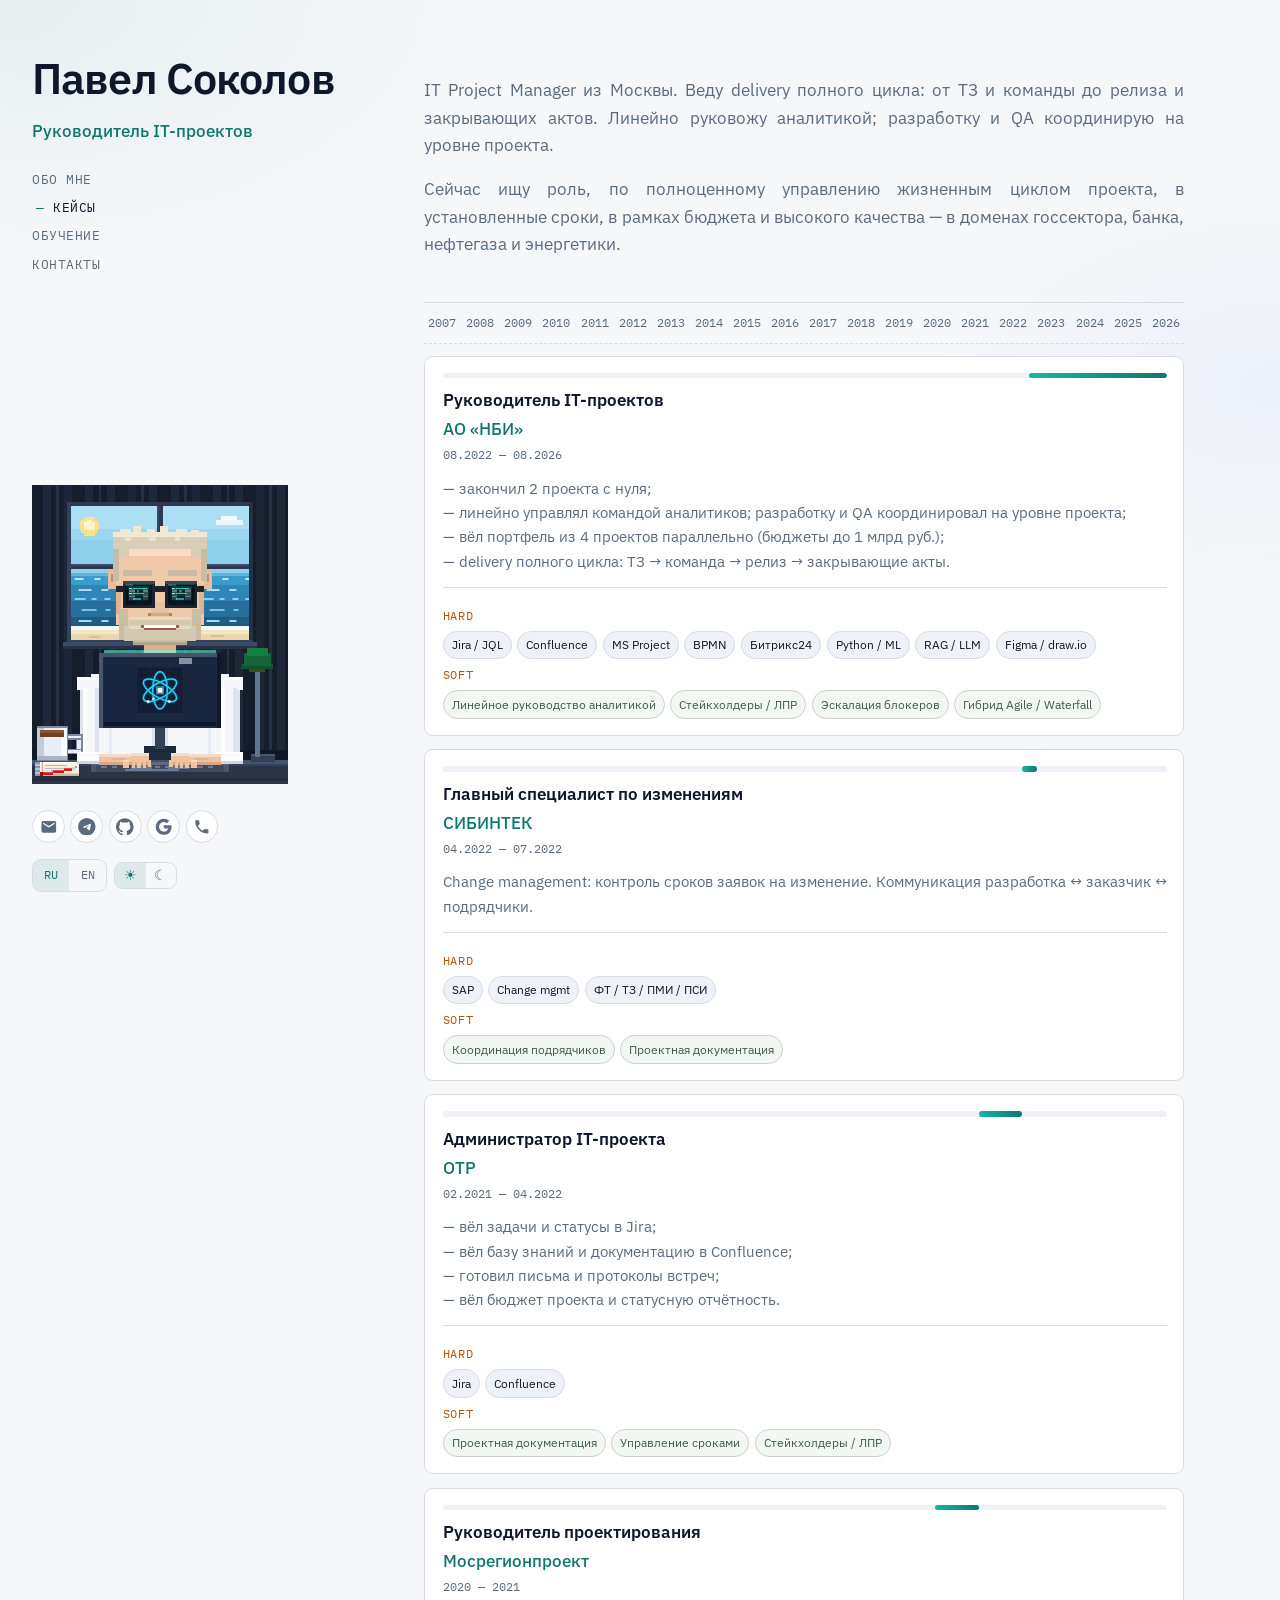
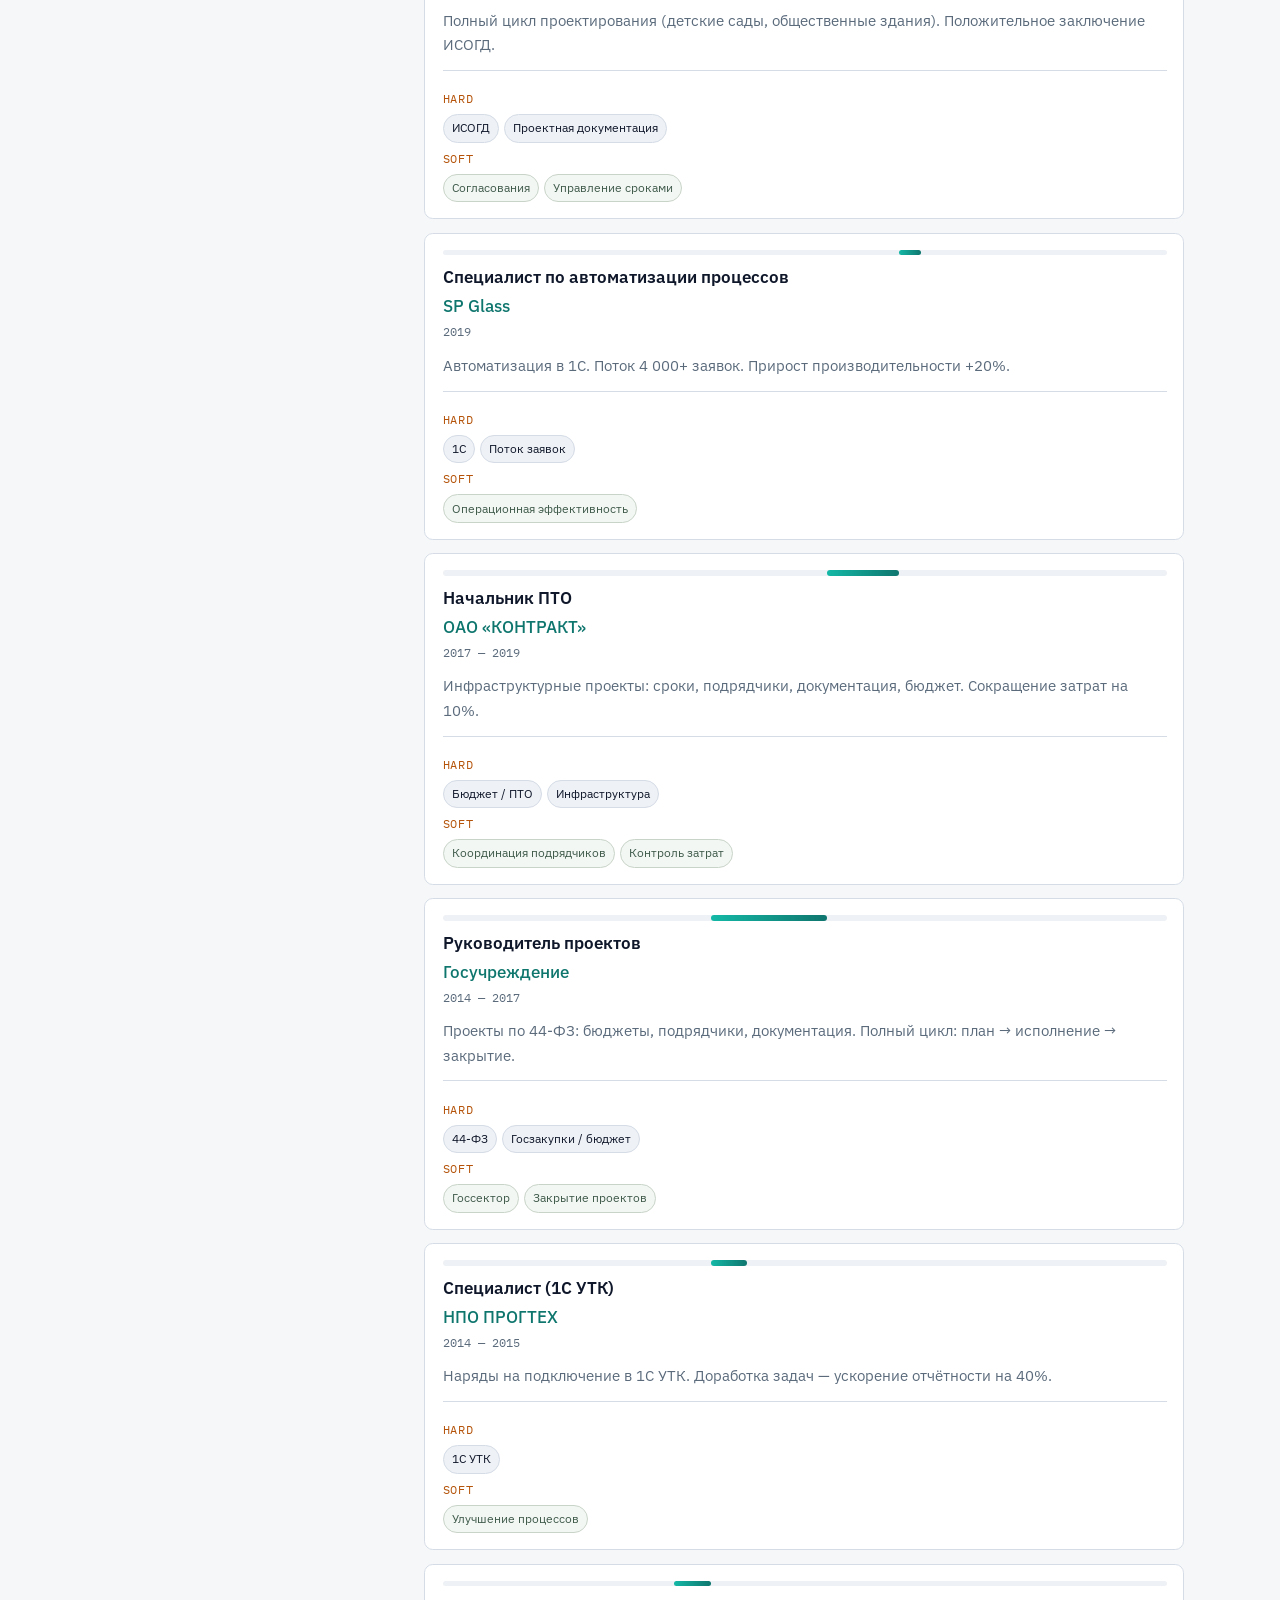
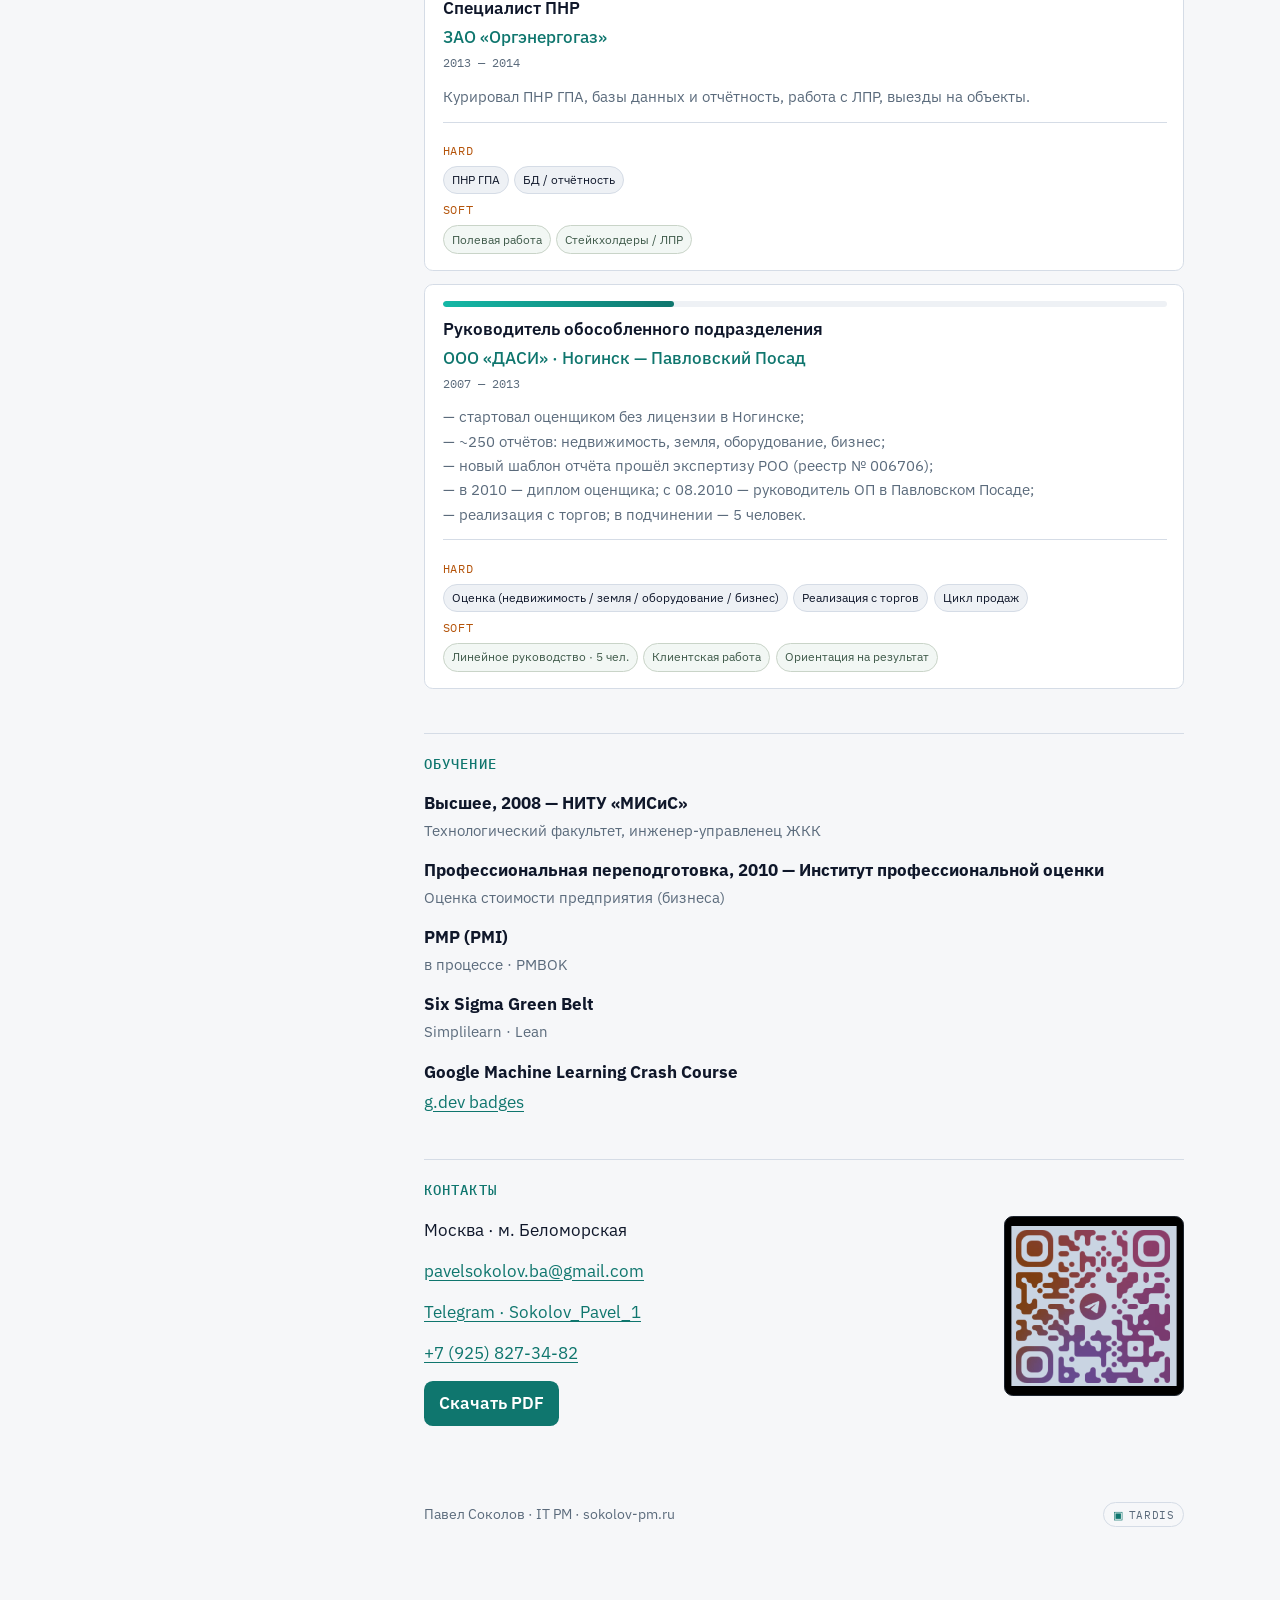
==== index.html @ 9dfe8ae5 "Force explicit IBM Plex Sans 600 on the name and rebust CSS cache. Co-authored-by: Cursor <cursorage" ====
<!DOCTYPE html>
<html lang="ru">
<head>
  <meta charset="UTF-8">
  <meta name="viewport" content="width=device-width, initial-scale=1">
  <meta name="description" content="Pavel Sokolov — IT Project Manager. Moscow. Delivery, Lean/BPMN, ML/RAG.">
  <title>Павел Соколов</title>
  <link rel="icon" href="favicon.svg" type="image/svg+xml">
  <link rel="preconnect" href="https://fonts.googleapis.com">
  <link rel="preconnect" href="https://fonts.gstatic.com" crossorigin>
  <link href="https://fonts.googleapis.com/css2?family=IBM+Plex+Mono:wght@400;500&family=IBM+Plex+Sans:wght@400;500;600&display=swap&v=b4d41a6" rel="stylesheet">
  <link rel="stylesheet" href="styles.css?v=b4d41a6">
  <link rel="stylesheet" href="avatar.css?v=b4d41a6">
</head>
<body>
  <a class="skip" href="#content" data-i18n="skip">К содержанию</a>

  <div class="layout">
    <aside class="aside" aria-label="Profile">
      <div class="aside__inner">
        <h1 class="aside__name">
          <a href="#intro" class="aside__name-link" data-home data-i18n="name">Павел Соколов</a>
        </h1>
        <p class="aside__role" data-i18n="role">Руководитель IT-проектов</p>
        <nav class="aside__nav" aria-label="Sections">
          <a href="#intro" data-nav="intro" data-i18n="nav_about">Обо мне</a>
          <a href="#cases" data-nav="cases" data-i18n="nav_cases">Кейсы</a>
          <a href="#education" data-nav="education" data-i18n="nav_education">Обучение</a>
          <a href="#contact" data-nav="contact" data-i18n="nav_contact">Контакты</a>
        </nav>

        <figure class="avatar is-note-gone" data-avatar aria-hidden="true">
        <div class="avatar__stage">
          <svg class="avatar__svg" viewBox="0 0 384 448" width="384" height="448" xmlns="http://www.w3.org/2000/svg" shape-rendering="crispEdges">
            <defs>
              <clipPath id="avatarLensL">
                <rect x="140" y="148" width="40" height="32"/>
              </clipPath>
              <clipPath id="avatarLensR">
                <rect x="204" y="148" width="40" height="32"/>
              </clipPath>

              <!-- sea surface inside the window: wave rows drift through this -->
              <clipPath id="avatarSea">
                <rect x="58" y="132" width="268" height="100"/>
              </clipPath>

              <!-- sky above the transom: the night salute is kept inside the glass -->
              <clipPath id="avatarSky">
                <rect x="58" y="32" width="268" height="86"/>
              </clipPath>

              <!-- the whole frame: confetti drops in from above the top edge -->
              <clipPath id="avatarScene">
                <rect width="384" height="448"/>
              </clipPath>

              <!-- inside of the wine bowl: wine level + bubbles are clipped to it -->
              <clipPath id="avatarWineBowl">
                <rect x="11" y="353" width="40" height="7"/>
                <rect x="14" y="360" width="34" height="8"/>
                <rect x="18" y="368" width="26" height="7"/>
                <rect x="23" y="375" width="16" height="6"/>
                <rect x="27" y="381" width="8" height="5"/>
              </clipPath>

              <!-- monitor glass: keeps the atom inside the screen -->
              <clipPath id="avatarScreen">
                <rect x="108" y="260" width="168" height="96"/>
              </clipPath>

              <!-- hover sparkles; the rects inherit fill from the <use> that clones them -->
              <g id="avatarSpark">
                <rect x="-1" y="-4" width="2" height="9"/>
                <rect x="-4" y="-1" width="9" height="2"/>
              </g>
              <g id="avatarSparkS">
                <rect x="-1" y="-3" width="2" height="7"/>
                <rect x="-3" y="-1" width="7" height="2"/>
              </g>

              <!-- one wave tile = 64 units; the row rect is 400 wide and slides
                   exactly one tile, so the loop is seamless -->
              <pattern id="avatarWaveA" width="64" height="3" patternUnits="userSpaceOnUse">
                <rect width="14" height="3" fill="#bfe7f8"/>
                <rect x="30" width="8" height="3" fill="#bfe7f8"/>
              </pattern>
              <pattern id="avatarWaveB" width="64" height="3" patternUnits="userSpaceOnUse">
                <rect x="6" width="20" height="3" fill="#a9dcf3"/>
                <rect x="40" width="10" height="3" fill="#a9dcf3"/>
              </pattern>
              <pattern id="avatarWaveC" width="64" height="3" patternUnits="userSpaceOnUse">
                <rect width="16" height="3" fill="#8fcdea"/>
                <rect x="26" width="6" height="3" fill="#8fcdea"/>
                <rect x="44" width="10" height="3" fill="#8fcdea"/>
              </pattern>
              <pattern id="avatarWaveD" width="64" height="3" patternUnits="userSpaceOnUse">
                <rect x="10" width="22" height="3" fill="#7ec0e2"/>
                <rect x="46" width="8" height="3" fill="#7ec0e2"/>
              </pattern>
              <pattern id="avatarWaveNA" width="64" height="3" patternUnits="userSpaceOnUse">
                <rect width="14" height="3" fill="#2e6c8f"/>
                <rect x="30" width="8" height="3" fill="#2e6c8f"/>
              </pattern>
              <pattern id="avatarWaveNB" width="64" height="3" patternUnits="userSpaceOnUse">
                <rect x="6" width="20" height="3" fill="#2a5f80"/>
                <rect x="40" width="10" height="3" fill="#2a5f80"/>
              </pattern>
              <pattern id="avatarWaveNC" width="64" height="3" patternUnits="userSpaceOnUse">
                <rect width="16" height="3" fill="#22506e"/>
                <rect x="26" width="6" height="3" fill="#22506e"/>
                <rect x="44" width="10" height="3" fill="#22506e"/>
              </pattern>
              <pattern id="avatarWaveND" width="64" height="3" patternUnits="userSpaceOnUse">
                <rect x="10" width="22" height="3" fill="#1c425c"/>
                <rect x="46" width="8" height="3" fill="#1c425c"/>
              </pattern>
            </defs>

            <!-- ===== striped wall ===== -->
            <rect width="384" height="412" fill="#151d2b"/>
            <rect x="16" width="12" height="412" fill="#1d2739"/>
            <rect x="48" width="12" height="412" fill="#1d2739"/>
            <rect x="80" width="12" height="412" fill="#1d2739"/>
            <rect x="112" width="12" height="412" fill="#1d2739"/>
            <rect x="144" width="12" height="412" fill="#1d2739"/>
            <rect x="176" width="12" height="412" fill="#1d2739"/>
            <rect x="208" width="12" height="412" fill="#1d2739"/>
            <rect x="240" width="12" height="412" fill="#1d2739"/>
            <rect x="272" width="12" height="412" fill="#1d2739"/>
            <rect x="304" width="12" height="412" fill="#1d2739"/>
            <rect x="336" width="12" height="412" fill="#1d2739"/>
            <rect x="368" width="12" height="412" fill="#1d2739"/>
            <rect x="36" width="4" height="412" fill="#232f45"/>
            <rect x="100" width="4" height="412" fill="#232f45"/>
            <rect x="164" width="4" height="412" fill="#232f45"/>
            <rect x="228" width="4" height="412" fill="#232f45"/>
            <rect x="292" width="4" height="412" fill="#232f45"/>
            <rect x="356" width="4" height="412" fill="#232f45"/>
            <rect y="398" width="384" height="14" fill="#111825"/>

            <!-- ===== window onto the sea, drawn behind the character ===== -->
            <g class="avatar__window">
              <!-- day pane -->
              <g class="avatar__window-day">
                <rect x="58" y="32" width="268" height="100" fill="#8ed0ec"/>
                <rect x="58" y="32" width="268" height="34" fill="#abdff4"/>
                <rect x="58" y="66" width="268" height="16" fill="#9bd7f0"/>
                <!-- sun -->
                <rect x="78" y="48" width="16" height="4" fill="#ffe08a"/>
                <rect x="74" y="52" width="24" height="4" fill="#ffe08a"/>
                <rect x="72" y="56" width="28" height="12" fill="#ffe08a"/>
                <rect x="74" y="68" width="24" height="4" fill="#ffe08a"/>
                <rect x="78" y="72" width="16" height="4" fill="#ffe08a"/>
                <rect x="78" y="56" width="16" height="12" fill="#fff5cc"/>
                <rect x="82" y="52" width="8" height="4" fill="#fff5cc"/>
                <!-- clouds -->
                <rect x="276" y="52" width="40" height="8" fill="#eaf6fd"/>
                <rect x="284" y="46" width="24" height="6" fill="#f6fbfe"/>
                <rect x="124" y="84" width="34" height="6" fill="#e3f2fb"/>
                <!-- sea -->
                <rect x="58" y="132" width="268" height="18" fill="#3a9ccb"/>
                <rect x="58" y="132" width="268" height="4" fill="#5fb6dd"/>
                <rect x="58" y="150" width="268" height="24" fill="#2f86b6"/>
                <rect x="58" y="174" width="268" height="24" fill="#276f9c"/>
                <rect x="58" y="198" width="268" height="16" fill="#1f5c84"/>
                <!-- beach -->
                <rect x="58" y="212" width="268" height="6" fill="#f2f8fb"/>
                <rect x="58" y="218" width="268" height="14" fill="#e8d5a8"/>
                <rect x="58" y="218" width="268" height="5" fill="#f2e6c4"/>
                <rect x="86" y="226" width="16" height="3" fill="#d7c091"/>
                <rect x="152" y="228" width="22" height="3" fill="#d7c091"/>
                <rect x="268" y="225" width="20" height="3" fill="#d7c091"/>
                <!-- sun glitter + white caps, drifting across the swell -->
                <g clip-path="url(#avatarSea)">
                  <g class="avatar__sea-waves">
                    <rect class="avatar__wave avatar__wave--r1" x="-6" y="140" width="400" height="3" fill="url(#avatarWaveA)"/>
                    <rect class="avatar__wave avatar__wave--l1" x="-6" y="156" width="400" height="3" fill="url(#avatarWaveB)"/>
                    <rect class="avatar__wave avatar__wave--r2" x="-6" y="170" width="400" height="3" fill="url(#avatarWaveC)"/>
                    <rect class="avatar__wave avatar__wave--l2" x="-6" y="186" width="400" height="3" fill="url(#avatarWaveD)"/>
                    <rect class="avatar__wave avatar__wave--r3" x="-6" y="202" width="400" height="3" fill="url(#avatarWaveB)"/>
                  </g>
                  <rect class="avatar__surf" x="58" y="213" width="268" height="5" fill="#eef7fb"/>
                </g>
              </g>

              <!-- night pane -->
              <g class="avatar__window-night">
                <rect x="58" y="32" width="268" height="100" fill="#0e1e3a"/>
                <rect x="58" y="32" width="268" height="34" fill="#0a1830"/>
                <rect x="58" y="100" width="268" height="32" fill="#14284a"/>
                <!-- moon, right pane -->
                <rect x="290" y="48" width="16" height="4" fill="#dfe8f4"/>
                <rect x="286" y="52" width="24" height="4" fill="#e8eff8"/>
                <rect x="284" y="56" width="28" height="12" fill="#eef4fb"/>
                <rect x="286" y="68" width="24" height="4" fill="#e8eff8"/>
                <rect x="290" y="72" width="16" height="4" fill="#dfe8f4"/>
                <rect x="296" y="58" width="6" height="6" fill="#c6d3e4"/>
                <rect x="290" y="66" width="4" height="4" fill="#c6d3e4"/>
                <!-- stars -->
                <rect class="avatar__star" x="66" y="92" width="3" height="3" fill="#f1f5f9"/>
                <rect class="avatar__star avatar__star--2" x="108" y="44" width="3" height="3" fill="#e2e8f0"/>
                <rect class="avatar__star avatar__star--3" x="124" y="70" width="4" height="4" fill="#f8fafc"/>
                <rect class="avatar__star avatar__star--2" x="166" y="40" width="3" height="3" fill="#e2e8f0"/>
                <rect class="avatar__star" x="204" y="60" width="3" height="3" fill="#f1f5f9"/>
                <rect class="avatar__star avatar__star--3" x="246" y="44" width="3" height="3" fill="#e2e8f0"/>
                <rect class="avatar__star" x="282" y="74" width="4" height="4" fill="#f8fafc"/>
                <rect class="avatar__star avatar__star--2" x="306" y="46" width="3" height="3" fill="#f1f5f9"/>
                <rect class="avatar__star avatar__star--3" x="316" y="96" width="3" height="3" fill="#e2e8f0"/>
                <rect class="avatar__star" x="94" y="112" width="3" height="3" fill="#cbd5e1"/>
                <rect class="avatar__star avatar__star--2" x="292" y="112" width="3" height="3" fill="#cbd5e1"/>
                <!-- sea -->
                <rect x="58" y="132" width="268" height="18" fill="#17415f"/>
                <rect x="58" y="132" width="268" height="4" fill="#27617f"/>
                <rect x="58" y="150" width="268" height="24" fill="#123650"/>
                <rect x="58" y="174" width="268" height="24" fill="#0e2c42"/>
                <rect x="58" y="198" width="268" height="16" fill="#0a2335"/>
                <!-- beach -->
                <rect x="58" y="212" width="268" height="6" fill="#4a6272"/>
                <rect x="58" y="218" width="268" height="14" fill="#4a4436"/>
                <rect x="58" y="218" width="268" height="5" fill="#5b5443"/>
                <!-- drifting crests + the moon path rippling under the moon -->
                <g clip-path="url(#avatarSea)">
                  <g class="avatar__sea-waves">
                    <rect class="avatar__wave avatar__wave--r1" x="-6" y="140" width="400" height="3" fill="url(#avatarWaveNA)"/>
                    <rect class="avatar__wave avatar__wave--l1" x="-6" y="156" width="400" height="3" fill="url(#avatarWaveNB)"/>
                    <rect class="avatar__wave avatar__wave--r2" x="-6" y="170" width="400" height="3" fill="url(#avatarWaveNC)"/>
                    <rect class="avatar__wave avatar__wave--l2" x="-6" y="186" width="400" height="3" fill="url(#avatarWaveND)"/>
                    <rect class="avatar__wave avatar__wave--r3" x="-6" y="202" width="400" height="3" fill="url(#avatarWaveNB)"/>
                  </g>
                  <g class="avatar__moonpath">
                    <rect class="avatar__moonrow" x="290" y="136" width="16" height="3" fill="#8fb7d4" opacity="0.75"/>
                    <rect class="avatar__moonrow avatar__moonrow--2" x="288" y="146" width="20" height="3" fill="#7ea8c8" opacity="0.7"/>
                    <rect class="avatar__moonrow avatar__moonrow--3" x="286" y="158" width="26" height="3" fill="#6d98b9" opacity="0.62"/>
                    <rect class="avatar__moonrow avatar__moonrow--4" x="284" y="172" width="32" height="3" fill="#5c87a8" opacity="0.55"/>
                    <rect class="avatar__moonrow avatar__moonrow--5" x="282" y="188" width="38" height="3" fill="#4d7594" opacity="0.48"/>
                    <rect class="avatar__moonrow avatar__moonrow--6" x="280" y="202" width="44" height="3" fill="#3f6480" opacity="0.4"/>
                  </g>
                  <rect class="avatar__surf avatar__surf--night" x="58" y="213" width="268" height="5" fill="#8fb0c4"/>
                </g>
              </g>

              <!-- «победа» at night: a salute goes up outside the glass -->
              <g class="avatar__fireworks" clip-path="url(#avatarSky)">
                <g class="avatar__fw avatar__fw--1">
                  <rect class="avatar__fw-trail" x="110" y="58" width="3" height="28" fill="#fde68a"/>
                  <g class="avatar__fw-burst">
                    <rect x="110" y="54" width="4" height="4" fill="#fffbeb"/>
                    <rect x="111" y="35" width="3" height="3" fill="#fde68a"/>
                    <rect x="125" y="41" width="3" height="3" fill="#fde68a"/>
                    <rect x="131" y="55" width="3" height="3" fill="#fbbf24"/>
                    <rect x="125" y="69" width="3" height="3" fill="#fde68a"/>
                    <rect x="111" y="75" width="3" height="3" fill="#fbbf24"/>
                    <rect x="97" y="69" width="3" height="3" fill="#fde68a"/>
                    <rect x="91" y="55" width="3" height="3" fill="#fbbf24"/>
                    <rect x="97" y="41" width="3" height="3" fill="#fde68a"/>
                    <rect x="111" y="44" width="2" height="2" fill="#fffbeb"/>
                    <rect x="122" y="55" width="2" height="2" fill="#fffbeb"/>
                    <rect x="111" y="66" width="2" height="2" fill="#fffbeb"/>
                    <rect x="100" y="55" width="2" height="2" fill="#fffbeb"/>
                  </g>
                </g>
                <g class="avatar__fw avatar__fw--2">
                  <rect class="avatar__fw-trail" x="212" y="54" width="3" height="28" fill="#93c5fd"/>
                  <g class="avatar__fw-burst">
                    <rect x="212" y="50" width="4" height="4" fill="#eff6ff"/>
                    <rect x="213" y="33" width="3" height="3" fill="#93c5fd"/>
                    <rect x="226" y="38" width="3" height="3" fill="#bfdbfe"/>
                    <rect x="231" y="51" width="3" height="3" fill="#93c5fd"/>
                    <rect x="226" y="64" width="3" height="3" fill="#bfdbfe"/>
                    <rect x="213" y="69" width="3" height="3" fill="#93c5fd"/>
                    <rect x="200" y="64" width="3" height="3" fill="#bfdbfe"/>
                    <rect x="195" y="51" width="3" height="3" fill="#93c5fd"/>
                    <rect x="200" y="38" width="3" height="3" fill="#bfdbfe"/>
                    <rect x="213" y="41" width="2" height="2" fill="#eff6ff"/>
                    <rect x="222" y="51" width="2" height="2" fill="#eff6ff"/>
                    <rect x="213" y="61" width="2" height="2" fill="#eff6ff"/>
                    <rect x="203" y="51" width="2" height="2" fill="#eff6ff"/>
                  </g>
                </g>
                <g class="avatar__fw avatar__fw--3">
                  <rect class="avatar__fw-trail" x="266" y="80" width="3" height="26" fill="#f9a8d4"/>
                  <g class="avatar__fw-burst">
                    <rect x="266" y="76" width="4" height="4" fill="#fdf2f8"/>
                    <rect x="267" y="61" width="3" height="3" fill="#f9a8d4"/>
                    <rect x="278" y="66" width="3" height="3" fill="#f472b6"/>
                    <rect x="283" y="77" width="3" height="3" fill="#f9a8d4"/>
                    <rect x="278" y="88" width="3" height="3" fill="#f472b6"/>
                    <rect x="267" y="93" width="3" height="3" fill="#f9a8d4"/>
                    <rect x="256" y="88" width="3" height="3" fill="#f472b6"/>
                    <rect x="251" y="77" width="3" height="3" fill="#f9a8d4"/>
                    <rect x="256" y="66" width="3" height="3" fill="#f472b6"/>
                    <rect x="267" y="68" width="2" height="2" fill="#fdf2f8"/>
                    <rect x="276" y="77" width="2" height="2" fill="#fdf2f8"/>
                    <rect x="267" y="86" width="2" height="2" fill="#fdf2f8"/>
                    <rect x="258" y="77" width="2" height="2" fill="#fdf2f8"/>
                  </g>
                </g>
              </g>

              <!-- frame: sill, jambs, mullion + transom -->
              <rect x="52" y="26" width="280" height="6" fill="#2c3950"/>
              <rect x="52" y="26" width="6" height="212" fill="#33425c"/>
              <rect x="326" y="26" width="6" height="212" fill="#232f44"/>
              <rect x="52" y="232" width="280" height="6" fill="#33425c"/>
              <rect x="46" y="236" width="292" height="8" fill="#3b4a66"/>
              <rect x="46" y="242" width="292" height="4" fill="#26324a"/>
              <rect x="188" y="32" width="8" height="200" fill="#2c3950"/>
              <rect x="188" y="32" width="3" height="200" fill="#3b4a66"/>
              <rect x="58" y="118" width="268" height="8" fill="#2c3950"/>
              <rect x="58" y="118" width="268" height="3" fill="#3b4a66"/>
            </g>

            <!-- ===== body: shoulders + head, lifts on sigh ===== -->
            <g class="avatar__body">
              <!-- neck -->
              <rect x="168" y="230" width="48" height="46" fill="#dcae90"/>
              <rect x="168" y="230" width="48" height="8" fill="#c08f70"/>

              <g class="avatar__head">
                <!-- ears -->
                <rect x="114" y="126" width="12" height="30" fill="#e6bd9c"/>
                <rect x="118" y="134" width="4" height="12" fill="#c98f6d"/>
                <rect x="258" y="126" width="12" height="30" fill="#e6bd9c"/>
                <rect x="262" y="134" width="4" height="12" fill="#c98f6d"/>

                <!-- face, tapering to the chin -->
                <rect x="126" y="84" width="132" height="126" fill="#f0c9a8"/>
                <rect x="130" y="210" width="124" height="10" fill="#f0c9a8"/>
                <rect x="138" y="220" width="108" height="10" fill="#efc5a3"/>
                <rect x="152" y="230" width="80" height="8" fill="#efc5a3"/>
                <rect x="134" y="96" width="116" height="10" fill="#f7dcc3"/>
                <rect x="126" y="150" width="8" height="44" fill="#e0b491"/>
                <rect x="250" y="150" width="8" height="44" fill="#e0b491"/>

                <!-- light blond / platinum hair, slightly spiky crest -->
                <rect x="132" y="66" width="16" height="4" fill="#f0e8d6"/>
                <rect x="152" y="62" width="12" height="8" fill="#f0e8d6"/>
                <rect x="172" y="66" width="12" height="4" fill="#f0e8d6"/>
                <rect x="192" y="62" width="12" height="8" fill="#f0e8d6"/>
                <rect x="216" y="66" width="16" height="4" fill="#f0e8d6"/>
                <rect x="238" y="68" width="12" height="4" fill="#f0e8d6"/>
                <rect x="122" y="70" width="140" height="26" fill="#d8cdb6"/>
                <rect x="122" y="70" width="140" height="8" fill="#f0e8d6"/>
                <rect x="140" y="78" width="8" height="6" fill="#eae0c9"/>
                <rect x="176" y="78" width="10" height="6" fill="#eae0c9"/>
                <rect x="214" y="78" width="8" height="6" fill="#eae0c9"/>
                <rect x="126" y="96" width="20" height="14" fill="#d8cdb6"/>
                <rect x="238" y="96" width="20" height="14" fill="#d8cdb6"/>
                <rect x="122" y="96" width="8" height="48" fill="#c6bba3"/>
                <rect x="254" y="96" width="8" height="48" fill="#c6bba3"/>

                <!-- brows -->
                <rect x="136" y="128" width="44" height="8" fill="#c6bba3"/>
                <rect x="204" y="128" width="44" height="8" fill="#c6bba3"/>

                <!-- nose, upper part tucked behind the frame -->
                <rect x="178" y="176" width="28" height="20" fill="#e8c0a0"/>
                <rect x="178" y="192" width="28" height="4" fill="#d8a683"/>
                <rect x="174" y="192" width="4" height="4" fill="#b9805f"/>
                <rect x="206" y="192" width="4" height="4" fill="#b9805f"/>

                <!-- neat light goatee along the jaw, mouth painted over it -->
                <rect x="130" y="186" width="14" height="46" fill="#c9bda3"/>
                <rect x="240" y="186" width="14" height="46" fill="#c9bda3"/>
                <rect x="138" y="212" width="108" height="22" fill="#d5c9b0"/>
                <rect x="146" y="212" width="92" height="4" fill="#e4dac4"/>
                <rect x="152" y="232" width="80" height="8" fill="#c9bda3"/>
                <rect x="152" y="236" width="80" height="4" fill="#b3a68c"/>

                <!-- mustache -->
                <rect x="146" y="198" width="92" height="12" fill="#d5c9b0"/>
                <rect x="146" y="198" width="92" height="4" fill="#e4dac4"/>

                <!-- friendly slight smile -->
                <rect x="164" y="210" width="4" height="4" fill="#a5644f"/>
                <rect x="168" y="210" width="48" height="4" fill="#f7f9fb"/>
                <rect x="216" y="210" width="4" height="4" fill="#a5644f"/>
                <rect x="168" y="214" width="48" height="4" fill="#9b5c48"/>

                <!-- bare eyes, revealed only once the glasses are off -->
                <g class="avatar__eyes-bare">
                  <rect x="144" y="152" width="32" height="22" fill="#e3b795"/>
                  <rect x="146" y="154" width="28" height="18" fill="#f7fbfd"/>
                  <rect class="avatar__pupil" x="154" y="154" width="12" height="18" fill="#13333d"/>
                  <rect class="avatar__pupil" x="157" y="158" width="4" height="4" fill="#7fe3cc"/>
                  <rect x="144" y="150" width="32" height="4" fill="#9b7a5e"/>
                  <rect x="208" y="152" width="32" height="22" fill="#e3b795"/>
                  <rect x="210" y="154" width="28" height="18" fill="#f7fbfd"/>
                  <rect class="avatar__pupil" x="218" y="154" width="12" height="18" fill="#13333d"/>
                  <rect class="avatar__pupil" x="221" y="158" width="4" height="4" fill="#7fe3cc"/>
                  <rect x="208" y="150" width="32" height="4" fill="#9b7a5e"/>
                </g>

                <!-- rectangular glasses -->
                <g class="avatar__glasses">
                <rect x="126" y="152" width="10" height="8" fill="#1b232f"/>
                <rect x="248" y="152" width="10" height="8" fill="#1b232f"/>
                <rect x="184" y="152" width="16" height="8" fill="#1b232f"/>
                <rect x="136" y="144" width="48" height="40" fill="#1b232f"/>
                <rect x="200" y="144" width="48" height="40" fill="#1b232f"/>
                <rect x="136" y="144" width="48" height="4" fill="#38455a"/>
                <rect x="200" y="144" width="48" height="4" fill="#38455a"/>

                <!-- LEFT lens: eye + dashboard reflection clipped to the lens -->
                <g class="avatar__lens avatar__lens--l" clip-path="url(#avatarLensL)">
                  <rect x="140" y="148" width="40" height="32" fill="#0a1f28"/>
                  <rect x="146" y="154" width="28" height="18" fill="#e6f2f1"/>
                  <rect class="avatar__pupil" x="154" y="154" width="12" height="18" fill="#13333d"/>
                  <rect class="avatar__pupil" x="157" y="158" width="4" height="4" fill="#64ffda"/>
                  <g class="avatar__lens-fx">
                    <g transform="translate(140 148) scale(2)">
                      <g class="avatar__fx-scene is-active" data-fx="0">
                        <rect width="20" height="16" fill="#04101a" fill-opacity="0.62"/>
                        <rect x="2" y="2" width="16" height="3" fill="#0b3d3a"/>
                        <rect x="3" y="3" width="2" height="1" fill="#64ffda"/>
                        <rect x="6" y="3" width="10" height="1" fill="#2dd4bf"/>
                        <rect x="2" y="6" width="16" height="3" fill="#0b3d3a"/>
                        <rect x="3" y="7" width="2" height="1" fill="#64ffda"/>
                        <rect x="6" y="7" width="8" height="1" fill="#2dd4bf"/>
                        <rect x="2" y="10" width="16" height="3" fill="#0a2430"/>
                        <rect x="6" y="11" width="6" height="1" fill="#14b8a6"/>
                        <rect class="avatar__fx-scan" width="20" height="1" fill="#64ffda" opacity="0.22"/>
                      </g>
                      <g class="avatar__fx-scene" data-fx="1">
                        <rect width="20" height="16" fill="#04101a" fill-opacity="0.62"/>
                        <rect x="6" width="1" height="16" fill="#1d3b45"/>
                        <rect x="11" width="1" height="16" fill="#1d3b45"/>
                        <rect x="16" width="1" height="16" fill="#1d3b45"/>
                        <rect class="avatar__fx-gantt" x="2" y="3" width="11" height="2" fill="#0f766e"/>
                        <rect x="4" y="7" width="9" height="2" fill="#14b8a6"/>
                        <rect class="avatar__fx-gantt" x="3" y="11" width="14" height="2" fill="#5eead4"/>
                      </g>
                      <g class="avatar__fx-scene" data-fx="2">
                        <rect width="20" height="16" fill="#04101a" fill-opacity="0.62"/>
                        <rect class="avatar__fx-bar" x="3" y="6" width="3" height="8" fill="#0f766e"/>
                        <rect class="avatar__fx-bar avatar__fx-bar--2" x="7" y="4" width="3" height="10" fill="#14b8a6"/>
                        <rect class="avatar__fx-bar avatar__fx-bar--3" x="11" y="8" width="3" height="6" fill="#2dd4bf"/>
                        <rect class="avatar__fx-bar avatar__fx-bar--4" x="15" y="5" width="3" height="9" fill="#5eead4"/>
                        <rect x="1" y="14" width="18" height="1" fill="#0f766e"/>
                      </g>
                      <g class="avatar__fx-scene" data-fx="3">
                        <rect width="20" height="16" fill="#04101a" fill-opacity="0.62"/>
                        <rect x="1" y="14" width="18" height="1" fill="#0f766e" opacity="0.6"/>
                        <path class="avatar__fx-curve" d="M2 13 L6 9 L9 11 L13 5 L18 3" fill="none" stroke="#64ffda" stroke-width="1"/>
                        <rect x="17" y="2" width="2" height="2" fill="#fbbf24"/>
                      </g>
                      <g class="avatar__fx-scene" data-fx="4">
                        <rect width="20" height="16" fill="#04101a" fill-opacity="0.62"/>
                        <rect x="2" y="2" width="5" height="12" fill="#0a2a33"/>
                        <rect x="8" y="2" width="5" height="12" fill="#0a2a33"/>
                        <rect x="14" y="2" width="5" height="12" fill="#0a2a33"/>
                        <rect x="3" y="3" width="3" height="2" fill="#2dd4bf"/>
                        <rect x="3" y="6" width="3" height="2" fill="#14b8a6"/>
                        <rect class="avatar__fx-card" x="9" y="3" width="3" height="2" fill="#5eead4"/>
                        <rect x="15" y="3" width="3" height="2" fill="#0f766e"/>
                      </g>
                    </g>
                  </g>
                  <rect x="140" y="148" width="12" height="4" fill="#ffffff" opacity="0.2"/>
                </g>

                <!-- RIGHT lens -->
                <g class="avatar__lens avatar__lens--r" clip-path="url(#avatarLensR)">
                  <rect x="204" y="148" width="40" height="32" fill="#0a1f28"/>
                  <rect x="210" y="154" width="28" height="18" fill="#e6f2f1"/>
                  <rect class="avatar__pupil" x="218" y="154" width="12" height="18" fill="#13333d"/>
                  <rect class="avatar__pupil" x="221" y="158" width="4" height="4" fill="#64ffda"/>
                  <g class="avatar__lens-fx">
                    <g transform="translate(204 148) scale(2)">
                      <g class="avatar__fx-scene is-active" data-fx="0">
                        <rect width="20" height="16" fill="#04101a" fill-opacity="0.62"/>
                        <rect x="2" y="2" width="16" height="3" fill="#0b3d3a"/>
                        <rect x="3" y="3" width="2" height="1" fill="#64ffda"/>
                        <rect x="6" y="3" width="10" height="1" fill="#2dd4bf"/>
                        <rect x="2" y="6" width="16" height="3" fill="#0b3d3a"/>
                        <rect x="3" y="7" width="2" height="1" fill="#64ffda"/>
                        <rect x="6" y="7" width="8" height="1" fill="#2dd4bf"/>
                        <rect x="2" y="10" width="16" height="3" fill="#0a2430"/>
                        <rect x="6" y="11" width="6" height="1" fill="#14b8a6"/>
                        <rect class="avatar__fx-scan" width="20" height="1" fill="#64ffda" opacity="0.22"/>
                      </g>
                      <g class="avatar__fx-scene" data-fx="1">
                        <rect width="20" height="16" fill="#04101a" fill-opacity="0.62"/>
                        <rect x="6" width="1" height="16" fill="#1d3b45"/>
                        <rect x="11" width="1" height="16" fill="#1d3b45"/>
                        <rect x="16" width="1" height="16" fill="#1d3b45"/>
                        <rect class="avatar__fx-gantt" x="2" y="3" width="11" height="2" fill="#0f766e"/>
                        <rect x="4" y="7" width="9" height="2" fill="#14b8a6"/>
                        <rect class="avatar__fx-gantt" x="3" y="11" width="14" height="2" fill="#5eead4"/>
                      </g>
                      <g class="avatar__fx-scene" data-fx="2">
                        <rect width="20" height="16" fill="#04101a" fill-opacity="0.62"/>
                        <rect class="avatar__fx-bar" x="3" y="6" width="3" height="8" fill="#0f766e"/>
                        <rect class="avatar__fx-bar avatar__fx-bar--2" x="7" y="4" width="3" height="10" fill="#14b8a6"/>
                        <rect class="avatar__fx-bar avatar__fx-bar--3" x="11" y="8" width="3" height="6" fill="#2dd4bf"/>
                        <rect class="avatar__fx-bar avatar__fx-bar--4" x="15" y="5" width="3" height="9" fill="#5eead4"/>
                        <rect x="1" y="14" width="18" height="1" fill="#0f766e"/>
                      </g>
                      <g class="avatar__fx-scene" data-fx="3">
                        <rect width="20" height="16" fill="#04101a" fill-opacity="0.62"/>
                        <rect x="1" y="14" width="18" height="1" fill="#0f766e" opacity="0.6"/>
                        <path class="avatar__fx-curve" d="M2 13 L6 9 L9 11 L13 5 L18 3" fill="none" stroke="#64ffda" stroke-width="1"/>
                        <rect x="17" y="2" width="2" height="2" fill="#fbbf24"/>
                      </g>
                      <g class="avatar__fx-scene" data-fx="4">
                        <rect width="20" height="16" fill="#04101a" fill-opacity="0.62"/>
                        <rect x="2" y="2" width="5" height="12" fill="#0a2a33"/>
                        <rect x="8" y="2" width="5" height="12" fill="#0a2a33"/>
                        <rect x="14" y="2" width="5" height="12" fill="#0a2a33"/>
                        <rect x="3" y="3" width="3" height="2" fill="#2dd4bf"/>
                        <rect x="3" y="6" width="3" height="2" fill="#14b8a6"/>
                        <rect class="avatar__fx-card" x="9" y="3" width="3" height="2" fill="#5eead4"/>
                        <rect x="15" y="3" width="3" height="2" fill="#0f766e"/>
                      </g>
                    </g>
                  </g>
                  <rect x="204" y="148" width="12" height="4" fill="#ffffff" opacity="0.2"/>
                </g>
                </g>

                <!-- blink / yawn lids drawn over lenses and bare eyes -->
                <g class="avatar__lids">
                  <rect x="140" y="148" width="40" height="32" fill="#f0c9a8"/>
                  <rect x="140" y="148" width="40" height="6" fill="#e0b491"/>
                  <rect x="204" y="148" width="40" height="32" fill="#f0c9a8"/>
                  <rect x="204" y="148" width="40" height="6" fill="#e0b491"/>
                </g>

                <!-- click target: send the glasses to the window sill -->
                <g class="avatar__hit-group avatar__hit-group--face" data-lab-hit="glasses">
                  <rect class="avatar__hit" x="124" y="140" width="136" height="48"/>
                  <use class="avatar__spark" href="#avatarSparkS" x="140" y="146" style="animation-delay: 0.05s"/>
                  <use class="avatar__spark" href="#avatarSpark" x="160" y="156" style="animation-delay: 0.2s"/>
                  <use class="avatar__spark" href="#avatarSparkS" x="176" y="174" style="animation-delay: 0.35s"/>
                  <use class="avatar__spark" href="#avatarSpark" x="192" y="152"/>
                  <use class="avatar__spark" href="#avatarSparkS" x="208" y="146" style="animation-delay: 0.45s"/>
                  <use class="avatar__spark" href="#avatarSpark" x="224" y="156" style="animation-delay: 0.6s"/>
                  <use class="avatar__spark" href="#avatarSparkS" x="240" y="174" style="animation-delay: 0.75s"/>
                  <use class="avatar__spark" href="#avatarSparkS" x="128" y="162" style="animation-delay: 0.9s"/>
                  <use class="avatar__spark" href="#avatarSparkS" x="256" y="162" style="animation-delay: 1.05s"/>
                </g>
              </g>

              <!-- white dress shirt -->
              <rect x="120" y="272" width="144" height="8" fill="#f4f6fa"/>
              <rect x="104" y="278" width="176" height="8" fill="#f4f6fa"/>
              <rect x="88" y="284" width="208" height="10" fill="#f4f6fa"/>
              <rect x="72" y="292" width="240" height="120" fill="#f4f6fa"/>
              <rect x="72" y="292" width="12" height="120" fill="#dde3ec"/>
              <rect x="300" y="292" width="12" height="120" fill="#dde3ec"/>
              <rect x="116" y="292" width="4" height="120" fill="#e7ecf4"/>
              <rect x="264" y="292" width="4" height="120" fill="#e7ecf4"/>
              <rect x="88" y="290" width="208" height="4" fill="#ffffff"/>

              <!-- placket + buttons -->
              <rect x="180" y="280" width="24" height="132" fill="#ffffff"/>
              <rect x="180" y="280" width="4" height="132" fill="#dde3ec"/>
              <rect x="200" y="280" width="4" height="132" fill="#dde3ec"/>
              <rect x="188" y="316" width="8" height="8" fill="#c8d1de"/>
              <rect x="188" y="352" width="8" height="8" fill="#c8d1de"/>
              <rect x="188" y="388" width="8" height="8" fill="#c8d1de"/>

              <!-- collar -->
              <rect x="152" y="260" width="80" height="12" fill="#e9eef5"/>
              <rect x="152" y="260" width="80" height="4" fill="#ffffff"/>
              <rect x="150" y="264" width="30" height="14" fill="#ffffff"/>
              <rect x="156" y="278" width="24" height="10" fill="#ffffff"/>
              <rect x="164" y="288" width="16" height="8" fill="#f0f3f8"/>
              <rect x="204" y="264" width="30" height="14" fill="#ffffff"/>
              <rect x="204" y="278" width="24" height="10" fill="#ffffff"/>
              <rect x="204" y="288" width="16" height="8" fill="#f0f3f8"/>
              <rect x="150" y="276" width="30" height="2" fill="#d5dce7"/>
              <rect x="204" y="276" width="30" height="2" fill="#d5dce7"/>
            </g>

            <!-- ===== desk ===== -->
            <rect y="412" width="384" height="36" fill="#2b3446"/>
            <rect y="412" width="384" height="6" fill="#46536c"/>
            <rect y="418" width="384" height="4" fill="#37425a"/>
            <rect y="440" width="384" height="4" fill="#252d3d"/>

            <!-- ===== Luxo Jr–style desk lamp, RIGHT; lit in dark theme.
                     Beam polygon first, then one thin continuous stem on top ===== -->
            <g class="avatar__lamp" data-lamp="L2">
              <polygon class="avatar__lamp-rays" points="326,280 350,280 382,416 294,416" fill="#fde68a"/>
              <rect x="328" y="404" width="36" height="12" fill="#334155"/>
              <rect x="328" y="404" width="36" height="3" fill="#475569"/>
              <!-- ножка: one thickness, one colour, base → shade -->
              <rect x="334" y="272" width="8" height="136" fill="#64748b"/>
              <!-- shade: the green pixels are the theme switch -->
              <g class="avatar__hit-group" data-lab-hit="lamp">
                <rect x="314" y="268" width="48" height="8" fill="#14532d"/>
                <rect x="318" y="252" width="40" height="20" fill="#166534"/>
                <rect x="322" y="244" width="32" height="12" fill="#15803d"/>
                <rect class="avatar__lamp-led-off" x="326" y="276" width="24" height="4" fill="#365314"/>
                <rect class="avatar__lamp-led-on" x="326" y="276" width="24" height="4" fill="#fef08a"/>
                <rect class="avatar__hit" x="312" y="242" width="52" height="40"/>
                <use class="avatar__spark" href="#avatarSpark" x="338" y="236"/>
                <use class="avatar__spark" href="#avatarSparkS" x="310" y="250" style="animation-delay: 0.2s"/>
                <use class="avatar__spark" href="#avatarSparkS" x="366" y="252" style="animation-delay: 0.45s"/>
                <use class="avatar__spark" href="#avatarSpark" x="312" y="284" style="animation-delay: 0.65s"/>
                <use class="avatar__spark" href="#avatarSparkS" x="364" y="282" style="animation-delay: 0.9s"/>
              </g>
            </g>

            <!-- ===== monitor (back to viewer) + stand ===== -->
            <g class="avatar__monitor">
              <rect x="168" y="392" width="48" height="20" fill="#1e293b"/>
              <rect x="184" y="360" width="16" height="36" fill="#334155"/>
              <rect x="180" y="356" width="24" height="8" fill="#475569"/>
              <rect class="avatar__glow" x="108" y="248" width="168" height="4" fill="#64ffda"/>
              <rect x="100" y="252" width="184" height="112" fill="#1e293b"/>
              <rect x="108" y="260" width="168" height="96" fill="#1a2740"/>
              <rect x="100" y="252" width="184" height="6" fill="#475569"/>
              <rect x="100" y="252" width="6" height="112" fill="#475569"/>
              <rect x="278" y="252" width="6" height="112" fill="#0f172a"/>
              <rect x="108" y="356" width="168" height="6" fill="#0f172a"/>
              <rect x="176" y="268" width="32" height="12" fill="#1e293b"/>
              <rect x="220" y="260" width="20" height="8" fill="#e2e8f0" opacity="0.55"/>
            </g>

            <!-- ===== keyboard on the desk ===== -->
            <g class="avatar__keyboard">
              <rect x="88" y="416" width="208" height="18" fill="#4a566c"/>
              <rect x="88" y="416" width="208" height="4" fill="#5d6a84"/>
              <rect x="96" y="420" width="192" height="10" fill="#3f4a5e"/>
              <rect x="104" y="421" width="8" height="4" fill="#6b7a96"/>
              <rect x="120" y="421" width="8" height="4" fill="#6b7a96"/>
              <rect x="136" y="421" width="8" height="4" fill="#6b7a96"/>
              <rect x="152" y="421" width="8" height="4" fill="#6b7a96"/>
              <rect x="168" y="421" width="8" height="4" fill="#6b7a96"/>
              <rect x="184" y="421" width="8" height="4" fill="#6b7a96"/>
              <rect x="200" y="421" width="8" height="4" fill="#6b7a96"/>
              <rect x="216" y="421" width="8" height="4" fill="#6b7a96"/>
              <rect x="232" y="421" width="8" height="4" fill="#6b7a96"/>
              <rect x="248" y="421" width="8" height="4" fill="#6b7a96"/>
              <rect x="264" y="421" width="8" height="4" fill="#6b7a96"/>
              <rect x="140" y="426" width="80" height="3" fill="#6b7a96"/>
              <!-- one key per finger, dips and lights up on the press -->
              <g class="avatar__keys">
                <rect class="avatar__key" data-key="0" x="148" y="420" width="8" height="6" fill="#6b7a96"/>
                <rect class="avatar__key" data-key="1" x="156" y="420" width="8" height="6" fill="#6b7a96"/>
                <rect class="avatar__key" data-key="2" x="164" y="420" width="8" height="6" fill="#6b7a96"/>
                <rect class="avatar__key" data-key="3" x="172" y="420" width="8" height="6" fill="#6b7a96"/>
                <rect class="avatar__key" data-key="4" x="204" y="420" width="8" height="6" fill="#6b7a96"/>
                <rect class="avatar__key" data-key="5" x="212" y="420" width="8" height="6" fill="#6b7a96"/>
                <rect class="avatar__key" data-key="6" x="220" y="420" width="8" height="6" fill="#6b7a96"/>
                <rect class="avatar__key" data-key="7" x="228" y="420" width="8" height="6" fill="#6b7a96"/>
              </g>
              <rect x="88" y="430" width="208" height="4" fill="#2a323f"/>
            </g>

            <!-- ===== coffee, LEFT of the keyboard; handle faces the hand ===== -->
            <g class="avatar__coffee">
              <g class="avatar__steam-group">
                <g class="avatar__steam avatar__steam--1">
                  <rect x="40" y="344" width="12" height="14" fill="#9fabbe"/>
                  <rect x="34" y="330" width="12" height="14" fill="#9fabbe"/>
                  <rect x="40" y="318" width="12" height="12" fill="#8b96a8"/>
                </g>
                <g class="avatar__steam avatar__steam--2">
                  <rect x="26" y="346" width="12" height="12" fill="#9fabbe"/>
                  <rect x="20" y="332" width="12" height="14" fill="#9fabbe"/>
                  <rect x="26" y="320" width="12" height="12" fill="#8b96a8"/>
                </g>
                <g class="avatar__steam avatar__steam--3">
                  <rect x="14" y="342" width="12" height="16" fill="#9fabbe"/>
                  <rect x="22" y="328" width="12" height="14" fill="#9fabbe"/>
                  <rect x="14" y="316" width="12" height="12" fill="#8b96a8"/>
                </g>
                <g class="avatar__steam avatar__steam--4">
                  <rect x="34" y="348" width="12" height="10" fill="#9fabbe"/>
                  <rect x="42" y="334" width="12" height="14" fill="#9fabbe"/>
                  <rect x="32" y="322" width="12" height="12" fill="#8b96a8"/>
                </g>
              </g>

              <!-- fizz off the wine: same travel and top as the coffee steam -->
              <g class="avatar__fizz-group">
                <rect class="avatar__fizz avatar__fizz--1" x="20" y="346" width="3" height="3"/>
                <rect class="avatar__fizz avatar__fizz--2 avatar__fizz--hi" x="30" y="348" width="2" height="2"/>
                <rect class="avatar__fizz avatar__fizz--3" x="38" y="345" width="3" height="3"/>
                <rect class="avatar__fizz avatar__fizz--4 avatar__fizz--hi" x="25" y="350" width="2" height="2"/>
                <rect class="avatar__fizz avatar__fizz--5" x="34" y="344" width="2" height="2"/>
                <rect class="avatar__fizz avatar__fizz--6 avatar__fizz--hi" x="16" y="349" width="2" height="2"/>
              </g>
              <g class="avatar__mug">
                <g class="avatar__cup avatar__cup--coffee">
                  <!-- handle on the inner (right) side, where the hand arrives -->
                  <rect x="50" y="374" width="26" height="8" fill="#7e8899"/>
                  <rect x="50" y="396" width="26" height="8" fill="#7e8899"/>
                  <rect x="66" y="380" width="10" height="18" fill="#7e8899"/>
                  <rect x="50" y="376" width="24" height="4" fill="#e8eef6"/>
                  <rect x="50" y="398" width="24" height="4" fill="#e8eef6"/>
                  <rect x="68" y="382" width="6" height="14" fill="#e8eef6"/>
                  <!-- body -->
                  <rect x="8" y="362" width="46" height="52" fill="#7e8899"/>
                  <rect x="8" y="364" width="44" height="48" fill="#e8eef6"/>
                  <rect x="44" y="364" width="8" height="48" fill="#f7fafd"/>
                  <rect x="8" y="364" width="10" height="48" fill="#c3ccd9"/>
                  <rect x="12" y="368" width="36" height="10" fill="#6f4128"/>
                  <rect x="12" y="368" width="36" height="4" fill="#8a5734"/>
                  <rect x="8" y="406" width="44" height="6" fill="#aab4c4"/>
                </g>

                <!-- same footprint as the mug, so the sip choreography still lands -->
                <g class="avatar__cup avatar__cup--wine">
                  <!-- bowl walls, tapering down to the stem -->
                  <rect x="8" y="350" width="46" height="10" fill="#cfe0ef" opacity="0.5"/>
                  <rect x="11" y="360" width="40" height="8" fill="#cfe0ef" opacity="0.5"/>
                  <rect x="15" y="368" width="32" height="7" fill="#cfe0ef" opacity="0.5"/>
                  <rect x="20" y="375" width="22" height="6" fill="#cfe0ef" opacity="0.5"/>
                  <rect x="25" y="381" width="12" height="5" fill="#cfe0ef" opacity="0.5"/>
                  <!-- wine + bubbles, clipped to the inside of the bowl -->
                  <g clip-path="url(#avatarWineBowl)">
                    <rect class="avatar__wine-body" x="8" y="366" width="48" height="24"/>
                    <rect class="avatar__wine-top" x="8" y="366" width="48" height="3"/>
                    <rect class="avatar__wine-deep" x="8" y="376" width="48" height="12"/>
                    <rect class="avatar__bubble avatar__bubble--1" x="28" y="382" width="3" height="3"/>
                    <rect class="avatar__bubble avatar__bubble--2 avatar__bubble--hi" x="32" y="383" width="2" height="2"/>
                    <rect class="avatar__bubble avatar__bubble--3" x="29" y="384" width="2" height="2"/>
                    <rect class="avatar__bubble avatar__bubble--4 avatar__bubble--hi" x="31" y="381" width="3" height="3"/>
                    <rect class="avatar__bubble avatar__bubble--5" x="27" y="384" width="2" height="2"/>
                    <rect class="avatar__bubble avatar__bubble--6 avatar__bubble--hi" x="33" y="384" width="2" height="2"/>
                  </g>
                  <!-- rim + left-hand glass highlight -->
                  <rect x="8" y="350" width="46" height="3" fill="#f1f6fb" opacity="0.8"/>
                  <rect x="8" y="350" width="3" height="10" fill="#f8fafc" opacity="0.6"/>
                  <rect x="11" y="360" width="3" height="8" fill="#f8fafc" opacity="0.5"/>
                  <rect x="51" y="350" width="3" height="10" fill="#8fa3b8" opacity="0.5"/>
                  <rect x="48" y="360" width="3" height="8" fill="#8fa3b8" opacity="0.45"/>
                  <!-- stem + foot -->
                  <rect x="27" y="386" width="8" height="20" fill="#cfe0ef" opacity="0.55"/>
                  <rect x="27" y="386" width="3" height="20" fill="#f8fafc" opacity="0.5"/>
                  <rect x="13" y="406" width="36" height="6" fill="#cfe0ef" opacity="0.65"/>
                  <rect x="13" y="406" width="36" height="2" fill="#f8fafc" opacity="0.75"/>
                  <rect x="13" y="412" width="36" height="3" fill="#8fa3b8" opacity="0.5"/>
                </g>

                <!-- click target: coffee ↔ wine -->
                <g class="avatar__hit-group" data-lab-hit="drink">
                  <rect class="avatar__hit" x="4" y="346" width="76" height="64"/>
                  <use class="avatar__spark" href="#avatarSpark" x="40" y="342"/>
                  <use class="avatar__spark" href="#avatarSparkS" x="6" y="352" style="animation-delay: 0.22s"/>
                  <use class="avatar__spark" href="#avatarSparkS" x="78" y="356" style="animation-delay: 0.48s"/>
                  <use class="avatar__spark" href="#avatarSpark" x="4" y="404" style="animation-delay: 0.7s"/>
                  <use class="avatar__spark" href="#avatarSparkS" x="80" y="400" style="animation-delay: 0.92s"/>
                </g>
              </g>
            </g>

            <!-- ===== notepad + red ballpoint, front-left of the keyboard ===== -->
            <g class="avatar__notepad">
              <rect x="6" y="434" width="66" height="4" fill="#1a2130" opacity="0.5"/>
              <rect x="4" y="416" width="66" height="20" fill="#c9b894"/>
              <rect x="4" y="416" width="66" height="16" fill="#f5efdd"/>
              <rect x="4" y="416" width="66" height="3" fill="#fdf9ee"/>
              <rect x="4" y="432" width="66" height="2" fill="#e2d7ba"/>
              <!-- spiral binding down the left edge -->
              <rect x="4" y="416" width="8" height="20" fill="#8a97ae"/>
              <rect x="4" y="418" width="8" height="3" fill="#b8c3d4"/>
              <rect x="4" y="424" width="8" height="3" fill="#b8c3d4"/>
              <rect x="4" y="430" width="8" height="3" fill="#b8c3d4"/>
              <!-- margin + ruled lines -->
              <rect x="15" y="416" width="2" height="16" fill="#dda0a0"/>
              <rect x="20" y="420" width="32" height="2" fill="#a8bcd8"/>
              <rect x="20" y="424" width="42" height="2" fill="#a8bcd8"/>
              <rect x="20" y="428" width="24" height="2" fill="#a8bcd8"/>
              <!-- red ballpoint lying across the page -->
              <rect x="12" y="431" width="4" height="5" fill="#7f1d1d"/>
              <rect x="16" y="430" width="16" height="5" fill="#c81e1e"/>
              <rect x="16" y="430" width="16" height="2" fill="#ef4444"/>
              <rect x="32" y="427" width="16" height="5" fill="#c81e1e"/>
              <rect x="32" y="427" width="16" height="2" fill="#ef4444"/>
              <rect x="48" y="424" width="12" height="5" fill="#c81e1e"/>
              <rect x="48" y="424" width="12" height="2" fill="#ef4444"/>
              <rect x="20" y="428" width="9" height="2" fill="#e5e7eb"/>
              <rect x="60" y="423" width="5" height="4" fill="#cbd5e1"/>
              <rect x="65" y="422" width="3" height="3" fill="#94a3b8"/>

              <!-- click target: jump to the Telegram QR and celebrate -->
              <g class="avatar__hit-group" data-lab-hit="notepad">
                <rect class="avatar__hit" x="2" y="411" width="70" height="29"/>
                <use class="avatar__spark" href="#avatarSpark" x="36" y="408"/>
                <use class="avatar__spark" href="#avatarSparkS" x="2" y="416" style="animation-delay: 0.24s"/>
                <use class="avatar__spark" href="#avatarSparkS" x="74" y="418" style="animation-delay: 0.5s"/>
                <use class="avatar__spark" href="#avatarSparkS" x="8" y="442" style="animation-delay: 0.74s"/>
                <use class="avatar__spark" href="#avatarSparkS" x="66" y="443" style="animation-delay: 0.95s"/>
              </g>
            </g>

            <g class="avatar__cheer-fx">
              <rect x="36" y="212" width="10" height="10" fill="#fde047"/>
              <rect x="66" y="184" width="6" height="6" fill="#64ffda"/>
              <rect x="338" y="212" width="10" height="10" fill="#fde047"/>
              <rect x="312" y="184" width="6" height="6" fill="#64ffda"/>
            </g>

            <!-- LEFT arm: sleeve → elbow on the desk → forearm → fingers on the keys -->
            <g class="avatar__arm avatar__arm--l">
              <rect x="68" y="288" width="36" height="20" fill="#f4f6fa"/>
              <rect x="68" y="288" width="36" height="4" fill="#ffffff"/>
              <rect x="76" y="304" width="24" height="100" fill="#f4f6fa"/>
              <rect x="76" y="304" width="6" height="100" fill="#ffffff"/>
              <rect x="94" y="304" width="6" height="100" fill="#dde3ec"/>
              <g class="avatar__elbow">
                <rect x="68" y="400" width="40" height="18" fill="#f8fafc"/>
                <rect x="68" y="400" width="40" height="4" fill="#ffffff"/>
                <rect x="68" y="414" width="40" height="4" fill="#cfd6e2"/>
                <rect x="100" y="404" width="56" height="16" fill="#eec3a1"/>
                <rect x="100" y="404" width="56" height="4" fill="#f7dcc3"/>
                <rect x="100" y="416" width="56" height="4" fill="#d8a683"/>
                <rect x="120" y="410" width="24" height="2" fill="#e0b491"/>
                <g class="avatar__hand avatar__hand--l">
                  <!-- palm -->
                  <rect x="148" y="402" width="28" height="18" fill="#eec3a1"/>
                  <rect x="148" y="402" width="28" height="4" fill="#f7dcc3"/>
                  <rect x="148" y="416" width="28" height="4" fill="#d8a683"/>
                  <!-- thumb -->
                  <rect x="140" y="408" width="10" height="8" fill="#eec3a1"/>
                  <rect x="136" y="412" width="10" height="12" fill="#eec3a1"/>
                  <rect x="136" y="412" width="10" height="3" fill="#f7dcc3"/>
                  <!-- fingers: tips land on the key row, clear of the keyboard edge -->
                  <g class="avatar__fingers avatar__fingers--l">
                    <rect class="avatar__finger" data-finger="0" x="150" y="415" width="5" height="14" fill="#eec3a1"/>
                    <rect class="avatar__finger" data-finger="1" x="158" y="413" width="5" height="16" fill="#eec3a1"/>
                    <rect class="avatar__finger" data-finger="2" x="166" y="415" width="5" height="14" fill="#eec3a1"/>
                    <rect class="avatar__finger" data-finger="3" x="174" y="417" width="5" height="11" fill="#eec3a1"/>
                  </g>
                  <!-- two-finger grip that closes on the mug handle -->
                  <g class="avatar__grip2">
                    <rect x="146" y="394" width="8" height="22" fill="#eec3a1"/>
                    <rect x="146" y="394" width="8" height="3" fill="#f7dcc3"/>
                    <rect x="136" y="400" width="8" height="20" fill="#eec3a1"/>
                    <rect x="136" y="400" width="8" height="3" fill="#f7dcc3"/>
                  </g>
                </g>
              </g>
            </g>

            <!-- RIGHT arm: same chain, this is the one that drinks -->
            <g class="avatar__arm avatar__arm--r">
              <rect x="280" y="288" width="36" height="20" fill="#f4f6fa"/>
              <rect x="280" y="288" width="36" height="4" fill="#ffffff"/>
              <rect x="284" y="304" width="24" height="100" fill="#f4f6fa"/>
              <rect x="284" y="304" width="6" height="100" fill="#ffffff"/>
              <rect x="302" y="304" width="6" height="100" fill="#dde3ec"/>
              <g class="avatar__elbow">
                <rect x="276" y="400" width="40" height="18" fill="#f8fafc"/>
                <rect x="276" y="400" width="40" height="4" fill="#ffffff"/>
                <rect x="276" y="414" width="40" height="4" fill="#cfd6e2"/>
                <rect x="228" y="404" width="56" height="16" fill="#eec3a1"/>
                <rect x="228" y="404" width="56" height="4" fill="#f7dcc3"/>
                <rect x="228" y="416" width="56" height="4" fill="#d8a683"/>
                <rect x="240" y="410" width="24" height="2" fill="#e0b491"/>
                <g class="avatar__hand avatar__hand--r">
                  <rect x="208" y="402" width="28" height="18" fill="#eec3a1"/>
                  <rect x="208" y="402" width="28" height="4" fill="#f7dcc3"/>
                  <rect x="208" y="416" width="28" height="4" fill="#d8a683"/>
                  <rect x="234" y="408" width="10" height="8" fill="#eec3a1"/>
                  <rect x="238" y="412" width="10" height="12" fill="#eec3a1"/>
                  <rect x="238" y="412" width="10" height="3" fill="#f7dcc3"/>
                  <g class="avatar__fingers avatar__fingers--r">
                    <rect class="avatar__finger" data-finger="7" x="230" y="415" width="5" height="14" fill="#eec3a1"/>
                    <rect class="avatar__finger" data-finger="6" x="222" y="413" width="5" height="16" fill="#eec3a1"/>
                    <rect class="avatar__finger" data-finger="5" x="214" y="415" width="5" height="14" fill="#eec3a1"/>
                    <rect class="avatar__finger" data-finger="4" x="206" y="417" width="5" height="11" fill="#eec3a1"/>
                  </g>
                </g>
              </g>
            </g>

            <!-- ===== monitor face redrawn over the arms: any limb crossing the
                     screen is occluded instead of floating in front of it ===== -->
            <g class="avatar__monitor-cover">
              <rect x="184" y="360" width="16" height="36" fill="#334155"/>
              <rect x="180" y="356" width="24" height="8" fill="#475569"/>
              <rect x="100" y="252" width="184" height="112" fill="#1e293b"/>
              <rect x="108" y="260" width="168" height="96" fill="#1a2740"/>
              <rect x="100" y="252" width="184" height="6" fill="#475569"/>
              <rect x="100" y="252" width="6" height="112" fill="#475569"/>
              <rect x="278" y="252" width="6" height="112" fill="#0f172a"/>
              <rect x="108" y="356" width="168" height="6" fill="#0f172a"/>
              <rect x="176" y="268" width="32" height="12" fill="#1e293b"/>
              <rect x="220" y="260" width="20" height="8" fill="#e2e8f0" opacity="0.55"/>
              <!-- monitor screens: atom → chart → code (sticky draws above and can cover) -->
              <g class="avatar__screens" clip-path="url(#avatarScreen)">
                <g class="avatar__screen avatar__atom is-active" data-screen="atom" shape-rendering="geometricPrecision">
                  <g transform="translate(192 308)">
                    <rect class="avatar__atom-pad" x="-34" y="-34" width="68" height="68" fill="#0b1220"/>
                    <g transform="rotate(90)">
                      <ellipse class="avatar__atom-orbit-glow" cx="0" cy="0" rx="28" ry="11" fill="none" stroke="#22d3ee" stroke-width="4" opacity="0.45"/>
                      <ellipse class="avatar__atom-orbit" cx="0" cy="0" rx="28" ry="11" fill="none" stroke="#67e8f9" stroke-width="2.25"/>
                      <rect class="avatar__atom-electron" x="-2" y="-2" width="4" height="4" fill="#ffffff">
                        <animateMotion dur="2.6s" repeatCount="indefinite" path="M28,0 A28,11 0 1,1 -28,0 A28,11 0 1,1 28,0"/>
                      </rect>
                      <rect class="avatar__atom-spark" x="-1.25" y="-1.25" width="2.5" height="2.5" fill="#67e8f9" opacity="0.55">
                        <animateMotion dur="2.6s" begin="-1.3s" repeatCount="indefinite" path="M28,0 A28,11 0 1,1 -28,0 A28,11 0 1,1 28,0"/>
                      </rect>
                    </g>
                    <g transform="rotate(30)">
                      <ellipse class="avatar__atom-orbit-glow" cx="0" cy="0" rx="28" ry="11" fill="none" stroke="#22d3ee" stroke-width="4" opacity="0.45"/>
                      <ellipse class="avatar__atom-orbit" cx="0" cy="0" rx="28" ry="11" fill="none" stroke="#67e8f9" stroke-width="2.25"/>
                      <rect class="avatar__atom-electron" x="-2" y="-2" width="4" height="4" fill="#ffffff">
                        <animateMotion dur="3.2s" begin="-0.5s" repeatCount="indefinite" path="M28,0 A28,11 0 1,1 -28,0 A28,11 0 1,1 28,0"/>
                      </rect>
                      <rect class="avatar__atom-spark" x="-1.25" y="-1.25" width="2.5" height="2.5" fill="#67e8f9" opacity="0.45">
                        <animateMotion dur="3.2s" begin="-2.1s" repeatCount="indefinite" path="M28,0 A28,11 0 1,1 -28,0 A28,11 0 1,1 28,0"/>
                      </rect>
                    </g>
                    <g transform="rotate(-30)">
                      <ellipse class="avatar__atom-orbit-glow" cx="0" cy="0" rx="28" ry="11" fill="none" stroke="#22d3ee" stroke-width="4" opacity="0.45"/>
                      <ellipse class="avatar__atom-orbit" cx="0" cy="0" rx="28" ry="11" fill="none" stroke="#67e8f9" stroke-width="2.25"/>
                      <rect class="avatar__atom-electron" x="-2" y="-2" width="4" height="4" fill="#ffffff">
                        <animateMotion dur="2.9s" begin="-1.2s" repeatCount="indefinite" path="M28,0 A28,11 0 1,1 -28,0 A28,11 0 1,1 28,0"/>
                      </rect>
                      <rect class="avatar__atom-spark" x="-1.25" y="-1.25" width="2.5" height="2.5" fill="#67e8f9" opacity="0.5">
                        <animateMotion dur="2.9s" begin="-0.2s" repeatCount="indefinite" path="M28,0 A28,11 0 1,1 -28,0 A28,11 0 1,1 28,0"/>
                      </rect>
                    </g>
                    <rect class="avatar__atom-core-glow" x="-6" y="-6" width="12" height="12" fill="#a5f3fc"/>
                    <rect class="avatar__atom-core" x="-3.5" y="-3.5" width="7" height="7" fill="#ffffff"/>
                    <rect class="avatar__atom-core-hot" x="-1.5" y="-1.5" width="3" height="3" fill="#ecfeff"/>
                  </g>
                </g>
                <g class="avatar__screen" data-screen="chart">
                  <rect x="108" y="260" width="168" height="96" fill="#0b1220"/>
                  <rect x="114" y="266" width="156" height="10" fill="#1e293b"/>
                  <rect x="118" y="268" width="28" height="6" fill="#38bdf8"/>
                  <rect x="150" y="269" width="18" height="4" fill="#64748b"/>
                  <rect x="118" y="282" width="36" height="22" fill="#132033"/>
                  <rect x="122" y="286" width="12" height="4" fill="#22d3ee"/>
                  <rect x="122" y="294" width="20" height="4" fill="#334155"/>
                  <rect x="160" y="282" width="36" height="22" fill="#132033"/>
                  <rect x="164" y="286" width="16" height="4" fill="#a78bfa"/>
                  <rect x="164" y="294" width="14" height="4" fill="#334155"/>
                  <rect x="202" y="282" width="36" height="22" fill="#132033"/>
                  <rect x="206" y="286" width="10" height="4" fill="#34d399"/>
                  <rect x="206" y="294" width="22" height="4" fill="#334155"/>
                  <rect x="244" y="282" width="28" height="22" fill="#132033"/>
                  <rect x="248" y="286" width="14" height="4" fill="#fbbf24"/>
                  <rect x="248" y="294" width="10" height="4" fill="#334155"/>
                  <rect x="118" y="312" width="8" height="34" fill="#1e293b"/>
                  <rect x="120" y="328" width="4" height="16" fill="#38bdf8"/>
                  <rect x="132" y="312" width="8" height="34" fill="#1e293b"/>
                  <rect x="134" y="320" width="4" height="24" fill="#22d3ee"/>
                  <rect x="146" y="312" width="8" height="34" fill="#1e293b"/>
                  <rect x="148" y="334" width="4" height="10" fill="#67e8f9"/>
                  <rect x="160" y="312" width="8" height="34" fill="#1e293b"/>
                  <rect x="162" y="318" width="4" height="26" fill="#38bdf8"/>
                  <rect x="174" y="312" width="8" height="34" fill="#1e293b"/>
                  <rect x="176" y="324" width="4" height="20" fill="#0ea5e9"/>
                  <rect x="188" y="312" width="8" height="34" fill="#1e293b"/>
                  <rect x="190" y="316" width="4" height="28" fill="#22d3ee"/>
                  <rect x="210" y="318" width="54" height="28" fill="#132033"/>
                  <rect x="214" y="336" width="10" height="6" fill="#334155"/>
                  <rect x="228" y="328" width="10" height="14" fill="#64748b"/>
                  <rect x="242" y="322" width="10" height="20" fill="#38bdf8"/>
                  <rect x="256" y="330" width="4" height="12" fill="#22d3ee"/>
                </g>
                <g class="avatar__screen" data-screen="code">
                  <rect x="108" y="260" width="168" height="96" fill="#071018"/>
                  <rect x="108" y="260" width="22" height="96" fill="#0d1a28"/>
                  <rect x="114" y="268" width="10" height="4" fill="#334155"/>
                  <rect x="114" y="278" width="10" height="4" fill="#334155"/>
                  <rect x="114" y="288" width="10" height="4" fill="#475569"/>
                  <rect x="114" y="298" width="10" height="4" fill="#334155"/>
                  <rect x="114" y="308" width="10" height="4" fill="#334155"/>
                  <rect x="114" y="318" width="10" height="4" fill="#475569"/>
                  <rect x="114" y="328" width="10" height="4" fill="#334155"/>
                  <rect x="114" y="338" width="10" height="4" fill="#334155"/>
                  <rect x="138" y="268" width="18" height="4" fill="#c084fc"/>
                  <rect x="160" y="268" width="40" height="4" fill="#67e8f9"/>
                  <rect x="204" y="268" width="24" height="4" fill="#94a3b8"/>
                  <rect x="138" y="278" width="12" height="4" fill="#64748b"/>
                  <rect x="154" y="278" width="52" height="4" fill="#34d399"/>
                  <rect x="138" y="288" width="12" height="4" fill="#64748b"/>
                  <rect x="154" y="288" width="28" height="4" fill="#fbbf24"/>
                  <rect x="186" y="288" width="36" height="4" fill="#e2e8f0"/>
                  <rect x="138" y="298" width="12" height="4" fill="#64748b"/>
                  <rect x="154" y="298" width="64" height="4" fill="#22d3ee"/>
                  <rect x="138" y="308" width="8" height="4" fill="#c084fc"/>
                  <rect x="150" y="308" width="44" height="4" fill="#67e8f9"/>
                  <rect x="198" y="308" width="20" height="4" fill="#94a3b8"/>
                  <rect x="138" y="318" width="12" height="4" fill="#64748b"/>
                  <rect x="154" y="318" width="48" height="4" fill="#34d399"/>
                  <rect x="138" y="328" width="12" height="4" fill="#64748b"/>
                  <rect x="154" y="328" width="20" height="4" fill="#f472b6"/>
                  <rect x="178" y="328" width="40" height="4" fill="#e2e8f0"/>
                  <rect x="138" y="338" width="6" height="4" fill="#c084fc"/>
                  <rect x="148" y="338" width="32" height="4" fill="#67e8f9"/>
                  <rect x="182" y="338" width="4" height="4" fill="#f8fafc"/>
                </g>
              </g>
              <g class="avatar__hit-group" data-lab-hit="monitor">
                <rect class="avatar__hit" x="108" y="260" width="168" height="96"/>
                <use class="avatar__spark" href="#avatarSpark" x="192" y="254"/>
                <use class="avatar__spark" href="#avatarSparkS" x="112" y="268" style="animation-delay: 0.2s"/>
                <use class="avatar__spark" href="#avatarSparkS" x="264" y="272" style="animation-delay: 0.45s"/>
                <use class="avatar__spark" href="#avatarSparkS" x="120" y="340" style="animation-delay: 0.7s"/>
                <use class="avatar__spark" href="#avatarSparkS" x="256" y="338" style="animation-delay: 0.95s"/>
              </g>
            </g>

            <!-- sticky note lives on the front face of the monitor -->
            <g class="avatar__sticky">
              <rect x="196" y="272" width="72" height="40" fill="#fde047"/>
              <rect x="196" y="272" width="72" height="4" fill="#fef08a"/>
              <rect x="196" y="308" width="72" height="4" fill="#eab308"/>
              <rect x="256" y="272" width="12" height="8" fill="#facc15"/>
              <text class="avatar__sticky-text" x="232" y="298" text-anchor="middle" fill="#713f12" font-size="15" font-family="Segoe UI, sans-serif" font-weight="700">call me</text>
            </g>
            <g class="avatar__sticky-curl">
              <rect x="196" y="304" width="72" height="8" fill="#ca8a04"/>
              <rect x="196" y="302" width="72" height="2" fill="#fef9c3"/>
            </g>

            <!-- where the glasses end up once they come off: folded on the window sill -->
            <g class="avatar__glasses-off">
              <rect x="60" y="236" width="48" height="3" fill="#1c2434" opacity="0.55"/>
              <rect x="58" y="230" width="52" height="5" fill="#38455a"/>
              <rect x="56" y="224" width="26" height="12" fill="#1b232f"/>
              <rect x="84" y="224" width="26" height="12" fill="#1b232f"/>
              <rect x="59" y="227" width="20" height="6" fill="#26414c"/>
              <rect x="87" y="227" width="20" height="6" fill="#26414c"/>
              <rect x="59" y="227" width="7" height="3" fill="#5b8c99" opacity="0.75"/>
              <rect x="87" y="227" width="7" height="3" fill="#5b8c99" opacity="0.75"/>
              <rect x="80" y="226" width="6" height="5" fill="#1b232f"/>
              <!-- click target: put them back on -->
              <g class="avatar__hit-group" data-lab-hit="glassesSill">
                <rect class="avatar__hit" x="52" y="219" width="62" height="26"/>
                <use class="avatar__spark" href="#avatarSpark" x="83" y="215"/>
                <use class="avatar__spark" href="#avatarSparkS" x="50" y="222" style="animation-delay: 0.25s"/>
                <use class="avatar__spark" href="#avatarSparkS" x="116" y="224" style="animation-delay: 0.5s"/>
                <use class="avatar__spark" href="#avatarSparkS" x="56" y="247" style="animation-delay: 0.75s"/>
                <use class="avatar__spark" href="#avatarSparkS" x="110" y="247" style="animation-delay: 0.95s"/>
              </g>
            </g>

            <!-- «победа» by day: confetti from above + a party blower on each side -->
            <g class="avatar__cheer-day" clip-path="url(#avatarScene)">
              <g class="avatar__confetti">
                <rect class="avatar__confetti-bit" x="26" y="-14" width="5" height="5" fill="#ef4444" style="animation-delay: 0s; animation-duration: 1.9s"/>
                <rect class="avatar__confetti-bit avatar__confetti-bit--b" x="58" y="-20" width="4" height="7" fill="#22c55e" style="animation-delay: 0.32s; animation-duration: 2.3s"/>
                <rect class="avatar__confetti-bit" x="92" y="-10" width="6" height="4" fill="#3b82f6" style="animation-delay: 0.62s; animation-duration: 1.7s"/>
                <rect class="avatar__confetti-bit avatar__confetti-bit--b" x="124" y="-24" width="5" height="5" fill="#fbbf24" style="animation-delay: 0.14s; animation-duration: 2.1s"/>
                <rect class="avatar__confetti-bit" x="156" y="-12" width="4" height="7" fill="#ec4899" style="animation-delay: 0.48s; animation-duration: 2.4s"/>
                <rect class="avatar__confetti-bit avatar__confetti-bit--b" x="186" y="-18" width="6" height="4" fill="#a855f7" style="animation-delay: 0.05s; animation-duration: 1.8s"/>
                <rect class="avatar__confetti-bit" x="214" y="-26" width="5" height="5" fill="#14b8a6" style="animation-delay: 0.7s; animation-duration: 2.2s"/>
                <rect class="avatar__confetti-bit avatar__confetti-bit--b" x="244" y="-12" width="4" height="7" fill="#ef4444" style="animation-delay: 0.24s; animation-duration: 2s"/>
                <rect class="avatar__confetti-bit" x="272" y="-20" width="6" height="4" fill="#fbbf24" style="animation-delay: 0.56s; animation-duration: 1.75s"/>
                <rect class="avatar__confetti-bit avatar__confetti-bit--b" x="300" y="-10" width="5" height="5" fill="#3b82f6" style="animation-delay: 0.38s; animation-duration: 2.35s"/>
                <rect class="avatar__confetti-bit" x="330" y="-22" width="4" height="7" fill="#22c55e" style="animation-delay: 0.1s; animation-duration: 2.05s"/>
                <rect class="avatar__confetti-bit avatar__confetti-bit--b" x="356" y="-14" width="6" height="4" fill="#ec4899" style="animation-delay: 0.66s; animation-duration: 1.85s"/>
                <rect class="avatar__confetti-bit" x="42" y="-30" width="4" height="7" fill="#a855f7" style="animation-delay: 0.8s; animation-duration: 2.15s"/>
                <rect class="avatar__confetti-bit avatar__confetti-bit--b" x="200" y="-34" width="5" height="5" fill="#f97316" style="animation-delay: 0.9s; animation-duration: 1.95s"/>
              </g>

              <g class="avatar__horn avatar__horn--l">
                <rect x="0" y="196" width="12" height="18" fill="#db2777"/>
                <rect x="0" y="196" width="12" height="4" fill="#f9a8d4"/>
                <rect x="0" y="210" width="12" height="4" fill="#9d174d"/>
                <g class="avatar__horn-tube">
                  <rect x="12" y="200" width="58" height="10" fill="#fbbf24"/>
                  <rect x="12" y="200" width="58" height="3" fill="#fde68a"/>
                  <rect x="12" y="207" width="58" height="3" fill="#f59e0b"/>
                  <rect x="26" y="200" width="4" height="10" fill="#f97316"/>
                  <rect x="44" y="200" width="4" height="10" fill="#f97316"/>
                  <rect x="70" y="197" width="7" height="16" fill="#ef4444"/>
                  <rect x="77" y="193" width="4" height="7" fill="#fca5a5"/>
                  <rect x="77" y="203" width="4" height="7" fill="#fca5a5"/>
                  <rect x="81" y="199" width="4" height="5" fill="#ef4444"/>
                </g>
              </g>

              <g class="avatar__horn avatar__horn--r">
                <rect x="372" y="196" width="12" height="18" fill="#db2777"/>
                <rect x="372" y="196" width="12" height="4" fill="#f9a8d4"/>
                <rect x="372" y="210" width="12" height="4" fill="#9d174d"/>
                <g class="avatar__horn-tube">
                  <rect x="314" y="200" width="58" height="10" fill="#fbbf24"/>
                  <rect x="314" y="200" width="58" height="3" fill="#fde68a"/>
                  <rect x="314" y="207" width="58" height="3" fill="#f59e0b"/>
                  <rect x="354" y="200" width="4" height="10" fill="#f97316"/>
                  <rect x="336" y="200" width="4" height="10" fill="#f97316"/>
                  <rect x="307" y="197" width="7" height="16" fill="#ef4444"/>
                  <rect x="303" y="193" width="4" height="7" fill="#fca5a5"/>
                  <rect x="303" y="203" width="4" height="7" fill="#fca5a5"/>
                  <rect x="299" y="199" width="4" height="5" fill="#ef4444"/>
                </g>
              </g>
            </g>
          </svg>
        </div>
        </figure>

        <ul class="socials" aria-label="Profiles">
          <li>
            <a href="mailto:pavelsokolov.ba@gmail.com" title="Email">
              <span class="socials__label">Email</span>
              <svg class="icon" viewBox="0 0 24 24" aria-hidden="true"><path fill="currentColor" d="M20 4H4c-1.1 0-2 .9-2 2v12c0 1.1.9 2 2 2h16c1.1 0 2-.9 2-2V6c0-1.1-.9-2-2-2zm0 4-8 5L4 8V6l8 5 8-5v2z"/></svg>
            </a>
          </li>
          <li>
            <a href="https://t.me/Sokolov_Pavel_1" rel="noopener noreferrer" target="_blank" title="Telegram">
              <span class="socials__label">Telegram</span>
              <svg class="icon" viewBox="0 0 24 24" aria-hidden="true"><path fill="currentColor" d="M11.944 0A12 12 0 0 0 0 12a12 12 0 0 0 12 12 12 12 0 0 0 12-12A12 12 0 0 0 12 0a12 12 0 0 0-.056 0zm4.962 7.224c.1-.002.321.023.465.14a.506.506 0 0 1 .171.325c.016.093.036.458.02.702-.15 1.578-.786 5.4-1.112 7.166-.138.746-.41 1-.672 1.025-.562.056-1.0-.37-1.55-.724-.86-.56-1.346-.907-2.181-1.453-.966-.63-.34-.976.21-1.54.144-.147 2.648-2.427 2.698-2.634.006-.026.012-.124-.047-.176s-.145-.03-.207-.018c-.09.02-1.513.96-4.27 2.823-.404.277-.77.412-1.098.404-.362-.01-1.057-.204-1.574-.372-.634-.206-1.138-.315-1.094-.665.023-.183.35-.37.965-.562 3.778-1.645 6.298-2.73 7.56-3.253 3.61-1.487 4.36-1.744 4.85-1.753z"/></svg>
            </a>
          </li>
          <li>
            <a href="https://github.com/Paberusokorofu" rel="noopener noreferrer" target="_blank" title="GitHub">
              <span class="socials__label">GitHub</span>
              <svg class="icon" viewBox="0 0 24 24" aria-hidden="true"><path fill="currentColor" d="M12 .297c-6.63 0-12 5.373-12 12 0 5.303 3.438 9.8 8.205 11.385.6.113.82-.258.82-.577 0-.285-.01-1.04-.015-2.04-3.338.724-4.042-1.61-4.042-1.61C4.422 18.07 3.633 17.7 3.633 17.7c-1.087-.744.084-.729.084-.729 1.205.084 1.838 1.236 1.838 1.236 1.07 1.835 2.809 1.305 3.495.998.108-.776.417-1.305.76-1.605-2.665-.3-5.466-1.332-5.466-5.93 0-1.31.465-2.38 1.235-3.22-.135-.303-.54-1.523.105-3.176 0 0 1.005-.322 3.3 1.23.96-.267 1.98-.399 3-.405 1.02.006 2.04.138 3 .405 2.28-1.552 3.285-1.23 3.285-1.23.645 1.653.24 2.873.12 3.176.765.84 1.23 1.91 1.23 3.22 0 4.61-2.805 5.625-5.475 5.92.42.36.81 1.096.81 2.22 0 1.606-.015 2.896-.015 3.286 0 .315.21.69.825.57C20.565 22.092 24 17.592 24 12.297c0-6.627-5.373-12-12-12"/></svg>
            </a>
          </li>
          <li>
            <a href="https://g.dev/Paberusokorofu" rel="noopener noreferrer" target="_blank" title="Google Developers">
              <span class="socials__label">g.dev</span>
              <svg class="icon" viewBox="0 0 24 24" aria-hidden="true"><path fill="currentColor" d="M22.56 12.25c0-.78-.07-1.53-.2-2.25H12v4.26h5.92c-.26 1.37-1.04 2.53-2.21 3.31v2.77h3.57c2.08-1.92 3.28-4.74 3.28-8.09z"/><path fill="currentColor" d="M12 23c2.97 0 5.46-.98 7.28-2.66l-3.57-2.77c-.98.66-2.23 1.06-3.71 1.06-2.86 0-5.29-1.93-6.16-4.53H2.18v2.84C3.99 20.53 7.7 23 12 23z"/><path fill="currentColor" d="M5.84 14.09c-.22-.66-.35-1.36-.35-2.09s.13-1.43.35-2.09V7.07H2.18C1.43 8.55 1 10.22 1 12s.43 3.45 1.18 4.93l2.85-2.22.81-.62z"/><path fill="currentColor" d="M12 5.38c1.62 0 3.06.56 4.21 1.64l3.15-3.15C17.45 2.09 14.97 1 12 1 7.7 1 3.99 3.47 2.18 7.07l3.66 2.84c.87-2.6 3.3-4.53 6.16-4.53z"/></svg>
            </a>
          </li>
          <li>
            <a href="tel:+79258273482" title="Phone">
              <span class="socials__label">+7 925 827-34-82</span>
              <svg class="icon" viewBox="0 0 24 24" aria-hidden="true"><path fill="currentColor" d="M6.62 10.79a15.15 15.15 0 0 0 6.59 6.59l2.2-2.2a1 1 0 0 1 1.01-.24c1.12.37 2.33.57 3.58.57a1 1 0 0 1 1 1V20a1 1 0 0 1-1 1C10.4 21 3 13.6 3 4a1 1 0 0 1 1-1h3.5a1 1 0 0 1 1 1c0 1.25.2 2.46.57 3.58a1 1 0 0 1-.25 1.02l-2.2 2.19z"/></svg>
            </a>
          </li>
        </ul>

        <div class="aside__tools">
          <div class="lang" role="group" aria-label="Language">
            <button type="button" class="lang__btn is-active" data-set-lang="ru" aria-pressed="true">RU</button>
            <button type="button" class="lang__btn" data-set-lang="en" aria-pressed="false">EN</button>
          </div>
          <div class="theme" role="group" aria-label="Theme">
            <button type="button" class="theme__btn is-active" data-set-theme="light" aria-pressed="true" title="Light">☀</button>
            <button type="button" class="theme__btn" data-set-theme="dark" aria-pressed="false" title="Dark">☾</button>
          </div>
        </div>
      </div>
    </aside>

    <main class="main" id="content">
      <section class="section section--intro" id="intro">
        <p class="intro__lead" data-i18n="intro_p1">
          IT Project Manager из Москвы. Веду delivery полного цикла: от ТЗ и команды до релиза и закрывающих актов.
          Линейно руковожу аналитикой; разработку и QA координирую на уровне проекта.
        </p>
        <p class="intro__more" data-i18n="intro_p2">
          Сейчас ищу роль, по полноценному управлению жизненным циклом проекта, в установленные сроки, в рамках бюджета и высокого качества — в доменах госсектора, банка, нефтегаза и энергетики.
        </p>
      </section>

      <section class="section section--work" id="work" aria-label="Work">
        <div class="timeline">
          <div class="timeline__scale" role="navigation" aria-label="Years" data-year-scale></div>
        </div>

        <div class="jobs" role="list" id="cases">
            <article class="job" role="listitem" data-job="nbi" data-from="2022" data-to="2026" data-cases="zero-cycle,bpmn-lean,rag-ml" data-detail="job_nbi_detail" data-photos="assets/nbi-1.jpg,assets/nbi-2.jpg" tabindex="0" aria-selected="false">
              <div class="job__bar" style="--start: 81; --span: 19;" title="08.2022 — 08.2026"></div>
              <header class="job__head">
                <h3 data-i18n="job_nbi_role">Руководитель IT-проектов</h3>
                <p class="job__co">АО «НБИ»</p>
                <p class="job__dates">08.2022 — 08.2026</p>
              </header>
              <p class="job__body" data-i18n="job_nbi_body">— закончил 2 проекта с нуля;
— линейно управлял командой аналитиков; разработку и QA координировал на уровне проекта;
— вёл портфель из 4 проектов параллельно (бюджеты до 1 млрд руб.);
— delivery полного цикла: ТЗ → команда → релиз → закрывающие акты.</p>
              <div class="job__skills">
                <p class="job__skills-label" data-i18n="hard_label">Hard</p>
                <ul class="chip-row">
                  <li>Jira / JQL</li>
                  <li>Confluence</li>
                  <li>MS Project</li>
                  <li>BPMN</li>
                  <li>Битрикс24</li>
                  <li>Python / ML</li>
                  <li>RAG / LLM</li>
                  <li>Figma / draw.io</li>
                </ul>
                <p class="job__skills-label" data-i18n="soft_label">Soft</p>
                <ul class="chip-row chip-row--soft">
                  <li data-i18n="soft_line">Линейное руководство аналитикой</li>
                  <li data-i18n="soft_stake">Стейкхолдеры / ЛПР</li>
                  <li data-i18n="soft_esc">Эскалация блокеров</li>
                  <li data-i18n="soft_hybrid">Гибрид Agile / Waterfall</li>
                </ul>
              </div>
            </article>

            <article class="job" role="listitem" data-job="sibintek" data-from="2022" data-to="2022" data-cases="change-sap" data-detail="job_sib_detail" tabindex="0" aria-selected="false">
              <div class="job__bar" style="--start: 80; --span: 2;" title="04.2022 — 07.2022"></div>
              <header class="job__head">
                <h3 data-i18n="job_sib_role">Главный специалист по изменениям</h3>
                <p class="job__co">СИБИНТЕК</p>
                <p class="job__dates">04.2022 — 07.2022</p>
              </header>
              <p class="job__body" data-i18n="job_sib_body">
                Change management: контроль сроков заявок на изменение. Коммуникация разработка ↔ заказчик ↔ подрядчики.
              </p>
              <div class="job__skills">
                <p class="job__skills-label" data-i18n="hard_label">Hard</p>
                <ul class="chip-row">
                  <li>SAP</li>
                  <li>Change mgmt</li>
                  <li data-i18n="skill_docs">ФТ / ТЗ / ПМИ / ПСИ</li>
                </ul>
                <p class="job__skills-label" data-i18n="soft_label">Soft</p>
                <ul class="chip-row chip-row--soft">
                  <li data-i18n="soft_vendors">Координация подрядчиков</li>
                  <li data-i18n="soft_docs">Проектная документация</li>
                </ul>
              </div>
            </article>

            <article class="job" role="listitem" data-job="otr" data-from="2021" data-to="2022" data-cases="proj-admin" data-detail="job_otr_detail" tabindex="0" aria-selected="false">
              <div class="job__bar" style="--start: 74; --span: 6;" title="02.2021 — 04.2022"></div>
              <header class="job__head">
                <h3 data-i18n="job_otr_role">Администратор IT-проекта</h3>
                <p class="job__co">ОТР</p>
                <p class="job__dates">02.2021 — 04.2022</p>
              </header>
              <p class="job__body" data-i18n="job_otr_body">— вёл задачи и статусы в Jira;
— вёл базу знаний и документацию в Confluence;
— готовил письма и протоколы встреч;
— вёл бюджет проекта и статусную отчётность.</p>
              <div class="job__skills">
                <p class="job__skills-label" data-i18n="hard_label">Hard</p>
                <ul class="chip-row">
                  <li>Jira</li>
                  <li>Confluence</li>
                </ul>
                <p class="job__skills-label" data-i18n="soft_label">Soft</p>
                <ul class="chip-row chip-row--soft">
                  <li data-i18n="soft_docs">Проектная документация</li>
                  <li data-i18n="soft_schedule">Управление сроками</li>
                  <li data-i18n="soft_stake">Стейкхолдеры / ЛПР</li>
                </ul>
              </div>
            </article>

            <article class="job" role="listitem" data-job="mosregion" data-from="2020" data-to="2021" data-cases="design-cycle" data-detail="job_mos_detail" tabindex="0" aria-selected="false">
              <div class="job__bar" style="--start: 68; --span: 6;" title="2020 — 2021"></div>
              <header class="job__head">
                <h3 data-i18n="job_mos_role">Руководитель проектирования</h3>
                <p class="job__co">Мосрегионпроект</p>
                <p class="job__dates">2020 — 2021</p>
              </header>
              <p class="job__body" data-i18n="job_mos_body">
                Полный цикл проектирования (детские сады, общественные здания). Положительное заключение ИСОГД.
              </p>
              <div class="job__skills">
                <p class="job__skills-label" data-i18n="hard_label">Hard</p>
                <ul class="chip-row">
                  <li data-i18n="skill_isogd">ИСОГД</li>
                  <li data-i18n="skill_design">Проектная документация</li>
                </ul>
                <p class="job__skills-label" data-i18n="soft_label">Soft</p>
                <ul class="chip-row chip-row--soft">
                  <li data-i18n="soft_approvals">Согласования</li>
                  <li data-i18n="soft_schedule">Управление сроками</li>
                </ul>
              </div>
            </article>

            <article class="job" role="listitem" data-job="spglass" data-from="2019" data-to="2019" data-cases="auto-1c" data-detail="job_sp_detail" tabindex="0" aria-selected="false">
              <div class="job__bar" style="--start: 63; --span: 3;" title="2019"></div>
              <header class="job__head">
                <h3 data-i18n="job_sp_role">Специалист по автоматизации процессов</h3>
                <p class="job__co">SP Glass</p>
                <p class="job__dates">2019</p>
              </header>
              <p class="job__body" data-i18n="job_sp_body">
                Автоматизация в 1С. Поток 4 000+ заявок. Прирост производительности +20%.
              </p>
              <div class="job__skills">
                <p class="job__skills-label" data-i18n="hard_label">Hard</p>
                <ul class="chip-row">
                  <li>1С</li>
                  <li data-i18n="skill_flow">Поток заявок</li>
                </ul>
                <p class="job__skills-label" data-i18n="soft_label">Soft</p>
                <ul class="chip-row chip-row--soft">
                  <li data-i18n="soft_ops">Операционная эффективность</li>
                </ul>
              </div>
            </article>

            <article class="job" role="listitem" data-job="kontrakt" data-from="2017" data-to="2019" data-cases="infra-cost" data-detail="job_kon_detail" tabindex="0" aria-selected="false">
              <div class="job__bar" style="--start: 53; --span: 10;" title="2017 — 2019"></div>
              <header class="job__head">
                <h3 data-i18n="job_kon_role">Начальник ПТО</h3>
                <p class="job__co">ОАО «КОНТРАКТ»</p>
                <p class="job__dates">2017 — 2019</p>
              </header>
              <p class="job__body" data-i18n="job_kon_body">
                Инфраструктурные проекты: сроки, подрядчики, документация, бюджет. Сокращение затрат на 10%.
              </p>
              <div class="job__skills">
                <p class="job__skills-label" data-i18n="hard_label">Hard</p>
                <ul class="chip-row">
                  <li data-i18n="skill_budget">Бюджет / ПТО</li>
                  <li data-i18n="skill_infra">Инфраструктура</li>
                </ul>
                <p class="job__skills-label" data-i18n="soft_label">Soft</p>
                <ul class="chip-row chip-row--soft">
                  <li data-i18n="soft_vendors">Подрядчики</li>
                  <li data-i18n="soft_cost">Контроль затрат</li>
                </ul>
              </div>
            </article>

            <article class="job" role="listitem" data-job="gos" data-from="2014" data-to="2017" data-cases="fz44" data-detail="job_gos_detail" tabindex="0" aria-selected="false">
              <div class="job__bar" style="--start: 37; --span: 16;" title="2014 — 2017"></div>
              <header class="job__head">
                <h3 data-i18n="job_gos_role">Руководитель проектов</h3>
                <p class="job__co" data-i18n="job_gos_co">Госучреждение</p>
                <p class="job__dates">2014 — 2017</p>
              </header>
              <p class="job__body" data-i18n="job_gos_body">
                Проекты по 44-ФЗ: бюджеты, подрядчики, документация. Полный цикл: план → исполнение → закрытие.
              </p>
              <div class="job__skills">
                <p class="job__skills-label" data-i18n="hard_label">Hard</p>
                <ul class="chip-row">
                  <li>44-ФЗ</li>
                  <li data-i18n="skill_gov">Госзакупки / бюджет</li>
                </ul>
                <p class="job__skills-label" data-i18n="soft_label">Soft</p>
                <ul class="chip-row chip-row--soft">
                  <li data-i18n="soft_gov">Госсектор</li>
                  <li data-i18n="soft_close">Закрытие проектов</li>
                </ul>
              </div>
            </article>

            <article class="job" role="listitem" data-job="progtech" data-from="2014" data-to="2015" data-cases="1c-report" data-detail="job_prog_detail" tabindex="0" aria-selected="false">
              <div class="job__bar" style="--start: 37; --span: 5;" title="2014 — 2015"></div>
              <header class="job__head">
                <h3 data-i18n="job_prog_role">Специалист (1С УТК)</h3>
                <p class="job__co">НПО ПРОГТЕХ</p>
                <p class="job__dates">2014 — 2015</p>
              </header>
              <p class="job__body" data-i18n="job_prog_body">
                Наряды на подключение в 1С УТК. Доработка задач — ускорение отчётности на 40%.
              </p>
              <div class="job__skills">
                <p class="job__skills-label" data-i18n="hard_label">Hard</p>
                <ul class="chip-row">
                  <li>1С УТК</li>
                </ul>
                <p class="job__skills-label" data-i18n="soft_label">Soft</p>
                <ul class="chip-row chip-row--soft">
                  <li data-i18n="soft_improve">Улучшение процессов</li>
                </ul>
              </div>
            </article>

            <article class="job" role="listitem" data-job="orgenergo" data-from="2013" data-to="2014" data-cases="pnr" data-detail="job_org_detail" tabindex="0" aria-selected="false">
              <div class="job__bar" style="--start: 32; --span: 5;" title="2013 — 2014"></div>
              <header class="job__head">
                <h3 data-i18n="job_org_role">Специалист ПНР</h3>
                <p class="job__co">ЗАО «Оргэнергогаз»</p>
                <p class="job__dates">2013 — 2014</p>
              </header>
              <p class="job__body" data-i18n="job_org_body">
                Курировал ПНР ГПА, базы данных и отчётность, работа с ЛПР, выезды на объекты.
              </p>
              <div class="job__skills">
                <p class="job__skills-label" data-i18n="hard_label">Hard</p>
                <ul class="chip-row">
                  <li data-i18n="skill_pnr">ПНР ГПА</li>
                  <li data-i18n="skill_db">БД / отчётность</li>
                </ul>
                <p class="job__skills-label" data-i18n="soft_label">Soft</p>
                <ul class="chip-row chip-row--soft">
                  <li data-i18n="soft_field">Полевая работа</li>
                  <li data-i18n="soft_stake">ЛПР</li>
                </ul>
              </div>
            </article>

            <article class="job" role="listitem" data-job="dasi" data-from="2007" data-to="2013" data-cases="realty" data-detail="job_dasi_detail" tabindex="0" aria-selected="false">
              <div class="job__bar" style="--start: 0; --span: 32;" title="2007 — 2013"></div>
              <header class="job__head">
                <h3 data-i18n="job_dasi_role">Руководитель обособленного подразделения</h3>
                <p class="job__co">ООО «ДАСИ» · Ногинск — Павловский Посад</p>
                <p class="job__dates">2007 — 2013</p>
              </header>
              <p class="job__body" data-i18n="job_dasi_body">— стартовал оценщиком без лицензии в Ногинске;
— ~250 отчётов: недвижимость, земля, оборудование, бизнес;
— новый шаблон отчёта прошёл экспертизу РОО (реестр № 006706);
— в 2010 — диплом оценщика; с 08.2010 — руководитель ОП в Павловском Посаде;
— реализация с торгов; в подчинении — 5 человек.</p>
              <div class="job__skills">
                <p class="job__skills-label" data-i18n="hard_label">Hard</p>
                <ul class="chip-row">
                  <li data-i18n="skill_appraisal">Оценка (недвижимость / земля / оборудование / бизнес)</li>
                  <li data-i18n="skill_auction">Реализация с торгов</li>
                  <li data-i18n="skill_sales">Цикл продаж</li>
                </ul>
                <p class="job__skills-label" data-i18n="soft_label">Soft</p>
                <ul class="chip-row chip-row--soft">
                  <li data-i18n="soft_team5">Линейное руководство · 5 чел.</li>
                  <li data-i18n="soft_client">Клиентская работа</li>
                  <li data-i18n="soft_result">Ориентация на результат</li>
                </ul>
              </div>
            </article>

          <aside class="job-linked" id="job-linked" hidden aria-labelledby="cases-title">
            <div class="job-linked__glue" aria-hidden="true"></div>
            <h2 id="cases-title" data-i18n="cases_title">Кейсы</h2>

            <div class="job-linked__story">
              <div class="job-linked__photos" data-job-photos hidden></div>
              <div class="job-linked__detail">
                <h3 data-job-title></h3>
                <p class="job-linked__long" data-job-detail></p>
              </div>
            </div>

            <div class="job-linked__list" data-case-list></div>
            <div class="job-linked__nav">
              <button type="button" class="btn-text" data-job-prev data-i18n="prev_job">← Пред. работа</button>
              <button type="button" class="btn-text" data-job-next data-i18n="next_job">След. работа →</button>
            </div>
          </aside>
        </div>
      </section>

      <section class="section" id="education" aria-labelledby="education-title">
        <h2 id="education-title" data-i18n="education_title">Обучение</h2>
        <ul class="edu-list">
          <li>
            <strong data-i18n="edu_degree">Высшее, 2008 — НИТУ «МИСиС»</strong>
            <span data-i18n="edu_faculty">Технологический факультет, инженер-управленец ЖКК</span>
          </li>
          <li>
            <strong data-i18n="edu_ipo_title">Профессиональная переподготовка, 2010 — Институт профессиональной оценки</strong>
            <span data-i18n="edu_ipo_prog">Оценка стоимости предприятия (бизнеса)</span>
          </li>
          <li>
            <strong>PMP (PMI)</strong>
            <span data-i18n="edu_pmp">в процессе · PMBOK</span>
          </li>
          <li>
            <strong>Six Sigma Green Belt</strong>
            <span>Simplilearn · Lean</span>
          </li>
          <li>
            <strong>Google Machine Learning Crash Course</strong>
            <a href="https://g.dev/Paberusokorofu" rel="noopener noreferrer" target="_blank">g.dev badges</a>
          </li>
        </ul>
      </section>

      <section class="section" id="contact" aria-labelledby="contact-title">
        <h2 id="contact-title" data-i18n="contact_title">Контакты</h2>
        <div class="contact-grid">
          <ul class="contacts">
            <li data-i18n="city">Москва · м. Беломорская</li>
            <li><a href="mailto:pavelsokolov.ba@gmail.com">pavelsokolov.ba@gmail.com</a></li>
            <li><a href="https://t.me/Sokolov_Pavel_1" rel="noopener noreferrer" target="_blank">Telegram · Sokolov_Pavel_1</a></li>
            <li><a href="tel:+79258273482">+7 (925) 827-34-82</a></li>
            <li><a class="btn" href="CV%20Sokolov%20Pavel.pdf" download="CV Sokolov Pavel.pdf" data-i18n="cta_pdf">Скачать PDF</a></li>
          </ul>
          <figure class="qr" data-avatar-qr>
            <img src="assets/telegram-qr.png" width="180" height="180" alt="Telegram QR" loading="lazy">
          </figure>
        </div>
      </section>

      <footer class="footer">
        <div class="footer__top">
          <p class="footer__copy"><span data-i18n="name">Павел Соколов</span> · IT PM · sokolov-pm.ru</p>
          <button type="button" class="tardis" data-open-archive aria-haspopup="dialog" aria-controls="archive-dialog" title="Previous versions">
            <span class="tardis__glyph" aria-hidden="true">▣</span>
            <span class="tardis__label">TARDIS</span>
          </button>
        </div>
      </footer>
    </main>
  </div>

  <dialog class="lightbox" id="lightbox" aria-label="Image">
    <form method="dialog" class="lightbox__panel">
      <button type="submit" class="lightbox__close" aria-label="Close">×</button>
      <img class="lightbox__img" alt="">
    </form>
  </dialog>

  <dialog class="archive" id="archive-dialog" aria-labelledby="archive-title">
    <form method="dialog" class="archive__panel">
      <header class="archive__head">
        <h2 id="archive-title" data-i18n="archive_title">Предыдущие версии сайта</h2>
        <button type="submit" class="archive__close" aria-label="Close">×</button>
      </header>
      <ul class="archive__list">
        <li>
          <a href="archive/v0/index.html" target="_blank" rel="noopener noreferrer">
            <strong>v0</strong>
            <span data-i18n="archive_v0">Одностраничник · Literata / cream</span>
          </a>
        </li>
        <li>
          <a href="archive/v1/index.html" target="_blank" rel="noopener noreferrer">
            <strong>v1</strong>
            <span data-i18n="archive_v1">Brittany layout + roadmap (зафиксирован)</span>
          </a>
        </li>
        <li>
          <a href="archive/1.2/index.html" target="_blank" rel="noopener noreferrer">
            <strong>1.2</strong>
            <span data-i18n="archive_v12">Светлая тема · без sidebar-аватара</span>
          </a>
        </li>
        <li>
          <a class="is-current" href="index.html">
            <strong data-i18n="archive_current_label">текущая</strong>
            <span data-i18n="archive_current">Avatar-lab · футер-кредит</span>
          </a>
        </li>
      </ul>
    </form>
  </dialog>

  <template id="case-templates">
    <article class="case" data-case="zero-cycle">
      <p class="case__tag">Delivery</p>
      <h3 data-i18n="case_zero_title">0-цикл и портфель</h3>
      <p data-i18n="case_zero_body">2 проекта с нуля до актов. 4 проекта параллельно, бюджеты до 1 млрд руб.</p>
    </article>
    <article class="case case--process" data-case="bpmn-lean">
      <p class="case__tag">Process</p>
      <h3 data-i18n="case_bpmn_title">Redmine: оценка и бюджетирование</h3>
      <p class="case__lead" data-i18n="case_bpmn_body">Субъективные ручные оценки → ТЗ в Redmine → MVP: «Ответственный исполнитель» и «Сложность». Lean/BPMN: −18% времени доставки.</p>
      <p class="case__story" data-i18n="case_bpmn_story">После анализа процесса: оценки сотрудников проставлялись вручную по факту завершения работ на проекте. Для РП это терпимо, но оценка получалась субъективной.

Предложил собирать оценки автоматически и добавить оценку руководителей групп (РГ) по своим специалистам. Тогда РП понимает, кого брать на проект, а РГ — кого повышать.

Шаги: поставил ТЗ разработчику и внёс изменения в Redmine — в задачах появились сущности «Ответственный исполнитель» и «Сложность». Оценка персонала стала одной фичей; на её базе собрали MVP онлайн-бюджетирования: РП видит траты по проекту, кто «проседает», среднее время на типовые сущности (парсер, справочник и др.), кроме спец. задач.

Итог: концепция утверждена; в прод ушли только «Ответственный исполнитель» и «Сложность». Остальные инициативы остались на уровне MVP.</p>
      <div class="case__media">
        <button type="button" class="case__thumb" data-lightbox="assets/bpmn-as-is.svg" aria-label="BPMN AS-IS">
          <img src="assets/bpmn-as-is.svg" alt="Оценка AS-IS" loading="lazy" width="480" height="160">
        </button>
        <button type="button" class="case__thumb" data-lightbox="assets/bpmn-to-be.svg" aria-label="BPMN TO-BE">
          <img src="assets/bpmn-to-be.svg" alt="Оценка TO-BE / MVP" loading="lazy" width="480" height="160">
        </button>
      </div>
    </article>
    <article class="case" data-case="rag-ml">
      <p class="case__tag">ML / LLM</p>
      <h3 data-i18n="case_rag_title">RAG 10 ГБ + ML 78%</h3>
      <p data-i18n="case_rag_body">База знаний RAG/LLM. Прогноз электропотребления (Python).</p>
      <p><a href="https://github.com/Paberusokorofu/energy-predict" rel="noopener noreferrer" target="_blank">energy-predict</a></p>
    </article>
    <article class="case" data-case="change-sap">
      <p class="case__tag">SAP</p>
      <h3 data-i18n="case_sap_title">Change management SAP</h3>
      <p data-i18n="case_sap_body">Контроль сроков заявок на изменение; ФТ, ТЗ, ПМИ, ПСИ.</p>
    </article>
    <article class="case" data-case="proj-admin">
      <p class="case__tag">Admin</p>
      <h3 data-i18n="case_admin_title">Администрирование проекта</h3>
      <p data-i18n="case_admin_body">Jira и Confluence, переписка, протоколы, бюджет и статусная отчётность.</p>
    </article>
    <article class="case" data-case="design-cycle">
      <p class="case__tag">Design</p>
      <h3 data-i18n="case_design_title">Проектирование → ИСОГД</h3>
      <p data-i18n="case_design_body">Полный цикл проектирования, положительное заключение ИСОГД.</p>
    </article>
    <article class="case" data-case="auto-1c">
      <p class="case__tag">1С</p>
      <h3 data-i18n="case_1c_title">Поток 4 000+ заявок</h3>
      <p data-i18n="case_1c_body">Автоматизация процессов в 1С. +20% производительности.</p>
    </article>
    <article class="case" data-case="infra-cost">
      <p class="case__tag">Infra</p>
      <h3 data-i18n="case_infra_title">Инфраструктура −10% затрат</h3>
      <p data-i18n="case_infra_body">Сроки, подрядчики, документация, бюджет.</p>
    </article>
    <article class="case" data-case="fz44">
      <p class="case__tag">44-ФЗ</p>
      <h3 data-i18n="case_fz_title">Госпроекты по 44-ФЗ</h3>
      <p data-i18n="case_fz_body">Бюджеты, подрядчики, документация, закрытие.</p>
    </article>
    <article class="case" data-case="1c-report">
      <p class="case__tag">1С</p>
      <h3 data-i18n="case_report_title">Отчётность −40% времени</h3>
      <p data-i18n="case_report_body">Доработка задач в 1С УТК, ускорение отчётности.</p>
    </article>
    <article class="case" data-case="pnr">
      <p class="case__tag">Energy</p>
      <h3 data-i18n="case_pnr_title">ПНР ГПА</h3>
      <p data-i18n="case_pnr_body">Курирование ПНР, БД, отчётность, объекты, ЛПР.</p>
    </article>
    <article class="case" data-case="realty">
      <p class="case__tag">Sales</p>
      <h3 data-i18n="case_realty_title">Реализация недвижимости</h3>
      <p data-i18n="case_realty_body">Полный цикл продаж. +15% прибыли.</p>
    </article>
  </template>

  <script src="i18n.js"></script>
  <script src="theme.js"></script>
  <script src="avatar.js"></script>
  <script src="app.js"></script>
</body>
</html>
---- styles.css ----
:root {
  --bg: #f6f7f9;
  --bg-elev: #ffffff;
  --bg-soft: #eef1f5;
  --ink: #0f172a;
  --muted: #5b6b7c;
  --line: #d5dce6;
  --accent: #0f766e;
  --accent-dim: rgba(15, 118, 110, 0.1);
  --accent-ink: #ffffff;
  --warn: #b45309;
  --max-aside: 22rem;
  --max-aside-focus: 13.5rem;
  --font: "IBM Plex Sans", "Segoe UI", sans-serif;
  --font-mono: "IBM Plex Mono", ui-monospace, monospace;
  --ease: cubic-bezier(0.22, 1, 0.36, 1);
  --radius: 0.55rem;
  --body-glow-a: rgba(15, 118, 110, 0.07);
  --body-glow-b: rgba(37, 99, 235, 0.05);
}

html[data-theme="dark"] {
  --bg: #0b1220;
  --bg-elev: #121a2b;
  --bg-soft: #182235;
  --ink: #e7eef8;
  --muted: #9aa8bd;
  --line: #2a3850;
  --accent: #64ffda;
  --accent-dim: rgba(100, 255, 218, 0.12);
  --accent-ink: #041018;
  --warn: #e8c47c;
  --body-glow-a: rgba(20, 48, 74, 0.9);
  --body-glow-b: rgba(26, 39, 64, 0.75);
}


*,
*::before,
*::after {
  box-sizing: border-box;
}

html {
  scroll-behavior: smooth;
  color-scheme: light;
  overflow-x: clip;
}

html[data-theme="dark"] {
  color-scheme: dark;
}

@media (prefers-reduced-motion: reduce) {
  html {
    scroll-behavior: auto;
  }

  *,
  *::before,
  *::after {
    animation-duration: 0.01ms !important;
    animation-iteration-count: 1 !important;
    transition-duration: 0.01ms !important;
  }
}

body {
  margin: 0;
  min-height: 100vh;
  color: var(--ink);
  font-family: var(--font);
  font-size: clamp(0.98rem, 0.92rem + 0.25vw, 1.08rem);
  line-height: 1.6;
  background:
    radial-gradient(900px 480px at 0% 0%, var(--body-glow-a) 0%, transparent 55%),
    radial-gradient(720px 400px at 100% 8%, var(--body-glow-b) 0%, transparent 50%),
    var(--bg);
}

a {
  color: var(--accent);
  text-underline-offset: 0.18em;
}

a:hover {
  text-decoration-thickness: 2px;
}

.skip {
  position: absolute;
  left: -999px;
  top: 0;
  background: var(--accent);
  color: var(--accent-ink);
  padding: 0.5rem 0.75rem;
  z-index: 100;
}

.skip:focus {
  left: 0.5rem;
  top: 0.5rem;
}

.layout {
  --layout-max: 72rem;
  --layout-pad: 2rem;
  --layout-width: min(calc(100vw - var(--layout-pad)), var(--layout-max));
  --layout-free: max(0px, calc(100vw - var(--layout-width)));
  --layout-left-gutter: max(0.5rem, calc(var(--layout-free) / 4));
  --layout-right-gutter: calc(var(--layout-free) - var(--layout-left-gutter));
  display: grid;
  grid-template-columns: minmax(16rem, var(--max-aside)) minmax(0, 1fr);
  gap: 0 2.5rem;
  width: var(--layout-width);
  margin: 0;
  margin-left: var(--layout-left-gutter);
  margin-right: auto;
  padding: 2rem 0 4rem;
  transition: grid-template-columns 0.45s var(--ease);
}

body.is-job-focus .layout {
  grid-template-columns: minmax(12rem, var(--max-aside-focus)) minmax(0, 1fr);
}

body.is-job-focus .aside__name {
  font-size: clamp(1.25rem, 2vw + 0.6rem, 1.7rem);
}

body.is-job-focus .aside__role {
  font-size: 0.88rem;
}

.aside {
  position: sticky;
  top: 0;
  align-self: start;
  height: 100vh;
  padding: 1.5rem 0;
}

.aside__inner {
  display: flex;
  flex-direction: column;
  gap: 1rem;
  height: 100%;
  max-height: 100vh;
  padding-bottom: 1rem;
}

.aside__meta {
  margin: 0;
  color: var(--muted);
  font-family: var(--font-mono);
  font-size: 0.78rem;
  letter-spacing: 0.06em;
  text-transform: uppercase;
}

.aside__name {
  margin: 0;
  font-family: "IBM Plex Sans", "Segoe UI", sans-serif;
  font-size: clamp(1.85rem, 1.2rem + 2.2vw, 2.7rem);
  font-weight: 600;
  font-style: normal;
  line-height: 1.05;
  letter-spacing: -0.02em;
}

.aside__name-link {
  color: inherit;
  font-family: inherit;
  font-weight: inherit;
  text-decoration: none;
}

.aside__name-link:hover {
  color: var(--accent);
}

.aside__role {
  margin: 0;
  color: var(--accent);
  font-weight: 500;
}

.aside__nav {
  display: flex;
  flex-direction: column;
  gap: 0.45rem;
  margin-top: 0.5rem;
}

.aside__nav a {
  color: var(--muted);
  text-decoration: none;
  font-family: var(--font-mono);
  font-size: 0.82rem;
  letter-spacing: 0.04em;
  text-transform: uppercase;
  transition: color 0.25s var(--ease), transform 0.25s var(--ease);
}

.aside__nav a:hover,
.aside__nav a.is-active {
  color: var(--ink);
  transform: translateX(0.25rem);
}

.aside__nav a.is-active::before {
  content: "— ";
  color: var(--accent);
}

.socials {
  list-style: none;
  display: flex;
  flex-wrap: nowrap;
  align-items: center;
  gap: 0.35rem;
  margin: 0.65rem 0 0;
  padding: 0;
  width: 100%;
}

.socials a {
  display: inline-flex;
  align-items: center;
  justify-content: center;
  flex: 0 0 auto;
  width: 2.05rem;
  height: 2.05rem;
  border: 1px solid var(--line);
  border-radius: 999px;
  color: var(--muted);
  text-decoration: none;
  background: var(--bg-elev);
  transition: border-color 0.2s var(--ease), color 0.2s var(--ease), transform 0.2s var(--ease);
}

body.is-job-focus .socials {
  gap: 0.28rem;
}

body.is-job-focus .socials a {
  width: 1.85rem;
  height: 1.85rem;
}

body.is-job-focus .socials .icon {
  width: 0.95rem;
  height: 0.95rem;
}

.socials a:hover {
  color: var(--accent);
  border-color: var(--accent);
  transform: translateY(-2px);
}

.icon {
  width: 1.1rem;
  height: 1.1rem;
  display: block;
}

.socials__label {
  position: absolute;
  width: 1px;
  height: 1px;
  overflow: hidden;
  clip: rect(0 0 0 0);
}

.aside__tools {
  display: flex;
  flex-wrap: wrap;
  align-items: center;
  gap: 0.45rem;
}

.theme {
  display: inline-flex;
  border: 1px solid var(--line);
  border-radius: var(--radius);
  overflow: hidden;
  width: fit-content;
}

.theme__btn {
  appearance: none;
  border: 0;
  margin: 0;
  padding: 0.35rem 0.55rem;
  background: transparent;
  color: var(--muted);
  font: inherit;
  font-size: 0.85rem;
  line-height: 1;
  cursor: pointer;
}

.theme__btn.is-active {
  background: var(--accent-dim);
  color: var(--accent);
}


.lang {
  display: inline-flex;
  border: 1px solid var(--line);
  border-radius: var(--radius);
  overflow: hidden;
  width: fit-content;
}

.lang__btn {
  appearance: none;
  border: 0;
  margin: 0;
  padding: 0.35rem 0.7rem;
  background: transparent;
  color: var(--muted);
  font: inherit;
  font-family: var(--font-mono);
  font-size: 0.78rem;
  cursor: pointer;
}

.lang__btn.is-active {
  background: var(--accent-dim);
  color: var(--accent);
}

.main {
  min-width: 0;
  padding: 1.5rem 0 2rem;
  overflow: visible;
}

.section--work,
.jobs {
  overflow: visible;
}

.section {
  padding: 1.25rem 0 2.75rem;
  border-bottom: 1px solid var(--line);
  scroll-margin-top: 1rem;
  animation: rise 0.7s var(--ease) both;
}

.section:last-of-type {
  border-bottom: 0;
}

@keyframes rise {
  from {
    opacity: 0;
    transform: translateY(12px);
  }
  to {
    opacity: 1;
    transform: none;
  }
}

.section h2 {
  margin: 0 0 0.85rem;
  font-family: var(--font-mono);
  font-size: 0.85rem;
  font-weight: 500;
  letter-spacing: 0.08em;
  text-transform: uppercase;
  color: var(--accent);
}

.section__intro {
  margin: 0 0 1.25rem;
  color: var(--muted);
  max-width: 40rem;
}

.intro__lead,
.intro__more {
  margin: 0 0 1rem;
  max-width: none;
  width: 100%;
  color: var(--muted);
  text-align: justify;
  text-justify: inter-word;
  hyphens: auto;
}

.intro__more {
  margin-bottom: 0;
}

.section--intro {
  max-width: none;
}

.section--work {
  padding-top: 0.5rem;
}

.timeline {
  margin-bottom: 0.75rem;
}

.timeline__scale {
  display: flex;
  justify-content: space-between;
  gap: 0.1rem;
  flex-wrap: nowrap;
  overflow-x: auto;
  color: var(--muted);
  font-family: var(--font-mono);
  font-size: clamp(0.58rem, 0.5rem + 0.35vw, 0.72rem);
  border-bottom: 1px dashed var(--line);
  padding-bottom: 0.45rem;
  scrollbar-width: thin;
}

.timeline__year {
  appearance: none;
  border: 0;
  margin: 0;
  padding: 0.2rem 0.18rem;
  background: transparent;
  color: var(--muted);
  font: inherit;
  font-family: var(--font-mono);
  cursor: pointer;
  border-radius: 0.25rem;
  flex: 1 0 auto;
  min-width: 1.7rem;
  text-align: center;
  transition: color 0.2s var(--ease), background 0.2s var(--ease);
}

.timeline__year:hover {
  color: var(--accent);
  background: var(--accent-dim);
}

.timeline__year.is-active {
  color: var(--accent);
  background: var(--accent-dim);
}

.jobs {
  display: flex;
  flex-direction: column;
  gap: 0.85rem;
}

.job {
  position: relative;
  padding: 1rem 1rem 1rem 1.1rem;
  background: var(--bg-elev);
  border: 1px solid var(--line);
  border-radius: var(--radius);
  cursor: pointer;
  transition: border-color 0.25s var(--ease), background 0.25s var(--ease), box-shadow 0.25s var(--ease);
}

.job:hover,
.job:focus-visible {
  border-color: var(--accent);
  outline: none;
  box-shadow: 0 8px 24px rgba(15, 23, 42, 0.06);
}

.job.is-active {
  border-color: var(--accent);
  background: linear-gradient(90deg, var(--accent-dim), var(--bg-elev) 28%);
  box-shadow: 0 0 0 1px var(--accent-dim);
  cursor: default;
}

.job.is-active:has(.job-linked.is-open) {
  display: grid;
  grid-template-columns: minmax(0, 1fr) minmax(14rem, 0.95fr);
  gap: 0 1rem;
  align-items: stretch;
  overflow: visible;
}

@media (min-width: 981px) {
  .job.is-active:has(.job-linked.is-open) {
    width: calc(100% + (var(--layout-right-gutter) * 0.5));
    max-width: none;
  }
}

.job__main {
  min-width: 0;
}

.job__bar {
  height: 0.35rem;
  margin: 0 0 0.75rem;
  border-radius: 999px;
  background: var(--bg-soft);
  position: relative;
  overflow: hidden;
}

.job__bar::after {
  content: "";
  position: absolute;
  inset: 0 auto 0 calc(var(--start) * 1%);
  width: calc(var(--span) * 1%);
  background: linear-gradient(90deg, #14b8a6, var(--accent));
  border-radius: inherit;
}

.job__head h3 {
  margin: 0;
  font-size: 1.05rem;
  font-weight: 600;
  line-height: 1.3;
}

.job__co {
  margin: 0.2rem 0 0;
  color: var(--accent);
  font-weight: 500;
}

.job__dates {
  margin: 0.15rem 0 0;
  color: var(--muted);
  font-family: var(--font-mono);
  font-size: 0.78rem;
}

.job__body {
  margin: 0.65rem 0 0;
  color: var(--muted);
  font-size: 0.95rem;
  white-space: pre-line;
}

.job__skills {
  margin-top: 0.85rem;
  padding-top: 0.75rem;
  border-top: 1px solid var(--line);
}

.job__skills-label {
  margin: 0.45rem 0 0.35rem;
  color: var(--warn);
  font-family: var(--font-mono);
  font-size: 0.72rem;
  letter-spacing: 0.06em;
  text-transform: uppercase;
}

.chip-row {
  list-style: none;
  display: flex;
  flex-wrap: wrap;
  gap: 0.35rem;
  margin: 0;
  padding: 0;
}

.chip-row li {
  padding: 0.2rem 0.5rem;
  border: 1px solid var(--line);
  border-radius: 999px;
  background: var(--bg-soft);
  color: var(--ink);
  font-size: 0.78rem;
}

.chip-row--soft li {
  border-color: #c9d4c8;
  color: #3f5a4a;
  background: #f2f7f4;
}

.job-linked {
  position: relative;
  min-width: 0;
  padding: 0.85rem 0.9rem 0.95rem;
  border: 1px solid var(--accent);
  border-radius: var(--radius);
  background: var(--bg-elev);
  box-shadow: 0 10px 28px rgba(15, 23, 42, 0.05);
  animation: rise 0.35s var(--ease) both;
}

.job-linked[hidden] {
  display: none !important;
}

.job-linked__glue {
  position: absolute;
  left: -0.85rem;
  top: 1.4rem;
  width: 0.85rem;
  height: 2px;
  background: var(--accent);
}

.job-linked h2 {
  margin: 0 0 0.45rem;
  font-family: var(--font-mono);
  font-size: 0.82rem;
  font-weight: 500;
  letter-spacing: 0.08em;
  text-transform: uppercase;
  color: var(--accent);
}

.job-linked__story {
  display: grid;
  grid-template-columns: 6.5rem minmax(0, 1fr);
  gap: 0.75rem;
  margin: 0 0 0.85rem;
  padding: 0.65rem;
  border: 1px solid var(--line);
  border-radius: var(--radius);
  background: var(--bg-elev);
  box-shadow: 0 1px 0 rgba(15, 23, 42, 0.03);
}

.job-linked__story:has(.job-linked__photos[hidden]) {
  grid-template-columns: 1fr;
}

.job-linked__photos {
  display: flex;
  flex-direction: column;
  gap: 0.45rem;
  margin: 0;
}

.job-linked__photos[hidden] {
  display: none;
}

.job-linked__thumb {
  appearance: none;
  border: 1px solid var(--line);
  border-radius: var(--radius);
  padding: 0;
  margin: 0;
  background: var(--bg-soft);
  cursor: zoom-in;
  overflow: hidden;
  width: 100%;
  aspect-ratio: 4 / 3;
  transition: border-color 0.2s var(--ease), transform 0.2s var(--ease);
}

.job-linked__thumb:hover {
  border-color: var(--accent);
  transform: translateY(-1px);
}

.job-linked__thumb img {
  display: block;
  width: 100%;
  height: 100%;
  object-fit: cover;
}

.job-linked__detail h3 {
  margin: 0 0 0.35rem;
  font-size: 0.95rem;
  line-height: 1.3;
}

.job-linked__long {
  margin: 0;
  color: var(--muted);
  font-size: 0.86rem;
  line-height: 1.5;
  white-space: pre-line;
}

.job-linked__list {
  display: flex;
  flex-direction: column;
  gap: 0.55rem;
  max-height: min(52vh, 28rem);
  overflow: auto;
  padding-right: 0.15rem;
}

.case {
  padding: 0.65rem 0.7rem;
  border: 1px solid var(--line);
  border-radius: var(--radius);
  background: var(--bg-elev);
  animation: rise 0.45s var(--ease) both;
}

.case__tag {
  margin: 0 0 0.25rem;
  color: var(--accent);
  font-family: var(--font-mono);
  font-size: 0.72rem;
  letter-spacing: 0.05em;
  text-transform: uppercase;
}

.case h3 {
  margin: 0;
  font-size: 0.95rem;
}

.case p {
  margin: 0.35rem 0 0;
  color: var(--muted);
  font-size: 0.88rem;
}

.case__story {
  white-space: pre-line;
  line-height: 1.45;
}

.case__media {
  display: grid;
  grid-template-columns: 1fr 1fr;
  gap: 0.45rem;
  margin-top: 0.7rem;
}

.case__thumb {
  appearance: none;
  margin: 0;
  padding: 0;
  border: 1px solid var(--line);
  border-radius: var(--radius);
  background: var(--bg-soft);
  cursor: zoom-in;
  overflow: hidden;
  transition: border-color 0.2s var(--ease), transform 0.2s var(--ease);
}

.case__thumb:hover {
  border-color: var(--accent);
  transform: translateY(-1px);
}

.case__thumb img {
  display: block;
  width: 100%;
  height: auto;
  aspect-ratio: 16 / 9;
  object-fit: cover;
  object-position: center top;
}

@media (max-width: 640px) {
  .case__media {
    grid-template-columns: 1fr;
  }
}

.job-linked__nav {
  display: flex;
  justify-content: space-between;
  gap: 0.5rem;
  margin-top: 0.8rem;
  padding-top: 0.7rem;
  border-top: 1px solid var(--line);
}

.btn-text {
  appearance: none;
  border: 0;
  background: transparent;
  color: var(--accent);
  font: inherit;
  font-size: 0.85rem;
  cursor: pointer;
  padding: 0.2rem 0;
}

.btn-text:hover {
  text-decoration: underline;
}

.edu-list,
.contacts {
  list-style: none;
  margin: 0;
  padding: 0;
  display: flex;
  flex-direction: column;
  gap: 0.85rem;
}

.contact-grid {
  display: grid;
  grid-template-columns: minmax(0, 1fr) auto;
  gap: 1.25rem 1.75rem;
  align-items: start;
}

.qr {
  margin: 0;
  display: flex;
  flex-direction: column;
  align-items: center;
  gap: 0.45rem;
}

.qr img {
  width: min(180px, 42vw);
  height: auto;
  aspect-ratio: 1;
  object-fit: contain;
  border-radius: var(--radius);
  background: #fff;
  padding: 0.4rem;
  border: 1px solid var(--line);
  filter: invert(1) hue-rotate(180deg);
  transform-origin: center top;
  transition: filter 0.25s var(--ease), background-color 0.25s var(--ease), border-color 0.25s var(--ease), transform 0.45s var(--ease), box-shadow 0.3s linear;
}

html[data-theme="dark"] .qr img {
  filter: none;
  background: var(--bg-elev);
}

.qr.is-zoomed img {
  transform: scale(2);
  box-shadow: 0 0 0 2px #22c55e;
}

.edu-list li,
.contacts li {
  display: flex;
  flex-direction: column;
  gap: 0.15rem;
}

.edu-list span {
  color: var(--muted);
  font-size: 0.92rem;
}

.btn {
  display: inline-flex;
  width: fit-content;
  align-items: center;
  padding: 0.55rem 0.95rem;
  border-radius: var(--radius);
  background: var(--accent);
  color: var(--accent-ink);
  font-weight: 600;
  text-decoration: none;
}

.btn:hover {
  filter: brightness(1.05);
  text-decoration: none;
}

.footer {
  margin-top: 2rem;
  display: flex;
  flex-direction: column;
  gap: 0.55rem;
  color: var(--muted);
  font-size: 0.88rem;
}

.footer__top {
  display: flex;
  flex-wrap: wrap;
  align-items: center;
  justify-content: space-between;
  gap: 0.65rem 1rem;
}

.footer__copy {
  margin: 0;
}

.tardis {
  position: static;
  display: inline-flex;
  align-items: center;
  gap: 0.35rem;
  padding: 0.3rem 0.55rem;
  border: 1px solid var(--line);
  border-radius: 999px;
  background: transparent;
  color: var(--muted);
  font-family: var(--font-mono);
  font-size: 0.7rem;
  letter-spacing: 0.05em;
  cursor: pointer;
  transition: border-color 0.2s var(--ease), color 0.2s var(--ease);
}

.tardis:hover {
  border-color: var(--accent);
  color: var(--accent);
  transform: none;
}

.tardis__glyph {
  color: var(--accent);
}

.archive {
  border: 1px solid var(--line);
  border-radius: 0.75rem;
  padding: 0;
  background: var(--bg-elev);
  color: var(--ink);
  width: min(92vw, 28rem);
}

.lightbox {
  position: fixed;
  inset: 0;
  width: 100%;
  height: 100%;
  max-width: 100%;
  max-height: 100%;
  margin: 0;
  border: 0;
  padding: 0;
  background: transparent;
  display: none;
}

.lightbox[open] {
  display: flex;
  align-items: center;
  justify-content: center;
}

.lightbox::backdrop {
  background: rgba(15, 23, 42, 0.45);
  backdrop-filter: blur(4px);
}

.lightbox__panel {
  margin: 0;
  position: relative;
  background: var(--bg-elev);
  border: 1px solid var(--line);
  border-radius: 0.75rem;
  padding: 0.55rem;
  max-width: min(96vw, 56rem);
  max-height: 90vh;
}

.lightbox__close {
  position: absolute;
  top: 0.35rem;
  right: 0.5rem;
  z-index: 2;
  appearance: none;
  border: 0;
  background: rgba(15, 23, 42, 0.72);
  color: #fff;
  width: 2rem;
  height: 2rem;
  border-radius: 999px;
  font-size: 1.25rem;
  line-height: 1;
  cursor: pointer;
}

.lightbox__img {
  display: block;
  max-width: min(92vw, 54rem);
  max-height: 82vh;
  width: auto;
  height: auto;
  margin: 0 auto;
  border-radius: 0.45rem;
  object-fit: contain;
}

.archive::backdrop {
  background: rgba(15, 23, 42, 0.4);
  backdrop-filter: blur(3px);
}

.archive__panel {
  margin: 0;
  padding: 1rem 1.1rem 1.2rem;
}

.archive__head {
  display: flex;
  align-items: center;
  justify-content: space-between;
  gap: 1rem;
}

.archive__head h2 {
  margin: 0;
  font-size: 1.05rem;
}

.archive__close {
  appearance: none;
  border: 0;
  background: transparent;
  color: var(--muted);
  font-size: 1.4rem;
  line-height: 1;
  cursor: pointer;
}

.archive__list {
  list-style: none;
  margin: 1rem 0 0;
  padding: 0;
  display: flex;
  flex-direction: column;
  gap: 0.65rem;
}

.archive__list a,
.archive__list li {
  display: flex;
  flex-direction: column;
  gap: 0.15rem;
  color: inherit;
  text-decoration: none;
  padding: 0.7rem 0.8rem;
  border: 1px solid var(--line);
  border-radius: var(--radius);
}

.archive__list a:hover {
  border-color: var(--accent);
}

.archive__list .is-current {
  background: var(--accent-dim);
  border-color: var(--accent);
}

.archive__list span {
  color: var(--muted);
  font-size: 0.88rem;
}

@media (max-width: 980px) {
  .layout {
    --layout-left-gutter: auto;
    --layout-right-gutter: 0px;
    grid-template-columns: 1fr;
    width: min(100% - 1.5rem, 46rem);
    margin-left: auto;
    margin-right: auto;
    padding-top: 1rem;
  }

  body.is-job-focus .layout {
    grid-template-columns: 1fr;
    width: min(100% - 1.25rem, 46rem);
  }

  .aside {
    position: static;
    height: auto;
    padding-bottom: 0;
  }

  .aside__inner {
    height: auto;
    max-height: none;
  }

  .aside__nav {
    flex-direction: row;
    flex-wrap: wrap;
    gap: 0.55rem 0.9rem;
  }

  .aside__nav a.is-active::before {
    content: "";
  }

  .socials {
    margin-top: 0.5rem;
  }

  .job.is-active:has(.job-linked.is-open) {
    display: flex;
    flex-direction: column;
    gap: 0.75rem;
  }

  .job-linked__glue {
    display: none;
  }

  .job-linked {
    width: 100%;
    margin-top: 0.15rem;
    border-style: solid;
    animation: drop 0.35s var(--ease) both;
  }

  .job-linked__story {
    grid-template-columns: minmax(4.5rem, 5.5rem) minmax(0, 1fr);
  }

  .job-linked__list {
    max-height: none;
    overflow: visible;
  }

  .contact-grid {
    grid-template-columns: 1fr;
    justify-items: start;
  }

  .footer__top {
    flex-direction: row;
    align-items: center;
  }
}

@keyframes drop {
  from {
    opacity: 0;
    transform: translateY(-0.4rem);
  }
  to {
    opacity: 1;
    transform: none;
  }
}

@media (max-width: 560px) {
  .layout {
    width: min(100% - 1rem, 46rem);
  }

  .tardis__label {
    display: inline;
  }
}
---- avatar.css ----
/* ==========================================================
   avatar — pixel man at a desk
   ========================================================== */

.avatar {
  display: block;
  flex: 0 0 auto;
  width: 100%;
  margin: 0.5rem 0 0;
  line-height: 0;
  /* hover sparkles: dark pixels by day, bright ones at night.
     The halo is the opposite tone so they read on any background. */
  --spark-core: #111827;
  --spark-halo: rgba(248, 250, 252, 0.95);
  /* red by day, white wine at night */
  --wine-top: #b91c1c;
  --wine-body: #7f1d1d;
  --wine-deep: #651616;
  --wine-bubble: #e8a3a3;
  --wine-bubble-hi: #f6cfcf;
  --atom-orbit: #22d3ee;
  --atom-orbit-glow: #0284c7;
  --atom-core: #ffffff;
  --atom-core-glow: #67e8f9;
  --atom-electron: #e0f7ff;
  --atom-pad: rgba(8, 14, 26, 0.35);
}

html[data-theme="dark"] .avatar {
  --spark-core: #fff7cc;
  --spark-halo: rgba(8, 14, 26, 0.95);
  --wine-top: #f6f2e2;
  --wine-body: #e2dcc6;
  --wine-deep: #c9c2a8;
  --wine-bubble: #fffdf3;
  --wine-bubble-hi: #ffffff;
  --atom-orbit: #67e8f9;
  --atom-orbit-glow: #22d3ee;
  --atom-core: #ffffff;
  --atom-core-glow: #a5f3fc;
  --atom-electron: #ffffff;
  --atom-pad: rgba(2, 8, 20, 0.45);
}

.avatar__stage {
  position: relative;
  width: min(100%, 22rem);
  margin: 0 auto;
  aspect-ratio: 384 / 448;
}

.avatar__svg {
  position: relative;
  width: 100%;
  height: auto;
  display: block;
  overflow: visible;
  image-rendering: pixelated;
  image-rendering: crisp-edges;
}

/* ---------- glasses lenses + dashboard FX clipped into them ---------- */

.avatar__lens-fx {
  opacity: 0.85;
  filter: blur(0.6px);
}

.avatar__fx-scene {
  opacity: 0;
  transition: opacity 0.5s var(--ease);
}

.avatar__fx-scene.is-active {
  opacity: 1;
}

.avatar__fx-scene.is-active .avatar__fx-scan {
  animation: avatar-fx-scan 2.6s steps(8, end) infinite;
}

.avatar__fx-scene.is-active .avatar__fx-gantt {
  animation: avatar-fx-slide 2.4s ease-in-out infinite alternate;
}

.avatar__fx-scene.is-active .avatar__fx-bar {
  transform-box: fill-box;
  transform-origin: bottom;
  animation: avatar-fx-bar 1.5s var(--ease) both;
}

.avatar__fx-scene.is-active .avatar__fx-bar--2 { animation-delay: 0.12s; }
.avatar__fx-scene.is-active .avatar__fx-bar--3 { animation-delay: 0.24s; }
.avatar__fx-scene.is-active .avatar__fx-bar--4 { animation-delay: 0.36s; }

.avatar__fx-scene.is-active .avatar__fx-curve {
  stroke-dasharray: 26;
  stroke-dashoffset: 26;
  animation: avatar-fx-draw 2s var(--ease) forwards;
}

.avatar__fx-scene.is-active .avatar__fx-card {
  animation: avatar-fx-bob 1.8s ease-in-out infinite alternate;
}

.avatar__pupil {
  transform-box: fill-box;
  transform-origin: center;
  transition: transform 0.15s steps(2, end);
}

/* ---------- clickable props: transparent hit pad, sparkles on hover ---------- */

.avatar__hit-group {
  cursor: pointer;
}

.avatar__hit {
  fill: transparent;
  pointer-events: all;
}

.avatar__spark {
  fill: var(--spark-core);
  filter: drop-shadow(0 0 1.5px var(--spark-halo)) drop-shadow(0 0 1.5px var(--spark-halo));
  pointer-events: none;
  opacity: 0;
}

.avatar__hit-group:hover .avatar__spark,
.avatar__hit-group:focus-visible .avatar__spark {
  animation: avatar-spark 1.2s steps(3, end) infinite;
}

/* a click answers with a short burst of the same sparkles */
.avatar__hit-group.is-hit-flash .avatar__spark {
  animation: avatar-spark 0.4s steps(3, end) 3;
}

/* ---------- glasses travel between the face and the window sill ----------
   The folded pair on the sill starts out parked over the face at 2.4×, so
   one transition carries it down to the sill and back again. */

.avatar__glasses {
  opacity: 1;
  transition: opacity 0.2s linear 0.42s;
}

.avatar.is-glasses-off .avatar__glasses {
  opacity: 0;
  transition: opacity 0.16s linear;
}

/* the FX cycle is also cleared in avatar.js, this just kills the running frames */
.avatar.is-glasses-off .avatar__fx-scene,
.avatar.is-glasses-off .avatar__fx-scene.is-active {
  opacity: 0;
}

.avatar.is-glasses-off .avatar__fx-scene * {
  animation: none !important;
}

.avatar__eyes-bare {
  opacity: 0;
  transition: opacity 0.3s linear;
}

.avatar.is-glasses-off .avatar__eyes-bare {
  opacity: 1;
  transition-delay: 0.22s;
}

.avatar__glasses-off {
  transform-box: view-box;
  transform-origin: 83px 231px;
  transform: translate(109px, -67px) scale(2.4);
  opacity: 0;
  transition: transform 0.6s var(--ease), opacity 0.2s linear 0.4s;
}

.avatar.is-glasses-off .avatar__glasses-off {
  transform: translate(0, 0) scale(1);
  opacity: 1;
  transition: transform 0.6s var(--ease), opacity 0.22s linear 0.04s;
}

/* only the pair you can actually see is clickable */
.avatar__glasses-off .avatar__hit { pointer-events: none; }
.avatar.is-glasses-off .avatar__glasses-off .avatar__hit { pointer-events: all; }
.avatar.is-glasses-off .avatar__hit-group--face .avatar__hit { pointer-events: none; }

/* ---------- sea: crest rows drift, the surf washes up the sand ---------- */

.avatar__wave--r1 { animation: avatar-wave-right 9s linear infinite; }
.avatar__wave--l1 { animation: avatar-wave-left 12s linear infinite; }
.avatar__wave--r2 { animation: avatar-wave-right 15s linear infinite; }
.avatar__wave--l2 { animation: avatar-wave-left 19s linear infinite; }
.avatar__wave--r3 { animation: avatar-wave-right 24s linear infinite; }

.avatar__sea-waves {
  animation: avatar-sea-bob 4.6s ease-in-out infinite alternate;
}

.avatar__surf {
  animation: avatar-surf 5.4s ease-in-out infinite;
  opacity: 0;
}

.avatar__surf--night { animation-duration: 6.2s; }

.avatar__moonrow { animation: avatar-moonrow 3.6s ease-in-out infinite alternate; }
.avatar__moonrow--2 { animation-duration: 4.4s; animation-delay: -0.6s; }
.avatar__moonrow--3 { animation-duration: 3.1s; animation-delay: -1.2s; }
.avatar__moonrow--4 { animation-duration: 5s; animation-delay: -0.4s; }
.avatar__moonrow--5 { animation-duration: 4s; animation-delay: -1.8s; }
.avatar__moonrow--6 { animation-duration: 5.6s; animation-delay: -1s; }

/* ---------- window behind the avatar: sea by day, moonlit sea by night ---------- */

.avatar__window-day,
.avatar__window-night {
  transition: opacity 0.4s linear;
}

.avatar__window-day { opacity: 1; }
.avatar__window-night { opacity: 0; }

html[data-theme="dark"] .avatar__window-day { opacity: 0; }
html[data-theme="dark"] .avatar__window-night { opacity: 1; }

.avatar__star {
  animation: avatar-star 3.4s steps(2, end) infinite;
}

.avatar__star--2 { animation-duration: 2.6s; animation-delay: 0.7s; }
.avatar__star--3 { animation-duration: 4.1s; animation-delay: 1.4s; }

/* ---------- head / shoulders ---------- */

.avatar__head {
  transform-box: view-box;
  transform-origin: 192px 262px;
}

.avatar__body {
  transform-box: view-box;
  transform-origin: 192px 380px;
}

.avatar.is-nodding .avatar__head {
  animation: avatar-nod 0.9s steps(4, end);
}

/* sigh: shoulders + upper torso rise, head tips back a hair */
.avatar.is-sighing .avatar__body {
  animation: avatar-sigh 1.2s steps(3, end);
}

.avatar.is-sighing .avatar__head {
  animation: avatar-sigh-head 1.2s steps(3, end);
}

.avatar.is-sighing .avatar__pupil {
  filter: drop-shadow(0 0 5px #64ffda);
}

/* ---------- think: right hand to chin, typing pauses ---------- */

.avatar.is-thinking .avatar__fingers--r {
  animation: avatar-think-typehide 2.6s steps(1, end) both;
}

.avatar.is-thinking .avatar__arm--r {
  animation: avatar-think-shoulder-r 2.6s ease-in-out both;
}

.avatar.is-thinking .avatar__arm--r .avatar__elbow {
  animation: avatar-think-elbow-r 2.6s ease-in-out both;
}

.avatar.is-thinking .avatar__arm--r .avatar__hand {
  animation: avatar-think-hand-r 2.6s ease-in-out both;
}

.avatar.is-thinking .avatar__head {
  animation: avatar-think-head 2.6s ease-in-out both;
}

.avatar.is-thinking .avatar__body {
  animation: avatar-think-body 2.6s ease-in-out both;
}

/* ---------- tired: stretch / yawn ---------- */

.avatar.is-tired .avatar__fingers {
  animation: avatar-tired-typehide 2.6s steps(1, end) both;
}

.avatar.is-tired .avatar__arm--l {
  animation: avatar-tired-shoulder-l 2.6s ease-in-out both;
}

.avatar.is-tired .avatar__arm--r {
  animation: avatar-tired-shoulder-r 2.6s ease-in-out both;
}

.avatar.is-tired .avatar__arm--l .avatar__elbow {
  animation: avatar-tired-elbow-l 2.6s ease-in-out both;
}

.avatar.is-tired .avatar__arm--r .avatar__elbow {
  animation: avatar-tired-elbow-r 2.6s ease-in-out both;
}

.avatar.is-tired .avatar__arm--l .avatar__hand {
  animation: avatar-tired-hand-l 2.6s ease-in-out both;
}

.avatar.is-tired .avatar__arm--r .avatar__hand {
  animation: avatar-tired-hand-r 2.6s ease-in-out both;
}

.avatar.is-tired .avatar__body {
  animation: avatar-tired-body 2.6s ease-in-out both;
}

.avatar.is-tired .avatar__head {
  animation: avatar-tired-head 2.6s ease-in-out both;
}

.avatar.is-tired .avatar__lids {
  animation: avatar-tired-lids 2.6s steps(2, end) both;
}

/* ---------- lang switch: blink + slight head turn ---------- */

.avatar.is-lang-turn .avatar__head {
  animation: avatar-lang-head 0.85s ease-in-out both;
}

.avatar.is-lang-turn .avatar__lids {
  animation: avatar-lang-lids 0.85s steps(2, end) both;
}

.avatar__lids {
  opacity: 0;
  pointer-events: none;
}

/* ---------- lamp flicker (dblclick; does not change theme) ---------- */

.avatar.is-lamp-flicker .avatar__lamp {
  animation: avatar-lamp-flicker 0.9s steps(1, end) both;
}

.avatar.is-lamp-flicker .avatar__glow {
  animation: avatar-lamp-flicker-glow 0.9s steps(1, end) both;
}

/* ---------- desk lamp (LEFT) ---------- */

.avatar__lamp-rays,
.avatar__lamp-led-on {
  opacity: 0;
  transition: opacity 0.35s linear;
}

.avatar__lamp-led-off {
  opacity: 1;
  transition: opacity 0.35s linear;
}

html[data-theme="dark"] .avatar__lamp-rays {
  opacity: 0.38;
}

html[data-theme="dark"] .avatar__lamp-led-on {
  opacity: 1;
}

html[data-theme="dark"] .avatar__lamp-led-off {
  opacity: 0;
}

/* ---------- arms: shoulder → elbow → hand (always connected) ---------- */

.avatar__arm--l,
.avatar__arm--r,
.avatar__elbow,
.avatar__hand {
  transform-box: view-box;
}

.avatar__arm--l { transform-origin: 86px 292px; }
.avatar__arm--r { transform-origin: 298px 292px; }

.avatar__arm--l .avatar__elbow { transform-origin: 88px 406px; }
.avatar__arm--r .avatar__elbow { transform-origin: 296px 406px; }

.avatar__arm--l .avatar__hand { transform-origin: 148px 411px; }
.avatar__arm--r .avatar__hand { transform-origin: 236px 411px; }

/* typing: every finger is driven individually from avatar.js, so the
   pattern itself changes (random singles, bursts, L→R / R→L sweeps).
   The finger groups sit inside the hand, so the parent rotations never
   fight the per-finger transforms. */
.avatar__fingers {
  transform-box: fill-box;
  transform-origin: top center;
}

.avatar__finger {
  transform-box: fill-box;
  transform-origin: top center;
  transform: translateY(-5px);
  transition: transform 80ms steps(2, end);
}

.avatar__finger.is-down {
  transform: translateY(1px);
}

.avatar__key {
  transform-box: fill-box;
  transform-origin: center;
  transition: fill 90ms linear, transform 90ms steps(2, end);
}

.avatar__key.is-hit {
  fill: #c3d2ec;
  transform: translateY(2px);
}

/* ---------- sip: LEFT arm reaches the mug, lifts it past the monitor ---------- */

.avatar__mug {
  transform-box: view-box;
  transform-origin: 63px 389px;
}

.avatar.is-sipping .avatar__arm--l {
  animation: avatar-sip-shoulder-l 4.2s linear both;
}

.avatar.is-sipping .avatar__arm--l .avatar__elbow {
  animation: avatar-sip-elbow-l 4.2s linear both;
}

.avatar.is-sipping .avatar__arm--l .avatar__hand {
  animation: avatar-sip-hand-l 4.2s linear both;
}

.avatar.is-sipping .avatar__mug {
  animation: avatar-sip-mug 4.2s linear both;
}

.avatar.is-sipping .avatar__head {
  animation: avatar-sip-head 4.2s ease-in-out both;
}

.avatar.is-sipping .avatar__fingers--l {
  animation: avatar-sip-typehide 4.2s steps(1, end) both;
}

.avatar__grip2 {
  opacity: 0;
}

.avatar.is-sipping .avatar__grip2 {
  animation: avatar-sip-grip2 4.2s steps(1, end) both;
}

/* ---------- victory (V1): forearms swing up beside the monitor ---------- */

.avatar.is-cheering .avatar__fingers {
  animation: none;
}

.avatar.is-cheering .avatar__arm--l {
  animation: avatar-cheer-shoulder-l 1.8s ease-in-out both;
}

.avatar.is-cheering .avatar__arm--r {
  animation: avatar-cheer-shoulder-r 1.8s ease-in-out both;
}

.avatar.is-cheering .avatar__arm--l .avatar__elbow {
  animation: avatar-cheer-elbow-l 1.8s ease-in-out both;
}

.avatar.is-cheering .avatar__arm--r .avatar__elbow {
  animation: avatar-cheer-elbow-r 1.8s ease-in-out both;
}

.avatar.is-cheering .avatar__body {
  animation: avatar-cheer-body 1.8s ease-in-out both;
}

.avatar.is-cheering .avatar__head {
  animation: avatar-cheer-head 1.8s ease-in-out both;
}

.avatar__cheer-fx {
  opacity: 0;
}

.avatar.is-cheering .avatar__cheer-fx {
  animation: avatar-cheer-spark 1.8s steps(4, end) both;
}

/* ---------- victory overlays: salute at night, confetti + blowers by day
   ---------- is-cheer-fx outlives is-cheering so nothing snaps mid-flight */

.avatar__fireworks,
.avatar__cheer-day {
  opacity: 0;
  pointer-events: none;
}

html[data-theme="dark"] .avatar.is-cheer-fx .avatar__fireworks,
html:not([data-theme="dark"]) .avatar.is-cheer-fx .avatar__cheer-day {
  opacity: 1;
}

.avatar__fw-trail {
  transform-box: fill-box;
  transform-origin: bottom center;
  opacity: 0;
}

.avatar__fw-burst {
  transform-box: view-box;
  opacity: 0;
}

.avatar__fw--1 .avatar__fw-burst { transform-origin: 112px 56px; }
.avatar__fw--2 .avatar__fw-burst { transform-origin: 214px 52px; }
.avatar__fw--3 .avatar__fw-burst { transform-origin: 268px 78px; }

html[data-theme="dark"] .avatar.is-cheer-fx .avatar__fw-trail {
  animation: avatar-fw-trail 1.5s steps(7, end) both;
}

html[data-theme="dark"] .avatar.is-cheer-fx .avatar__fw-burst {
  animation: avatar-fw-burst 1.5s steps(7, end) both;
}

html[data-theme="dark"] .avatar.is-cheer-fx .avatar__fw--2 .avatar__fw-trail,
html[data-theme="dark"] .avatar.is-cheer-fx .avatar__fw--2 .avatar__fw-burst {
  animation-delay: 0.45s;
}

html[data-theme="dark"] .avatar.is-cheer-fx .avatar__fw--3 .avatar__fw-trail,
html[data-theme="dark"] .avatar.is-cheer-fx .avatar__fw--3 .avatar__fw-burst {
  animation-delay: 0.9s;
}

.avatar__confetti-bit {
  transform-box: fill-box;
  transform-origin: center;
  opacity: 0;
}

html:not([data-theme="dark"]) .avatar.is-cheer-fx .avatar__confetti-bit {
  animation-name: avatar-confetti-a;
  animation-timing-function: linear;
  animation-fill-mode: both;
}

html:not([data-theme="dark"]) .avatar.is-cheer-fx .avatar__confetti-bit--b {
  animation-name: avatar-confetti-b;
}

.avatar__horn {
  transform-box: view-box;
  opacity: 0;
}

.avatar__horn-tube {
  transform-box: view-box;
}

.avatar__horn--l .avatar__horn-tube { transform-origin: 12px 205px; }
.avatar__horn--r .avatar__horn-tube { transform-origin: 372px 205px; }

html:not([data-theme="dark"]) .avatar.is-cheer-fx .avatar__horn--l {
  animation: avatar-horn-in-l 2.6s ease-out both;
}

html:not([data-theme="dark"]) .avatar.is-cheer-fx .avatar__horn--r {
  animation: avatar-horn-in-r 2.6s ease-out both;
}

html:not([data-theme="dark"]) .avatar.is-cheer-fx .avatar__horn-tube {
  animation: avatar-horn 2.6s ease-in-out both;
}

html:not([data-theme="dark"]) .avatar.is-cheer-fx .avatar__horn--r .avatar__horn-tube {
  animation-delay: 0.16s;
}

/* ---------- depth: a copy of the monitor face drawn over the shoulders and
   arms, so nothing behind the screen ever bleeds through it ---------- */

.avatar__monitor-cover {
  opacity: 1;
}

/* ---------- sticky note ---------- */

.avatar__sticky {
  transform-box: view-box;
  transform-origin: 236px 292px;
  cursor: pointer;
  pointer-events: all;
}

.avatar__sticky-curl {
  opacity: 0;
  pointer-events: none;
}

.avatar.is-note-flying .avatar__sticky {
  animation: avatar-sticky-fly 1.6s cubic-bezier(0.3, 0, 0.7, 1) both;
}

.avatar.is-note-flying .avatar__sticky-curl {
  animation: avatar-sticky-curl 1.6s steps(2, end) both;
}

.avatar.is-note-gone .avatar__sticky,
.avatar.is-note-gone .avatar__sticky-curl {
  opacity: 0;
  pointer-events: none;
}

.avatar__glow {
  opacity: 0.55;
  animation: avatar-glow 1.8s steps(3, end) infinite;
}

/* ---------- neon atom on the monitor screen ---------- */

.avatar__screens {
  pointer-events: none;
}

.avatar__screen {
  opacity: 0;
  pointer-events: none;
}

.avatar__screen.is-active {
  opacity: 1;
}

.avatar__atom {
  pointer-events: none;
  /* Override root SVG crispEdges — thin ellipse strokes otherwise vanish when scaled down */
  shape-rendering: geometricPrecision;
}

.avatar__atom-pad {
  fill: var(--atom-pad, #0b1220);
}

.avatar__atom-orbit {
  fill: none;
  stroke: var(--atom-orbit, #67e8f9);
}

.avatar__atom-orbit-glow {
  fill: none;
  stroke: var(--atom-orbit-glow, #22d3ee);
  opacity: 0.45;
}

.avatar__atom-electron {
  fill: var(--atom-electron, #ffffff);
}

.avatar__atom-spark {
  fill: var(--atom-orbit, #67e8f9);
}

.avatar__atom-core-glow {
  fill: var(--atom-core-glow, #a5f3fc);
  opacity: 0.55;
  animation: avatar-atom-pulse 1.4s steps(2, end) infinite;
}

.avatar__atom-core {
  fill: var(--atom-core, #ffffff);
  animation: avatar-atom-pulse 1.4s steps(2, end) infinite;
}

.avatar__atom-core-hot {
  fill: #ecfeff;
}

@keyframes avatar-atom-pulse {
  0%,
  100% {
    opacity: 1;
  }
  50% {
    opacity: 0.65;
  }
}

/* ---------- coffee steam: rises to the top of the monitor, thinning out ---------- */

.avatar__steam-group {
  transition: opacity 0.15s linear;
}

.avatar__steam {
  opacity: 0;
  transform-box: fill-box;
  transform-origin: bottom center;
}

.avatar__steam--1 { animation: avatar-steam 3.2s steps(20, end) infinite; }
.avatar__steam--2 { animation: avatar-steam 3.2s steps(20, end) infinite -0.8s; }
.avatar__steam--3 { animation: avatar-steam 3.2s steps(20, end) infinite -1.6s; }
.avatar__steam--4 { animation: avatar-steam 3.2s steps(20, end) infinite -2.4s; }

/* steam is killed the instant the sip starts and stays gone for the whole cup */
.avatar.is-sipping .avatar__steam-group {
  opacity: 0;
}

.avatar.is-sipping .avatar__steam {
  animation: none;
  opacity: 0;
}

/* ---------- coffee ↔ wine ---------- */

.avatar__cup {
  transition: opacity 0.3s linear;
}

.avatar__cup--wine { opacity: 0; }

.avatar.is-wine .avatar__cup--coffee { opacity: 0; }
.avatar.is-wine .avatar__cup--wine { opacity: 1; }

/* steam belongs to the coffee only */
.avatar.is-wine .avatar__steam-group {
  opacity: 0;
}

.avatar.is-wine .avatar__steam {
  animation: none;
  opacity: 0;
}

.avatar__wine-body { fill: var(--wine-body); }
.avatar__wine-top { fill: var(--wine-top); }
.avatar__wine-deep { fill: var(--wine-deep); }

.avatar__bubble,
.avatar__fizz {
  transform-box: fill-box;
  fill: var(--wine-bubble);
  opacity: 0;
}

.avatar__bubble--hi,
.avatar__fizz--hi {
  fill: var(--wine-bubble-hi);
}

.avatar.is-wine .avatar__bubble--1 { animation: avatar-bubble-a 2.6s linear infinite; }
.avatar.is-wine .avatar__bubble--2 { animation: avatar-bubble-b 3.4s linear infinite -0.9s; }
.avatar.is-wine .avatar__bubble--3 { animation: avatar-bubble-a 3s linear infinite -1.8s; }
.avatar.is-wine .avatar__bubble--4 { animation: avatar-bubble-b 2.2s linear infinite -0.4s; }
.avatar.is-wine .avatar__bubble--5 { animation: avatar-bubble-b 3.8s linear infinite -2.4s; }
.avatar.is-wine .avatar__bubble--6 { animation: avatar-bubble-a 3.2s linear infinite -1.3s; }

/* fizz escaping the rim; the travel matches avatar-steam so the plume
   tops out at the same height as the coffee steam */
.avatar__fizz-group {
  opacity: 0;
  transition: opacity 0.2s linear;
}

.avatar.is-wine .avatar__fizz-group { opacity: 1; }

.avatar.is-wine .avatar__fizz--1 { animation: avatar-fizz-a 3.4s linear infinite; }
.avatar.is-wine .avatar__fizz--2 { animation: avatar-fizz-b 3.4s linear infinite -0.55s; }
.avatar.is-wine .avatar__fizz--3 { animation: avatar-fizz-a 3.4s linear infinite -1.1s; }
.avatar.is-wine .avatar__fizz--4 { animation: avatar-fizz-b 3.4s linear infinite -1.7s; }
.avatar.is-wine .avatar__fizz--5 { animation: avatar-fizz-a 3.4s linear infinite -2.25s; }
.avatar.is-wine .avatar__fizz--6 { animation: avatar-fizz-b 3.4s linear infinite -2.85s; }

.avatar.is-sipping .avatar__fizz-group { opacity: 0; }

.avatar.is-sipping .avatar__fizz {
  animation: none;
  opacity: 0;
}

/* ---------- keyframes ---------- */

@keyframes avatar-sigh {
  0% { transform: translateY(0); }
  30% { transform: translateY(-8px); }
  55% { transform: translateY(-10px); }
  80% { transform: translateY(-2px); }
  100% { transform: translateY(0); }
}

@keyframes avatar-sigh-head {
  0% { transform: translateY(0) rotate(0deg); }
  30% { transform: translateY(-4px) rotate(-3deg); }
  60% { transform: translateY(-4px) rotate(-4deg); }
  100% { transform: translateY(0) rotate(0deg); }
}

@keyframes avatar-nod {
  0%, 100% { transform: rotate(0deg); }
  35% { transform: translateY(4px) rotate(7deg); }
  70% { transform: rotate(-2deg); }
}

@keyframes avatar-star {
  0%, 100% { opacity: 0.9; }
  50% { opacity: 0.35; }
}

/* D2 sip — right arm.
   0–23%   hand lifts off the keys, swings up behind the monitor, comes
           down onto the mug handle on the right of the desk
   23–31%  two-finger grip closes
   31–44%  elbow folds, mug travels up past the monitor to the lips
   44–62%  drink
   62–82%  mug back on the desk, grip opens
   82–100% hand returns to the keyboard
   Angles are solved from the real joint pivots (shoulder 298,292 /
   elbow 296,406 / wrist 236,411), so the chain never separates. */
@keyframes avatar-sip-shoulder-l {
  0% { transform: rotate(0deg); }
  6% { transform: rotate(4deg); }
  12% { transform: rotate(0deg); }
  18% { transform: rotate(-6deg); }
  23% { transform: rotate(-12.5deg); }
  33% { transform: rotate(-12.5deg); }
  37% { transform: rotate(-64.2deg); }
  41% { transform: rotate(-93.3deg); }
  61% { transform: rotate(-93.3deg); }
  65% { transform: rotate(-64.2deg); }
  69% { transform: rotate(-12.5deg); }
  79% { transform: rotate(-12.5deg); }
  88% { transform: rotate(-4deg); }
  100% { transform: rotate(0deg); }
}

@keyframes avatar-sip-elbow-l {
  0% { transform: rotate(0deg); }
  6% { transform: rotate(-22deg); }
  12% { transform: rotate(-70deg); }
  18% { transform: rotate(-124deg); }
  23% { transform: rotate(-159deg); }
  33% { transform: rotate(-159deg); }
  37% { transform: rotate(-103.4deg); }
  41% { transform: rotate(-45.3deg); }
  61% { transform: rotate(-45.3deg); }
  65% { transform: rotate(-103.4deg); }
  69% { transform: rotate(-159deg); }
  79% { transform: rotate(-159deg); }
  88% { transform: rotate(-60deg); }
  100% { transform: rotate(0deg); }
}

/* wrist counter-rotation keeps the hand the right way up while the
   forearm swings through 160° */
@keyframes avatar-sip-hand-l {
  0% { transform: rotate(0deg); }
  6% { transform: rotate(20deg); }
  12% { transform: rotate(68deg); }
  18% { transform: rotate(120deg); }
  23% { transform: rotate(156.4deg); }
  33% { transform: rotate(156.4deg); }
  37% { transform: rotate(185.6deg); }
  41% { transform: rotate(173.6deg); }
  61% { transform: rotate(173.6deg); }
  65% { transform: rotate(185.6deg); }
  69% { transform: rotate(156.4deg); }
  79% { transform: rotate(156.4deg); }
  88% { transform: rotate(58deg); }
  100% { transform: rotate(0deg); }
}

@keyframes avatar-sip-mug {
  0%, 33% { transform: translate(0, 0) rotate(0deg); }
  37% { transform: translate(76.5px, -62.1px) rotate(33deg); }
  41%, 61% { transform: translate(100.8px, -142.1px) rotate(50deg); }
  65% { transform: translate(76.5px, -62.1px) rotate(33deg); }
  69%, 100% { transform: translate(0, 0) rotate(0deg); }
}

@keyframes avatar-sip-head {
  0%, 34% { transform: translate(0, 0) rotate(0deg); }
  41%, 61% { transform: translate(-7px, -2px) rotate(-7deg); }
  69%, 100% { transform: translate(0, 0) rotate(0deg); }
}

@keyframes avatar-sip-grip2 {
  0%, 19% { opacity: 0; }
  21%, 78% { opacity: 1; }
  81%, 100% { opacity: 0; }
}

@keyframes avatar-sip-typehide {
  0%, 5% { opacity: 1; }
  8%, 88% { opacity: 0; }
  95%, 100% { opacity: 1; }
}

/* V1 cheer: forearms punch up on the outside of the monitor, elbows stay
   planted on the desk, shoulders keep both arms attached */
@keyframes avatar-cheer-shoulder-l {
  0%, 100% { transform: rotate(0deg); }
  25% { transform: rotate(3deg); }
  45%, 65% { transform: rotate(5deg); }
  82% { transform: rotate(3deg); }
}

@keyframes avatar-cheer-shoulder-r {
  0%, 100% { transform: rotate(0deg); }
  25% { transform: rotate(-3deg); }
  45%, 65% { transform: rotate(-5deg); }
  82% { transform: rotate(-3deg); }
}

@keyframes avatar-cheer-elbow-l {
  0%, 100% { transform: rotate(0deg); }
  25% { transform: rotate(-62deg); }
  45%, 65% { transform: rotate(-105deg); }
  82% { transform: rotate(-62deg); }
}

@keyframes avatar-cheer-elbow-r {
  0%, 100% { transform: rotate(0deg); }
  25% { transform: rotate(62deg); }
  45%, 65% { transform: rotate(105deg); }
  82% { transform: rotate(62deg); }
}

@keyframes avatar-cheer-body {
  0%, 100% { transform: translateY(0); }
  30%, 76% { transform: translateY(-10px); }
}

@keyframes avatar-cheer-head {
  0%, 100% { transform: translateY(0) rotate(0deg); }
  30% { transform: translateY(-6px) rotate(3deg); }
  60% { transform: translateY(-6px) rotate(-3deg); }
  80% { transform: translateY(-4px) rotate(2deg); }
}

@keyframes avatar-cheer-spark {
  0% { opacity: 0; transform: translateY(8px); }
  30%, 70% { opacity: 1; transform: translateY(0); }
  100% { opacity: 0; transform: translateY(-14px); }
}

/* think: right arm folds across so the hand rests on the chin */
@keyframes avatar-think-shoulder-r {
  0%, 100% { transform: rotate(0deg); }
  16% { transform: rotate(48deg); }
  28%, 70% { transform: rotate(105deg); }
  84% { transform: rotate(42deg); }
}

@keyframes avatar-think-elbow-r {
  0%, 100% { transform: rotate(0deg); }
  16% { transform: rotate(-12deg); }
  28%, 70% { transform: rotate(-25deg); }
  84% { transform: rotate(-10deg); }
}

@keyframes avatar-think-hand-r {
  0%, 100% { transform: rotate(0deg); }
  16% { transform: rotate(-90deg); }
  28%, 70% { transform: rotate(-190deg); }
  84% { transform: rotate(-80deg); }
}

@keyframes avatar-think-head {
  0%, 100% { transform: translate(0, 0) rotate(0deg); }
  22%, 68% { transform: translate(3px, 3px) rotate(7deg); }
  84% { transform: translate(1px, 1px) rotate(2deg); }
}

@keyframes avatar-think-body {
  0%, 100% { transform: translateY(0); }
  28%, 70% { transform: translateY(-3px); }
}

@keyframes avatar-think-typehide {
  0%, 8% { opacity: 1; }
  12%, 86% { opacity: 0; }
  92%, 100% { opacity: 1; }
}

/* tired: arms lift + stretch out, head tips back, lids close (yawn) */
@keyframes avatar-tired-shoulder-l {
  0%, 100% { transform: translateY(0) rotate(0deg); }
  20% { transform: translateY(-12px) rotate(8deg); }
  40%, 62% { transform: translateY(-28px) rotate(16deg); }
  80% { transform: translateY(-10px) rotate(6deg); }
}

@keyframes avatar-tired-shoulder-r {
  0%, 100% { transform: translateY(0) rotate(0deg); }
  20% { transform: translateY(-12px) rotate(-8deg); }
  40%, 62% { transform: translateY(-28px) rotate(-16deg); }
  80% { transform: translateY(-10px) rotate(-6deg); }
}

@keyframes avatar-tired-elbow-l {
  0%, 100% { transform: rotate(0deg); }
  20% { transform: rotate(-70deg); }
  40%, 62% { transform: rotate(-150deg); }
  80% { transform: rotate(-60deg); }
}

@keyframes avatar-tired-elbow-r {
  0%, 100% { transform: rotate(0deg); }
  20% { transform: rotate(70deg); }
  40%, 62% { transform: rotate(150deg); }
  80% { transform: rotate(60deg); }
}

@keyframes avatar-tired-hand-l {
  0%, 100% { transform: rotate(0deg); }
  40%, 62% { transform: rotate(28deg); }
  80% { transform: rotate(10deg); }
}

@keyframes avatar-tired-hand-r {
  0%, 100% { transform: rotate(0deg); }
  40%, 62% { transform: rotate(-28deg); }
  80% { transform: rotate(-10deg); }
}

@keyframes avatar-tired-body {
  0%, 100% { transform: translateY(0); }
  30%, 58% { transform: translateY(-16px); }
  78% { transform: translateY(-5px); }
}

@keyframes avatar-tired-head {
  0%, 100% { transform: translateY(0) rotate(0deg); }
  25% { transform: translateY(-8px) rotate(-8deg); }
  45%, 60% { transform: translateY(-16px) rotate(-14deg); }
  78% { transform: translateY(-4px) rotate(-4deg); }
}

@keyframes avatar-tired-lids {
  0%, 18% { opacity: 0; }
  28%, 64% { opacity: 1; }
  78%, 100% { opacity: 0; }
}

@keyframes avatar-tired-typehide {
  0%, 8% { opacity: 1; }
  12%, 86% { opacity: 0; }
  92%, 100% { opacity: 1; }
}

@keyframes avatar-lang-head {
  0%, 100% { transform: rotate(0deg); }
  28% { transform: rotate(-9deg); }
  55% { transform: rotate(6deg); }
  78% { transform: rotate(-2deg); }
}

@keyframes avatar-lang-lids {
  0%, 18% { opacity: 0; }
  28%, 42% { opacity: 1; }
  52%, 62% { opacity: 0; }
  70%, 80% { opacity: 1; }
  90%, 100% { opacity: 0; }
}

@keyframes avatar-lamp-flicker {
  0%, 100% { filter: brightness(1); }
  8% { filter: brightness(1.45); }
  18% { filter: brightness(0.25); }
  28% { filter: brightness(1.35); }
  40% { filter: brightness(0.3); }
  52% { filter: brightness(1.25); }
  66% { filter: brightness(0.2); }
  78% { filter: brightness(1.15); }
}

@keyframes avatar-lamp-flicker-glow {
  0%, 100% { opacity: 0.55; }
  8% { opacity: 0.95; }
  18% { opacity: 0.2; }
  28% { opacity: 0.9; }
  40% { opacity: 0.25; }
  52% { opacity: 0.85; }
  66% { opacity: 0.15; }
  78% { opacity: 0.7; }
}

/* peel-off + fly-away: the note lifts on its tape, tears loose, spins away */
@keyframes avatar-sticky-fly {
  0% { transform: rotate(0deg) translate(0, 0); opacity: 1; }
  14% { transform: rotate(-5deg) translate(0, -3px); opacity: 1; }
  26% { transform: rotate(9deg) translate(6px, -8px); opacity: 1; }
  40% { transform: rotate(-4deg) translate(14px, -26px); opacity: 1; }
  64% { transform: rotate(-22deg) translate(96px, -150px); opacity: 0.9; }
  100% { transform: rotate(-52deg) translate(300px, -420px); opacity: 0; }
}

@keyframes avatar-sticky-curl {
  0% { opacity: 0; }
  12%, 24% { opacity: 1; }
  32%, 100% { opacity: 0; }
}

/* steam: long travel up to the top edge of the monitor, narrowing and
   fading out so the loop is seamless */
@keyframes avatar-steam {
  0% { transform: translateY(4px) scale(1, 1); opacity: 0; }
  10% { transform: translateY(-8px) scale(1, 1); opacity: 0.8; }
  40% { transform: translateY(-46px) scale(0.82, 0.92); opacity: 0.62; }
  70% { transform: translateY(-82px) scale(0.58, 0.78); opacity: 0.38; }
  92% { transform: translateY(-106px) scale(0.36, 0.64); opacity: 0.12; }
  100% { transform: translateY(-116px) scale(0.3, 0.6); opacity: 0; }
}

@keyframes avatar-glow {
  0%, 100% { opacity: 0.35; }
  50% { opacity: 0.7; }
}

@keyframes avatar-fx-scan {
  0% { transform: translateY(0); }
  100% { transform: translateY(16px); }
}

@keyframes avatar-fx-slide {
  0% { transform: translateX(0); }
  100% { transform: translateX(2px); }
}

@keyframes avatar-fx-bar {
  0% { transform: scaleY(0.1); }
  100% { transform: scaleY(1); }
}

@keyframes avatar-fx-draw {
  0% { stroke-dashoffset: 26; }
  100% { stroke-dashoffset: 0; }
}

@keyframes avatar-fx-bob {
  0% { transform: translateY(0); }
  100% { transform: translateY(3px); }
}

@keyframes avatar-spark {
  0%, 100% { opacity: 0; }
  34% { opacity: 1; }
  67% { opacity: 0.55; }
}

/* the crest rows are 400 wide with a 64-unit tile, so one tile of travel loops seamlessly */
@keyframes avatar-wave-right {
  from { transform: translateX(0); }
  to { transform: translateX(64px); }
}

@keyframes avatar-wave-left {
  from { transform: translateX(0); }
  to { transform: translateX(-64px); }
}

@keyframes avatar-sea-bob {
  from { transform: translateY(0); }
  to { transform: translateY(2px); }
}

@keyframes avatar-surf {
  0% { transform: translateY(5px); opacity: 0; }
  22% { transform: translateY(-2px); opacity: 0.85; }
  46% { transform: translateY(-4px); opacity: 0.7; }
  78% { transform: translateY(2px); opacity: 0.25; }
  100% { transform: translateY(5px); opacity: 0; }
}

@keyframes avatar-moonrow {
  from { transform: translateX(-3px); }
  to { transform: translateX(3px); }
}

@keyframes avatar-bubble-a {
  0% { transform: translate(0, 0); opacity: 0; }
  14% { opacity: 0.9; }
  82% { opacity: 0.6; }
  100% { transform: translate(-3px, -22px); opacity: 0; }
}

@keyframes avatar-fw-trail {
  0% { transform: translateY(54px) scaleY(0.3); opacity: 0; }
  8% { opacity: 1; }
  24% { transform: translateY(8px) scaleY(1); opacity: 1; }
  30%, 100% { transform: translateY(0) scaleY(0.3); opacity: 0; }
}

@keyframes avatar-fw-burst {
  0%, 26% { transform: scale(0.1); opacity: 0; }
  32% { transform: scale(0.45); opacity: 1; }
  58% { transform: scale(1); opacity: 1; }
  80% { transform: scale(1.14); opacity: 0.7; }
  100% { transform: scale(1.3); opacity: 0; }
}

@keyframes avatar-confetti-a {
  0% { transform: translate(0, -30px) rotate(0deg); opacity: 0; }
  8% { opacity: 1; }
  82% { opacity: 1; }
  100% { transform: translate(-26px, 480px) rotate(320deg); opacity: 0; }
}

@keyframes avatar-confetti-b {
  0% { transform: translate(0, -30px) rotate(0deg); opacity: 0; }
  8% { opacity: 1; }
  82% { opacity: 1; }
  100% { transform: translate(30px, 480px) rotate(-280deg); opacity: 0; }
}

@keyframes avatar-horn-in-l {
  0% { transform: translateX(-18px); opacity: 0; }
  10%, 86% { transform: translateX(0); opacity: 1; }
  100% { transform: translateX(-18px); opacity: 0; }
}

@keyframes avatar-horn-in-r {
  0% { transform: translateX(18px); opacity: 0; }
  10%, 86% { transform: translateX(0); opacity: 1; }
  100% { transform: translateX(18px); opacity: 0; }
}

/* the paper tube unrolls, snaps back, unrolls again */
@keyframes avatar-horn {
  0%, 8% { transform: scaleX(0.04); }
  22% { transform: scaleX(1); }
  38% { transform: scaleX(0.1); }
  54% { transform: scaleX(1); }
  70% { transform: scaleX(0.12); }
  84% { transform: scaleX(0.92); }
  100% { transform: scaleX(0.04); }
}

@keyframes avatar-bubble-b {
  0% { transform: translate(0, 0); opacity: 0; }
  18% { opacity: 0.85; }
  80% { opacity: 0.55; }
  100% { transform: translate(4px, -24px); opacity: 0; }
}

/* -148 from y≈346 tops out at y≈198, the same ceiling the steam reaches */
@keyframes avatar-fizz-a {
  0% { transform: translate(0, 6px); opacity: 0; }
  12% { opacity: 0.9; }
  45% { transform: translate(-3px, -58px); opacity: 0.7; }
  75% { transform: translate(2px, -108px); opacity: 0.4; }
  100% { transform: translate(-2px, -148px); opacity: 0; }
}

@keyframes avatar-fizz-b {
  0% { transform: translate(0, 6px); opacity: 0; }
  14% { opacity: 0.85; }
  45% { transform: translate(4px, -60px); opacity: 0.65; }
  75% { transform: translate(-3px, -110px); opacity: 0.35; }
  100% { transform: translate(3px, -148px); opacity: 0; }
}

@media (prefers-reduced-motion: reduce) {
  .avatar,
  .avatar * {
    animation: none !important;
    transition: none !important;
  }
}

/* sidebar placement on the live CV page */
.aside .avatar {
  margin-top: auto;
  margin-bottom: 0;
  width: 100%;
  max-width: min(100%, 16rem);
}

.aside .avatar__stage {
  width: 100%;
}

@media (max-width: 980px) {
  .aside .avatar {
    display: none;
  }
}
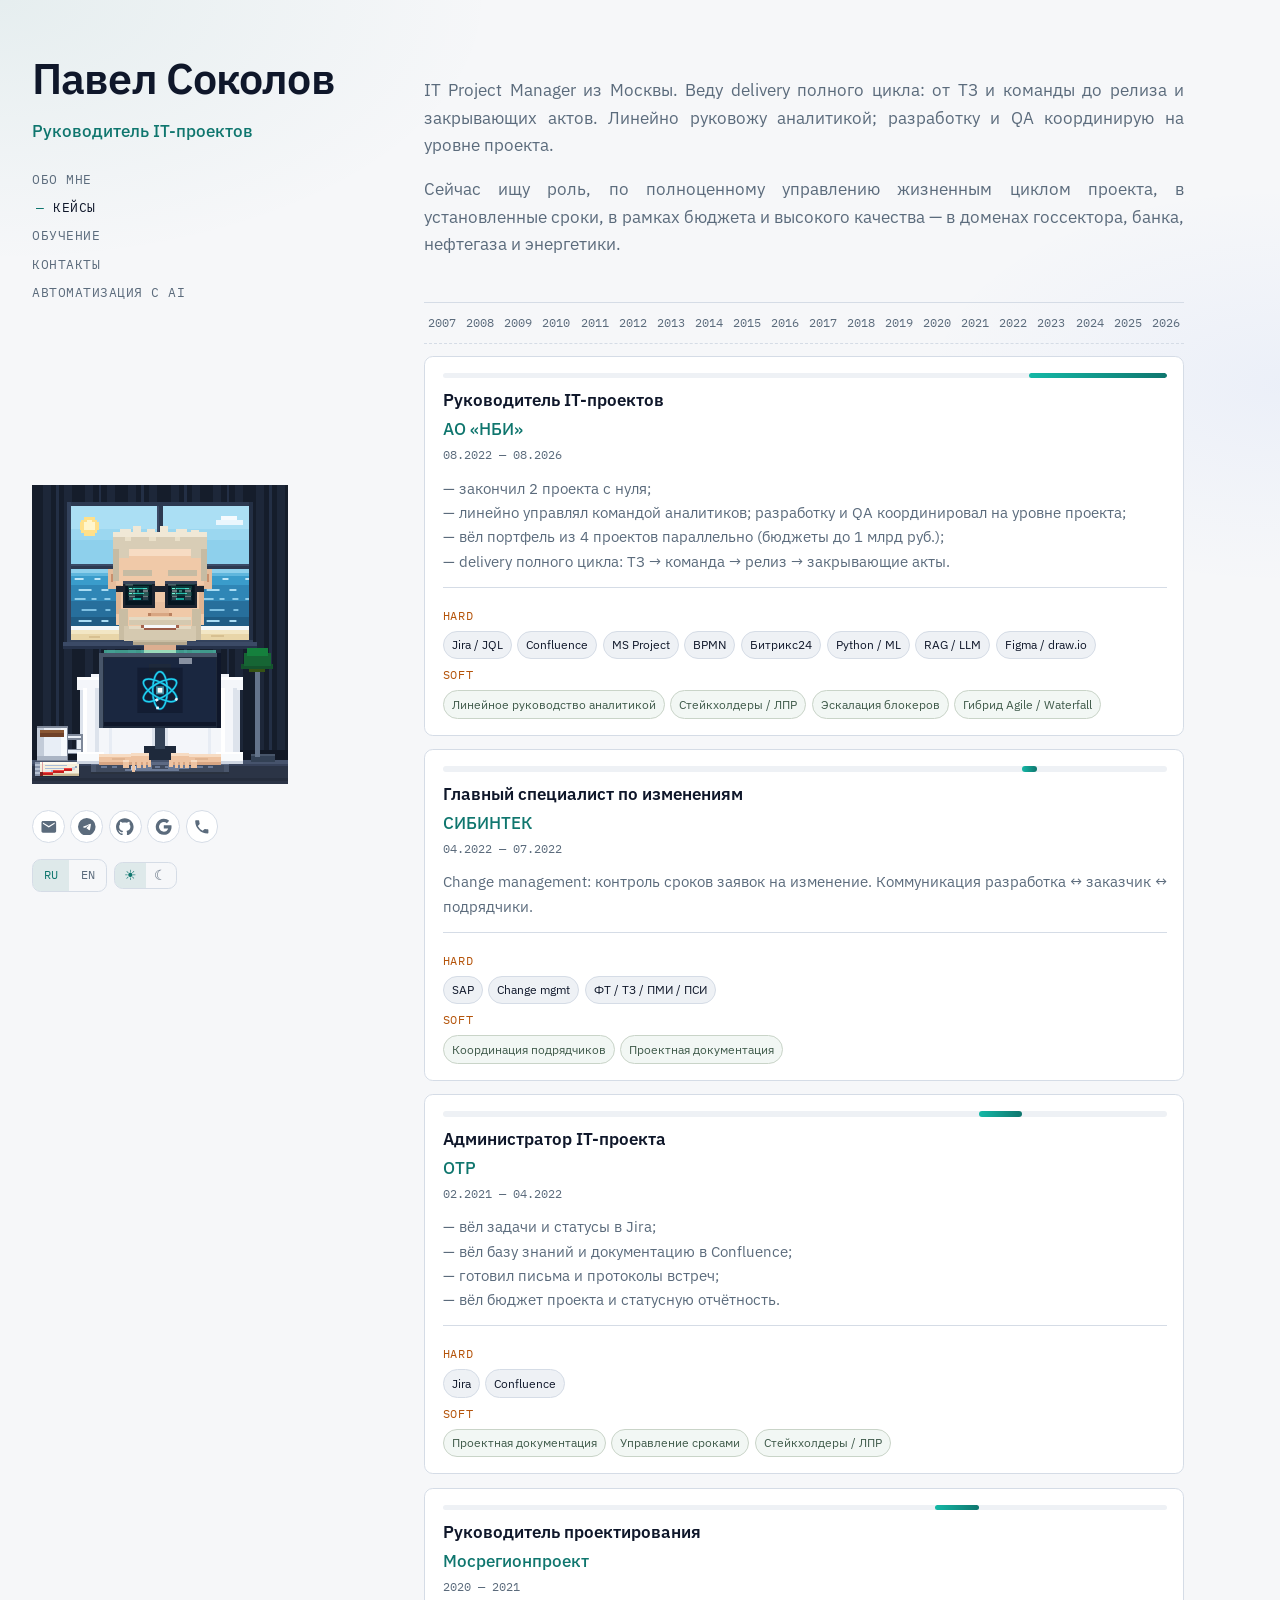
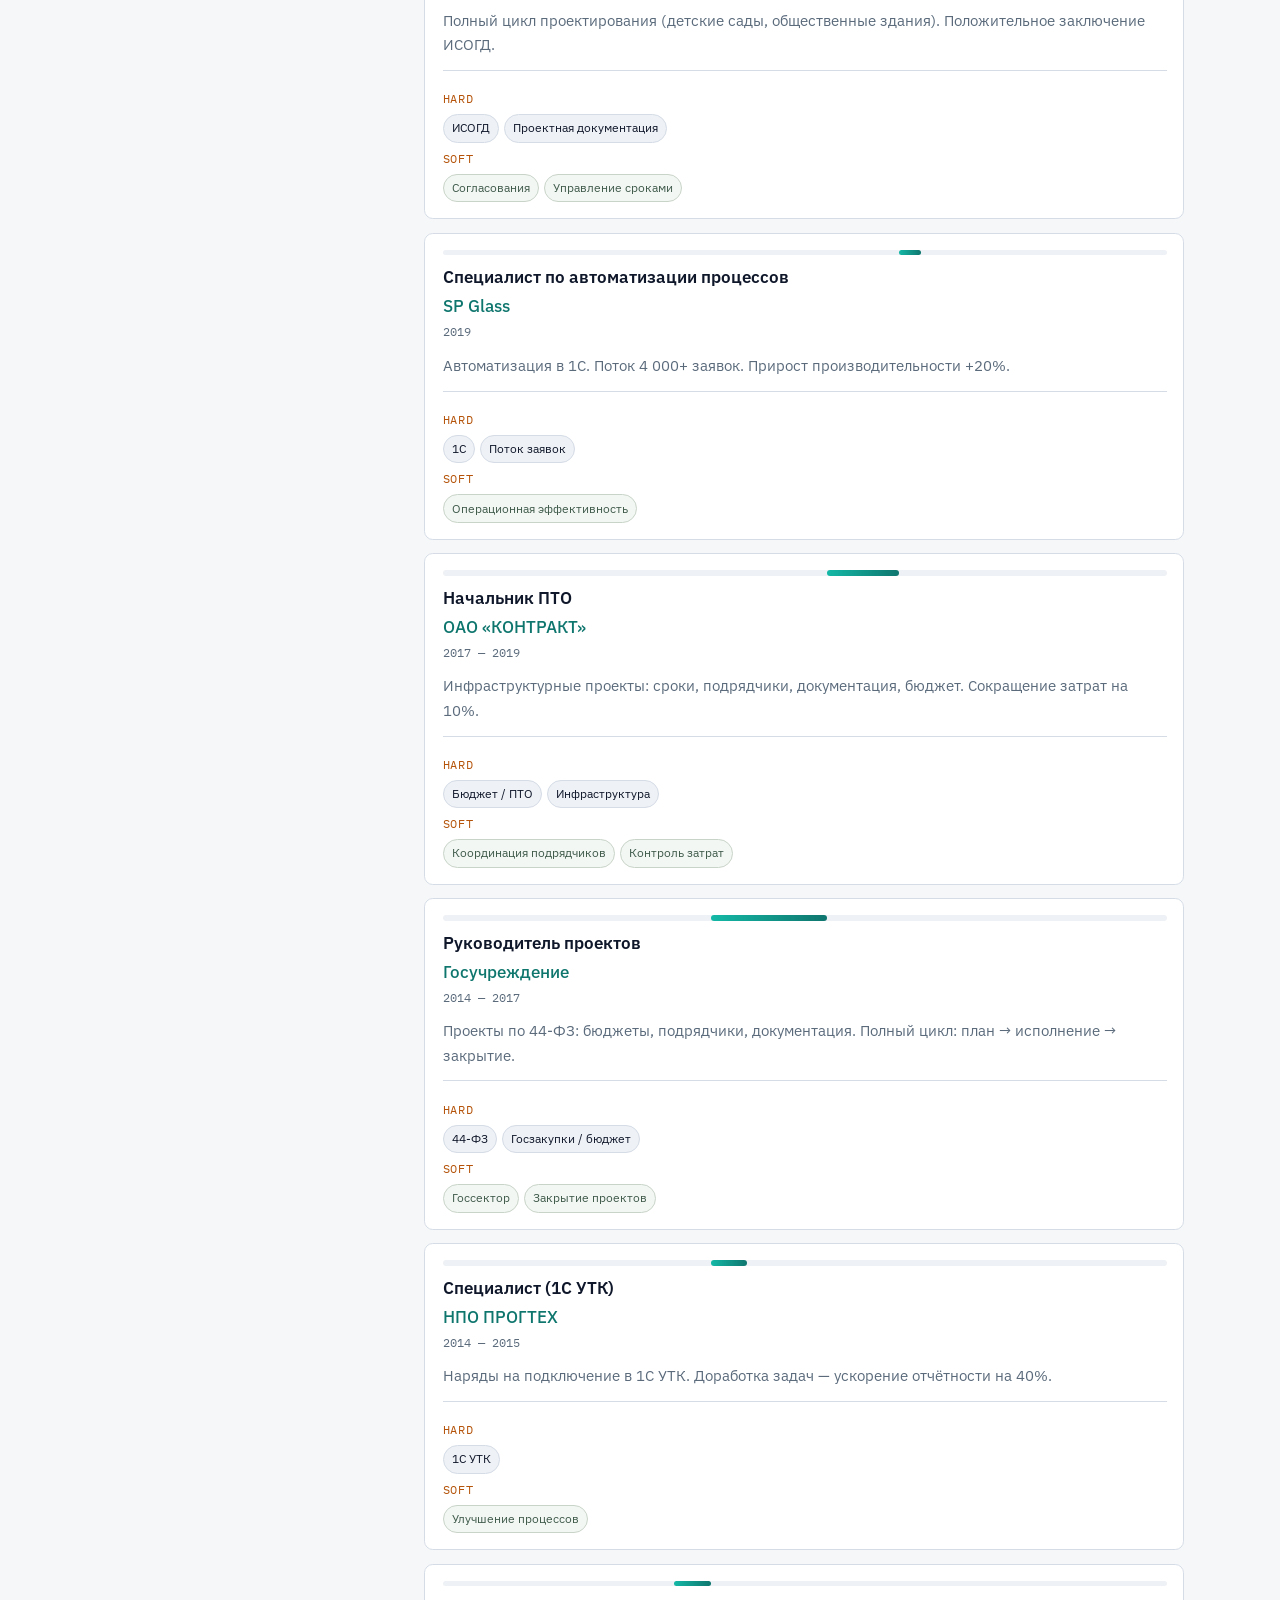
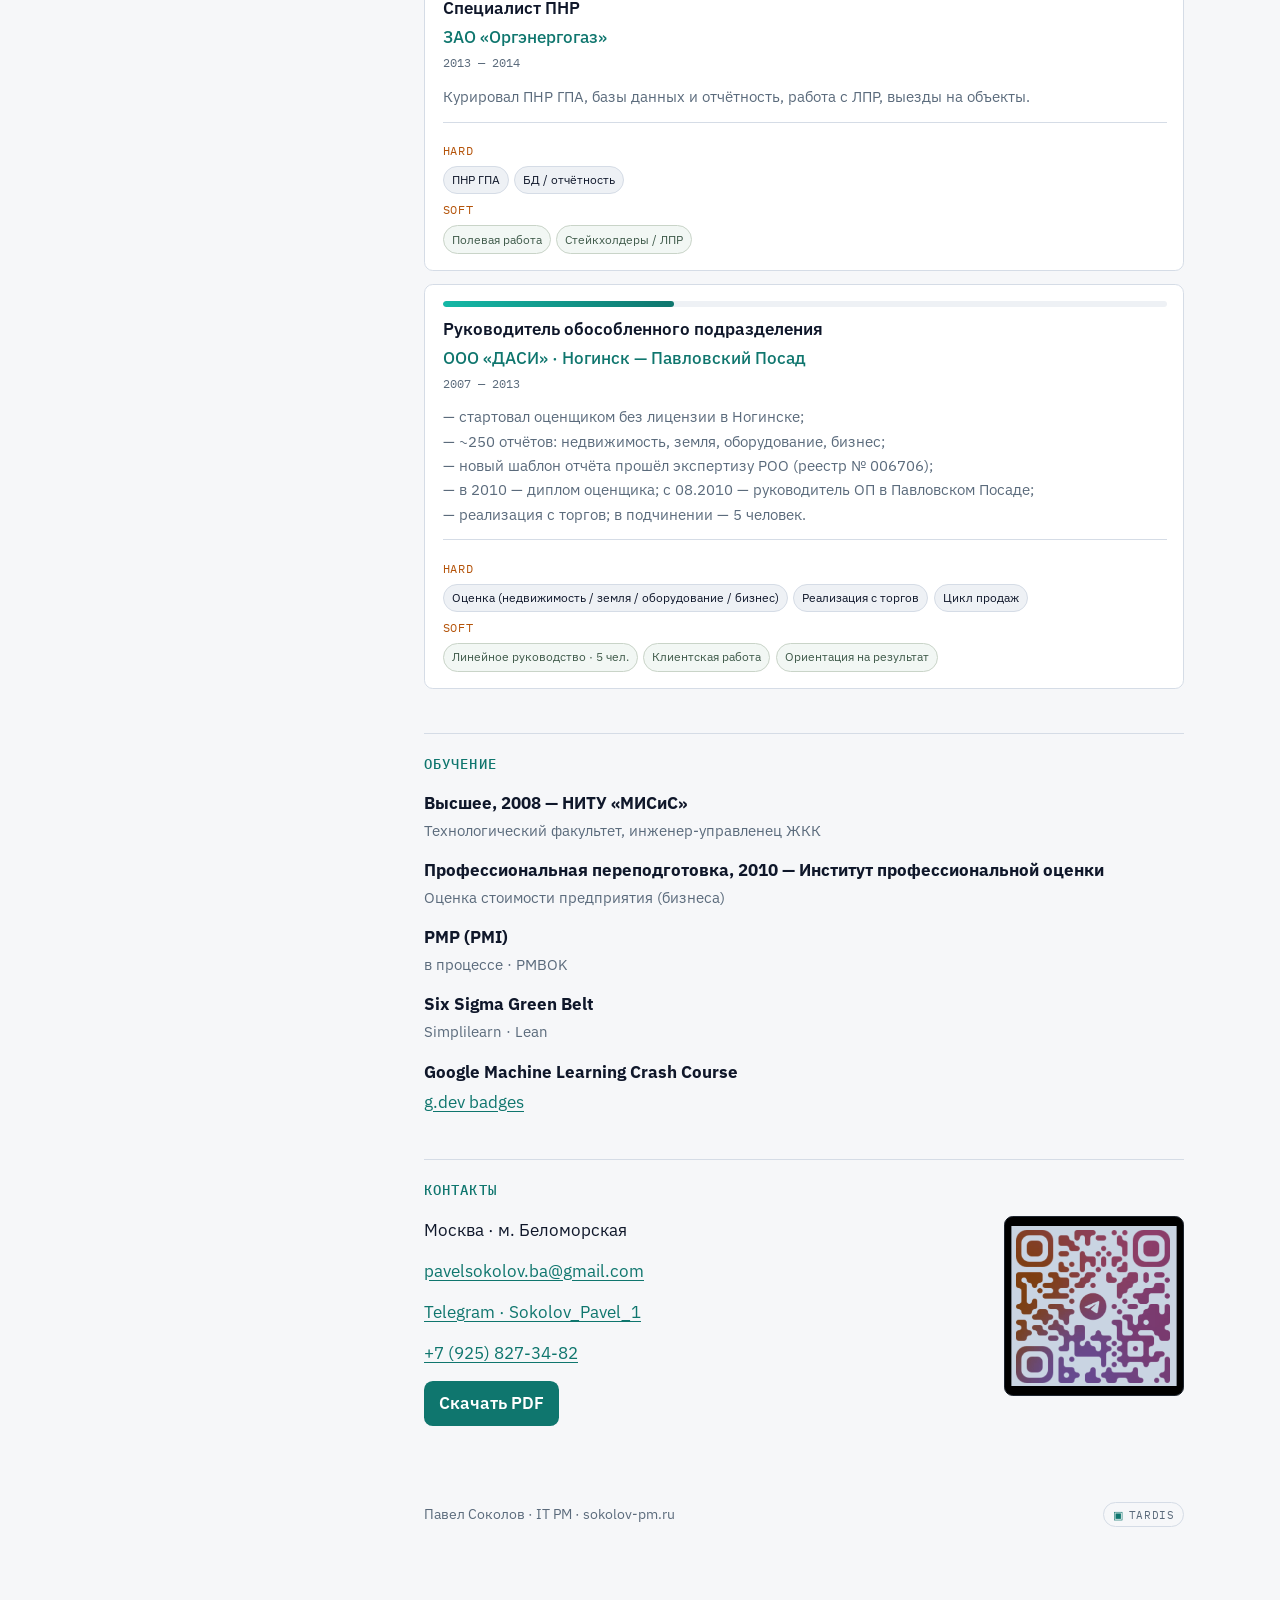
==== commit d857a5c3: "Add Excel-to-SQL automation case behind sidebar nav. Client-only demo with #automation view switch, " ====
--- a/index.html
+++ b/index.html
@@ -8,9 +8,9 @@
   <link rel="icon" href="favicon.svg" type="image/svg+xml">
   <link rel="preconnect" href="https://fonts.googleapis.com">
   <link rel="preconnect" href="https://fonts.gstatic.com" crossorigin>
-  <link href="https://fonts.googleapis.com/css2?family=IBM+Plex+Mono:wght@400;500&family=IBM+Plex+Sans:wght@400;500;600&display=swap&v=b4d41a6" rel="stylesheet">
-  <link rel="stylesheet" href="styles.css?v=b4d41a6">
-  <link rel="stylesheet" href="avatar.css?v=b4d41a6">
+  <link href="https://fonts.googleapis.com/css2?family=IBM+Plex+Mono:wght@400;500&family=IBM+Plex+Sans:wght@400;500;600&display=swap&v=auto1" rel="stylesheet">
+  <link rel="stylesheet" href="styles.css?v=auto1">
+  <link rel="stylesheet" href="avatar.css?v=auto1">
 </head>
 <body>
   <a class="skip" href="#content" data-i18n="skip">К содержанию</a>
@@ -27,6 +27,7 @@
           <a href="#cases" data-nav="cases" data-i18n="nav_cases">Кейсы</a>
           <a href="#education" data-nav="education" data-i18n="nav_education">Обучение</a>
           <a href="#contact" data-nav="contact" data-i18n="nav_contact">Контакты</a>
+          <a href="#automation" data-nav="automation" data-i18n="nav_automation">Автоматизация с AI</a>
         </nav>
 
         <figure class="avatar is-note-gone" data-avatar aria-hidden="true">
@@ -1142,6 +1143,7 @@
     </aside>
 
     <main class="main" id="content">
+      <div class="cv-view" id="cv-view">
       <section class="section section--intro" id="intro">
         <p class="intro__lead" data-i18n="intro_p1">
           IT Project Manager из Москвы. Веду delivery полного цикла: от ТЗ и команды до релиза и закрывающих актов.
@@ -1471,6 +1473,82 @@
           <figure class="qr" data-avatar-qr>
             <img src="assets/telegram-qr.png" width="180" height="180" alt="Telegram QR" loading="lazy">
           </figure>
+        </div>
+      </section>
+      </div>
+
+      <section class="auto-view" id="automation" hidden aria-labelledby="auto-title">
+        <header class="auto__head">
+          <p class="auto__badge" data-i18n="auto_badge">В разработке</p>
+          <h2 id="auto-title" data-i18n="auto_title">Автоматизация с AI</h2>
+          <p class="auto__lead" data-i18n="auto_lead">Первый из трёх кейсов: Excel → анализ → SQL PostgreSQL → идея графика. Всё в браузере, файл никуда не уходит.</p>
+        </header>
+
+        <div class="auto__cases" role="list">
+          <article class="auto-case is-active" role="listitem" data-auto-case="excel">
+            <p class="auto-case__tag" data-i18n="auto_case1_tag">Кейс 1</p>
+            <h3 data-i18n="auto_case1_title">Excel → Postgres SQL</h3>
+            <p data-i18n="auto_case1_body">Загрузите таблицу: разберём столбцы, предложим primary key, CREATE + INSERT и тип диаграммы.</p>
+          </article>
+          <article class="auto-case is-soon" role="listitem" aria-disabled="true">
+            <p class="auto-case__tag" data-i18n="auto_case2_tag">Кейс 2</p>
+            <h3 data-i18n="auto_case2_title">Скоро</h3>
+            <p data-i18n="auto_case2_body">Второй сценарий автоматизации — в планах.</p>
+          </article>
+          <article class="auto-case is-soon" role="listitem" aria-disabled="true">
+            <p class="auto-case__tag" data-i18n="auto_case3_tag">Кейс 3</p>
+            <h3 data-i18n="auto_case3_title">Скоро</h3>
+            <p data-i18n="auto_case3_body">Третий сценарий автоматизации — в планах.</p>
+          </article>
+        </div>
+
+        <div class="auto__about">
+          <h3 data-i18n="auto_about_title">Что делает</h3>
+          <p data-i18n="auto_about_body">Парсит первый лист Excel в браузере (SheetJS), угадывает типы колонок, собирает черновик SQL для PostgreSQL и предлагает простую диаграмму по данным.</p>
+          <h3 data-i18n="auto_benefits_title">Зачем загружать</h3>
+          <ul class="auto__list">
+            <li data-i18n="auto_benefit_1">Быстрый черновик схемы таблицы без ручного набора DDL</li>
+            <li data-i18n="auto_benefit_2">Файл остаётся на устройстве — удобно для демо и чувствительных выгрузок</li>
+            <li data-i18n="auto_benefit_3">Сразу видно, как данные лягут в БД и какой график имеет смысл</li>
+          </ul>
+          <h3 data-i18n="auto_next_title">Как улучшить дальше</h3>
+          <p data-i18n="auto_next_body">Следующий шаг — локальная LLM или готовый API: умные имена колонок, нормализация типов и более точный выбор PK. Сейчас — эвристики на клиенте (вариант A).</p>
+        </div>
+
+        <div class="auto__tool" data-excel-tool>
+          <div class="auto-drop" data-excel-drop tabindex="0" role="button" aria-controls="excel-file">
+            <input id="excel-file" type="file" accept=".xlsx,.xls,application/vnd.openxmlformats-officedocument.spreadsheetml.sheet,application/vnd.ms-excel" hidden data-excel-input>
+            <p class="auto-drop__title" data-i18n="auto_drop_title">Перетащите Excel сюда</p>
+            <p class="auto-drop__hint" data-i18n="auto_drop_hint">Один лист · до 1 МБ или 100 строк · .xlsx / .xls</p>
+            <p class="auto-drop__btn" data-i18n="auto_drop_btn">или выберите файл</p>
+          </div>
+          <p class="auto-error" data-excel-error hidden></p>
+
+          <div class="auto-result" data-excel-result hidden>
+            <section class="auto-block">
+              <h3 data-i18n="auto_analysis_title">Анализ загрузки</h3>
+              <div class="auto-meta" data-excel-meta></div>
+              <div class="auto-cols" data-excel-cols></div>
+            </section>
+            <section class="auto-block">
+              <h3 data-i18n="auto_pk_title">Primary key — предложение</h3>
+              <p class="auto-suggest" data-excel-pk></p>
+            </section>
+            <section class="auto-block">
+              <div class="auto-block__row">
+                <h3 data-i18n="auto_sql_title">SQL для PostgreSQL</h3>
+                <button type="button" class="btn btn--ghost" data-excel-copy data-i18n="auto_sql_copy">Копировать</button>
+              </div>
+              <pre class="auto-sql" data-excel-sql></pre>
+            </section>
+            <section class="auto-block">
+              <h3 data-i18n="auto_chart_title">Диаграмма — предложение</h3>
+              <p class="auto-suggest" data-excel-chart-note></p>
+              <div class="auto-chart-wrap">
+                <canvas data-excel-chart width="640" height="280" aria-label="Chart preview"></canvas>
+              </div>
+            </section>
+          </div>
         </div>
       </section>
 
@@ -1610,6 +1688,7 @@
   <script src="i18n.js"></script>
   <script src="theme.js"></script>
   <script src="avatar.js"></script>
+  <script src="excel-ai.js"></script>
   <script src="app.js"></script>
 </body>
 </html>
--- a/styles.css
+++ b/styles.css
@@ -1144,6 +1144,273 @@
   }
 }
 
+/* —— AI automation view —— */
+.cv-view[hidden],
+.auto-view[hidden] {
+  display: none !important;
+}
+
+.auto-view {
+  display: block;
+  animation: drop 0.35s ease;
+}
+
+.auto__head {
+  margin-bottom: 1.25rem;
+}
+
+.auto__badge {
+  display: inline-block;
+  margin: 0 0 0.55rem;
+  padding: 0.2rem 0.55rem;
+  border-radius: 999px;
+  border: 1px solid var(--line);
+  font-family: var(--font-mono);
+  font-size: 0.72rem;
+  letter-spacing: 0.04em;
+  text-transform: uppercase;
+  color: var(--accent);
+  background: var(--accent-dim);
+}
+
+.auto__head h2 {
+  margin: 0 0 0.45rem;
+  font-size: clamp(1.35rem, 1.1rem + 1vw, 1.85rem);
+  font-weight: 600;
+}
+
+.auto__lead {
+  margin: 0;
+  color: var(--muted);
+  max-width: 42rem;
+  line-height: 1.55;
+}
+
+.auto__cases {
+  display: grid;
+  grid-template-columns: repeat(3, minmax(0, 1fr));
+  gap: 0.75rem;
+  margin: 0 0 1.5rem;
+}
+
+.auto-case {
+  margin: 0;
+  padding: 0.85rem 0.95rem;
+  border: 1px solid var(--line);
+  border-radius: 0.55rem;
+  background: var(--bg-elev);
+}
+
+.auto-case.is-active {
+  border-color: var(--accent);
+  box-shadow: 0 0 0 1px var(--accent-dim);
+}
+
+.auto-case.is-soon {
+  opacity: 0.55;
+}
+
+.auto-case__tag {
+  margin: 0 0 0.35rem;
+  font-family: var(--font-mono);
+  font-size: 0.72rem;
+  color: var(--accent);
+  letter-spacing: 0.03em;
+  text-transform: uppercase;
+}
+
+.auto-case h3 {
+  margin: 0 0 0.35rem;
+  font-size: 1rem;
+  font-weight: 600;
+}
+
+.auto-case p {
+  margin: 0;
+  font-size: 0.9rem;
+  color: var(--muted);
+  line-height: 1.45;
+}
+
+.auto__about {
+  margin-bottom: 1.5rem;
+  max-width: 44rem;
+}
+
+.auto__about h3 {
+  margin: 1rem 0 0.4rem;
+  font-size: 0.95rem;
+  font-family: var(--font-mono);
+  font-weight: 500;
+  color: var(--accent);
+  text-transform: uppercase;
+  letter-spacing: 0.03em;
+}
+
+.auto__about p {
+  margin: 0;
+  line-height: 1.55;
+  color: var(--text);
+}
+
+.auto__list {
+  margin: 0.35rem 0 0;
+  padding-left: 1.15rem;
+  color: var(--text);
+  line-height: 1.5;
+}
+
+.auto-drop {
+  border: 1px dashed var(--line);
+  border-radius: 0.65rem;
+  padding: 1.6rem 1.2rem;
+  text-align: center;
+  cursor: pointer;
+  background: var(--bg-elev);
+  transition: border-color 0.15s ease, background 0.15s ease;
+}
+
+.auto-drop:hover,
+.auto-drop.is-drag,
+.auto-drop:focus-visible {
+  border-color: var(--accent);
+  background: var(--accent-dim);
+  outline: none;
+}
+
+.auto-drop__title {
+  margin: 0 0 0.35rem;
+  font-weight: 600;
+}
+
+.auto-drop__hint,
+.auto-drop__btn {
+  margin: 0.2rem 0 0;
+  color: var(--muted);
+  font-size: 0.9rem;
+}
+
+.auto-drop__btn {
+  color: var(--accent);
+  font-family: var(--font-mono);
+  font-size: 0.82rem;
+}
+
+.auto-error {
+  margin: 0.75rem 0 0;
+  color: #dc2626;
+  font-size: 0.92rem;
+}
+
+html[data-theme="dark"] .auto-error {
+  color: #fca5a5;
+}
+
+.auto-result {
+  margin-top: 1.25rem;
+  display: grid;
+  gap: 1rem;
+}
+
+.auto-block {
+  border: 1px solid var(--line);
+  border-radius: 0.55rem;
+  padding: 0.95rem 1rem;
+  background: var(--bg-elev);
+}
+
+.auto-block h3 {
+  margin: 0 0 0.55rem;
+  font-size: 0.95rem;
+  font-weight: 600;
+}
+
+.auto-block__row {
+  display: flex;
+  flex-wrap: wrap;
+  align-items: center;
+  justify-content: space-between;
+  gap: 0.5rem;
+  margin-bottom: 0.55rem;
+}
+
+.auto-block__row h3 {
+  margin: 0;
+}
+
+.btn--ghost {
+  background: transparent;
+  color: var(--accent);
+  border: 1px solid var(--line);
+  padding: 0.28rem 0.7rem;
+  border-radius: 999px;
+  font: inherit;
+  font-size: 0.82rem;
+  cursor: pointer;
+}
+
+.btn--ghost:hover {
+  border-color: var(--accent);
+  background: var(--accent-dim);
+}
+
+.auto-meta p {
+  margin: 0.2rem 0;
+  font-size: 0.92rem;
+}
+
+.auto-suggest {
+  margin: 0;
+  line-height: 1.5;
+}
+
+.auto-sql {
+  margin: 0;
+  max-height: 18rem;
+  overflow: auto;
+  padding: 0.75rem 0.85rem;
+  border-radius: 0.4rem;
+  background: var(--bg);
+  border: 1px solid var(--line);
+  font-family: var(--font-mono);
+  font-size: 0.78rem;
+  line-height: 1.45;
+  white-space: pre-wrap;
+  word-break: break-word;
+}
+
+.auto-table {
+  width: 100%;
+  border-collapse: collapse;
+  font-size: 0.85rem;
+}
+
+.auto-table th,
+.auto-table td {
+  border-bottom: 1px solid var(--line);
+  padding: 0.4rem 0.35rem;
+  text-align: left;
+  vertical-align: top;
+}
+
+.auto-table code {
+  font-family: var(--font-mono);
+  font-size: 0.75rem;
+  color: var(--muted);
+}
+
+.auto-chart-wrap {
+  position: relative;
+  height: 16rem;
+  margin-top: 0.5rem;
+}
+
+@media (max-width: 900px) {
+  .auto__cases {
+    grid-template-columns: 1fr;
+  }
+}
+
 @media (max-width: 560px) {
   .layout {
     width: min(100% - 1rem, 46rem);
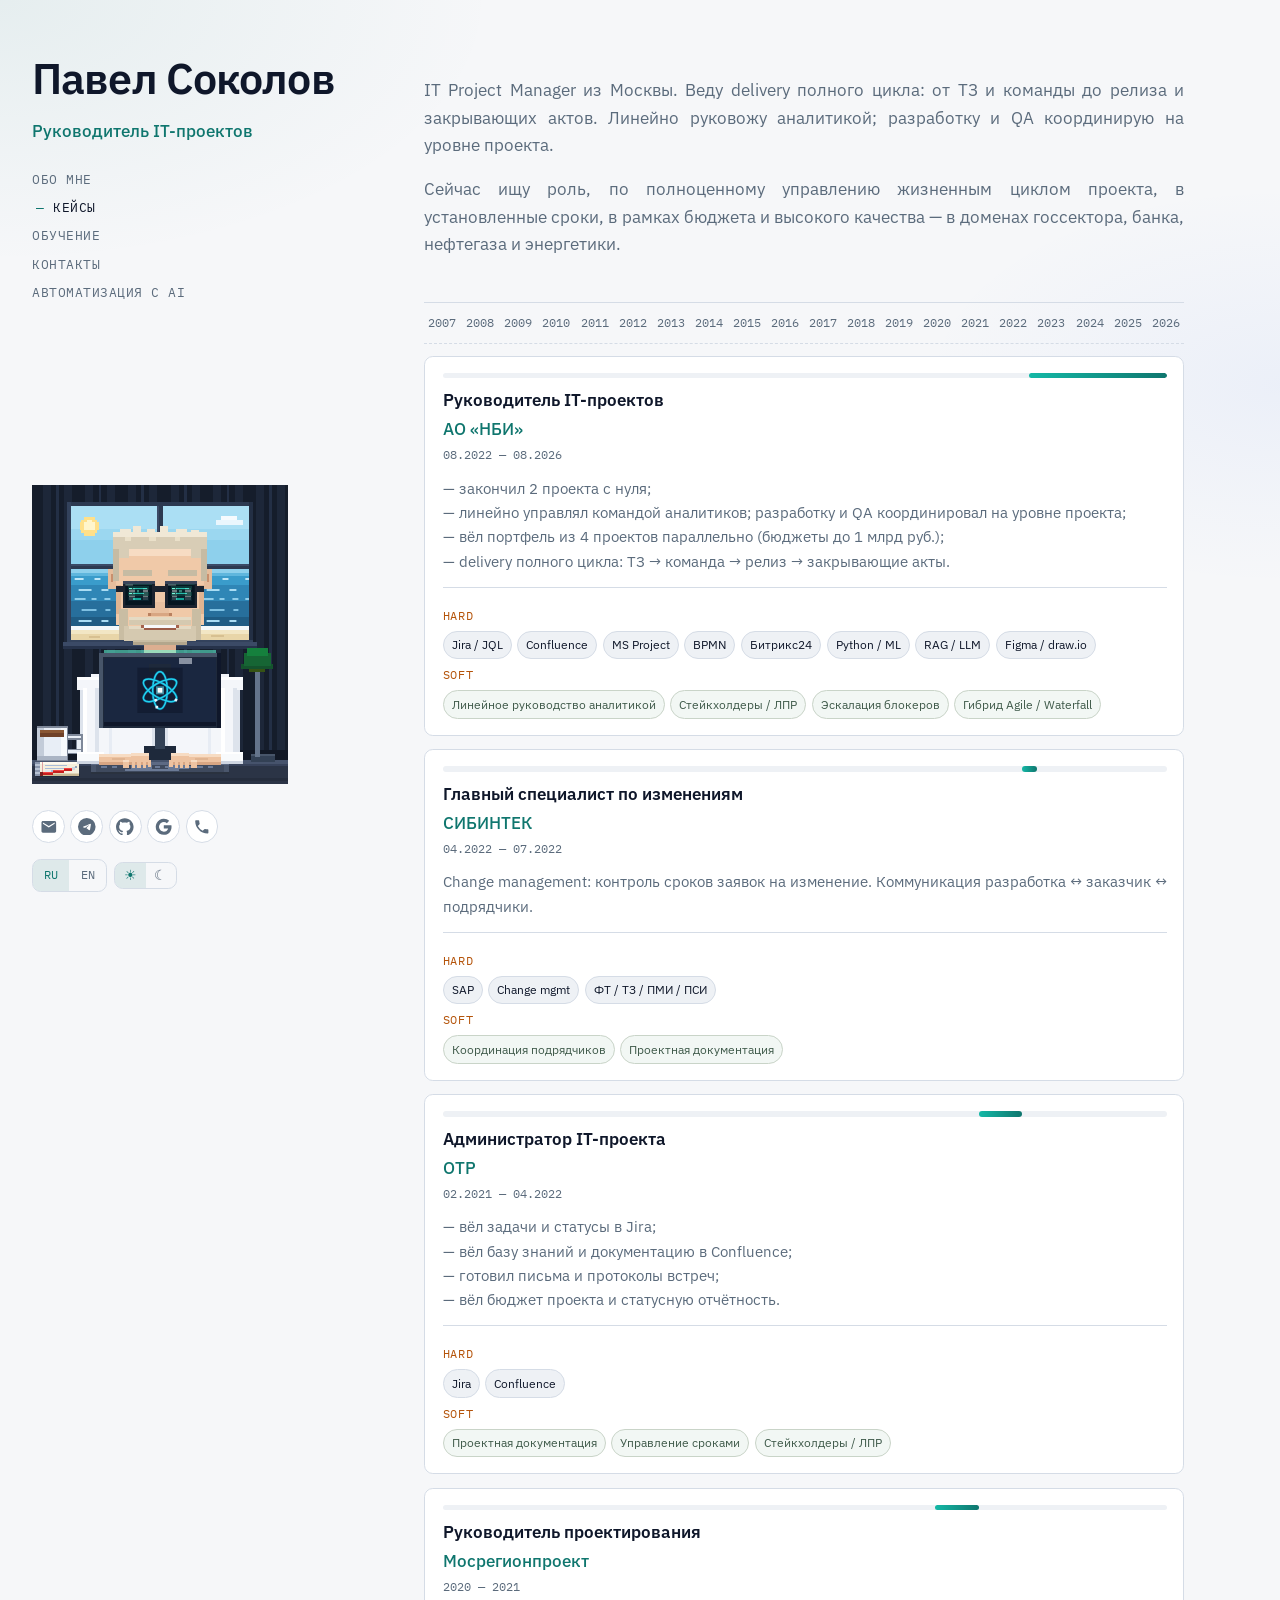
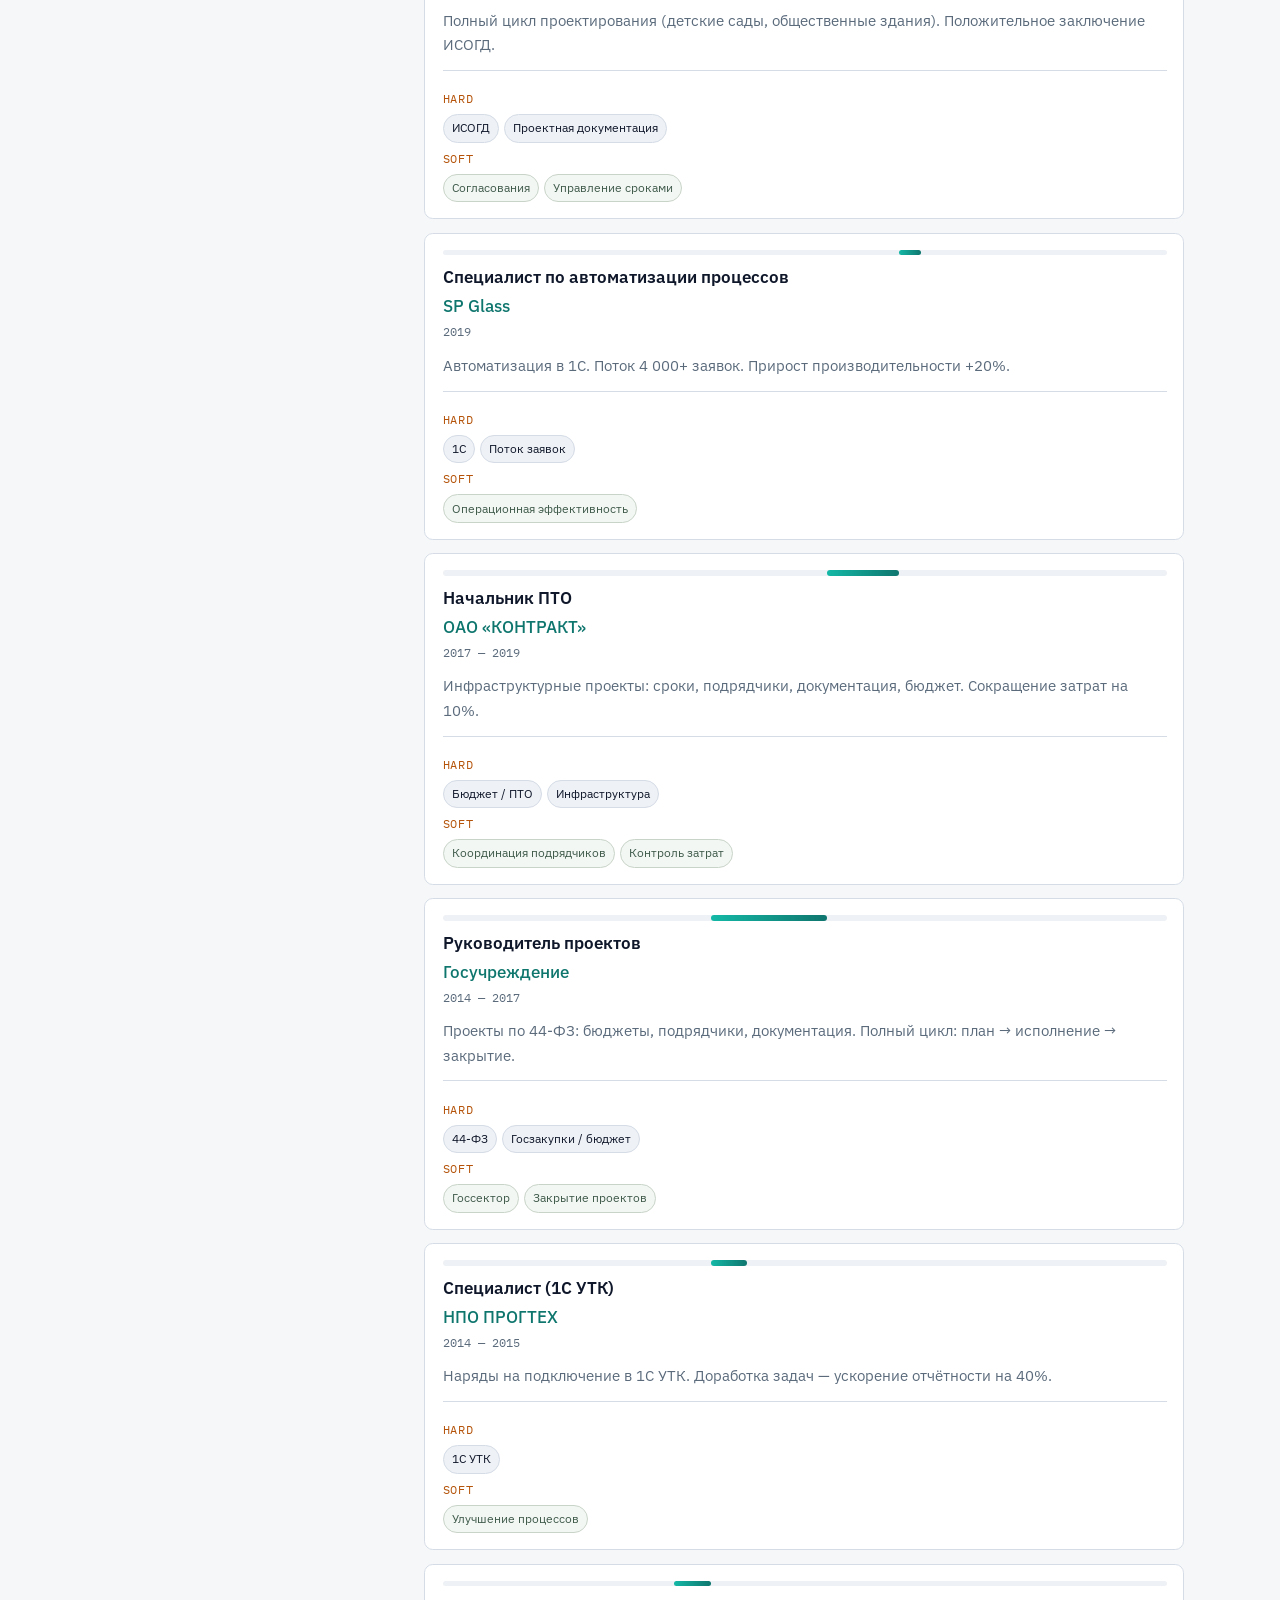
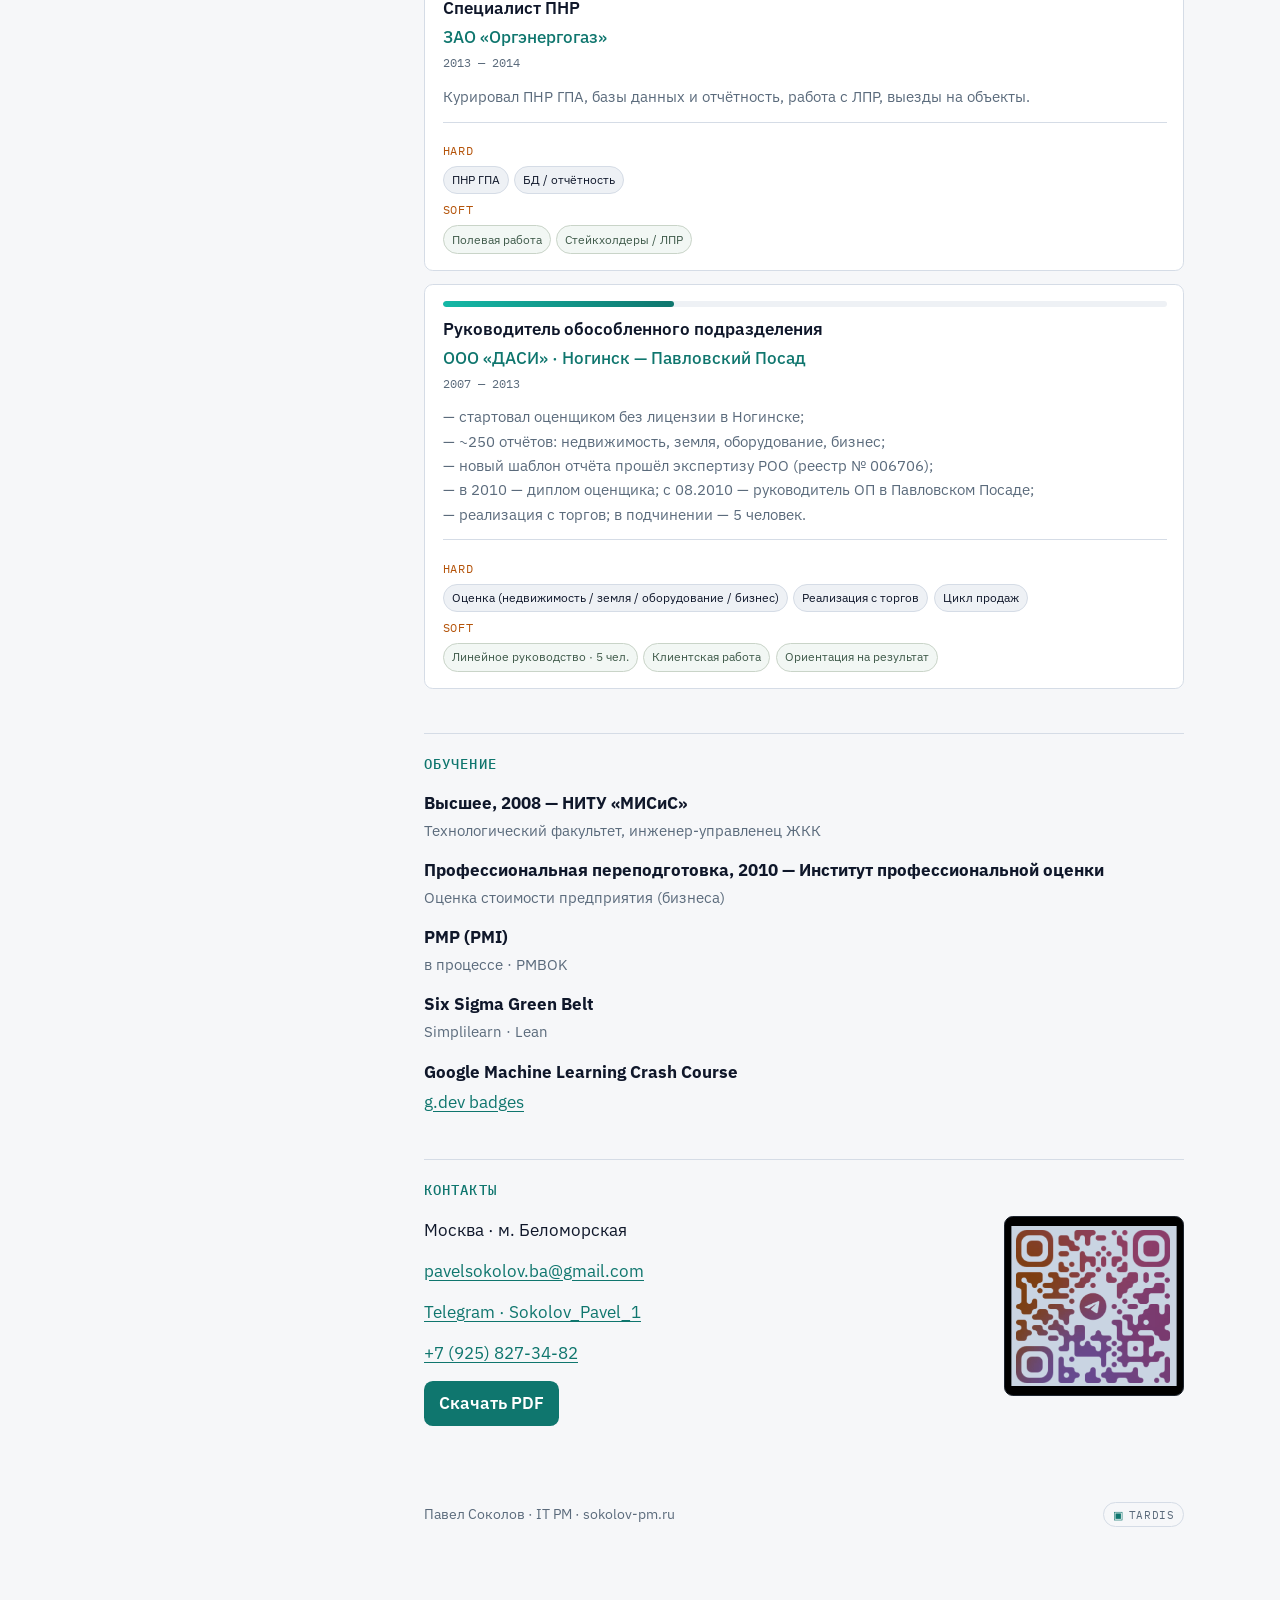
==== commit 83fa507e: "Harden Excel automation: CSV support and hash navigation. Accept CSV, tighten file checks, sync #aut" ====
--- a/index.html
+++ b/index.html
@@ -9,7 +9,7 @@
   <link rel="preconnect" href="https://fonts.googleapis.com">
   <link rel="preconnect" href="https://fonts.gstatic.com" crossorigin>
   <link href="https://fonts.googleapis.com/css2?family=IBM+Plex+Mono:wght@400;500&family=IBM+Plex+Sans:wght@400;500;600&display=swap&v=auto1" rel="stylesheet">
-  <link rel="stylesheet" href="styles.css?v=auto1">
+  <link rel="stylesheet" href="styles.css?v=auto2">
   <link rel="stylesheet" href="avatar.css?v=auto1">
 </head>
 <body>
@@ -1517,9 +1517,9 @@
 
         <div class="auto__tool" data-excel-tool>
           <div class="auto-drop" data-excel-drop tabindex="0" role="button" aria-controls="excel-file">
-            <input id="excel-file" type="file" accept=".xlsx,.xls,application/vnd.openxmlformats-officedocument.spreadsheetml.sheet,application/vnd.ms-excel" hidden data-excel-input>
+            <input id="excel-file" type="file" accept=".xlsx,.xls,.csv,text/csv,application/vnd.openxmlformats-officedocument.spreadsheetml.sheet,application/vnd.ms-excel" hidden data-excel-input>
             <p class="auto-drop__title" data-i18n="auto_drop_title">Перетащите Excel сюда</p>
-            <p class="auto-drop__hint" data-i18n="auto_drop_hint">Один лист · до 1 МБ или 100 строк · .xlsx / .xls</p>
+            <p class="auto-drop__hint" data-i18n="auto_drop_hint">Один лист · до 1 МБ или 100 строк · .xlsx / .xls / .csv</p>
             <p class="auto-drop__btn" data-i18n="auto_drop_btn">или выберите файл</p>
           </div>
           <p class="auto-error" data-excel-error hidden></p>
@@ -1685,10 +1685,10 @@
     </article>
   </template>
 
-  <script src="i18n.js"></script>
+  <script src="i18n.js?v=auto2"></script>
   <script src="theme.js"></script>
   <script src="avatar.js"></script>
-  <script src="excel-ai.js"></script>
-  <script src="app.js"></script>
+  <script src="excel-ai.js?v=auto2"></script>
+  <script src="app.js?v=auto2"></script>
 </body>
 </html>
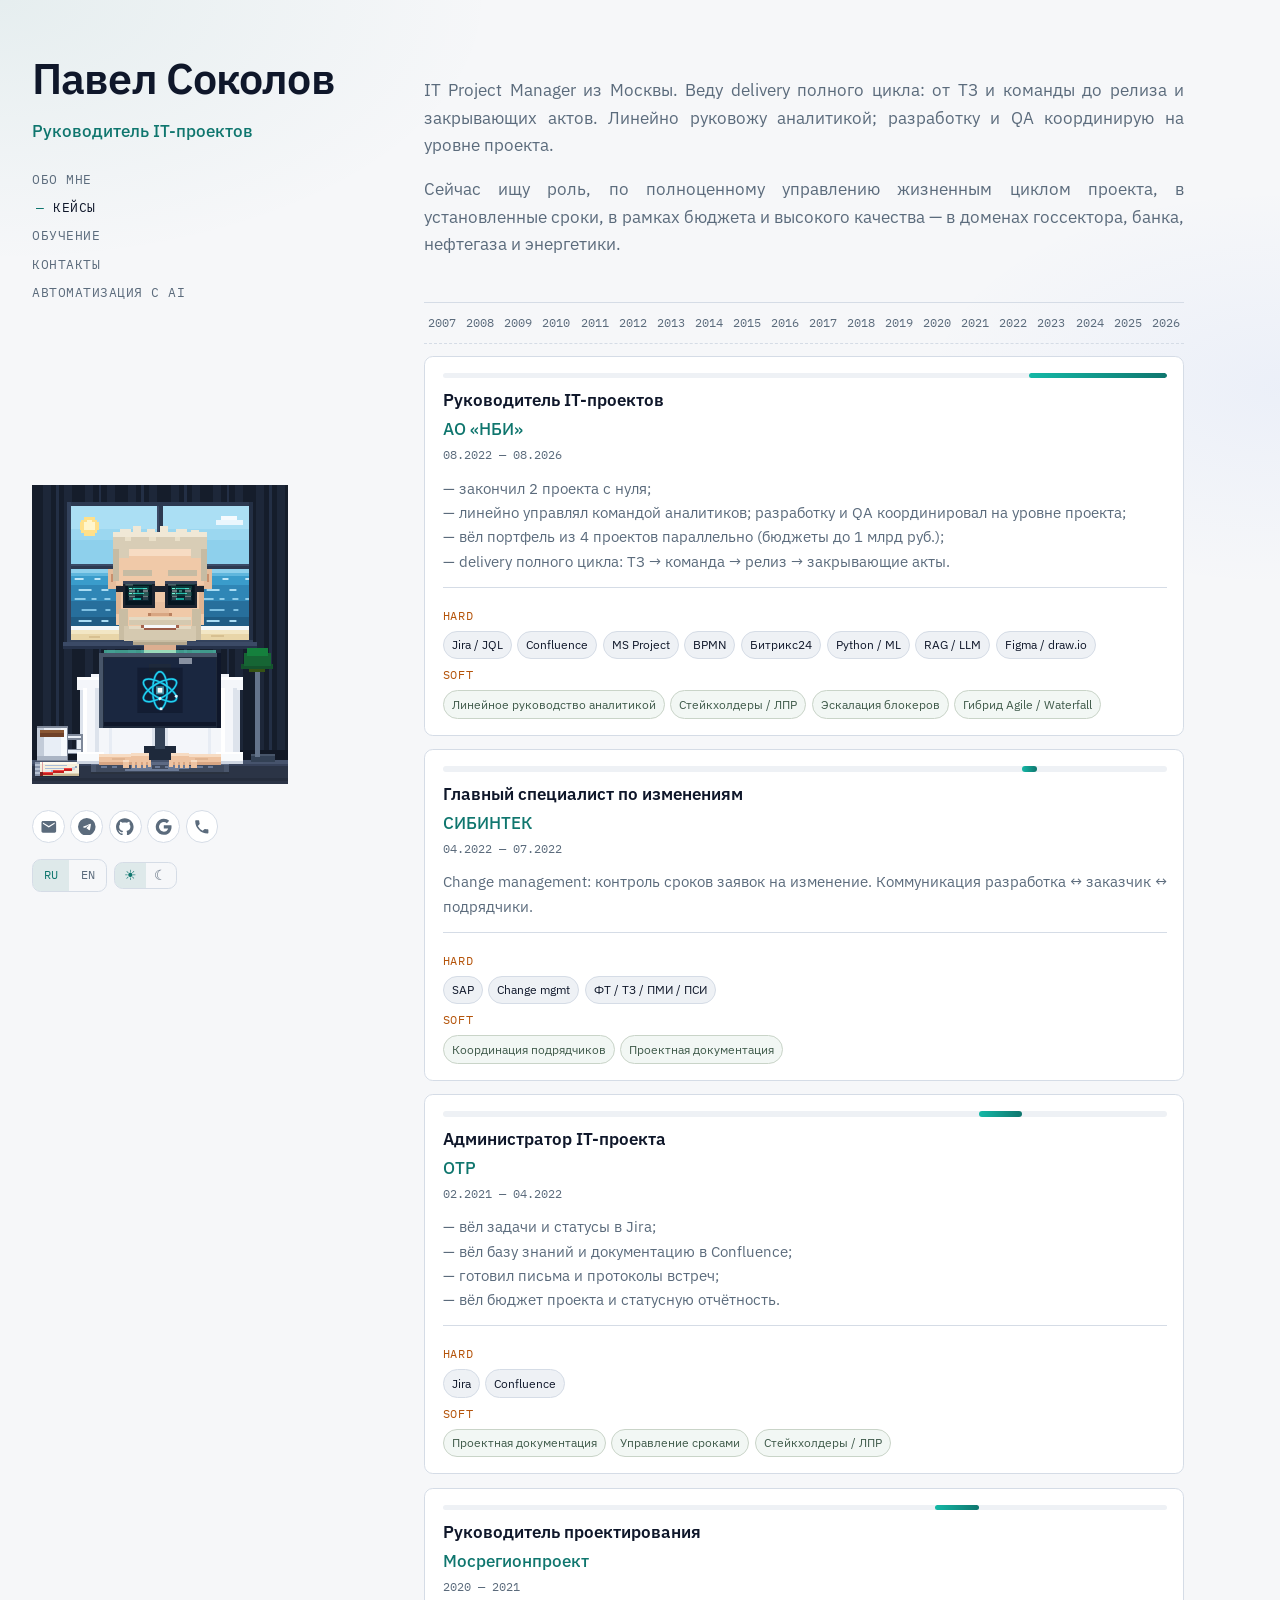
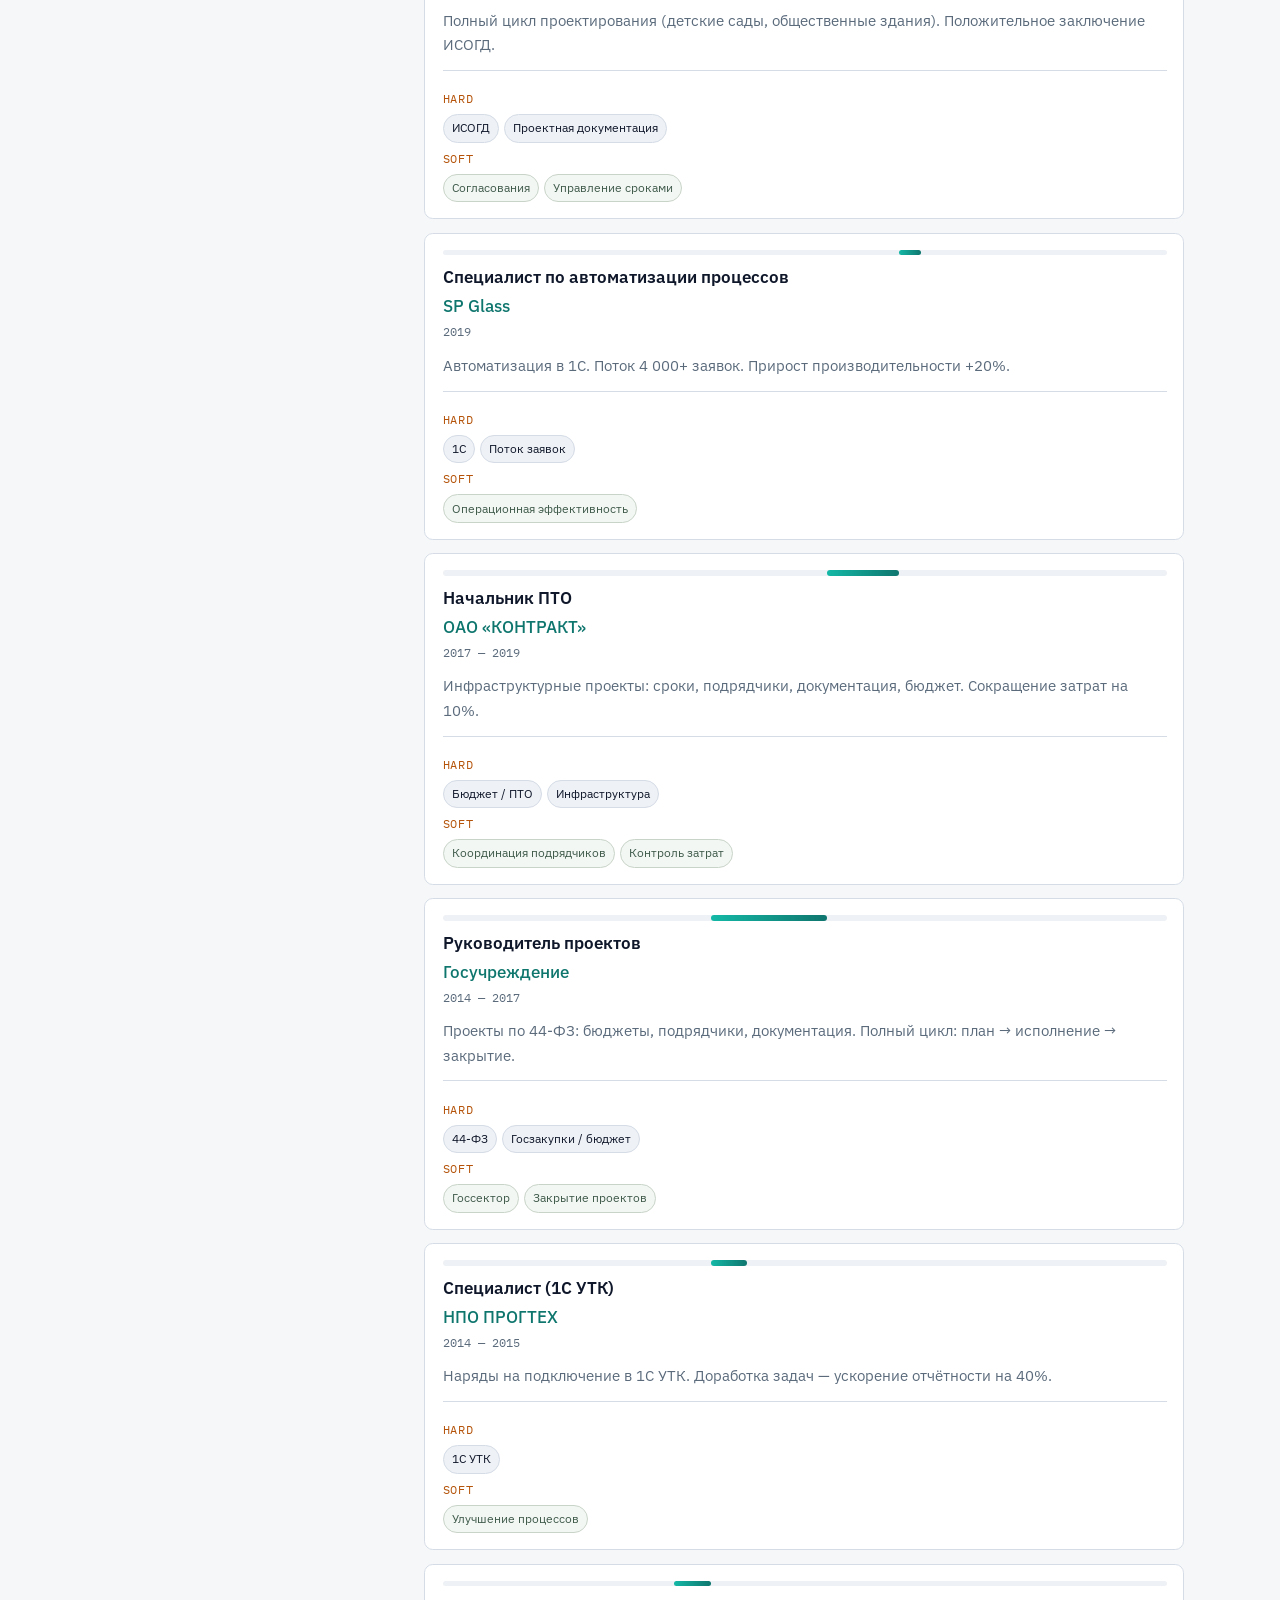
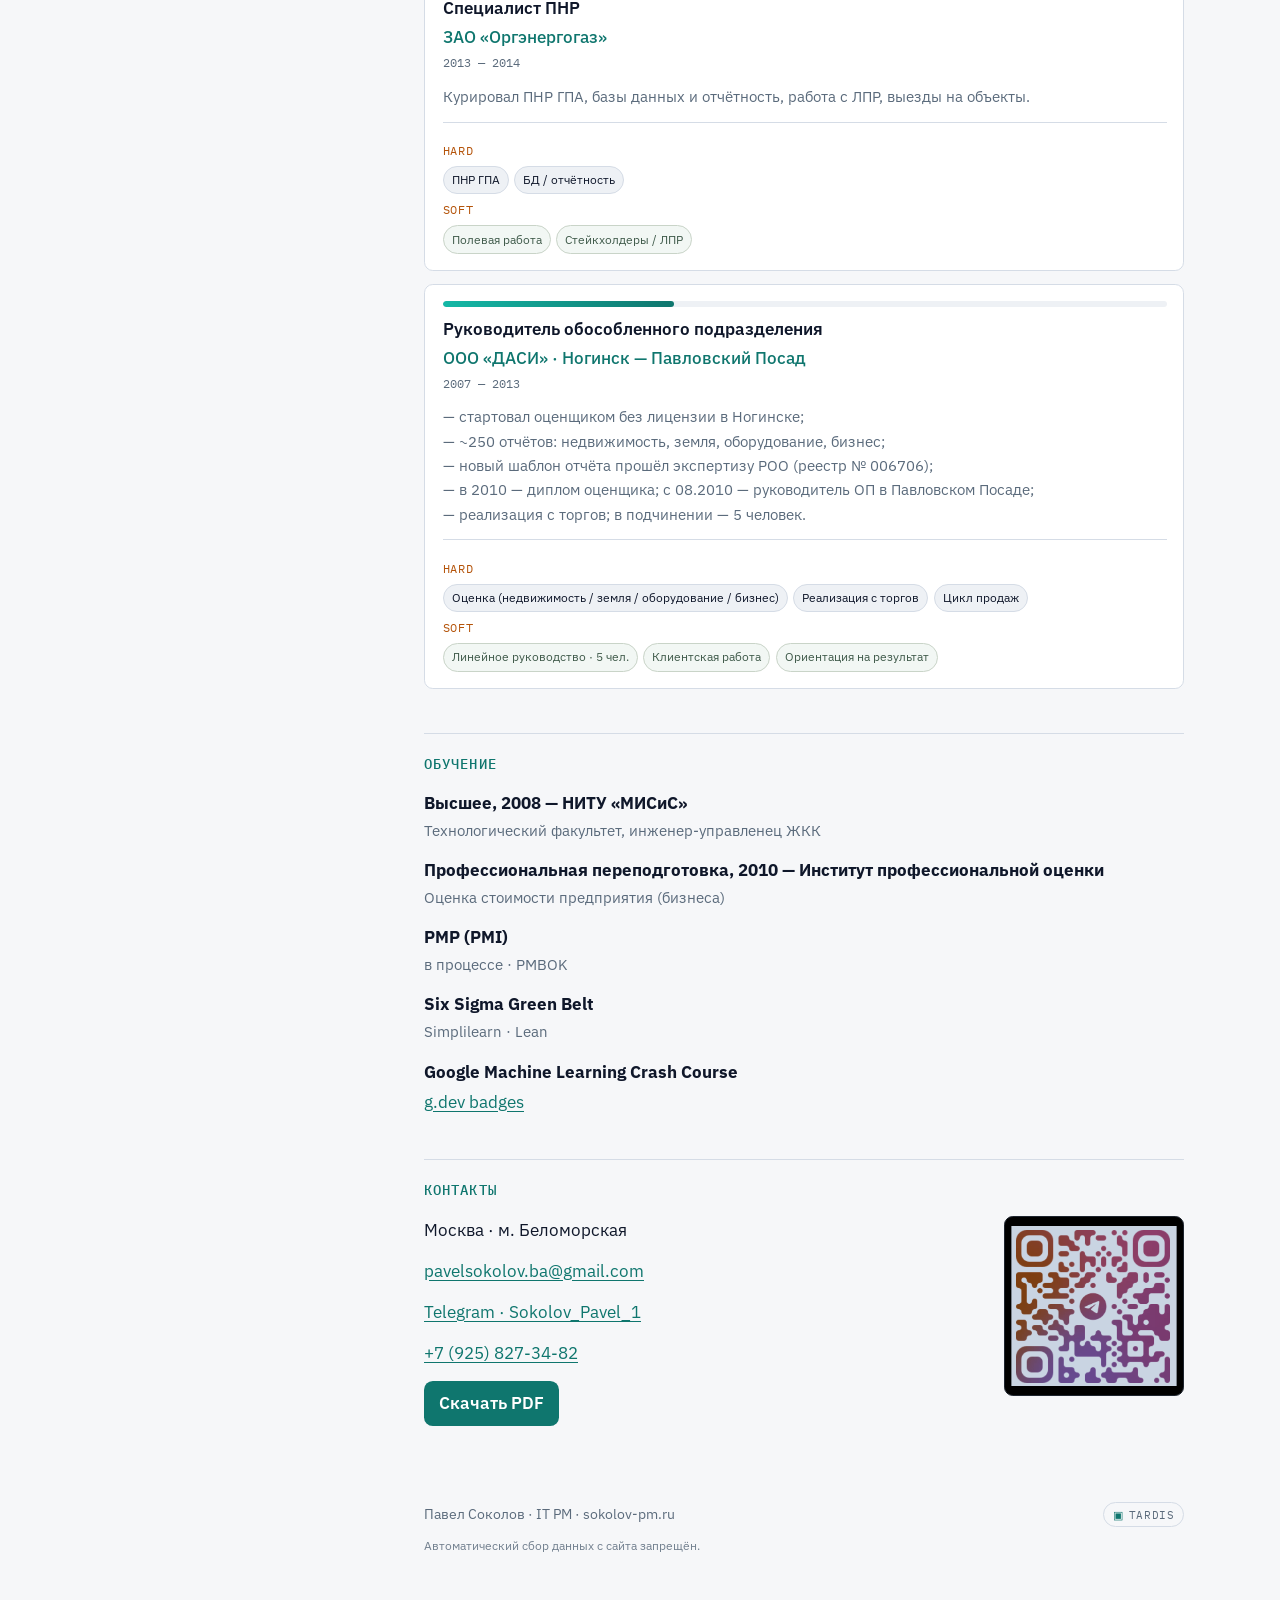
==== commit 97f721f1: "Add Modern AI company case with hub UX and robots anti-scrape. Ships the automation company demo, sa" ====
--- a/index.html
+++ b/index.html
@@ -9,7 +9,7 @@
   <link rel="preconnect" href="https://fonts.googleapis.com">
   <link rel="preconnect" href="https://fonts.gstatic.com" crossorigin>
   <link href="https://fonts.googleapis.com/css2?family=IBM+Plex+Mono:wght@400;500&family=IBM+Plex+Sans:wght@400;500;600&display=swap&v=auto1" rel="stylesheet">
-  <link rel="stylesheet" href="styles.css?v=auto2">
+  <link rel="stylesheet" href="styles.css?v=mai4">
   <link rel="stylesheet" href="avatar.css?v=auto1">
 </head>
 <body>
@@ -1480,75 +1480,85 @@
       <section class="auto-view" id="automation" hidden aria-labelledby="auto-title">
         <header class="auto__head">
           <p class="auto__badge" data-i18n="auto_badge">В разработке</p>
-          <h2 id="auto-title" data-i18n="auto_title">Автоматизация с AI</h2>
-          <p class="auto__lead" data-i18n="auto_lead">Первый из трёх кейсов: Excel → анализ → SQL PostgreSQL → идея графика. Всё в браузере, файл никуда не уходит.</p>
+          <h2 id="auto-title" data-i18n="auto_title">Modern AI company</h2>
+          <p class="auto__lead" data-i18n="auto_lead">Три документа «Сделка+» → слоты → AI Хаб. Перетащите в любой пустой слот; клик — превью; при 3/3 — сводный бриф и кнопки Хаба.</p>
         </header>
 
-        <div class="auto__cases" role="list">
-          <article class="auto-case is-active" role="listitem" data-auto-case="excel">
-            <p class="auto-case__tag" data-i18n="auto_case1_tag">Кейс 1</p>
-            <h3 data-i18n="auto_case1_title">Excel → Postgres SQL</h3>
-            <p data-i18n="auto_case1_body">Загрузите таблицу: разберём столбцы, предложим primary key, CREATE + INSERT и тип диаграммы.</p>
-          </article>
-          <article class="auto-case is-soon" role="listitem" aria-disabled="true">
-            <p class="auto-case__tag" data-i18n="auto_case2_tag">Кейс 2</p>
-            <h3 data-i18n="auto_case2_title">Скоро</h3>
-            <p data-i18n="auto_case2_body">Второй сценарий автоматизации — в планах.</p>
-          </article>
-          <article class="auto-case is-soon" role="listitem" aria-disabled="true">
-            <p class="auto-case__tag" data-i18n="auto_case3_tag">Кейс 3</p>
-            <h3 data-i18n="auto_case3_title">Скоро</h3>
-            <p data-i18n="auto_case3_body">Третий сценарий автоматизации — в планах.</p>
-          </article>
-        </div>
-
-        <div class="auto__about">
-          <h3 data-i18n="auto_about_title">Что делает</h3>
-          <p data-i18n="auto_about_body">Парсит первый лист Excel в браузере (SheetJS), угадывает типы колонок, собирает черновик SQL для PostgreSQL и предлагает простую диаграмму по данным.</p>
-          <h3 data-i18n="auto_benefits_title">Зачем загружать</h3>
-          <ul class="auto__list">
-            <li data-i18n="auto_benefit_1">Быстрый черновик схемы таблицы без ручного набора DDL</li>
-            <li data-i18n="auto_benefit_2">Файл остаётся на устройстве — удобно для демо и чувствительных выгрузок</li>
-            <li data-i18n="auto_benefit_3">Сразу видно, как данные лягут в БД и какой график имеет смысл</li>
-          </ul>
-          <h3 data-i18n="auto_next_title">Как улучшить дальше</h3>
-          <p data-i18n="auto_next_body">Следующий шаг — локальная LLM или готовый API: умные имена колонок, нормализация типов и более точный выбор PK. Сейчас — эвристики на клиенте (вариант A).</p>
-        </div>
-
-        <div class="auto__tool" data-excel-tool>
-          <div class="auto-drop" data-excel-drop tabindex="0" role="button" aria-controls="excel-file">
-            <input id="excel-file" type="file" accept=".xlsx,.xls,.csv,text/csv,application/vnd.openxmlformats-officedocument.spreadsheetml.sheet,application/vnd.ms-excel" hidden data-excel-input>
-            <p class="auto-drop__title" data-i18n="auto_drop_title">Перетащите Excel сюда</p>
-            <p class="auto-drop__hint" data-i18n="auto_drop_hint">Один лист · до 1 МБ или 100 строк · .xlsx / .xls / .csv</p>
-            <p class="auto-drop__btn" data-i18n="auto_drop_btn">или выберите файл</p>
+        <div class="auto__tool" data-auto-tool data-excel-tool>
+          <div class="knz-stage" data-knz-stage>
+            <svg class="knz-wires" data-knz-wires aria-hidden="true"></svg>
+
+            <div class="knz-rail" data-knz-rail>
+              <div class="knz-files" data-knz-files>
+                <article class="knz-file" data-file-id="deals" draggable="true" tabindex="0" role="button">
+                  <span class="knz-file__icon knz-file__icon--xls" aria-hidden="true">XLS</span>
+                  <div class="knz-file__body">
+                    <strong class="knz-file__name">deals_q1_2026.xlsx</strong>
+                    <span class="knz-file__meta" data-i18n="auto_file_deals">Отчёт по сделкам · 14 строк</span>
+                  </div>
+                </article>
+                <article class="knz-file" data-file-id="roadmap" draggable="true" tabindex="0" role="button">
+                  <span class="knz-file__icon knz-file__icon--doc" aria-hidden="true">DOC</span>
+                  <div class="knz-file__body">
+                    <strong class="knz-file__name">roadmap_sdelka_plus.docx</strong>
+                    <span class="knz-file__meta" data-i18n="auto_file_roadmap">Дорожная карта · эпики E1–E5</span>
+                  </div>
+                </article>
+                <article class="knz-file" data-file-id="goals" draggable="true" tabindex="0" role="button">
+                  <span class="knz-file__icon knz-file__icon--pdf" aria-hidden="true">PDF</span>
+                  <div class="knz-file__body">
+                    <strong class="knz-file__name">product_goals_2026.pdf</strong>
+                    <span class="knz-file__meta" data-i18n="auto_file_goals">Цели продукта · G1–G5</span>
+                  </div>
+                </article>
+              </div>
+
+              <div class="knz-hub" data-knz-hub>
+                <p class="knz-hub__title" data-i18n="auto_hub_title">AI Хаб</p>
+                <div class="knz-hub__actions" data-hub-actions>
+                  <button type="button" class="knz-hub-card knz-hub-card--primary" data-hub-action="jira" hidden disabled data-i18n="auto_hub_jira">Сформировать задачи Jira</button>
+                  <button type="button" class="knz-hub-card" data-hub-action="strategy" hidden disabled data-i18n="auto_hub_strategy">Стратегия развития на квартал</button>
+                  <button type="button" class="knz-hub-card" data-hub-action="board" hidden disabled data-i18n="auto_hub_board">Презентация для совета директоров</button>
+                  <button type="button" class="knz-hub-card" data-hub-action="approve" hidden disabled data-i18n="auto_hub_approve_pkg">Пакет согласования изменений</button>
+                  <button type="button" class="knz-hub-card" data-hub-action="playbook" hidden disabled data-i18n="auto_hub_playbook">Операционный playbook внедрения AI</button>
+                  <button type="button" class="knz-hub-card" data-hub-action="agent" hidden disabled data-i18n="auto_hub_agent">Дать команду AI-агенту отслеживать прогресс</button>
+                </div>
+              </div>
+
+              <div class="knz-slots" data-knz-slots>
+                <div class="knz-slot" data-slot="0" data-empty="true">
+                  <span class="knz-slot__label" data-i18n="auto_slot_empty">Пустой слот</span>
+                  <button type="button" class="knz-slot__clear" data-slot-clear hidden aria-label="Убрать">×</button>
+                </div>
+                <div class="knz-slot" data-slot="1" data-empty="true">
+                  <span class="knz-slot__label" data-i18n="auto_slot_empty">Пустой слот</span>
+                  <button type="button" class="knz-slot__clear" data-slot-clear hidden aria-label="Убрать">×</button>
+                </div>
+                <div class="knz-slot" data-slot="2" data-empty="true">
+                  <span class="knz-slot__label" data-i18n="auto_slot_empty">Пустой слот</span>
+                  <button type="button" class="knz-slot__clear" data-slot-clear hidden aria-label="Убрать">×</button>
+                </div>
+              </div>
+            </div>
+
+            <aside class="knz-preview" data-knz-preview>
+              <div class="knz-preview__head">
+                <h3 data-preview-title data-i18n="auto_preview_title">Превью документа</h3>
+                <p class="knz-preview__file" data-preview-name data-i18n="auto_preview_empty">Кликните файл или заполните слоты</p>
+              </div>
+              <div class="knz-preview__sheet" data-preview-table>
+                <p class="knz-preview__placeholder" data-i18n="auto_preview_hint">Превью появится здесь</p>
+              </div>
+            </aside>
           </div>
-          <p class="auto-error" data-excel-error hidden></p>
-
-          <div class="auto-result" data-excel-result hidden>
-            <section class="auto-block">
-              <h3 data-i18n="auto_analysis_title">Анализ загрузки</h3>
-              <div class="auto-meta" data-excel-meta></div>
-              <div class="auto-cols" data-excel-cols></div>
-            </section>
-            <section class="auto-block">
-              <h3 data-i18n="auto_pk_title">Primary key — предложение</h3>
-              <p class="auto-suggest" data-excel-pk></p>
-            </section>
-            <section class="auto-block">
-              <div class="auto-block__row">
-                <h3 data-i18n="auto_sql_title">SQL для PostgreSQL</h3>
-                <button type="button" class="btn btn--ghost" data-excel-copy data-i18n="auto_sql_copy">Копировать</button>
-              </div>
-              <pre class="auto-sql" data-excel-sql></pre>
-            </section>
-            <section class="auto-block">
-              <h3 data-i18n="auto_chart_title">Диаграмма — предложение</h3>
-              <p class="auto-suggest" data-excel-chart-note></p>
-              <div class="auto-chart-wrap">
-                <canvas data-excel-chart width="640" height="280" aria-label="Chart preview"></canvas>
-              </div>
-            </section>
-          </div>
+
+          <section class="auto-block knz-artifact-panel" data-artifact-panel hidden>
+            <div class="auto-block__row">
+              <h3 data-artifact-title>Артефакт</h3>
+              <button type="button" class="btn btn--ghost" data-artifact-close data-i18n="auto_artifact_close">Закрыть</button>
+            </div>
+            <div class="knz-artifact-body" data-artifact-body></div>
+          </section>
         </div>
       </section>
 
@@ -1560,6 +1570,7 @@
             <span class="tardis__label">TARDIS</span>
           </button>
         </div>
+        <p class="footer__note" data-i18n="footer_no_scrape">Автоматический сбор данных с сайта запрещён.</p>
       </footer>
     </main>
   </div>
@@ -1685,10 +1696,10 @@
     </article>
   </template>
 
-  <script src="i18n.js?v=auto2"></script>
+  <script src="i18n.js?v=mai4"></script>
   <script src="theme.js"></script>
   <script src="avatar.js"></script>
-  <script src="excel-ai.js?v=auto2"></script>
-  <script src="app.js?v=auto2"></script>
+  <script src="automation-ai.js?v=mai4"></script>
+  <script src="app.js?v=mai4"></script>
 </body>
 </html>
--- a/styles.css
+++ b/styles.css
@@ -888,6 +888,12 @@
   margin: 0;
 }
 
+.footer__note {
+  margin: 0;
+  font-size: 0.78rem;
+  opacity: 0.85;
+}
+
 .tardis {
   position: static;
   display: inline-flex;
@@ -1150,8 +1156,21 @@
   display: none !important;
 }
 
+body.is-automation .layout {
+  --layout-max: min(96rem, calc(100vw - 1.5rem));
+  --layout-right-gutter: 0.75rem;
+  width: min(calc(100vw - var(--layout-pad)), var(--layout-max));
+}
+
+body.is-automation .main {
+  min-width: 0;
+  width: 100%;
+}
+
 .auto-view {
   display: block;
+  width: 100%;
+  max-width: none;
   animation: drop 0.35s ease;
 }
 
@@ -1182,134 +1201,988 @@
 .auto__lead {
   margin: 0;
   color: var(--muted);
-  max-width: 42rem;
+  max-width: 52rem;
   line-height: 1.55;
 }
 
-.auto__cases {
+.auto__tool {
+  width: 100%;
+}
+
+.knz-stage {
+  position: relative;
   display: grid;
-  grid-template-columns: repeat(3, minmax(0, 1fr));
-  gap: 0.75rem;
-  margin: 0 0 1.5rem;
-}
-
-.auto-case {
-  margin: 0;
-  padding: 0.85rem 0.95rem;
+  grid-template-columns: minmax(0, 1.85fr) minmax(14rem, 0.62fr);
+  gap: 1.25rem 2rem;
+  align-items: stretch;
+  width: 100%;
+  min-height: 36rem;
+}
+
+.knz-wires {
+  position: absolute;
+  inset: 0;
+  width: 100%;
+  height: 100%;
+  pointer-events: none;
+  z-index: 1;
+  overflow: visible;
+}
+
+.knz-wire {
+  fill: none;
+  stroke: color-mix(in srgb, var(--muted) 55%, var(--line));
+  stroke-width: 2.35;
+  stroke-dasharray: 9 11;
+  opacity: 0.88;
+}
+
+.knz-wire--active {
+  stroke: var(--accent);
+  stroke-width: 2.6;
+  opacity: 1;
+  animation: knz-dash 0.85s linear infinite;
+}
+
+.knz-wire--spark {
+  stroke: #ffffff;
+  stroke-width: 4.25;
+  stroke-linecap: round;
+  opacity: 1;
+  filter:
+    drop-shadow(0 0 5px var(--accent))
+    drop-shadow(0 0 10px color-mix(in srgb, var(--accent) 80%, transparent));
+  animation: knz-spark 1.05s linear infinite;
+}
+
+.knz-wire--spark-2 {
+  stroke: color-mix(in srgb, #fff 70%, var(--accent));
+  stroke-width: 2.75;
+  stroke-linecap: round;
+  opacity: 0.9;
+  filter: drop-shadow(0 0 4px var(--accent));
+  animation: knz-spark 1.55s linear infinite;
+  animation-delay: -0.55s;
+}
+
+.knz-wire-dot {
+  fill: var(--accent);
+  stroke: var(--bg-elev);
+  stroke-width: 2;
+}
+
+.knz-wire-dot--lit {
+  fill: #fff;
+  stroke: var(--accent);
+  stroke-width: 2.25;
+  filter:
+    drop-shadow(0 0 4px var(--accent))
+    drop-shadow(0 0 9px color-mix(in srgb, var(--accent) 75%, transparent));
+}
+
+html[data-theme="dark"] .knz-wire {
+  stroke: #5a6f8c;
+  opacity: 0.95;
+}
+
+html[data-theme="dark"] .knz-wire--active {
+  stroke: var(--accent);
+  opacity: 1;
+}
+
+html[data-theme="dark"] .knz-wire--spark {
+  stroke: #f2fffb;
+  filter:
+    drop-shadow(0 0 6px var(--accent))
+    drop-shadow(0 0 14px rgba(100, 255, 218, 0.55));
+}
+
+html[data-theme="dark"] .knz-wire--spark-2 {
+  stroke: #9affea;
+  filter: drop-shadow(0 0 5px var(--accent));
+}
+
+html[data-theme="dark"] .knz-wire-dot--lit {
+  fill: #f2fffb;
+  stroke: var(--accent);
+}
+
+@keyframes knz-dash {
+  to {
+    stroke-dashoffset: -40;
+  }
+}
+
+@keyframes knz-spark {
+  to {
+    stroke-dashoffset: -180;
+  }
+}
+
+.knz-rail,
+.knz-preview {
+  position: relative;
+  z-index: 2;
+}
+
+.knz-rail {
+  display: grid;
+  grid-template-columns: minmax(12rem, 1.15fr) minmax(11.5rem, 0.88fr) minmax(12rem, 1.15fr);
+  column-gap: 3.75rem;
+  row-gap: 1rem;
+  align-items: stretch;
+  min-width: 0;
+  min-height: 34rem;
+}
+
+.knz-files {
+  display: flex;
+  flex-direction: column;
+  gap: 2.4rem;
+  justify-content: space-evenly;
+  padding-block: 2rem 2.25rem;
+  min-height: 100%;
+  box-sizing: border-box;
+}
+
+.knz-file {
+  display: flex;
+  gap: 0.65rem;
+  align-items: center;
+  margin: 0;
+  padding: 0.7rem 0.75rem;
+  border: 1px solid var(--line);
+  border-radius: 0.45rem;
+  background: var(--bg-elev);
+  cursor: grab;
+  user-select: none;
+  transition: border-color 0.15s ease, opacity 0.15s ease, transform 0.15s ease;
+}
+
+.knz-file:hover,
+.knz-file:focus-visible {
+  border-color: var(--accent);
+  outline: none;
+}
+
+.knz-file.is-dragging {
+  opacity: 0.55;
+  cursor: grabbing;
+}
+
+.knz-file.is-used {
+  opacity: 0.48;
+  cursor: pointer;
+  border-style: dashed;
+}
+
+.knz-file__icon {
+  flex: 0 0 auto;
+  width: 2.35rem;
+  height: 2.35rem;
+  display: grid;
+  place-items: center;
+  border-radius: 0.3rem;
+  background: #1d6f42;
+  color: #f4fff8;
+  font-family: var(--font-mono);
+  font-size: 0.68rem;
+  font-weight: 600;
+  letter-spacing: 0.02em;
+}
+
+.knz-file__icon--doc {
+  background: #2b6cb0;
+  color: #f0f7ff;
+}
+
+.knz-file__icon--pdf {
+  background: #c53030;
+  color: #fff5f5;
+}
+
+html[data-theme="dark"] .knz-file__icon {
+  background: #1a5c38;
+  color: #d7ffe8;
+}
+
+html[data-theme="dark"] .knz-file__icon--doc {
+  background: #2c5282;
+  color: #ebf8ff;
+}
+
+html[data-theme="dark"] .knz-file__icon--pdf {
+  background: #9b2c2c;
+  color: #fff5f5;
+}
+
+.knz-file__body {
+  display: flex;
+  flex-direction: column;
+  gap: 0.15rem;
+  min-width: 0;
+}
+
+.knz-file__name {
+  font-size: 0.82rem;
+  font-weight: 600;
+  line-height: 1.25;
+  word-break: break-word;
+}
+
+.knz-file__meta {
+  font-size: 0.75rem;
+  color: var(--muted);
+  line-height: 1.3;
+}
+
+.knz-hub {
+  display: flex;
+  flex-direction: column;
+  align-items: stretch;
+  justify-content: flex-start;
+  gap: 0.55rem;
+  min-height: 100%;
+  padding: 0.85rem 0.75rem;
+  border: 2px solid var(--accent);
+  border-radius: 1.1rem;
+  background:
+    radial-gradient(120% 90% at 50% 0%, var(--accent-dim), transparent 60%),
+    var(--bg-elev);
+}
+
+.knz-hub__title {
+  margin: 0;
+  font-family: var(--font-mono);
+  font-size: 0.85rem;
+  font-weight: 600;
+  letter-spacing: 0.06em;
+  text-transform: uppercase;
+  color: var(--accent);
+  text-align: center;
+}
+
+.knz-hub__actions {
+  display: flex;
+  flex-direction: column;
+  gap: 0.4rem;
+  width: 100%;
+  flex: 1;
+}
+
+.knz-hub-card {
+  display: none;
+  width: 100%;
+  box-sizing: border-box;
+  margin: 0;
+  padding: 0.45rem 0.55rem;
+  border: 1px solid var(--line);
+  border-radius: 0.4rem;
+  background: var(--bg);
+  color: var(--ink);
+  font: inherit;
+  font-size: 0.78rem;
+  line-height: 1.25;
+  text-align: left;
+  text-decoration: none;
+  cursor: pointer;
+  opacity: 0;
+  pointer-events: none;
+  transition: border-color 0.15s ease, background 0.15s ease, opacity 0.2s ease, transform 0.2s ease;
+}
+
+.knz-hub.is-ready .knz-hub-card {
+  display: block;
+  cursor: pointer;
+  opacity: 1;
+  pointer-events: auto;
+  animation: knz-hub-pop 0.45s ease both;
+}
+
+.knz-hub.is-ready .knz-hub-card:nth-child(1) { animation-delay: 0.02s; }
+.knz-hub.is-ready .knz-hub-card:nth-child(2) { animation-delay: 0.07s; }
+.knz-hub.is-ready .knz-hub-card:nth-child(3) { animation-delay: 0.12s; }
+.knz-hub.is-ready .knz-hub-card:nth-child(4) { animation-delay: 0.17s; }
+.knz-hub.is-ready .knz-hub-card:nth-child(5) { animation-delay: 0.22s; }
+.knz-hub.is-ready .knz-hub-card:nth-child(6) { animation-delay: 0.27s; }
+
+@keyframes knz-hub-pop {
+  from {
+    opacity: 0;
+    transform: translateY(6px) scale(0.98);
+  }
+  to {
+    opacity: 1;
+    transform: none;
+  }
+}
+
+.knz-hub.is-ready .knz-hub-card:hover {
+  border-color: var(--accent);
+  background: var(--accent-dim);
+}
+
+.knz-hub-card--primary {
+  border-color: var(--line);
+  font-weight: 600;
+}
+
+.knz-hub.is-ready .knz-hub-card--primary {
+  border-color: var(--accent);
+  background: var(--accent);
+  color: var(--accent-ink);
+}
+
+.knz-hub.is-ready .knz-hub-card--primary:hover {
+  filter: brightness(1.05);
+}
+
+.knz-hub-card[disabled],
+.knz-hub-card[aria-disabled="true"],
+.knz-hub-card[hidden] {
+  display: none;
+}
+
+.knz-slots {
+  display: flex;
+  flex-direction: column;
+  gap: 2.4rem;
+  justify-content: space-evenly;
+  padding-block: 2rem 2.25rem;
+  min-height: 100%;
+  box-sizing: border-box;
+}
+
+.knz-slot {
+  position: relative;
+  min-height: 3.6rem;
+  padding: 0.7rem 0.75rem;
+  border: 1.5px dashed var(--line);
+  border-radius: 0.45rem;
+  background: var(--bg-soft);
+  display: flex;
+  align-items: center;
+  transition: border-color 0.15s ease, background 0.15s ease;
+}
+
+.knz-slot.is-over {
+  border-color: var(--accent);
+  background: var(--accent-dim);
+}
+
+.knz-slot.is-filled {
+  border-style: solid;
+  border-color: var(--accent);
+  background: var(--bg-elev);
+}
+
+.knz-slot__label {
+  font-size: 0.84rem;
+  color: var(--muted);
+  word-break: break-word;
+  padding-right: 1.4rem;
+}
+
+.knz-slot.is-filled .knz-slot__label {
+  color: var(--ink);
+  font-weight: 600;
+  font-size: 0.78rem;
+}
+
+.knz-slot__clear {
+  position: absolute;
+  top: 0.25rem;
+  right: 0.3rem;
+  width: 1.4rem;
+  height: 1.4rem;
+  border: 0;
+  border-radius: 999px;
+  background: transparent;
+  color: var(--muted);
+  font-size: 1rem;
+  line-height: 1;
+  cursor: pointer;
+}
+
+.knz-slot__clear:hover {
+  color: var(--ink);
+  background: var(--accent-dim);
+}
+
+.knz-preview {
+  display: flex;
+  flex-direction: column;
+  min-height: 0;
+  min-width: 0;
+  max-width: 18.5rem;
+  height: 100%;
   border: 1px solid var(--line);
   border-radius: 0.55rem;
   background: var(--bg-elev);
-}
-
-.auto-case.is-active {
-  border-color: var(--accent);
-  box-shadow: 0 0 0 1px var(--accent-dim);
-}
-
-.auto-case.is-soon {
-  opacity: 0.55;
-}
-
-.auto-case__tag {
+  overflow: hidden;
+}
+
+.knz-preview__head {
+  padding: 0.7rem 0.85rem 0.55rem;
+  border-bottom: 1px solid var(--line);
+  background: var(--bg-soft);
+}
+
+.knz-preview__head h3 {
+  margin: 0 0 0.2rem;
+  font-size: 0.92rem;
+  font-weight: 600;
+}
+
+.knz-preview__file {
+  margin: 0;
+  font-family: var(--font-mono);
+  font-size: 0.75rem;
+  color: var(--muted);
+}
+
+.knz-preview__sheet {
+  flex: 1;
+  overflow: auto;
+  min-height: 22rem;
+  max-height: min(70vh, 36rem);
+  padding: 0;
+  background:
+    linear-gradient(var(--bg-elev) 1.7rem, transparent 1.7rem),
+    linear-gradient(90deg, #e8f0e9 2.2rem, transparent 2.2rem);
+  background-attachment: local;
+}
+
+html[data-theme="dark"] .knz-preview__sheet {
+  background:
+    linear-gradient(var(--bg-elev) 1.7rem, transparent 1.7rem),
+    linear-gradient(90deg, #1a2a22 2.2rem, transparent 2.2rem);
+}
+
+.knz-preview__placeholder {
+  margin: 1.25rem;
+  color: var(--muted);
+  font-size: 0.9rem;
+}
+
+.knz-xlsx {
+  width: 100%;
+  border-collapse: collapse;
+  font-size: 0.78rem;
+  font-family: var(--font-mono);
+}
+
+.knz-xlsx th,
+.knz-xlsx td {
+  border: 1px solid var(--line);
+  padding: 0.28rem 0.45rem;
+  text-align: left;
+  white-space: nowrap;
+}
+
+.knz-xlsx thead th {
+  position: sticky;
+  top: 0;
+  background: #217346;
+  color: #f4fff8;
+  font-weight: 600;
+  z-index: 1;
+}
+
+.knz-xlsx thead th.is-new {
+  background: #2e8b57;
+}
+
+html[data-theme="dark"] .knz-xlsx thead th {
+  background: #1a5c38;
+}
+
+html[data-theme="dark"] .knz-xlsx thead th.is-new {
+  background: #247a4a;
+}
+
+.knz-xlsx tbody tr:nth-child(even) td {
+  background: var(--bg-soft);
+}
+
+.knz-actions {
+  margin-top: 1rem;
+}
+
+.knz-sql-panel,
+.knz-artifact-panel {
+  margin-top: 1rem;
+}
+
+.knz-artifact-body {
+  max-height: 36rem;
+  overflow: auto;
+}
+
+.knz-art__meta {
+  margin: 0 0 0.75rem;
+  font-size: 0.78rem;
+  color: var(--muted);
+}
+
+.knz-art__list {
+  margin: 0;
+  padding-left: 1.15rem;
+  display: flex;
+  flex-direction: column;
+  gap: 0.45rem;
+  font-size: 0.88rem;
+  line-height: 1.45;
+}
+
+.knz-art__pre {
+  margin: 0;
+  padding: 0.65rem 0.75rem;
+  border: 1px solid var(--line);
+  border-radius: 0.4rem;
+  background: var(--bg-soft);
+  font-family: var(--font-mono);
+  font-size: 0.72rem;
+  line-height: 1.45;
+  white-space: pre-wrap;
+  color: var(--ink);
+}
+
+.knz-viz {
+  margin-top: 1.1rem;
+  padding-top: 0.85rem;
+  border-top: 1px solid var(--line);
+}
+
+.knz-viz__title {
+  margin: 0 0 0.55rem;
+  font-size: 0.82rem;
+  font-weight: 600;
+  color: var(--ink);
+}
+
+.knz-viz__note {
+  margin: 0.45rem 0 0;
+  font-size: 0.72rem;
+  color: var(--muted);
+}
+
+.knz-road {
+  display: flex;
+  flex-direction: column;
+  gap: 0.45rem;
+}
+
+.knz-road__lane {
+  display: grid;
+  grid-template-columns: 5.2rem 1fr 7.5rem 3.2rem;
+  gap: 0.5rem;
+  align-items: center;
+  font-size: 0.75rem;
+}
+
+.knz-road__q {
+  color: var(--muted);
+  font-family: var(--font-mono);
+  font-size: 0.7rem;
+}
+
+.knz-road__bar {
+  height: 0.55rem;
+  border-radius: 999px;
+  background: var(--bg-soft);
+  border: 1px solid var(--line);
+  overflow: hidden;
+}
+
+.knz-road__fill {
+  display: block;
+  height: 100%;
+  width: 72%;
+  border-radius: inherit;
+  background: var(--accent);
+}
+
+.knz-road__lane--active .knz-road__fill { width: 88%; }
+.knz-road__lane--next .knz-road__fill { width: 42%; opacity: 0.85; }
+.knz-road__lane--planned .knz-road__fill { width: 22%; opacity: 0.55; background: var(--muted); }
+
+.knz-road__bet {
+  font-weight: 600;
+  color: var(--ink);
+}
+
+.knz-road__mile {
+  text-align: right;
+  font-family: var(--font-mono);
+  font-size: 0.68rem;
+  color: var(--accent);
+}
+
+.knz-burn {
+  display: flex;
+  flex-direction: column;
+  gap: 0.4rem;
+}
+
+.knz-burn__row {
+  display: grid;
+  grid-template-columns: 7.5rem 1fr 5.5rem;
+  gap: 0.45rem;
+  align-items: center;
+  font-size: 0.74rem;
+}
+
+.knz-burn__label {
+  color: var(--ink);
+  white-space: nowrap;
+  overflow: hidden;
+  text-overflow: ellipsis;
+}
+
+.knz-burn__track {
+  height: 0.5rem;
+  border-radius: 999px;
+  background: var(--bg-soft);
+  border: 1px solid var(--line);
+  overflow: hidden;
+}
+
+.knz-burn__fill {
+  display: block;
+  height: 100%;
+  border-radius: inherit;
+  background: var(--accent);
+}
+
+.knz-burn__row.is-hot .knz-burn__fill {
+  background: var(--warn);
+}
+
+.knz-burn__val {
+  text-align: right;
+  font-family: var(--font-mono);
+  font-size: 0.68rem;
+  color: var(--muted);
+}
+
+.knz-flow {
+  display: flex;
+  flex-wrap: wrap;
+  align-items: stretch;
+  gap: 0.35rem 0.25rem;
+  margin-bottom: 0.85rem;
+}
+
+.knz-flow__arrow {
+  display: flex;
+  align-items: center;
+  color: var(--muted);
+  font-size: 0.9rem;
+  padding: 0 0.1rem;
+}
+
+.knz-flow__node {
+  flex: 1 1 6.5rem;
+  min-width: 5.5rem;
+  max-width: 9rem;
+  padding: 0.55rem 0.6rem;
+  border: 1px solid var(--line);
+  border-radius: 0.4rem;
+  background: var(--bg);
+  display: flex;
+  flex-direction: column;
+  gap: 0.2rem;
+}
+
+.knz-flow__node strong {
+  font-size: 0.8rem;
+}
+
+.knz-flow__node span {
+  font-size: 0.7rem;
+  color: var(--muted);
+}
+
+.knz-flow__badge {
+  margin-top: 0.15rem;
+  font-style: normal;
+  font-size: 0.65rem;
+  font-family: var(--font-mono);
+  color: var(--accent);
+}
+
+.knz-flow__node--done {
+  border-color: color-mix(in srgb, var(--accent) 45%, var(--line));
+  background: var(--accent-dim);
+}
+
+.knz-flow__node--active {
+  border-color: var(--warn);
+  box-shadow: inset 0 0 0 1px color-mix(in srgb, var(--warn) 35%, transparent);
+}
+
+.knz-flow__node--active .knz-flow__badge {
+  color: var(--warn);
+}
+
+.knz-flow__node--wait {
+  opacity: 0.78;
+}
+
+.knz-raci {
+  width: 100%;
+  border-collapse: collapse;
+  font-size: 0.74rem;
+}
+
+.knz-raci th,
+.knz-raci td {
+  border: 1px solid var(--line);
+  padding: 0.35rem 0.4rem;
+  text-align: center;
+}
+
+.knz-raci thead th {
+  background: var(--bg-soft);
+  font-weight: 600;
+  font-size: 0.7rem;
+}
+
+.knz-raci tbody th {
+  text-align: left;
+  font-weight: 500;
+  background: var(--bg);
+}
+
+.knz-raci__cell--a { background: var(--accent-dim); color: var(--accent); font-weight: 700; }
+.knz-raci__cell--r { background: color-mix(in srgb, var(--warn) 18%, var(--bg)); color: var(--warn); font-weight: 600; }
+.knz-raci__cell--c { color: var(--ink); }
+.knz-raci__cell--i { color: var(--muted); }
+
+.knz-steps {
+  display: flex;
+  flex-wrap: wrap;
+  align-items: center;
+  gap: 0.35rem;
+  margin-bottom: 0.85rem;
+}
+
+.knz-steps__item {
+  flex: 1 1 7rem;
+  min-width: 6.5rem;
+  padding: 0.55rem 0.6rem;
+  border: 1px solid var(--line);
+  border-radius: 0.4rem;
+  background: var(--bg);
+  display: flex;
+  flex-direction: column;
+  gap: 0.15rem;
+}
+
+.knz-steps__num {
+  font-family: var(--font-mono);
+  font-size: 0.68rem;
+  color: var(--accent);
+}
+
+.knz-steps__item strong {
+  font-size: 0.82rem;
+}
+
+.knz-steps__item span:last-child {
+  font-size: 0.7rem;
+  color: var(--muted);
+}
+
+.knz-steps__conn {
+  width: 1.1rem;
+  height: 2px;
+  background: var(--line);
+  flex: 0 0 auto;
+}
+
+.knz-matrix th,
+.knz-matrix td {
+  vertical-align: top;
+}
+
+@media (max-width: 640px) {
+  .knz-road__lane {
+    grid-template-columns: 4.5rem 1fr;
+    grid-template-rows: auto auto;
+  }
+
+  .knz-road__bet,
+  .knz-road__mile {
+    grid-column: 1 / -1;
+  }
+
+  .knz-road__mile {
+    text-align: left;
+  }
+
+  .knz-burn__row {
+    grid-template-columns: 1fr;
+    gap: 0.2rem;
+  }
+
+  .knz-burn__val {
+    text-align: left;
+  }
+
+  .knz-steps__conn {
+    display: none;
+  }
+}
+
+.knz-role {
+  display: inline-block;
+  padding: 0.08rem 0.35rem;
+  border-radius: 0.25rem;
+  background: var(--accent-dim);
+  color: var(--accent);
+  font-size: 0.72rem;
+  font-weight: 600;
+  white-space: nowrap;
+}
+
+.knz-xlsx--compact th,
+.knz-xlsx--compact td {
+  font-size: 0.75rem;
+  padding: 0.35rem 0.45rem;
+}
+
+.knz-slides {
+  display: grid;
+  grid-template-columns: repeat(auto-fill, minmax(11rem, 1fr));
+  gap: 0.65rem;
+}
+
+.knz-slide {
+  padding: 0.7rem 0.75rem;
+  border: 1px solid var(--line);
+  border-radius: 0.45rem;
+  background: var(--bg);
+  min-height: 7.5rem;
+}
+
+.knz-slide__n {
+  display: block;
+  margin-bottom: 0.35rem;
+  font-family: var(--font-mono);
+  font-size: 0.72rem;
+  color: var(--accent);
+  letter-spacing: 0.04em;
+}
+
+.knz-slide h4 {
   margin: 0 0 0.35rem;
+  font-size: 0.88rem;
+}
+
+.knz-slide p {
+  margin: 0;
+  font-size: 0.78rem;
+  color: var(--muted);
+  line-height: 1.35;
+}
+
+.knz-doc {
+  padding: 0.25rem;
+}
+
+.knz-doc__banner {
+  margin: 0 0 0.85rem;
+  padding: 0.65rem 0.75rem;
+  border-radius: 0.4rem;
+  background: var(--accent-dim);
+  color: var(--ink);
+  font-weight: 600;
+  font-size: 0.92rem;
+  line-height: 1.35;
+}
+
+.knz-doc--pdf .knz-doc__banner {
+  border-left: 3px solid #c53030;
+}
+
+.knz-doc--word .knz-doc__banner {
+  border-left: 3px solid #2b6cb0;
+}
+
+.knz-doc--brief .knz-doc__banner {
+  border-left: 3px solid var(--accent);
+}
+
+.knz-doc-block {
+  margin: 0 0 0.85rem;
+}
+
+.knz-doc-block h4 {
+  margin: 0 0 0.35rem;
+  font-size: 0.86rem;
+}
+
+.knz-doc-block p,
+.knz-doc-block li {
+  margin: 0;
+  font-size: 0.84rem;
+  line-height: 1.45;
+  color: var(--ink);
+}
+
+.knz-doc-block ul,
+.knz-doc-block ol {
+  margin: 0.25rem 0 0;
+  padding-left: 1.1rem;
+  display: flex;
+  flex-direction: column;
+  gap: 0.3rem;
+}
+
+.knz-doc__foot {
+  margin: 0.5rem 0 0;
+  font-size: 0.78rem;
+  color: var(--muted);
+}
+
+.knz-pdf-list {
+  list-style: none;
+  margin: 0;
+  padding: 0;
+  display: flex;
+  flex-direction: column;
+  gap: 0.45rem;
+}
+
+.knz-pdf-goal {
+  display: grid;
+  grid-template-columns: 2.2rem 1fr auto;
+  gap: 0.5rem;
+  align-items: start;
+  padding: 0.55rem 0.6rem;
+  border: 1px solid var(--line);
+  border-radius: 0.35rem;
+  background: var(--bg);
+}
+
+.knz-pdf-goal__id {
+  font-family: var(--font-mono);
+  font-weight: 700;
+  color: #c53030;
+  font-size: 0.78rem;
+}
+
+.knz-pdf-goal__text {
+  font-size: 0.84rem;
+  line-height: 1.4;
+}
+
+.knz-pdf-goal__epic {
   font-family: var(--font-mono);
   font-size: 0.72rem;
-  color: var(--accent);
-  letter-spacing: 0.03em;
-  text-transform: uppercase;
-}
-
-.auto-case h3 {
-  margin: 0 0 0.35rem;
-  font-size: 1rem;
-  font-weight: 600;
-}
-
-.auto-case p {
-  margin: 0;
-  font-size: 0.9rem;
-  color: var(--muted);
-  line-height: 1.45;
-}
-
-.auto__about {
-  margin-bottom: 1.5rem;
-  max-width: 44rem;
-}
-
-.auto__about h3 {
-  margin: 1rem 0 0.4rem;
-  font-size: 0.95rem;
-  font-family: var(--font-mono);
-  font-weight: 500;
-  color: var(--accent);
-  text-transform: uppercase;
-  letter-spacing: 0.03em;
-}
-
-.auto__about p {
-  margin: 0;
-  line-height: 1.55;
-  color: var(--text);
-}
-
-.auto__list {
-  margin: 0.35rem 0 0;
-  padding-left: 1.15rem;
-  color: var(--text);
-  line-height: 1.5;
-}
-
-.auto-drop {
-  border: 1px dashed var(--line);
-  border-radius: 0.65rem;
-  padding: 1.6rem 1.2rem;
-  text-align: center;
-  cursor: pointer;
-  background: var(--bg-elev);
-  transition: border-color 0.15s ease, background 0.15s ease;
-}
-
-.auto-drop:hover,
-.auto-drop.is-drag,
-.auto-drop:focus-visible {
-  border-color: var(--accent);
-  background: var(--accent-dim);
-  outline: none;
-}
-
-.auto-drop__title {
-  margin: 0 0 0.35rem;
-  font-weight: 600;
-}
-
-.auto-drop__hint,
-.auto-drop__btn {
-  margin: 0.2rem 0 0;
-  color: var(--muted);
-  font-size: 0.9rem;
-}
-
-.auto-drop__btn {
-  color: var(--accent);
-  font-family: var(--font-mono);
-  font-size: 0.82rem;
-}
-
-.auto-error {
-  margin: 0.75rem 0 0;
-  color: #dc2626;
-  font-size: 0.92rem;
-}
-
-html[data-theme="dark"] .auto-error {
-  color: #fca5a5;
-}
-
-.auto-result {
-  margin-top: 1.25rem;
-  display: grid;
-  gap: 1rem;
+  color: var(--muted);
 }
 
 .auto-block {
@@ -1354,19 +2227,9 @@
   background: var(--accent-dim);
 }
 
-.auto-meta p {
-  margin: 0.2rem 0;
-  font-size: 0.92rem;
-}
-
-.auto-suggest {
-  margin: 0;
-  line-height: 1.5;
-}
-
 .auto-sql {
   margin: 0;
-  max-height: 18rem;
+  max-height: 22rem;
   overflow: auto;
   padding: 0.75rem 0.85rem;
   border-radius: 0.4rem;
@@ -1379,35 +2242,33 @@
   word-break: break-word;
 }
 
-.auto-table {
-  width: 100%;
-  border-collapse: collapse;
-  font-size: 0.85rem;
-}
-
-.auto-table th,
-.auto-table td {
-  border-bottom: 1px solid var(--line);
-  padding: 0.4rem 0.35rem;
-  text-align: left;
-  vertical-align: top;
-}
-
-.auto-table code {
-  font-family: var(--font-mono);
-  font-size: 0.75rem;
-  color: var(--muted);
-}
-
-.auto-chart-wrap {
-  position: relative;
-  height: 16rem;
-  margin-top: 0.5rem;
-}
-
-@media (max-width: 900px) {
-  .auto__cases {
+@media (max-width: 1100px) {
+  .knz-stage {
     grid-template-columns: 1fr;
+  }
+
+  .knz-preview {
+    min-height: 18rem;
+    max-width: none;
+  }
+
+  .knz-rail {
+    column-gap: 2rem;
+    min-height: 28rem;
+  }
+}
+
+@media (max-width: 820px) {
+  .knz-rail {
+    grid-template-columns: 1fr;
+    column-gap: 1rem;
+    min-height: 0;
+  }
+
+  .knz-files,
+  .knz-slots {
+    gap: 0.75rem;
+    padding-block: 0.35rem;
   }
 }
 
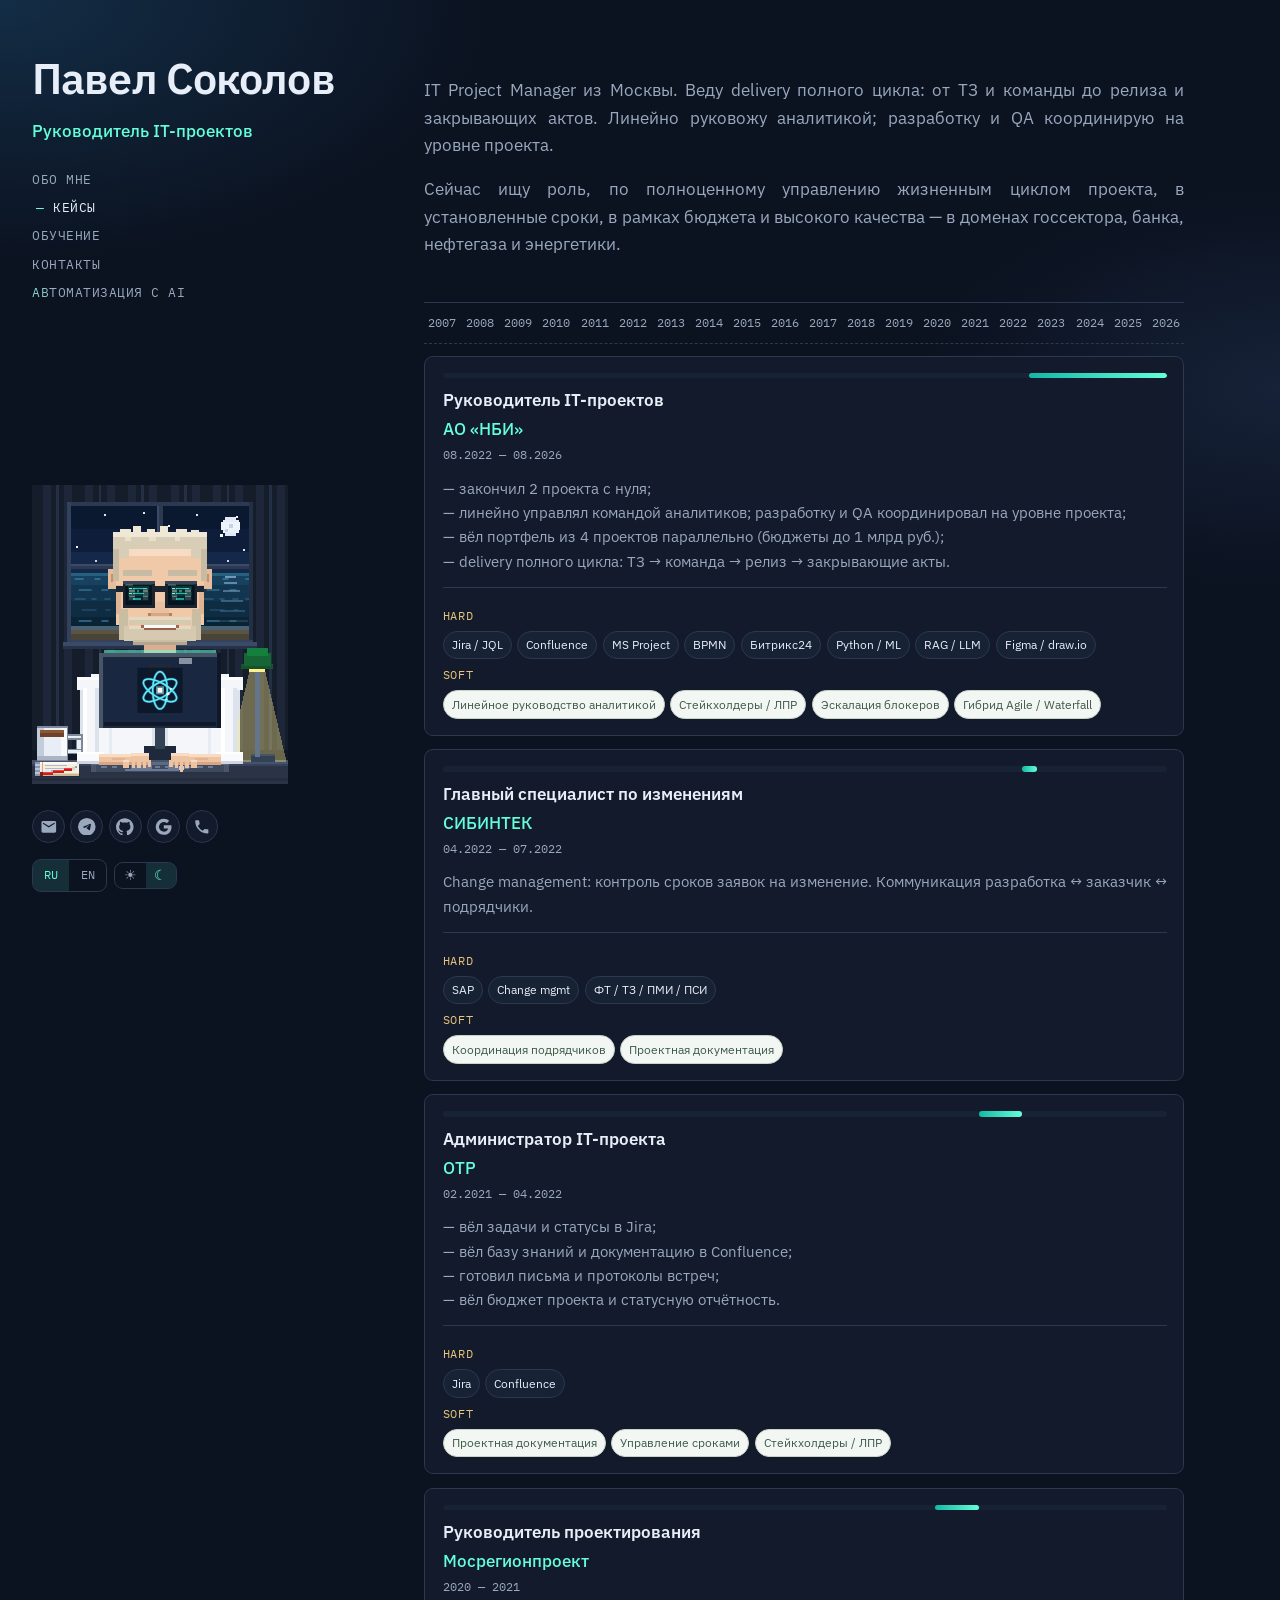
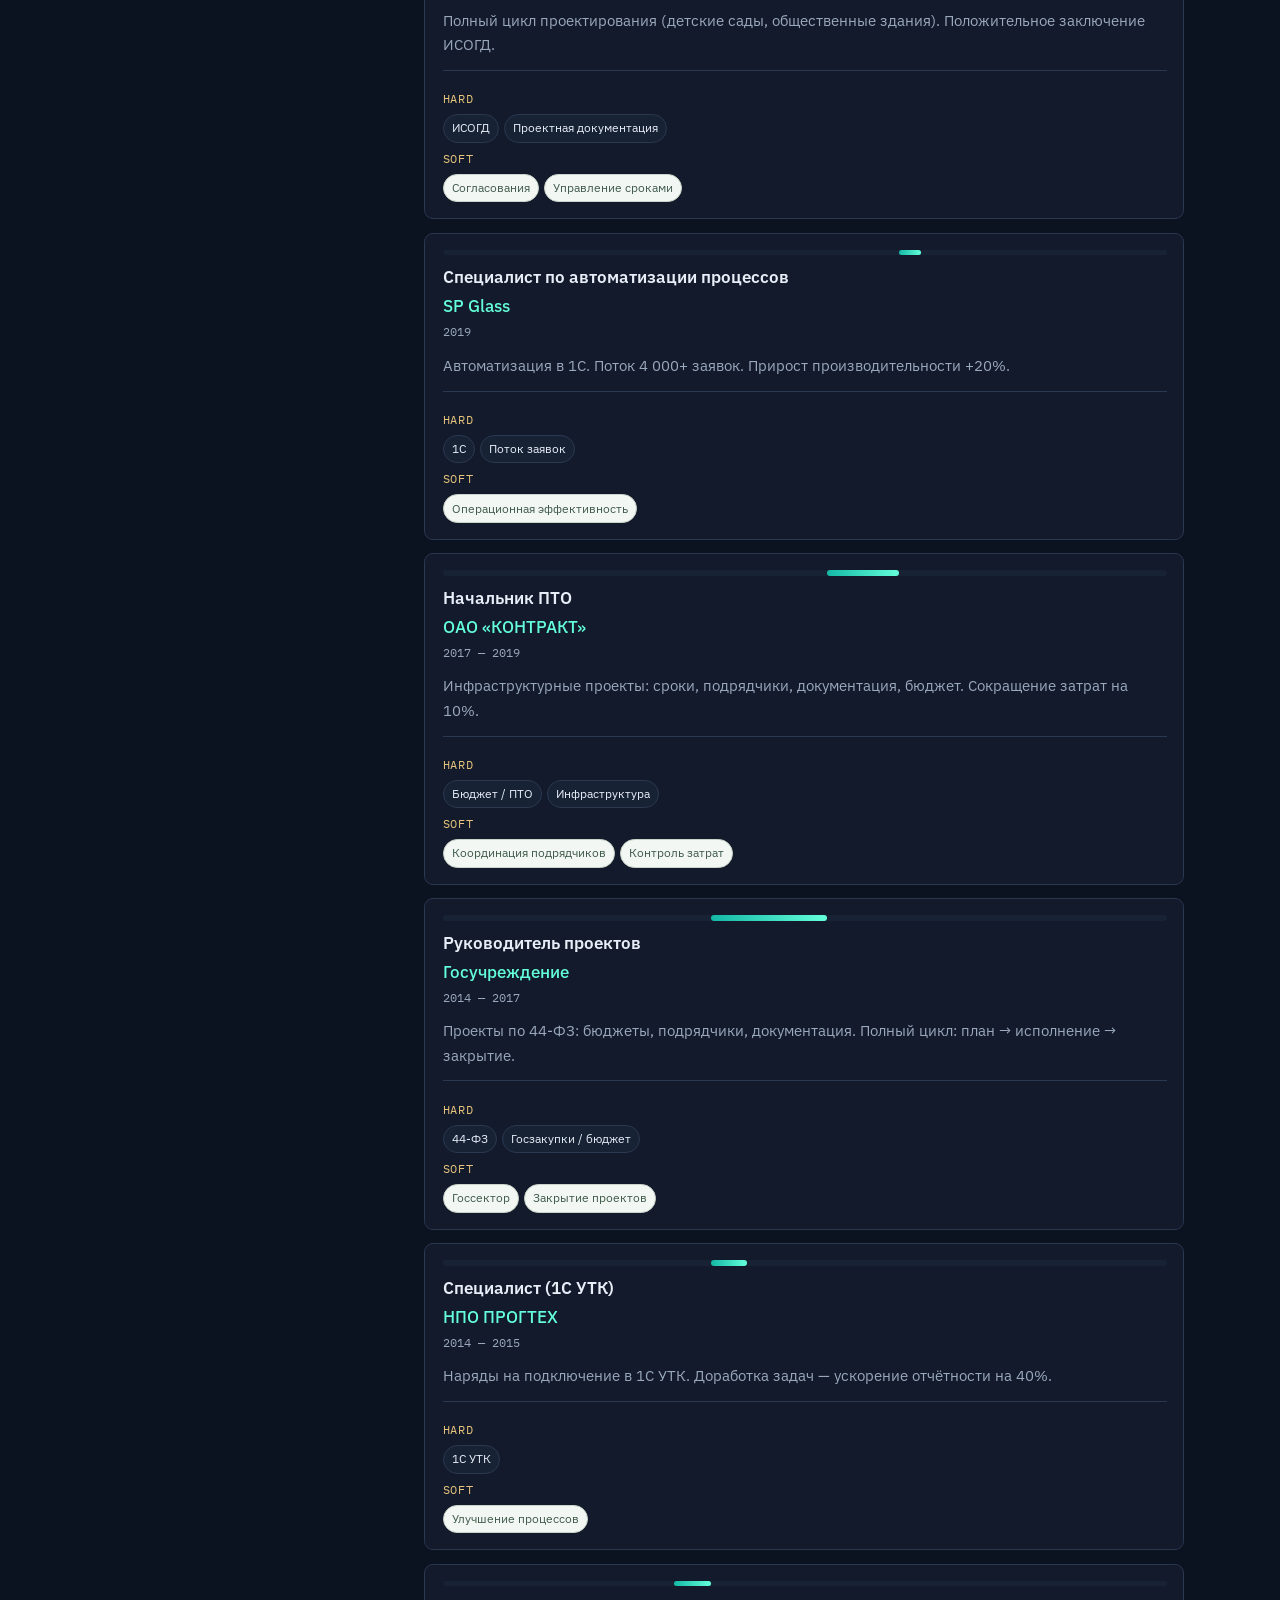
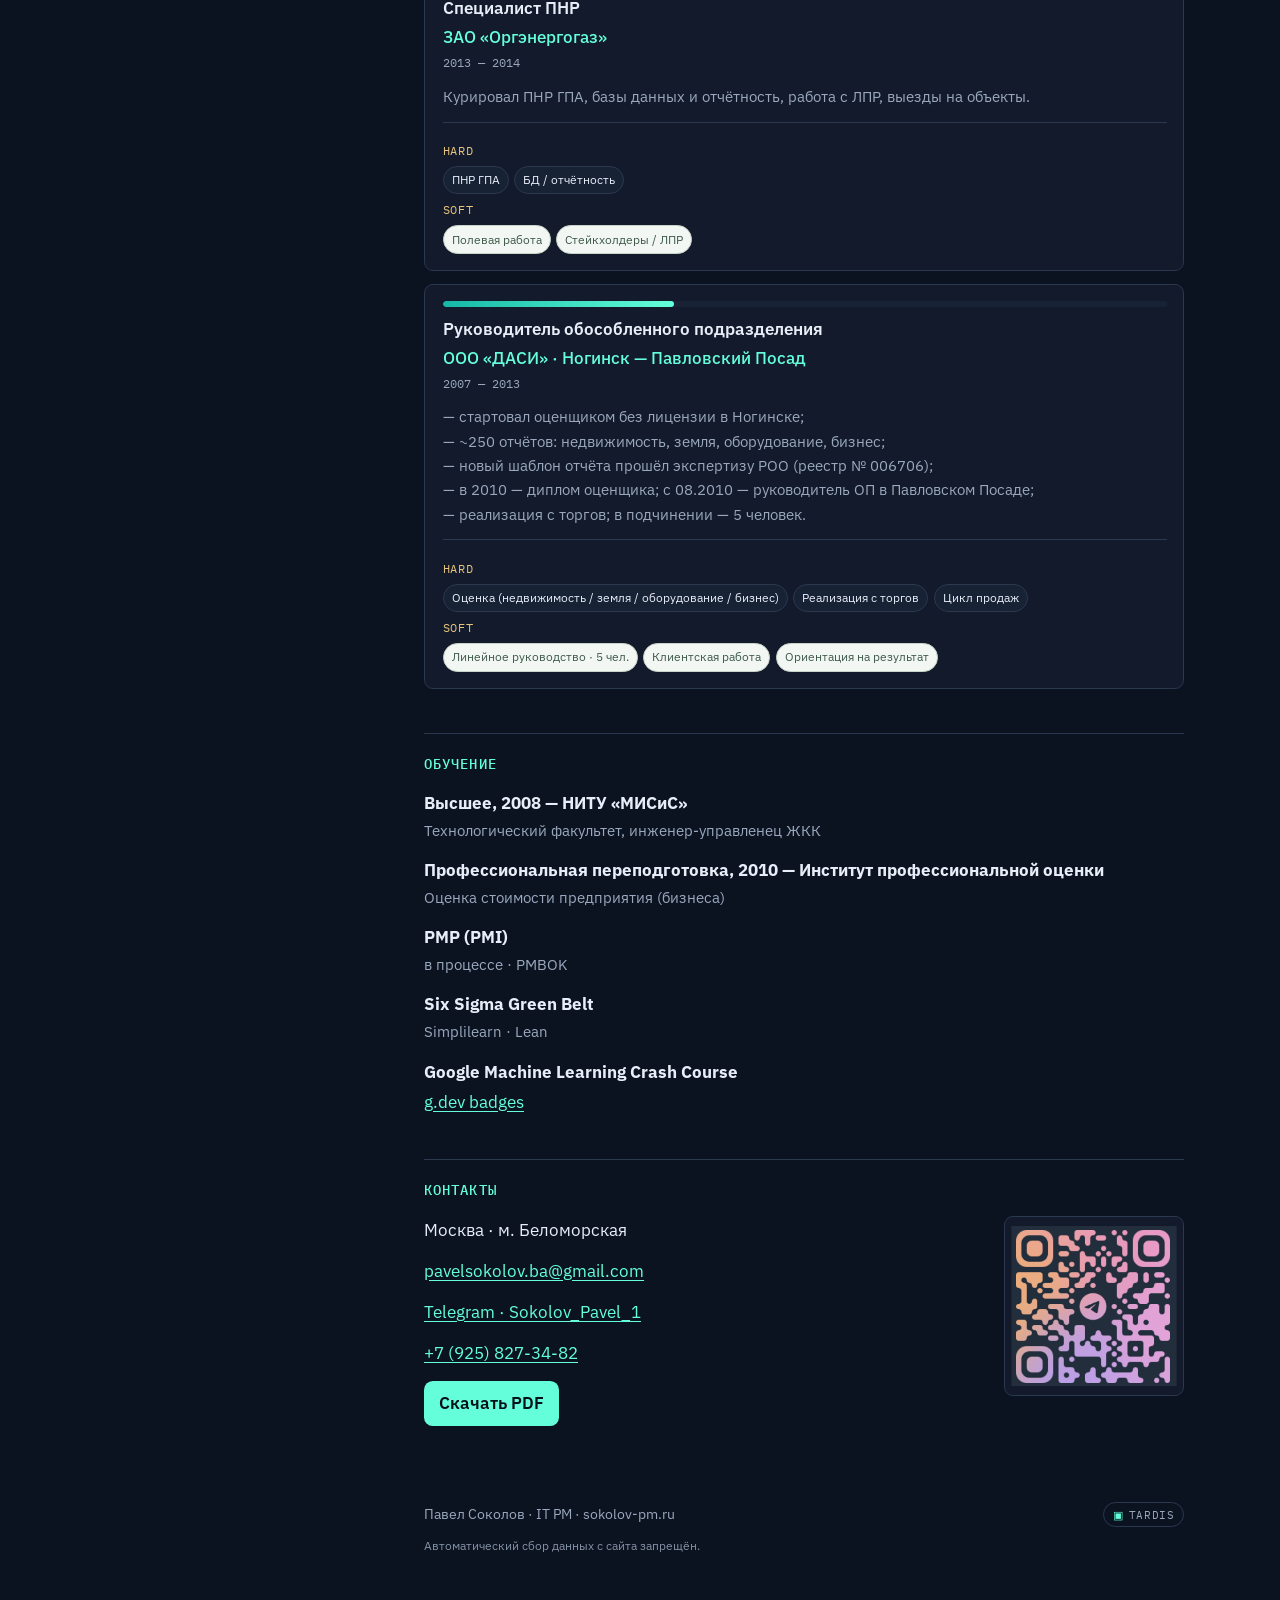
==== commit 2d51722e: "Add Lean+AI VSM funnel with OCR/RAG, nav shimmer, and dark default. Align process label within the V" ====
--- a/index.html
+++ b/index.html
@@ -1,5 +1,5 @@
 <!DOCTYPE html>
-<html lang="ru">
+<html lang="ru" data-theme="dark">
 <head>
   <meta charset="UTF-8">
   <meta name="viewport" content="width=device-width, initial-scale=1">
@@ -9,7 +9,7 @@
   <link rel="preconnect" href="https://fonts.googleapis.com">
   <link rel="preconnect" href="https://fonts.gstatic.com" crossorigin>
   <link href="https://fonts.googleapis.com/css2?family=IBM+Plex+Mono:wght@400;500&family=IBM+Plex+Sans:wght@400;500;600&display=swap&v=auto1" rel="stylesheet">
-  <link rel="stylesheet" href="styles.css?v=mai4">
+  <link rel="stylesheet" href="styles.css?v=lean13">
   <link rel="stylesheet" href="avatar.css?v=auto1">
 </head>
 <body>
@@ -27,7 +27,7 @@
           <a href="#cases" data-nav="cases" data-i18n="nav_cases">Кейсы</a>
           <a href="#education" data-nav="education" data-i18n="nav_education">Обучение</a>
           <a href="#contact" data-nav="contact" data-i18n="nav_contact">Контакты</a>
-          <a href="#automation" data-nav="automation" data-i18n="nav_automation">Автоматизация с AI</a>
+          <a href="#automation" class="aside__nav-attn" data-nav="automation" data-i18n="nav_automation">Автоматизация с AI</a>
         </nav>
 
         <figure class="avatar is-note-gone" data-avatar aria-hidden="true">
@@ -1135,8 +1135,8 @@
             <button type="button" class="lang__btn" data-set-lang="en" aria-pressed="false">EN</button>
           </div>
           <div class="theme" role="group" aria-label="Theme">
-            <button type="button" class="theme__btn is-active" data-set-theme="light" aria-pressed="true" title="Light">☀</button>
-            <button type="button" class="theme__btn" data-set-theme="dark" aria-pressed="false" title="Dark">☾</button>
+            <button type="button" class="theme__btn" data-set-theme="light" aria-pressed="false" title="Light">☀</button>
+            <button type="button" class="theme__btn is-active" data-set-theme="dark" aria-pressed="true" title="Dark">☾</button>
           </div>
         </div>
       </div>
@@ -1477,13 +1477,26 @@
       </section>
       </div>
 
-      <section class="auto-view" id="automation" hidden aria-labelledby="auto-title">
+      <section class="auto-view" id="automation" hidden aria-labelledby="auto-title" data-auto-root>
         <header class="auto__head">
-          <p class="auto__badge" data-i18n="auto_badge">В разработке</p>
-          <h2 id="auto-title" data-i18n="auto_title">Modern AI company</h2>
-          <p class="auto__lead" data-i18n="auto_lead">Три документа «Сделка+» → слоты → AI Хаб. Перетащите в любой пустой слот; клик — превью; при 3/3 — сводный бриф и кнопки Хаба.</p>
+          <div class="auto__tabs" role="tablist" aria-label="Automation demos">
+            <button type="button" class="auto__tab is-active" role="tab" id="auto-tab-modern" aria-selected="true" aria-controls="auto-panel-modern" data-auto-tab="modern" data-i18n="auto_tab_modern">Modern AI company</button>
+            <button type="button" class="auto__tab" role="tab" id="auto-tab-lean" aria-selected="false" aria-controls="auto-panel-lean" data-auto-tab="lean" data-i18n="auto_tab_lean">Lean+AI</button>
+          </div>
+          <div class="auto__title-row">
+            <h2 id="auto-title" data-auto-title data-i18n="auto_title">Modern AI company</h2>
+            <p class="auto__process" data-auto-process data-i18n="lean_domain" hidden>Процесс: согласование изменения IT-регламента / запуск внутреннего сервиса</p>
+          </div>
+          <p class="auto__lead" data-auto-lead data-i18n="auto_lead">Три документа «Сделка+» → слоты → AI Хаб. Перетащите в любой пустой слот; клик — превью; при 3/3 — сводный бриф и кнопки Хаба.</p>
+          <div class="auto__lead auto__lead--lean" data-auto-lead-lean hidden>
+            <p data-i18n="lean_p1">Согласования IT-изменений тянутся месяцами: заявка застревает в очередях, а команда теряет время на ожидание.</p>
+            <p data-i18n="lean_p2">Знания о регламентах и прецедентах живут в головах экспертов, а не в общем контуре.</p>
+            <p data-i18n="lean_p3">Регламенты, договоры и акты часто лежат сканами, PDF и вложениями — пакет собирают, перерывая десятки файлов и рукописных пометок.</p>
+            <p data-i18n="lean_p4">Всё это можно упростить и закрыть связкой современных AI-инструментов (OCR, RAG, агенты) и Lean-практик (5S, poka-yoke, сокращение ожидания).</p>
+          </div>
         </header>
 
+        <div class="auto__panel" id="auto-panel-modern" role="tabpanel" aria-labelledby="auto-tab-modern" data-auto-panel="modern">
         <div class="auto__tool" data-auto-tool data-excel-tool>
           <div class="knz-stage" data-knz-stage>
             <svg class="knz-wires" data-knz-wires aria-hidden="true"></svg>
@@ -1559,6 +1572,211 @@
             </div>
             <div class="knz-artifact-body" data-artifact-body></div>
           </section>
+        </div>
+        </div>
+
+        <div class="auto__panel" id="auto-panel-lean" role="tabpanel" aria-labelledby="auto-tab-lean" data-auto-panel="lean" hidden>
+          <div class="lean-vsm" data-lean-vsm data-lean-mode="asis">
+            <div class="lean-vsm__metrics" data-lean-metrics>
+              <div class="lean-metric">
+                <span class="lean-metric__label" data-i18n="lean_m_lead">Lead time</span>
+                <span class="lean-metric__value" data-lean-m="lead" data-i18n="lean_m_lead_v">47 → 6 дн.</span>
+              </div>
+              <div class="lean-metric">
+                <span class="lean-metric__label" data-i18n="lean_m_queue">Очередь согласований</span>
+                <span class="lean-metric__value" data-lean-m="queue" data-i18n="lean_m_queue_v">18 → 2 дн.</span>
+              </div>
+              <div class="lean-metric">
+                <span class="lean-metric__label" data-i18n="lean_m_search">Поиск информации</span>
+                <span class="lean-metric__value" data-lean-m="search" data-i18n="lean_m_search_v">6 ч/нед → 20 мин</span>
+              </div>
+              <div class="lean-metric">
+                <span class="lean-metric__label" data-i18n="lean_m_ca">%C/A (с первого раза)</span>
+                <span class="lean-metric__value" data-lean-m="ca" data-i18n="lean_m_ca_v">62% → 94%</span>
+              </div>
+            </div>
+
+            <div class="lean-funnel lean-funnel--main" data-lean-funnel="main" aria-hidden="false">
+              <p class="lean-funnel__sr" data-i18n="lean_funnel_aria">Воронка согласования: арки — ворота процесса, фигурки — заявки, мишень — релиз</p>
+            </div>
+
+            <div class="lean-vsm__cta-row">
+              <button type="button" class="lean-vsm__cta" data-lean-toggle data-i18n="lean_cta_tobe">Показать To-Be с AI</button>
+              <p class="lean-vsm__hint" data-i18n="lean_cta_hint">Нажмите кнопку — поток To-Be: OCR→RAG, агенты, 5S и poka-yoke на входе.</p>
+            </div>
+
+            <div class="lean-stream lean-stream--asis" data-lean-stream="asis">
+              <div class="lean-stream__head">
+                <h3 data-i18n="lean_asis_title">As-Is · текущий поток</h3>
+                <p data-i18n="lean_asis_sub">Ожидание, повторные заходы, «знание в головах», нечитаемые сканы</p>
+              </div>
+              <ol class="lean-steps">
+                <li class="lean-step lean-step--wait" data-waste="motion">
+                  <span class="lean-step__n">1</span>
+                  <div class="lean-step__body">
+                    <strong data-i18n="lean_s1_t">Заявка · инициатор собирает пакет</strong>
+                    <span class="lean-step__meta" data-i18n="lean_s1_m">PT 2д · Wait — · %C/A 55%</span>
+                    <span class="lean-step__note" data-i18n="lean_s1_d">Боль: пакет собирают вручную — сканы, вложения писем, рукописные пометки; прецеденты ищут часами.</span>
+                    <span class="lean-step__tag" data-i18n="lean_waste_search">waste: motion / overprocessing</span>
+                    <span class="lean-step__tag" data-i18n="lean_waste_tribal">tribal knowledge</span>
+                  </div>
+                </li>
+                <li class="lean-step lean-step--wait" data-waste="waiting">
+                  <span class="lean-step__n">2</span>
+                  <div class="lean-step__body">
+                    <strong data-i18n="lean_s2_t">ИБ · согласование безопасности</strong>
+                    <span class="lean-step__meta" data-i18n="lean_s2_m">PT 1д · Wait 12д · %C/A 48%</span>
+                    <span class="lean-step__note" data-i18n="lean_s2_d">Боль: заявка неделями в очереди; контекст размазан по переписке, уточнения идут кругами.</span>
+                    <span class="lean-step__tag" data-i18n="lean_waste_wait">waste: waiting</span>
+                    <span class="lean-step__tag" data-i18n="lean_waste_queue">очередь месяцев</span>
+                  </div>
+                </li>
+                <li class="lean-step lean-step--wait" data-waste="rework">
+                  <span class="lean-step__n">3</span>
+                  <div class="lean-step__body">
+                    <strong data-i18n="lean_s3_t">Архитектура · повторные правки</strong>
+                    <span class="lean-step__meta" data-i18n="lean_s3_m">PT 1д · Wait 8д · re-entry ×2–3</span>
+                    <span class="lean-step__note" data-i18n="lean_s3_d">Боль: нет единого brief и читаемого корпуса — возвраты на доработку 2–3 раза.</span>
+                    <span class="lean-step__tag" data-i18n="lean_waste_rework">waste: rework</span>
+                    <span class="lean-step__tag" data-i18n="lean_waste_tribal">tribal knowledge</span>
+                  </div>
+                </li>
+                <li class="lean-step lean-step--wait" data-waste="waiting">
+                  <span class="lean-step__n">4</span>
+                  <div class="lean-step__body">
+                    <strong data-i18n="lean_s4_t">Юристы · compliance</strong>
+                    <span class="lean-step__meta" data-i18n="lean_s4_m">PT 0.5д · Wait 10д</span>
+                    <span class="lean-step__note" data-i18n="lean_s4_d">Боль: ждут сканы договоров и актов; сверка клаузул и виз — вручную по PDF.</span>
+                    <span class="lean-step__tag" data-i18n="lean_waste_wait">waste: waiting</span>
+                    <span class="lean-step__tag" data-i18n="lean_waste_search">waste: motion / overprocessing</span>
+                  </div>
+                </li>
+                <li class="lean-step lean-step--wait" data-waste="waiting">
+                  <span class="lean-step__n">5</span>
+                  <div class="lean-step__body">
+                    <strong data-i18n="lean_s5_t">ЛПР · утверждение</strong>
+                    <span class="lean-step__meta" data-i18n="lean_s5_m">PT 0.5д · Wait 14д · очередь 18д</span>
+                    <span class="lean-step__note" data-i18n="lean_s5_d">Боль: непрозрачная очередь; decision pack собирают в последний момент из разрозненных файлов.</span>
+                    <span class="lean-step__tag" data-i18n="lean_waste_wait">waste: waiting</span>
+                    <span class="lean-step__tag" data-i18n="lean_waste_queue">очередь месяцев</span>
+                  </div>
+                </li>
+                <li class="lean-step lean-step--wait" data-waste="motion">
+                  <span class="lean-step__n">6</span>
+                  <div class="lean-step__body">
+                    <strong data-i18n="lean_s6_t">Внедрение · рассылка</strong>
+                    <span class="lean-step__meta" data-i18n="lean_s6_m">PT 2д · стандарт работы размыт</span>
+                    <span class="lean-step__note" data-i18n="lean_s6_d">Боль: после релиза знания снова уходят в головы; онбординг новых согласующих медленный.</span>
+                    <span class="lean-step__tag" data-i18n="lean_waste_tribal">tribal knowledge</span>
+                    <span class="lean-step__tag" data-i18n="lean_waste_search">waste: motion / overprocessing</span>
+                  </div>
+                </li>
+              </ol>
+            </div>
+
+            <div class="lean-stream lean-stream--tobe" data-lean-stream="tobe" hidden>
+              <div class="lean-stream__head">
+                <h3 data-i18n="lean_tobe_title">To-Be · поток с Lean + AI</h3>
+                <p data-i18n="lean_tobe_sub">Скан → OCR → chunk/index → RAG · 5S корпуса · poka-yoke · агенты на ожиданиях</p>
+              </div>
+              <p class="lean-vsm__pipe" data-i18n="lean_tobe_pipe">Цепочка OCR→RAG: скан / PDF / вложение → OCR (в т.ч. рукопись) → чанки и индекс → ответы RAG согласующим и агентам</p>
+              <ol class="lean-steps">
+                <li class="lean-step lean-step--ai">
+                  <span class="lean-step__n">1</span>
+                  <div class="lean-step__body">
+                    <strong data-i18n="lean_t1_t">OCR + 5S: сканы и вложения в корпус</strong>
+                    <span class="lean-step__meta" data-i18n="lean_t1_m">PT 1–2ч · договоры / PDF / бумажные согласования → текст</span>
+                    <span class="lean-step__note" data-i18n="lean_t1_d">Практика: OCR · 5S корпуса · AI-агент собирает пакет по шаблону</span>
+                    <span class="lean-step__tag lean-step__tag--ai" data-i18n="lean_tag_ocr">OCR</span>
+                    <span class="lean-step__tag lean-step__tag--lean" data-i18n="lean_tag_5s">5S</span>
+                    <span class="lean-step__tag lean-step__tag--ai" data-i18n="lean_tag_ai">AI agent</span>
+                  </div>
+                </li>
+                <li class="lean-step lean-step--ai">
+                  <span class="lean-step__n">2</span>
+                  <div class="lean-step__body">
+                    <strong data-i18n="lean_t2_t">Chunk / index → RAG: прецеденты за минуты</strong>
+                    <span class="lean-step__meta" data-i18n="lean_t2_m">PT 20 мин · visual management · единый источник правды</span>
+                    <span class="lean-step__note" data-i18n="lean_t2_d">Практика: OCR→RAG — ответы по проиндексированным сканам регламентов и кейсов</span>
+                    <span class="lean-step__tag lean-step__tag--ai" data-i18n="lean_tag_ocr">OCR</span>
+                    <span class="lean-step__tag lean-step__tag--ai" data-i18n="lean_tag_rag">RAG</span>
+                  </div>
+                </li>
+                <li class="lean-step lean-step--ai">
+                  <span class="lean-step__n">3</span>
+                  <div class="lean-step__body">
+                    <strong data-i18n="lean_t3_t">Poka-yoke: проверка пакета и клаузул</strong>
+                    <span class="lean-step__meta" data-i18n="lean_t3_m">%C/A 94% · блок неполных заявок · меньше re-submit</span>
+                    <span class="lean-step__note" data-i18n="lean_t3_d">Практика: poka-yoke + RAG по OCR-тексту — нет обязательных пунктов / подписей</span>
+                    <span class="lean-step__tag lean-step__tag--lean" data-i18n="lean_tag_poka">poka-yoke</span>
+                    <span class="lean-step__tag lean-step__tag--ai" data-i18n="lean_tag_rag">RAG</span>
+                  </div>
+                </li>
+                <li class="lean-step lean-step--ai">
+                  <span class="lean-step__n">4</span>
+                  <div class="lean-step__body">
+                    <strong data-i18n="lean_t4_t">Параллельные ревью ИБ / арх / legal</strong>
+                    <span class="lean-step__meta" data-i18n="lean_t4_m">Wait 1–2д · RAG-бриф для согласующего</span>
+                    <span class="lean-step__note" data-i18n="lean_t4_d">Практика: AI-агент + RAG — контекст и цитаты из сканов/регламентов у ревьюера</span>
+                    <span class="lean-step__tag lean-step__tag--ai" data-i18n="lean_tag_ai">AI agent</span>
+                    <span class="lean-step__tag lean-step__tag--ai" data-i18n="lean_tag_rag">RAG</span>
+                    <span class="lean-step__tag lean-step__tag--lean" data-i18n="lean_tag_pull">pull / standard work</span>
+                  </div>
+                </li>
+                <li class="lean-step lean-step--ai">
+                  <span class="lean-step__n">5</span>
+                  <div class="lean-step__body">
+                    <strong data-i18n="lean_t5_t">ЛПР: короткий decision pack</strong>
+                    <span class="lean-step__meta" data-i18n="lean_t5_m">Очередь 2д · lead time 6д · audit trail готов</span>
+                    <span class="lean-step__note" data-i18n="lean_t5_d">Практика: AI-агент — сжатый пакет с ссылками на проиндексированные источники</span>
+                    <span class="lean-step__tag lean-step__tag--ai" data-i18n="lean_tag_ai">AI agent</span>
+                  </div>
+                </li>
+                <li class="lean-step lean-step--ai">
+                  <span class="lean-step__n">6</span>
+                  <div class="lean-step__body">
+                    <strong data-i18n="lean_t6_t">Авто-внедрение + уведомления</strong>
+                    <span class="lean-step__meta" data-i18n="lean_t6_m">PT 4ч · стандарт работы · онбординг быстрее</span>
+                    <span class="lean-step__note" data-i18n="lean_t6_d">Практика: standard work · 5S — единый корпус после релиза, без «знаний в головах»</span>
+                    <span class="lean-step__tag lean-step__tag--lean" data-i18n="lean_tag_std">standard work</span>
+                    <span class="lean-step__tag lean-step__tag--lean" data-i18n="lean_tag_5s">5S</span>
+                  </div>
+                </li>
+              </ol>
+
+              <aside class="lean-result" aria-labelledby="lean-result-title">
+                <h4 id="lean-result-title" data-i18n="lean_result_title">Результат для компании</h4>
+                <ul>
+                  <li data-i18n="lean_result_1">Регламенты, сканы договоров и актов — searchable; один источник правды вместо папок и почты</li>
+                  <li data-i18n="lean_result_2">First-pass approval ↑ (≈62% → 94%), меньше возвратов и повторных кругов</li>
+                  <li data-i18n="lean_result_3">Lead time 47 → 6 дней; очередь ЛПР 18 → 2 дня</li>
+                  <li data-i18n="lean_result_4">Поиск по базе: часы в неделю → минуты; онбординг новых согласующих быстрее</li>
+                  <li data-i18n="lean_result_5">Poka-yoke на входе: нет «потерянных» клаузул и неполных пакетов</li>
+                  <li data-i18n="lean_result_6">Прозрачный audit trail: кто что утвердил и на каком OCR/RAG-контексте</li>
+                </ul>
+              </aside>
+            </div>
+
+            <aside class="lean-ocr-cases" aria-labelledby="lean-ocr-title">
+              <h4 id="lean-ocr-title" data-i18n="lean_ocr_title">Типовые кейсы OCR + RAG</h4>
+              <ul>
+                <li data-i18n="lean_ocr_1">Сканы договоров / PDF / бумажные листы согласования → OCR → индекс → ответы согласующим</li>
+                <li data-i18n="lean_ocr_2">Рукописные пометки на формах и визах — в текст, затем в RAG-контекст заявки</li>
+                <li data-i18n="lean_ocr_3">Устаревшие регламенты как картинки/фото страниц — в searchable корпус (5S)</li>
+                <li data-i18n="lean_ocr_4">Сканы счетов и актов → в базу знаний для агентов и сверки с заявкой</li>
+                <li data-i18n="lean_ocr_5">Вложения писем (сканы, TIFF, «плоский» PDF) — без ручного перепечатывания</li>
+                <li data-i18n="lean_ocr_6">Poka-yoke: RAG по OCR-корпусу ловит отсутствующие обязательные пункты до старта ревью</li>
+              </ul>
+            </aside>
+
+            <ul class="lean-legend" aria-label="Legend">
+              <li><span class="lean-legend__swatch lean-legend__swatch--ai"></span><span data-i18n="lean_leg_ai">AI agent</span></li>
+              <li><span class="lean-legend__swatch lean-legend__swatch--ocr"></span><span data-i18n="lean_leg_ocr">OCR → RAG</span></li>
+              <li><span class="lean-legend__swatch lean-legend__swatch--5s"></span><span data-i18n="lean_leg_5s">5S · база знаний</span></li>
+              <li><span class="lean-legend__swatch lean-legend__swatch--poka"></span><span data-i18n="lean_leg_poka">poka-yoke</span></li>
+              <li><span class="lean-legend__swatch lean-legend__swatch--waste"></span><span data-i18n="lean_leg_waste">потери (waiting / rework)</span></li>
+            </ul>
+          </div>
         </div>
       </section>
 
@@ -1646,7 +1864,7 @@
     <article class="case" data-case="rag-ml">
       <p class="case__tag">ML / LLM</p>
       <h3 data-i18n="case_rag_title">RAG 10 ГБ + ML 78%</h3>
-      <p data-i18n="case_rag_body">База знаний RAG/LLM. Прогноз электропотребления (Python).</p>
+      <p data-i18n="case_rag_body">База знаний RAG/LLM (в т.ч. OCR сканов → индекс). Прогноз электропотребления (Python).</p>
       <p><a href="https://github.com/Paberusokorofu/energy-predict" rel="noopener noreferrer" target="_blank">energy-predict</a></p>
     </article>
     <article class="case" data-case="change-sap">
@@ -1696,10 +1914,11 @@
     </article>
   </template>
 
-  <script src="i18n.js?v=mai4"></script>
-  <script src="theme.js"></script>
+  <script src="i18n.js?v=lean10"></script>
+  <script src="theme.js?v=dark1"></script>
   <script src="avatar.js"></script>
   <script src="automation-ai.js?v=mai4"></script>
-  <script src="app.js?v=mai4"></script>
+  <script src="lean-vsm.js?v=lean10"></script>
+  <script src="app.js?v=lean4"></script>
 </body>
 </html>
--- a/styles.css
+++ b/styles.css
@@ -213,6 +213,123 @@
   color: var(--accent);
 }
 
+.aside__nav a.aside__nav-attn {
+  position: relative;
+  display: inline-block;
+  width: fit-content;
+  color: transparent;
+  background-image: linear-gradient(
+    105deg,
+    var(--muted) 0%,
+    var(--muted) 38%,
+    color-mix(in srgb, var(--accent) 55%, var(--muted)) 46%,
+    var(--accent) 50%,
+    color-mix(in srgb, var(--accent) 55%, var(--muted)) 54%,
+    var(--muted) 62%,
+    var(--muted) 100%
+  );
+  background-size: 220% 100%;
+  background-position: 100% 0;
+  -webkit-background-clip: text;
+  background-clip: text;
+  -webkit-text-fill-color: transparent;
+  animation: aside-nav-attn-shimmer 7s ease-in-out infinite;
+}
+
+.aside__nav a.aside__nav-attn::after {
+  content: "";
+  position: absolute;
+  left: 0;
+  right: 0;
+  bottom: -0.14em;
+  height: 1px;
+  pointer-events: none;
+  background: repeating-linear-gradient(
+    90deg,
+    color-mix(in srgb, var(--accent) 75%, transparent) 0 0.28em,
+    transparent 0.28em 0.55em
+  );
+  background-size: 200% 100%;
+  background-position: 100% 0;
+  opacity: 0;
+  filter: drop-shadow(0 0 2px color-mix(in srgb, var(--accent) 45%, transparent));
+  animation: aside-nav-attn-dash 7s ease-in-out infinite;
+}
+
+.aside__nav a.aside__nav-attn:hover,
+.aside__nav a.aside__nav-attn.is-active {
+  background-image: none;
+  color: var(--ink);
+  -webkit-text-fill-color: var(--ink);
+  animation: none;
+}
+
+.aside__nav a.aside__nav-attn:hover::after,
+.aside__nav a.aside__nav-attn.is-active::after {
+  animation: none;
+  opacity: 0;
+}
+
+@keyframes aside-nav-attn-shimmer {
+  0%,
+  75% {
+    background-position: 100% 0;
+  }
+  88% {
+    background-position: 0% 0;
+  }
+  100% {
+    background-position: 0% 0;
+  }
+}
+
+@keyframes aside-nav-attn-dash {
+  0%,
+  75% {
+    opacity: 0;
+    background-position: 100% 0;
+  }
+  80% {
+    opacity: 0.85;
+  }
+  88% {
+    opacity: 0.65;
+    background-position: 0% 0;
+  }
+  95%,
+  100% {
+    opacity: 0;
+    background-position: 0% 0;
+  }
+}
+
+@media (prefers-reduced-motion: reduce) {
+  .aside__nav a.aside__nav-attn {
+    animation: none !important;
+    background-image: none;
+    color: var(--accent);
+    -webkit-text-fill-color: var(--accent);
+  }
+
+  .aside__nav a.aside__nav-attn::after {
+    animation: none !important;
+    opacity: 0.55;
+    background-position: 0 0;
+    filter: none;
+  }
+
+  .aside__nav a.aside__nav-attn:hover,
+  .aside__nav a.aside__nav-attn.is-active {
+    color: var(--ink);
+    -webkit-text-fill-color: var(--ink);
+  }
+
+  .aside__nav a.aside__nav-attn:hover::after,
+  .aside__nav a.aside__nav-attn.is-active::after {
+    opacity: 0;
+  }
+}
+
 .socials {
   list-style: none;
   display: flex;
@@ -1178,6 +1295,42 @@
   margin-bottom: 1.25rem;
 }
 
+.auto__tabs {
+  display: flex;
+  flex-wrap: wrap;
+  gap: 0.45rem;
+  margin: 0 0 0.7rem;
+}
+
+.auto__tab {
+  appearance: none;
+  display: inline-flex;
+  align-items: center;
+  margin: 0;
+  padding: 0.28rem 0.7rem;
+  border-radius: 999px;
+  border: 1px solid var(--line);
+  font-family: var(--font-mono);
+  font-size: 0.72rem;
+  letter-spacing: 0.04em;
+  text-transform: uppercase;
+  color: var(--muted);
+  background: var(--bg-soft);
+  cursor: pointer;
+  transition: color 0.2s var(--ease), background 0.2s var(--ease), border-color 0.2s var(--ease);
+}
+
+.auto__tab:hover {
+  color: var(--ink);
+  border-color: color-mix(in srgb, var(--accent) 45%, var(--line));
+}
+
+.auto__tab.is-active {
+  color: var(--accent);
+  background: var(--accent-dim);
+  border-color: color-mix(in srgb, var(--accent) 55%, var(--line));
+}
+
 .auto__badge {
   display: inline-block;
   margin: 0 0 0.55rem;
@@ -1192,10 +1345,50 @@
   background: var(--accent-dim);
 }
 
-.auto__head h2 {
-  margin: 0 0 0.45rem;
+.auto__title-row {
+  display: flex;
+  flex-wrap: nowrap;
+  align-items: center;
+  justify-content: flex-start;
+  gap: 0.5rem 1.25rem;
+  margin: 0 0 0.7rem;
+}
+
+.auto__title-row h2 {
+  margin: 0;
+  flex: 0 0 auto;
   font-size: clamp(1.35rem, 1.1rem + 1vw, 1.85rem);
   font-weight: 600;
+  line-height: 1.2;
+}
+
+.auto__process {
+  margin: 0;
+  flex: 1 1 auto;
+  align-self: center;
+  min-width: 0;
+  max-width: 26rem;
+  font-family: var(--font-mono);
+  font-size: 0.7rem;
+  letter-spacing: 0.02em;
+  color: var(--accent);
+  line-height: 1.2;
+}
+
+@media (max-width: 720px) {
+  .auto__title-row {
+    flex-wrap: wrap;
+    align-items: flex-start;
+  }
+
+  .auto__process {
+    flex: 1 1 100%;
+    max-width: none;
+  }
+}
+
+.auto__process[hidden] {
+  display: none !important;
 }
 
 .auto__lead {
@@ -1205,8 +1398,535 @@
   line-height: 1.55;
 }
 
+.auto__lead[hidden],
+.auto__lead--lean[hidden] {
+  display: none !important;
+}
+
+.auto__lead--lean {
+  display: grid;
+  gap: 0.45rem;
+}
+
+.auto__lead--lean p {
+  margin: 0;
+}
+
+.auto__panel[hidden] {
+  display: none !important;
+}
+
 .auto__tool {
   width: 100%;
+}
+
+/* —— Lean VSM —— */
+.lean-vsm {
+  display: grid;
+  gap: 1.15rem;
+  animation: drop 0.35s ease;
+}
+
+.lean-vsm__metrics {
+  display: grid;
+  grid-template-columns: repeat(4, minmax(0, 1fr));
+  gap: 0.65rem;
+}
+
+.lean-metric {
+  padding: 0.7rem 0.8rem;
+  border: 1px solid var(--line);
+  border-radius: var(--radius);
+  background: var(--bg-elev);
+}
+
+.lean-metric__label {
+  display: block;
+  margin-bottom: 0.25rem;
+  font-size: 0.72rem;
+  text-transform: uppercase;
+  letter-spacing: 0.04em;
+  color: var(--muted);
+  font-family: var(--font-mono);
+}
+
+.lean-metric__value {
+  font-weight: 600;
+  font-size: 0.98rem;
+  color: var(--ink);
+}
+
+.lean-vsm.is-tobe .lean-metric__value {
+  color: var(--accent);
+}
+
+.lean-funnel {
+  position: relative;
+  width: 100%;
+}
+
+.lean-funnel--main {
+  padding: 0.55rem 0.65rem 0.35rem;
+  border: 1px solid var(--line);
+  border-radius: var(--radius);
+  background:
+    radial-gradient(120% 80% at 10% 0%, color-mix(in srgb, var(--accent) 10%, transparent), transparent 55%),
+    linear-gradient(180deg, color-mix(in srgb, var(--bg-soft) 80%, transparent), var(--bg-elev));
+  overflow: hidden;
+}
+
+.lean-funnel__sr {
+  position: absolute;
+  width: 1px;
+  height: 1px;
+  padding: 0;
+  margin: -1px;
+  overflow: hidden;
+  clip: rect(0, 0, 0, 0);
+  white-space: nowrap;
+  border: 0;
+}
+
+.lean-funnel__svg {
+  display: block;
+  width: 100%;
+  height: auto;
+  max-height: 17rem;
+}
+
+.lean-funnel__path {
+  fill: url(#lean-path-grad);
+  stroke: color-mix(in srgb, var(--accent) 28%, var(--line));
+  stroke-width: 1;
+}
+
+.lean-funnel__path-line {
+  stroke: color-mix(in srgb, var(--ink) 22%, transparent);
+  stroke-width: 1.5;
+  stroke-dasharray: 3 5;
+}
+
+.lean-arch__ribbon {
+  fill: color-mix(in srgb, var(--arch-color) 22%, transparent);
+  stroke: var(--arch-color);
+  stroke-width: 1.6;
+  filter: url(#lean-arch-glow);
+  transition: fill 0.35s var(--ease), stroke 0.35s var(--ease);
+}
+
+.lean-vsm.is-tobe .lean-arch__ribbon {
+  fill: color-mix(in srgb, var(--arch-color) 14%, transparent);
+  stroke-width: 1.25;
+}
+
+.lean-arch__metric {
+  fill: var(--ink);
+  font-family: var(--font-mono);
+  font-size: 13px;
+  font-weight: 600;
+  letter-spacing: 0.02em;
+}
+
+.lean-vsm.is-tobe .lean-arch__metric {
+  fill: var(--accent);
+}
+
+.lean-arch__label {
+  fill: var(--muted);
+  font-family: var(--font);
+  font-size: 11px;
+  font-weight: 500;
+}
+
+.lean-funnel__target--outer {
+  fill: color-mix(in srgb, #e11d48 18%, var(--bg-elev));
+  stroke: #fb7185;
+  stroke-width: 2;
+}
+
+.lean-funnel__target--mid {
+  fill: color-mix(in srgb, #fff 12%, var(--bg-elev));
+  stroke: #fecdd3;
+  stroke-width: 1.5;
+}
+
+.lean-funnel__target--core {
+  fill: #e11d48;
+  stroke: #fecdd3;
+  stroke-width: 1;
+}
+
+.lean-funnel__stand {
+  stroke: color-mix(in srgb, var(--ink) 45%, transparent);
+  stroke-width: 1.5;
+  stroke-linecap: round;
+}
+
+.lean-runner__head {
+  fill: color-mix(in srgb, var(--ink) 88%, transparent);
+  stroke: none;
+}
+
+.lean-runner__body,
+.lean-runner__arm,
+.lean-runner__leg {
+  fill: none;
+  stroke: color-mix(in srgb, var(--ink) 82%, transparent);
+  stroke-width: 1.7;
+  stroke-linecap: round;
+  stroke-linejoin: round;
+}
+
+.lean-runner__track {
+  will-change: transform;
+}
+
+.lean-runner__bob {
+  transform: translateY(var(--path-y, 186px));
+}
+
+.lean-runner.is-static .lean-runner__track,
+.lean-runner.is-static .lean-runner__bob {
+  animation: none !important;
+}
+
+.lean-runner.is-static .lean-runner__track {
+  transform: translateX(var(--run-x, 120px));
+}
+
+.lean-runner.is-static .lean-runner__bob {
+  transform: translateY(var(--path-y, 186px));
+}
+
+.lean-runner.is-fast:not(.is-static) .lean-runner__leg--l {
+  animation: lean-stride-l 0.28s ease-in-out infinite;
+}
+
+.lean-runner.is-fast:not(.is-static) .lean-runner__leg--r {
+  animation: lean-stride-r 0.28s ease-in-out infinite;
+}
+
+.lean-funnel__runners {
+  pointer-events: none;
+}
+
+.lean-vsm.is-tobe .lean-funnel__arches {
+  opacity: 0.88;
+}
+
+@keyframes lean-stride-l {
+  0%,
+  100% {
+    transform: rotate(0deg);
+  }
+  50% {
+    transform: rotate(18deg);
+  }
+}
+
+@keyframes lean-stride-r {
+  0%,
+  100% {
+    transform: rotate(0deg);
+  }
+  50% {
+    transform: rotate(-18deg);
+  }
+}
+
+.lean-vsm__cta-row {
+  display: flex;
+  flex-wrap: wrap;
+  align-items: center;
+  gap: 0.85rem 1.1rem;
+  padding: 0.85rem 1rem;
+  border-radius: var(--radius);
+  border: 1px dashed color-mix(in srgb, var(--accent) 55%, var(--line));
+  background: linear-gradient(135deg, var(--accent-dim), transparent 70%);
+}
+
+.lean-vsm__cta {
+  appearance: none;
+  border: none;
+  cursor: pointer;
+  padding: 0.7rem 1.25rem;
+  border-radius: var(--radius);
+  font-family: var(--font);
+  font-size: 1rem;
+  font-weight: 600;
+  color: var(--accent-ink);
+  background: var(--accent);
+  box-shadow: 0 0 0 3px color-mix(in srgb, var(--accent) 25%, transparent);
+  transition: transform 0.15s var(--ease), box-shadow 0.2s var(--ease);
+}
+
+.lean-vsm__cta:hover {
+  transform: translateY(-1px);
+  box-shadow: 0 0 0 4px color-mix(in srgb, var(--accent) 35%, transparent);
+}
+
+.lean-vsm__hint {
+  margin: 0;
+  flex: 1;
+  min-width: 14rem;
+  color: var(--muted);
+  font-size: 0.9rem;
+  line-height: 1.45;
+}
+
+.lean-stream {
+  padding: 1rem 1.05rem 1.1rem;
+  border: 1px solid var(--line);
+  border-radius: var(--radius);
+  background: var(--bg-elev);
+}
+
+.lean-stream--tobe.is-enter,
+.lean-stream--asis.is-enter {
+  animation: lean-enter 0.45s var(--ease);
+}
+
+@keyframes lean-enter {
+  from {
+    opacity: 0;
+    transform: translateY(0.55rem);
+  }
+  to {
+    opacity: 1;
+    transform: none;
+  }
+}
+
+.lean-stream__head {
+  margin-bottom: 0.85rem;
+}
+
+.lean-stream__head h3 {
+  margin: 0 0 0.2rem;
+  font-size: 1.05rem;
+}
+
+.lean-stream__head p {
+  margin: 0;
+  color: var(--muted);
+  font-size: 0.9rem;
+}
+
+.lean-steps {
+  list-style: none;
+  margin: 0;
+  padding: 0;
+  display: grid;
+  gap: 0.55rem;
+}
+
+.lean-step {
+  display: grid;
+  grid-template-columns: 2rem minmax(0, 1fr);
+  gap: 0.65rem;
+  align-items: start;
+  padding: 0.65rem 0.75rem;
+  border-radius: calc(var(--radius) - 0.1rem);
+  border: 1px solid var(--line);
+  background: var(--bg);
+}
+
+.lean-step--wait,
+.lean-step[data-waste="waiting"],
+.lean-step[data-waste="rework"],
+.lean-step[data-waste="motion"] {
+  border-color: color-mix(in srgb, var(--warn) 45%, var(--line));
+  background: color-mix(in srgb, var(--warn) 8%, var(--bg));
+}
+
+.lean-step--ai {
+  border-color: color-mix(in srgb, var(--accent) 40%, var(--line));
+  background: color-mix(in srgb, var(--accent) 7%, var(--bg));
+}
+
+.lean-step__n {
+  display: inline-flex;
+  align-items: center;
+  justify-content: center;
+  width: 1.7rem;
+  height: 1.7rem;
+  border-radius: 999px;
+  font-family: var(--font-mono);
+  font-size: 0.75rem;
+  font-weight: 500;
+  color: var(--accent);
+  background: var(--accent-dim);
+}
+
+.lean-step__body {
+  display: flex;
+  flex-wrap: wrap;
+  gap: 0.25rem 0.55rem;
+  align-items: baseline;
+}
+
+.lean-step__body strong {
+  flex: 1 1 100%;
+  font-weight: 600;
+}
+
+.lean-step__meta {
+  font-family: var(--font-mono);
+  font-size: 0.78rem;
+  color: var(--muted);
+}
+
+.lean-step__note {
+  flex: 1 1 100%;
+  margin: 0.1rem 0 0.15rem;
+  font-size: 0.82rem;
+  line-height: 1.4;
+  color: var(--muted);
+}
+
+.lean-step__tag {
+  font-family: var(--font-mono);
+  font-size: 0.68rem;
+  letter-spacing: 0.03em;
+  text-transform: uppercase;
+  padding: 0.12rem 0.4rem;
+  border-radius: 999px;
+  color: var(--warn);
+  background: color-mix(in srgb, var(--warn) 14%, transparent);
+}
+
+.lean-step__tag--ai {
+  color: var(--accent);
+  background: var(--accent-dim);
+}
+
+.lean-step__tag--lean {
+  color: var(--ink);
+  background: var(--bg-soft);
+  border: 1px solid var(--line);
+}
+
+.lean-vsm__pipe {
+  margin: 0 0 0.85rem;
+  padding: 0.55rem 0.75rem;
+  border-left: 3px solid var(--accent);
+  background: color-mix(in srgb, var(--accent) 8%, var(--bg));
+  font-size: 0.86rem;
+  line-height: 1.45;
+  color: var(--ink);
+}
+
+.lean-result,
+.lean-ocr-cases {
+  margin-top: 0.85rem;
+  padding: 0.85rem 1rem;
+  border: 1px solid var(--line);
+  border-radius: var(--radius);
+  background: var(--bg);
+}
+
+.lean-stream--tobe .lean-result {
+  margin-top: 1rem;
+  border-color: color-mix(in srgb, var(--accent) 35%, var(--line));
+  background: color-mix(in srgb, var(--accent) 5%, var(--bg));
+}
+
+.lean-result h4,
+.lean-ocr-cases h4 {
+  margin: 0 0 0.55rem;
+  font-size: 0.95rem;
+}
+
+.lean-result ul,
+.lean-ocr-cases ul {
+  margin: 0;
+  padding: 0 0 0 1.1rem;
+  display: grid;
+  gap: 0.35rem;
+  color: var(--ink);
+  font-size: 0.88rem;
+  line-height: 1.45;
+}
+
+.lean-ocr-cases {
+  background: linear-gradient(160deg, color-mix(in srgb, var(--accent) 6%, var(--bg-elev)), var(--bg-elev));
+}
+
+.lean-legend {
+  list-style: none;
+  margin: 0;
+  padding: 0;
+  display: flex;
+  flex-wrap: wrap;
+  gap: 0.65rem 1.1rem;
+  color: var(--muted);
+  font-size: 0.82rem;
+}
+
+.lean-legend li {
+  display: inline-flex;
+  align-items: center;
+  gap: 0.4rem;
+}
+
+.lean-legend__swatch {
+  width: 0.7rem;
+  height: 0.7rem;
+  border-radius: 2px;
+  border: 1px solid var(--line);
+}
+
+.lean-legend__swatch--ai {
+  background: var(--accent-dim);
+  border-color: var(--accent);
+}
+
+.lean-legend__swatch--ocr {
+  background: color-mix(in srgb, var(--accent) 45%, var(--bg));
+  border-color: var(--accent);
+}
+
+.lean-legend__swatch--5s,
+.lean-legend__swatch--poka {
+  background: var(--bg-soft);
+}
+
+.lean-legend__swatch--waste {
+  background: color-mix(in srgb, var(--warn) 35%, transparent);
+  border-color: var(--warn);
+}
+
+@media (max-width: 900px) {
+  .lean-vsm__metrics {
+    grid-template-columns: repeat(2, minmax(0, 1fr));
+  }
+}
+
+@media (max-width: 560px) {
+  .lean-vsm__metrics {
+    grid-template-columns: 1fr;
+  }
+
+  .lean-funnel__svg {
+    max-height: 13rem;
+  }
+}
+
+@media (prefers-reduced-motion: reduce) {
+  .lean-runner__track,
+  .lean-runner__bob,
+  .lean-runner__leg--l,
+  .lean-runner__leg--r {
+    animation: none !important;
+  }
+
+  .lean-runner .lean-runner__track {
+    transform: translateX(var(--run-x, 120px));
+  }
+
+  .lean-runner .lean-runner__bob {
+    transform: translateY(var(--path-y, 186px));
+  }
 }
 
 .knz-stage {
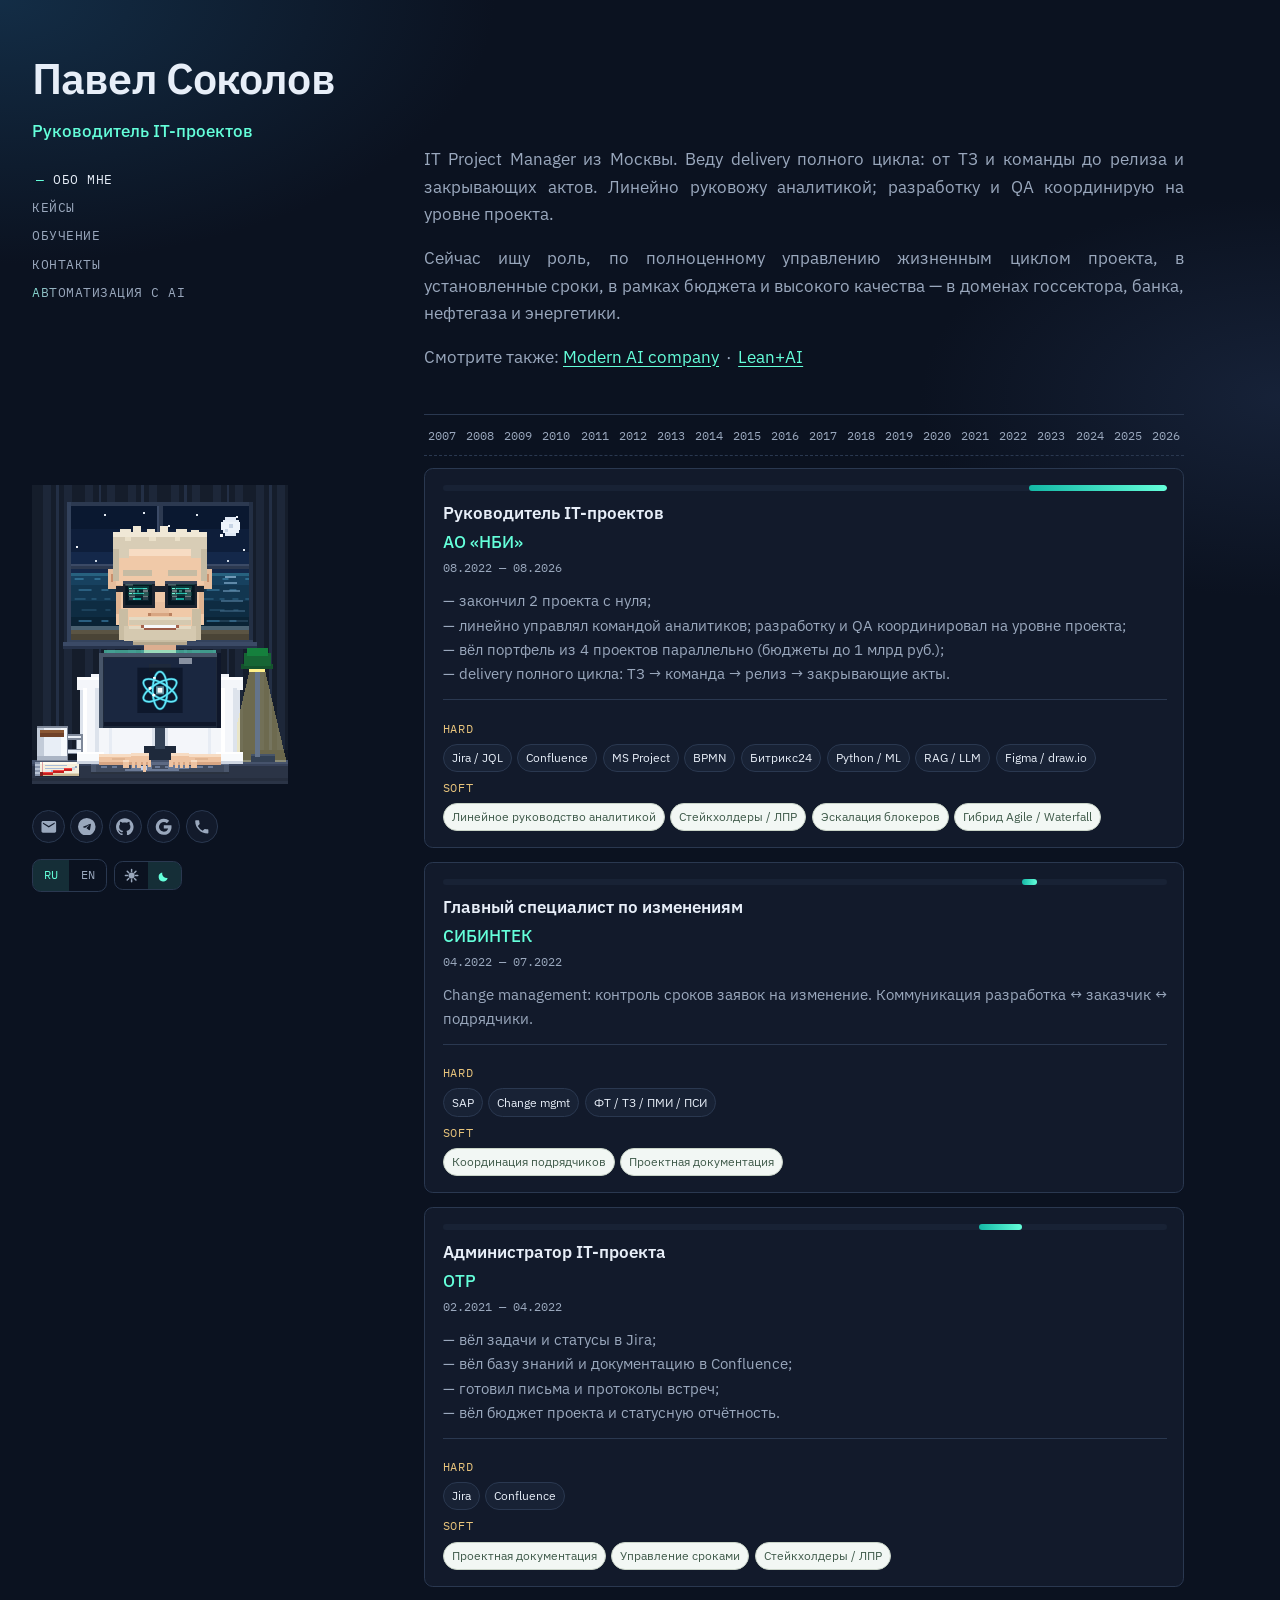
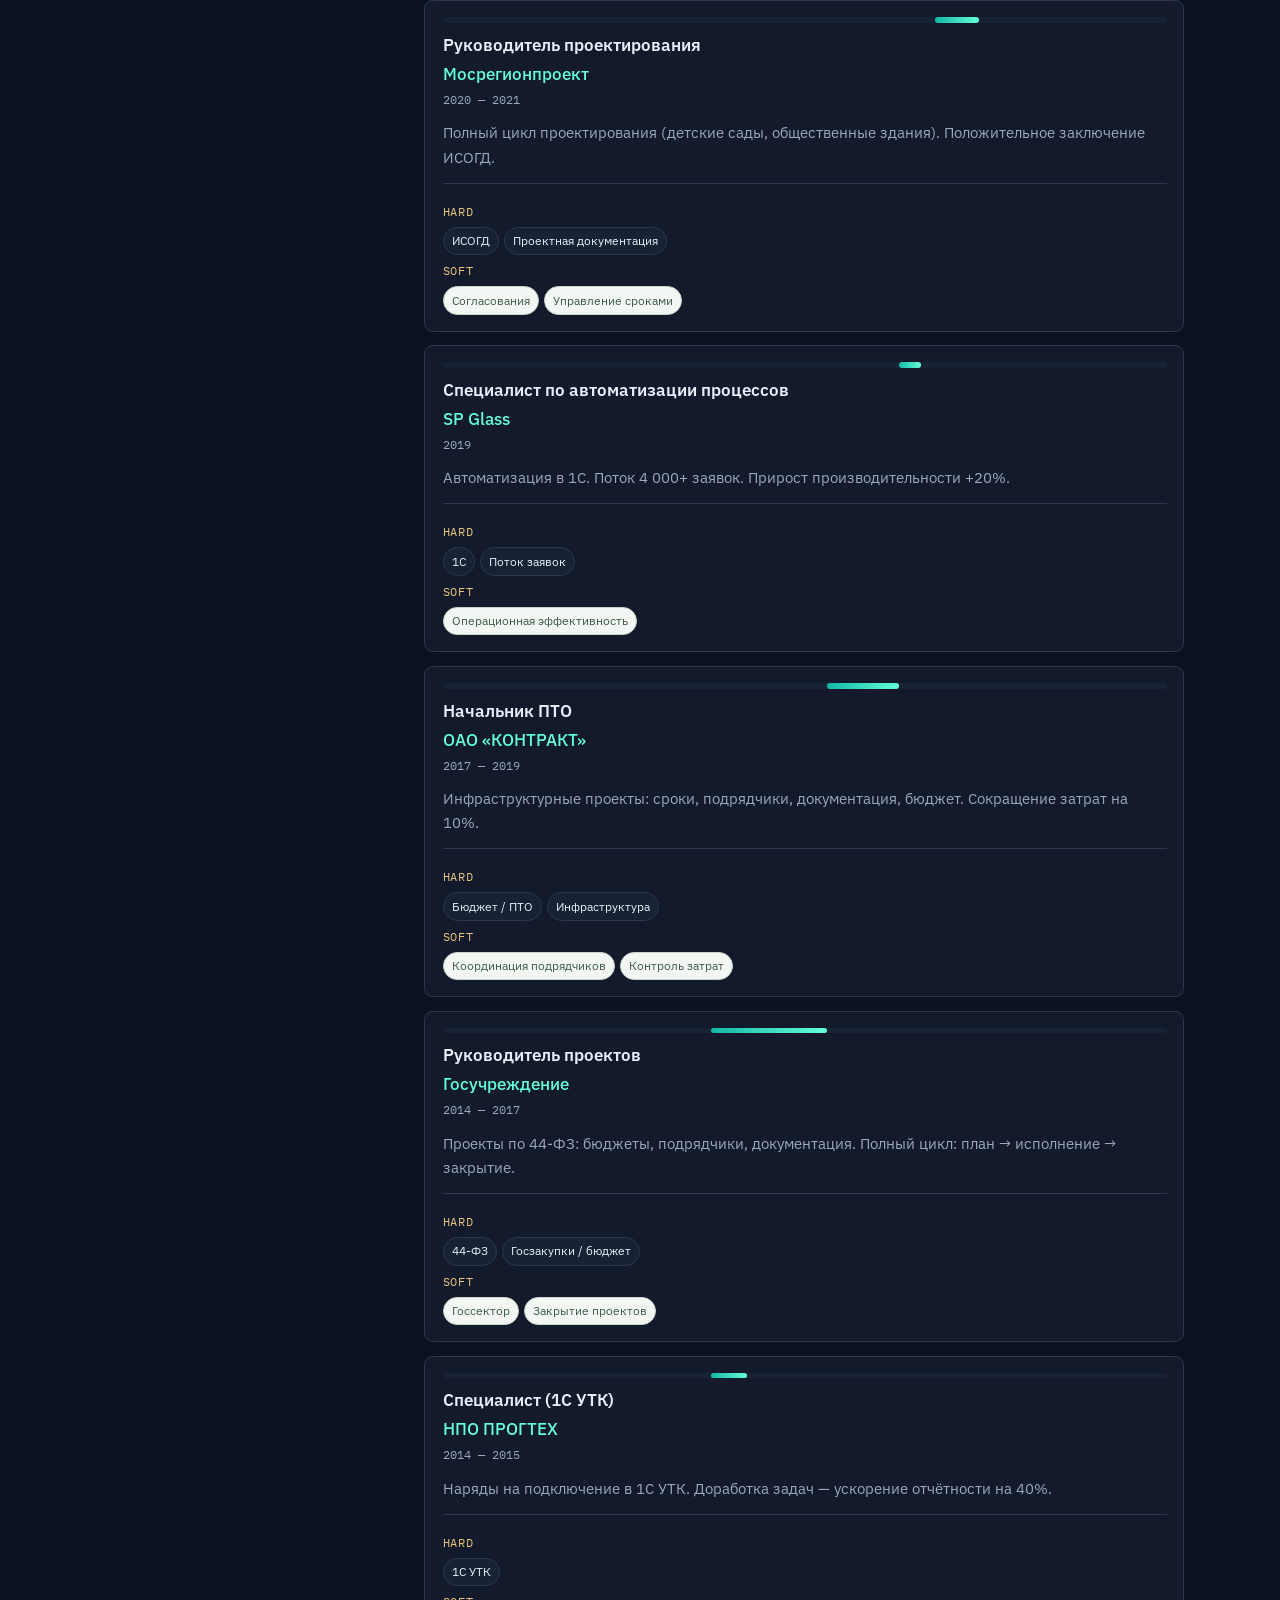
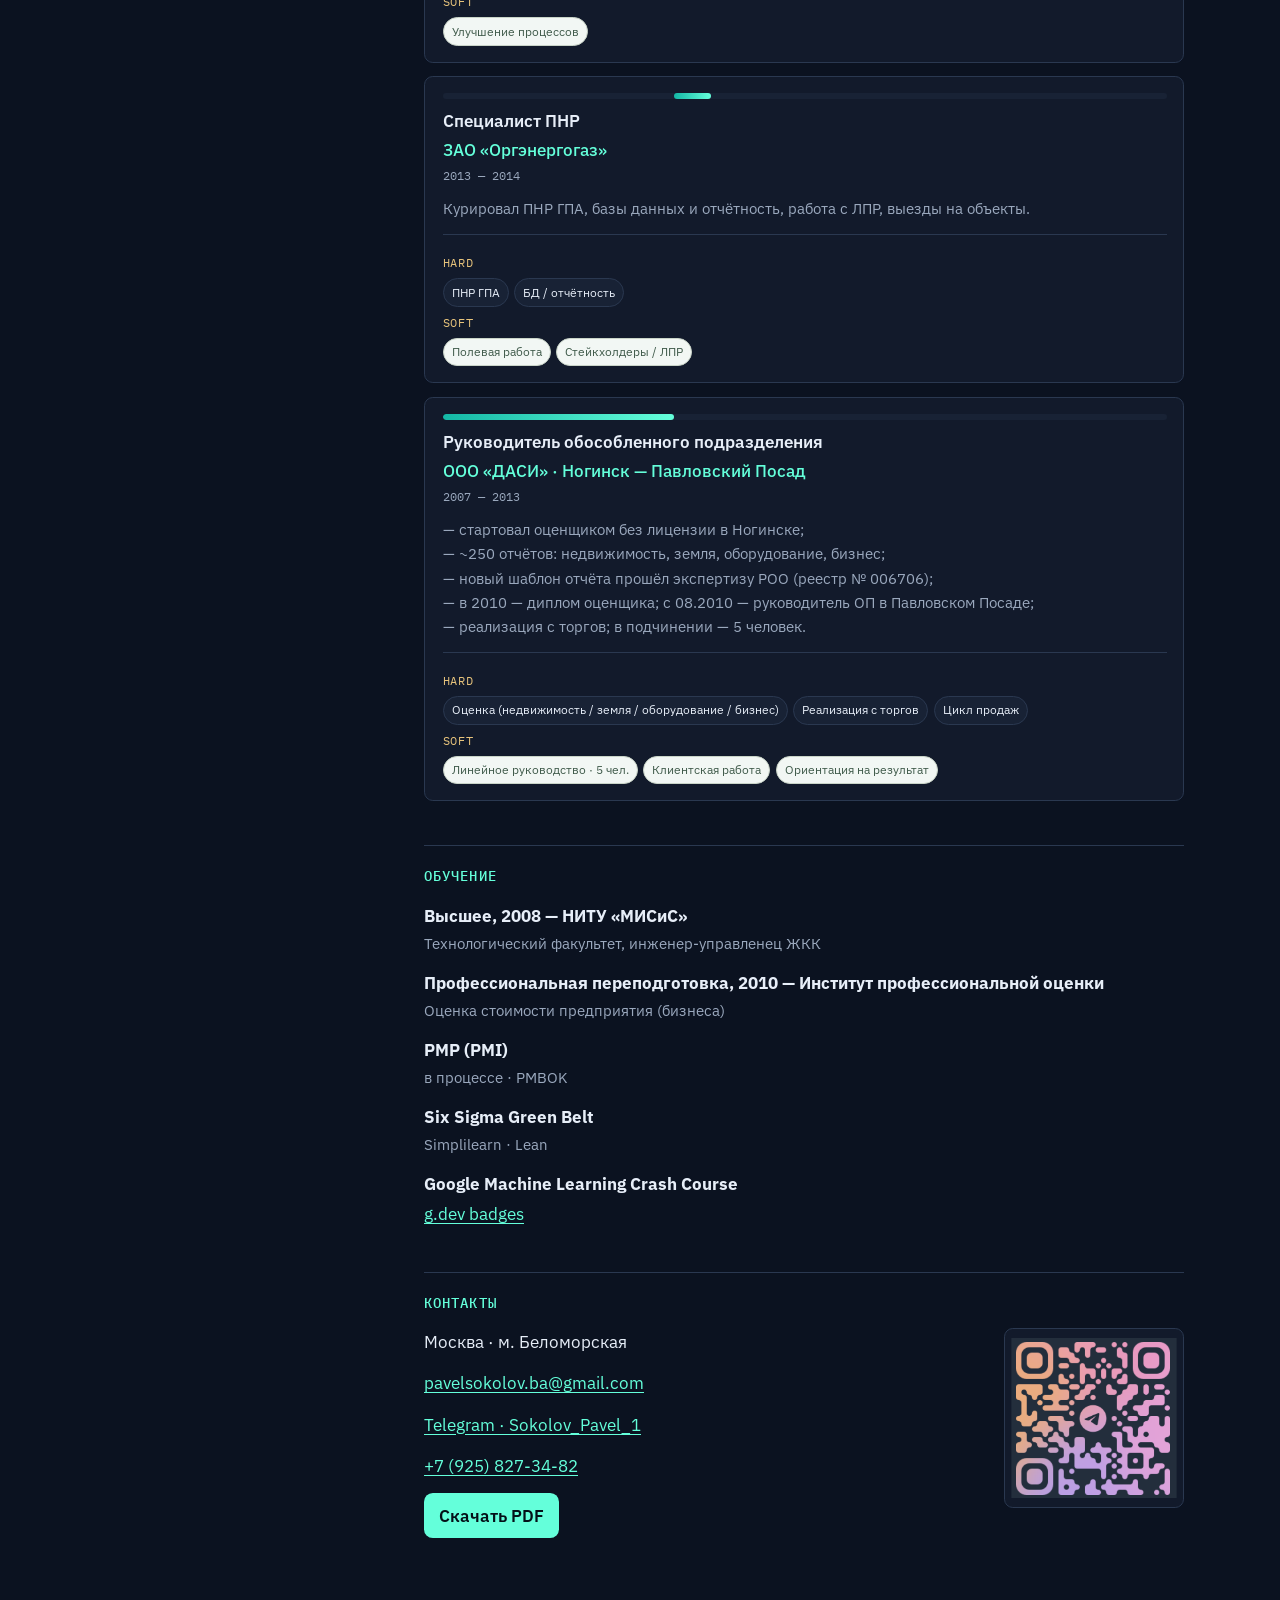
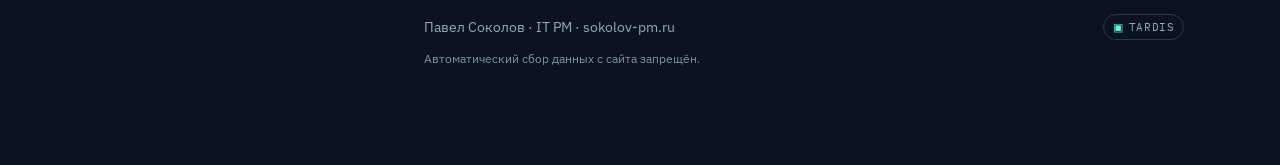
==== commit 0c6c1139: "Force dark theme on every page load; ship celestial and intro. Overwrite site-theme on load so refre" ====
--- a/index.html
+++ b/index.html
@@ -9,8 +9,8 @@
   <link rel="preconnect" href="https://fonts.googleapis.com">
   <link rel="preconnect" href="https://fonts.gstatic.com" crossorigin>
   <link href="https://fonts.googleapis.com/css2?family=IBM+Plex+Mono:wght@400;500&family=IBM+Plex+Sans:wght@400;500;600&display=swap&v=auto1" rel="stylesheet">
-  <link rel="stylesheet" href="styles.css?v=lean13">
-  <link rel="stylesheet" href="avatar.css?v=auto1">
+  <link rel="stylesheet" href="styles.css?v=intro1">
+  <link rel="stylesheet" href="avatar.css?v=celestial1">
 </head>
 <body>
   <a class="skip" href="#content" data-i18n="skip">К содержанию</a>
@@ -147,7 +147,7 @@
                 <rect x="58" y="32" width="268" height="100" fill="#8ed0ec"/>
                 <rect x="58" y="32" width="268" height="34" fill="#abdff4"/>
                 <rect x="58" y="66" width="268" height="16" fill="#9bd7f0"/>
-                <!-- sun -->
+                <!-- sun: click → dark theme -->
                 <rect x="78" y="48" width="16" height="4" fill="#ffe08a"/>
                 <rect x="74" y="52" width="24" height="4" fill="#ffe08a"/>
                 <rect x="72" y="56" width="28" height="12" fill="#ffe08a"/>
@@ -155,6 +155,12 @@
                 <rect x="78" y="72" width="16" height="4" fill="#ffe08a"/>
                 <rect x="78" y="56" width="16" height="12" fill="#fff5cc"/>
                 <rect x="82" y="52" width="8" height="4" fill="#fff5cc"/>
+                <g class="avatar__hit-group" data-lab-hit="sun" role="button" tabindex="0" aria-label="Тёмная тема">
+                  <rect class="avatar__hit" x="70" y="46" width="34" height="32"/>
+                  <use class="avatar__spark" href="#avatarSpark" x="86" y="44"/>
+                  <use class="avatar__spark" href="#avatarSparkS" x="68" y="56" style="animation-delay: 0.25s"/>
+                  <use class="avatar__spark" href="#avatarSparkS" x="100" y="58" style="animation-delay: 0.5s"/>
+                </g>
                 <!-- clouds -->
                 <rect x="276" y="52" width="40" height="8" fill="#eaf6fd"/>
                 <rect x="284" y="46" width="24" height="6" fill="#f6fbfe"/>
@@ -190,7 +196,7 @@
                 <rect x="58" y="32" width="268" height="100" fill="#0e1e3a"/>
                 <rect x="58" y="32" width="268" height="34" fill="#0a1830"/>
                 <rect x="58" y="100" width="268" height="32" fill="#14284a"/>
-                <!-- moon, right pane -->
+                <!-- moon, right pane: click → light theme -->
                 <rect x="290" y="48" width="16" height="4" fill="#dfe8f4"/>
                 <rect x="286" y="52" width="24" height="4" fill="#e8eff8"/>
                 <rect x="284" y="56" width="28" height="12" fill="#eef4fb"/>
@@ -198,6 +204,12 @@
                 <rect x="290" y="72" width="16" height="4" fill="#dfe8f4"/>
                 <rect x="296" y="58" width="6" height="6" fill="#c6d3e4"/>
                 <rect x="290" y="66" width="4" height="4" fill="#c6d3e4"/>
+                <g class="avatar__hit-group" data-lab-hit="moon" role="button" tabindex="0" aria-label="Светлая тема">
+                  <rect class="avatar__hit" x="282" y="46" width="34" height="32"/>
+                  <use class="avatar__spark" href="#avatarSpark" x="298" y="44"/>
+                  <use class="avatar__spark" href="#avatarSparkS" x="280" y="56" style="animation-delay: 0.25s"/>
+                  <use class="avatar__spark" href="#avatarSparkS" x="312" y="58" style="animation-delay: 0.5s"/>
+                </g>
                 <!-- stars -->
                 <rect class="avatar__star" x="66" y="92" width="3" height="3" fill="#f1f5f9"/>
                 <rect class="avatar__star avatar__star--2" x="108" y="44" width="3" height="3" fill="#e2e8f0"/>
@@ -1135,8 +1147,12 @@
             <button type="button" class="lang__btn" data-set-lang="en" aria-pressed="false">EN</button>
           </div>
           <div class="theme" role="group" aria-label="Theme">
-            <button type="button" class="theme__btn" data-set-theme="light" aria-pressed="false" title="Light">☀</button>
-            <button type="button" class="theme__btn is-active" data-set-theme="dark" aria-pressed="true" title="Dark">☾</button>
+            <button type="button" class="theme__btn" data-set-theme="light" aria-pressed="false" title="Светлая тема" aria-label="Светлая тема">
+              <svg class="theme__icon" viewBox="0 0 16 16" aria-hidden="true"><circle cx="8" cy="8" r="3.2" fill="currentColor"/><g stroke="currentColor" stroke-width="1.6" stroke-linecap="round"><path d="M8 1.5v2.2M8 12.3v2.2M1.5 8h2.2M12.3 8h2.2M3.4 3.4l1.6 1.6M11 11l1.6 1.6M12.6 3.4L11 5M5 11L3.4 12.6"/></g></svg>
+            </button>
+            <button type="button" class="theme__btn is-active" data-set-theme="dark" aria-pressed="true" title="Тёмная тема" aria-label="Тёмная тема">
+              <svg class="theme__icon" viewBox="0 0 16 16" aria-hidden="true"><path fill="currentColor" d="M11.2 10.6A5.2 5.2 0 0 1 5.4 4.8 4.8 4.8 0 1 0 11.2 10.6z"/></svg>
+            </button>
           </div>
         </div>
       </div>
@@ -1151,6 +1167,10 @@
         </p>
         <p class="intro__more" data-i18n="intro_p2">
           Сейчас ищу роль, по полноценному управлению жизненным циклом проекта, в установленные сроки, в рамках бюджета и высокого качества — в доменах госсектора, банка, нефтегаза и энергетики.
+        </p>
+        <p class="intro__also">
+          <span data-i18n="intro_also">Смотрите также:</span>
+          <a href="#automation" data-auto-open="modern" data-i18n="auto_tab_modern">Modern AI company</a><span class="intro__also-sep" aria-hidden="true"> · </span><a href="?tab=lean#automation" data-auto-open="lean" data-i18n="auto_tab_lean">Lean+AI</a>
         </p>
       </section>
 
@@ -1914,11 +1934,11 @@
     </article>
   </template>
 
-  <script src="i18n.js?v=lean10"></script>
-  <script src="theme.js?v=dark1"></script>
-  <script src="avatar.js"></script>
+  <script src="i18n.js?v=intro1"></script>
+  <script src="theme.js?v=darkalways1"></script>
+  <script src="avatar.js?v=celestial1"></script>
   <script src="automation-ai.js?v=mai4"></script>
   <script src="lean-vsm.js?v=lean10"></script>
-  <script src="app.js?v=lean4"></script>
+  <script src="app.js?v=intro1"></script>
 </body>
 </html>
--- a/styles.css
+++ b/styles.css
@@ -416,6 +416,15 @@
   font-size: 0.85rem;
   line-height: 1;
   cursor: pointer;
+  display: inline-flex;
+  align-items: center;
+  justify-content: center;
+}
+
+.theme__icon {
+  width: 0.95rem;
+  height: 0.95rem;
+  display: block;
 }
 
 .theme__btn.is-active {
@@ -514,8 +523,25 @@
   margin-bottom: 0;
 }
 
+.intro__also {
+  margin: 1rem 0 0;
+  max-width: none;
+  width: 100%;
+  color: var(--muted);
+}
+
+.intro__also-sep {
+  margin: 0 0.15em;
+  color: var(--muted);
+}
+
 .section--intro {
   max-width: none;
+  padding-top: calc(
+    clamp(1.85rem, 1.2rem + 2.2vw, 2.7rem) * 1.05
+    + 1rem
+    + 1.6em
+  );
 }
 
 .section--work {
@@ -1179,6 +1205,10 @@
 }
 
 @media (max-width: 980px) {
+  .section--intro {
+    padding-top: 1.25rem;
+  }
+
   .layout {
     --layout-left-gutter: auto;
     --layout-right-gutter: 0px;
@@ -1347,10 +1377,10 @@
 
 .auto__title-row {
   display: flex;
-  flex-wrap: nowrap;
-  align-items: center;
+  flex-wrap: wrap;
+  align-items: baseline;
   justify-content: flex-start;
-  gap: 0.5rem 1.25rem;
+  gap: 1rem;
   margin: 0 0 0.7rem;
 }
 
@@ -1364,27 +1394,14 @@
 
 .auto__process {
   margin: 0;
-  flex: 1 1 auto;
-  align-self: center;
-  min-width: 0;
-  max-width: 26rem;
-  font-family: var(--font-mono);
-  font-size: 0.7rem;
+  margin-left: 0;
+  flex: 0 1 auto;
+  max-width: 36rem;
+  font-family: var(--font-mono);
+  font-size: 0.78rem;
   letter-spacing: 0.02em;
   color: var(--accent);
-  line-height: 1.2;
-}
-
-@media (max-width: 720px) {
-  .auto__title-row {
-    flex-wrap: wrap;
-    align-items: flex-start;
-  }
-
-  .auto__process {
-    flex: 1 1 100%;
-    max-width: none;
-  }
+  line-height: 1.35;
 }
 
 .auto__process[hidden] {
--- a/avatar.css
+++ b/avatar.css
@@ -221,6 +221,7 @@
 .avatar__window-day,
 .avatar__window-night {
   transition: opacity 0.4s linear;
+  pointer-events: none;
 }
 
 .avatar__window-day { opacity: 1; }
@@ -228,6 +229,13 @@
 
 html[data-theme="dark"] .avatar__window-day { opacity: 0; }
 html[data-theme="dark"] .avatar__window-night { opacity: 1; }
+
+/* celestial body: only the visible pane's sun/moon receives clicks */
+html:not([data-theme="dark"]) .avatar__window-day [data-lab-hit="sun"],
+html[data-theme="dark"] .avatar__window-night [data-lab-hit="moon"] {
+  pointer-events: all;
+  cursor: pointer;
+}
 
 .avatar__star {
   animation: avatar-star 3.4s steps(2, end) infinite;
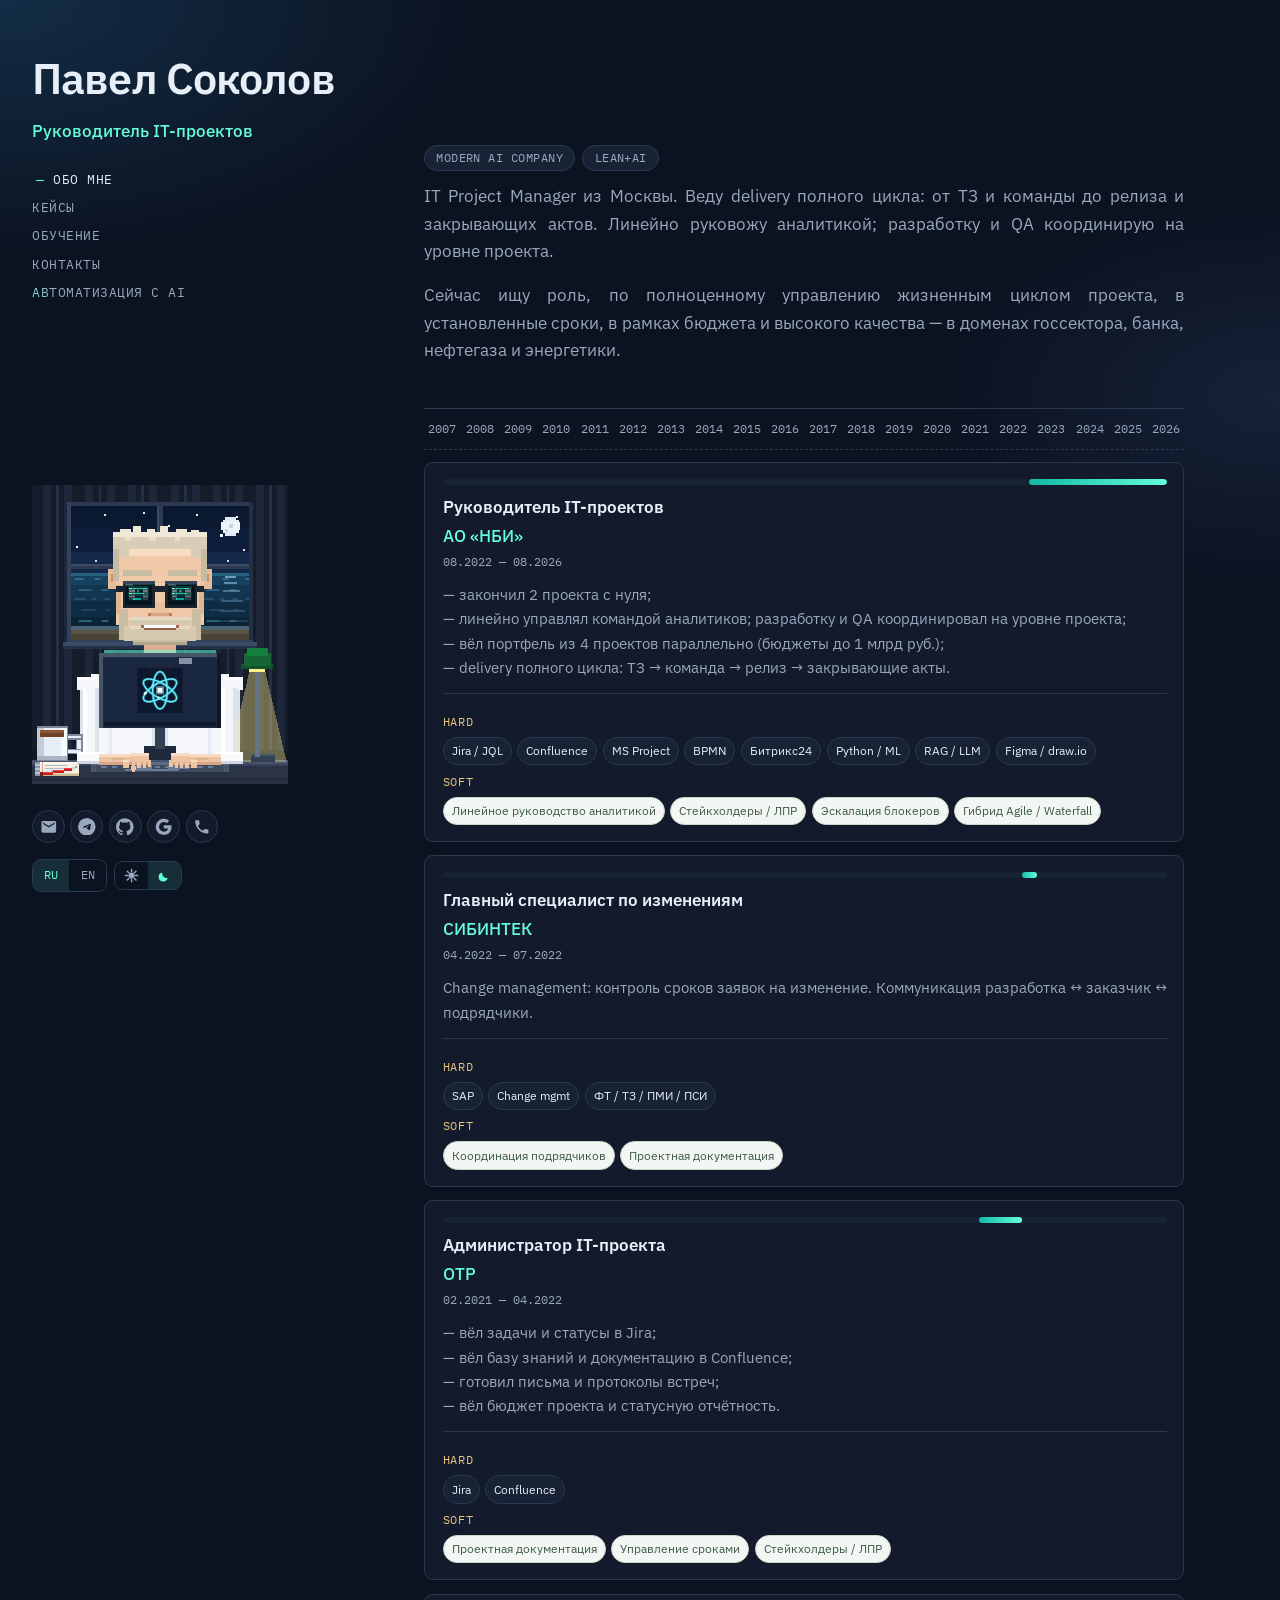
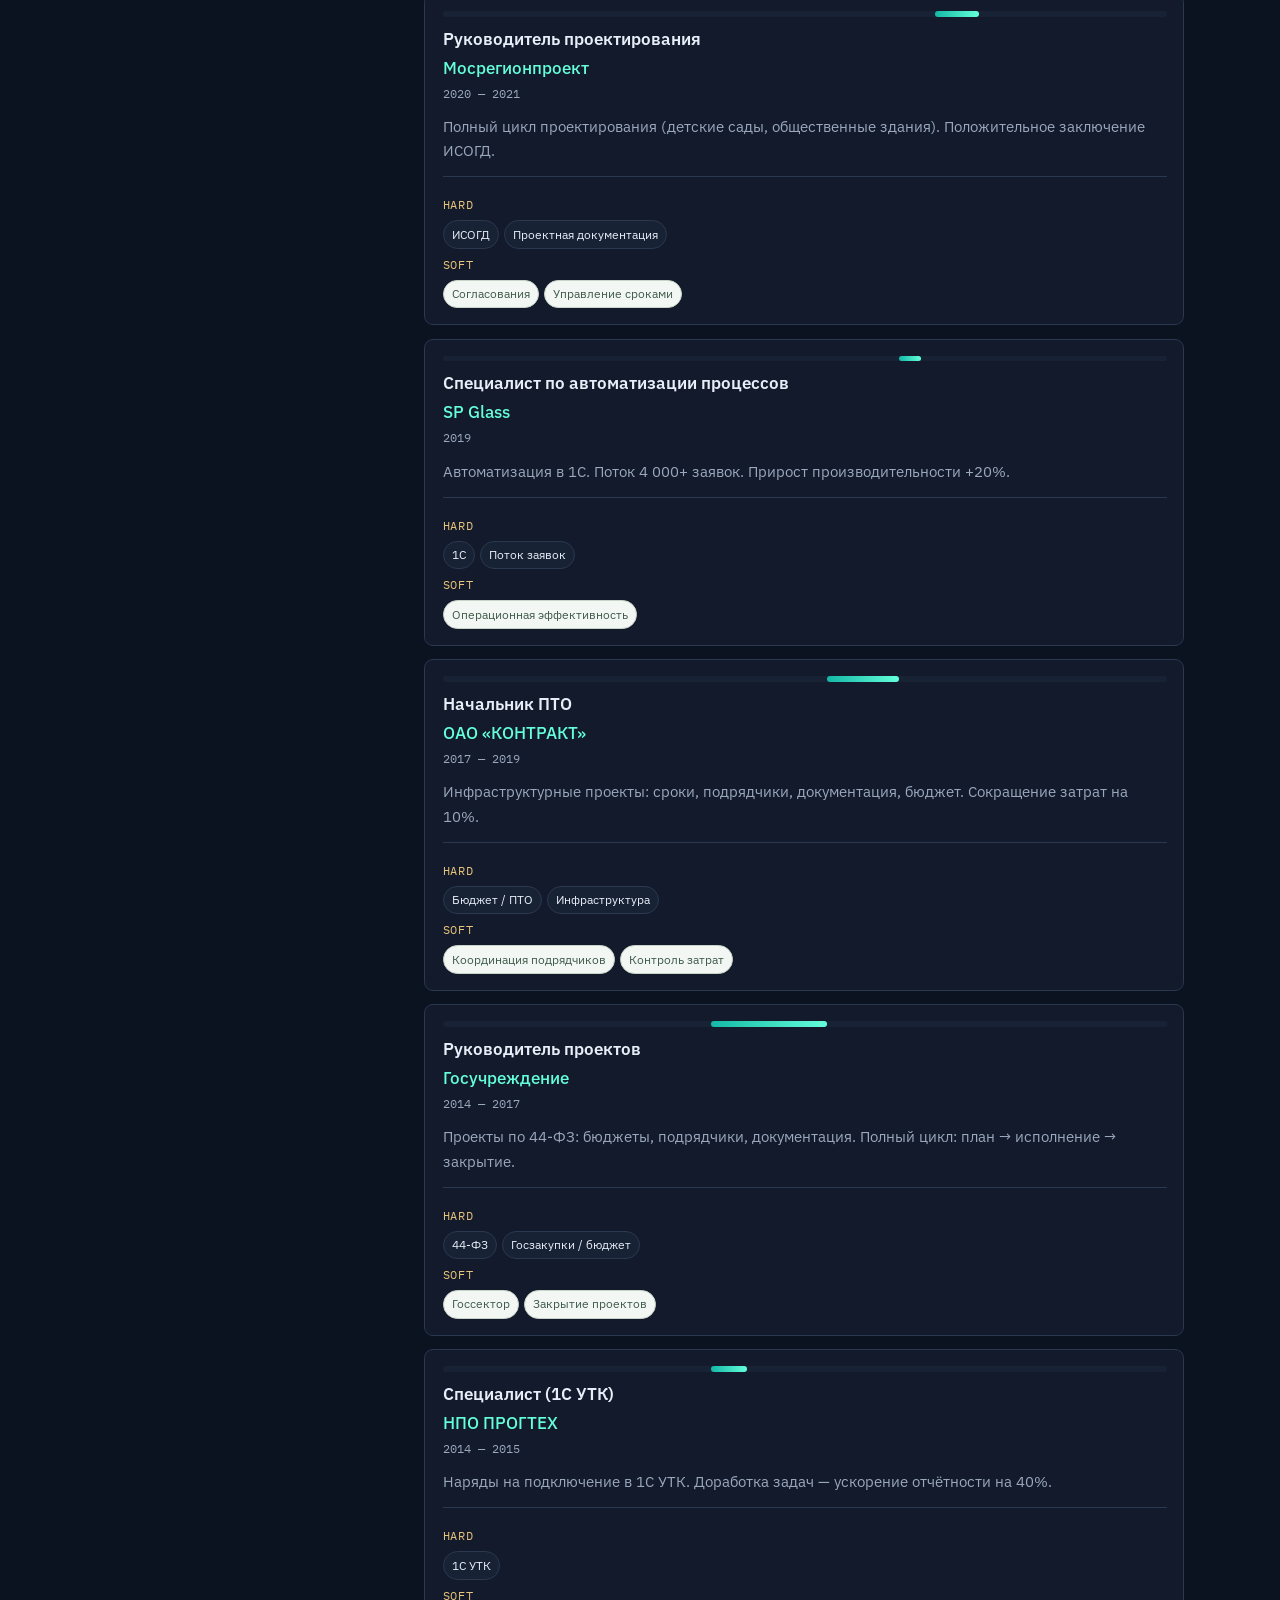
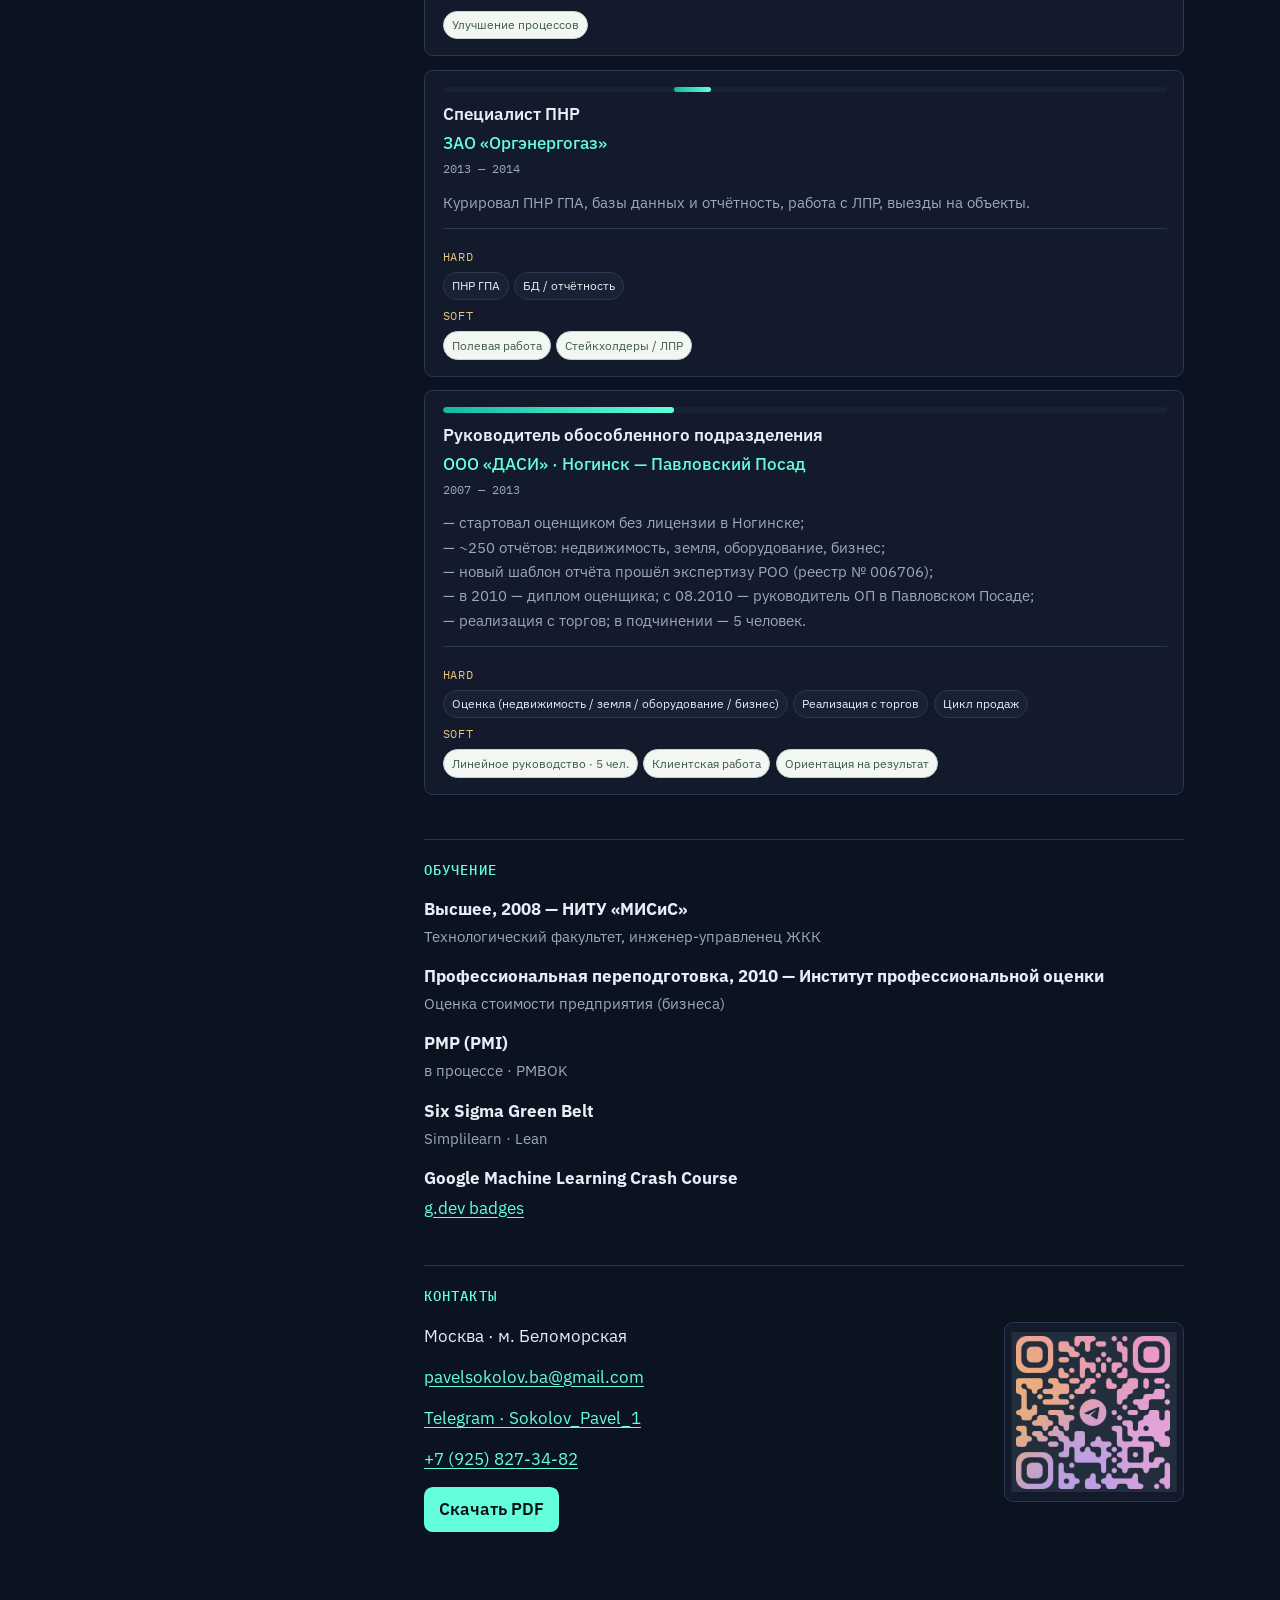
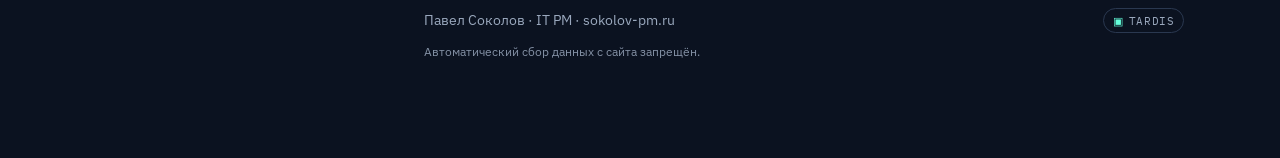
==== commit 323b7ead: "Move Modern AI / Lean+AI entry points to home pill tabs. Co-authored-by: Cursor <cursoragent@cursor." ====
--- a/index.html
+++ b/index.html
@@ -9,7 +9,7 @@
   <link rel="preconnect" href="https://fonts.googleapis.com">
   <link rel="preconnect" href="https://fonts.gstatic.com" crossorigin>
   <link href="https://fonts.googleapis.com/css2?family=IBM+Plex+Mono:wght@400;500&family=IBM+Plex+Sans:wght@400;500;600&display=swap&v=auto1" rel="stylesheet">
-  <link rel="stylesheet" href="styles.css?v=intro1">
+  <link rel="stylesheet" href="styles.css?v=intropills1">
   <link rel="stylesheet" href="avatar.css?v=celestial1">
 </head>
 <body>
@@ -1161,16 +1161,16 @@
     <main class="main" id="content">
       <div class="cv-view" id="cv-view">
       <section class="section section--intro" id="intro">
+        <div class="auto__tabs intro__tabs" role="navigation" aria-label="Modern AI / Lean+AI">
+          <button type="button" class="auto__tab" data-auto-open="modern" data-i18n="auto_tab_modern">Modern AI company</button>
+          <button type="button" class="auto__tab" data-auto-open="lean" data-i18n="auto_tab_lean">Lean+AI</button>
+        </div>
         <p class="intro__lead" data-i18n="intro_p1">
           IT Project Manager из Москвы. Веду delivery полного цикла: от ТЗ и команды до релиза и закрывающих актов.
           Линейно руковожу аналитикой; разработку и QA координирую на уровне проекта.
         </p>
         <p class="intro__more" data-i18n="intro_p2">
           Сейчас ищу роль, по полноценному управлению жизненным циклом проекта, в установленные сроки, в рамках бюджета и высокого качества — в доменах госсектора, банка, нефтегаза и энергетики.
-        </p>
-        <p class="intro__also">
-          <span data-i18n="intro_also">Смотрите также:</span>
-          <a href="#automation" data-auto-open="modern" data-i18n="auto_tab_modern">Modern AI company</a><span class="intro__also-sep" aria-hidden="true"> · </span><a href="?tab=lean#automation" data-auto-open="lean" data-i18n="auto_tab_lean">Lean+AI</a>
         </p>
       </section>
 
@@ -1934,11 +1934,11 @@
     </article>
   </template>
 
-  <script src="i18n.js?v=intro1"></script>
+  <script src="i18n.js?v=intropills1"></script>
   <script src="theme.js?v=darkalways1"></script>
   <script src="avatar.js?v=celestial1"></script>
   <script src="automation-ai.js?v=mai4"></script>
   <script src="lean-vsm.js?v=lean10"></script>
-  <script src="app.js?v=intro1"></script>
+  <script src="app.js?v=intropills1"></script>
 </body>
 </html>
--- a/styles.css
+++ b/styles.css
@@ -523,16 +523,12 @@
   margin-bottom: 0;
 }
 
-.intro__also {
-  margin: 1rem 0 0;
-  max-width: none;
-  width: 100%;
-  color: var(--muted);
-}
-
-.intro__also-sep {
-  margin: 0 0.15em;
-  color: var(--muted);
+.intro__tabs {
+  margin: 0 0 1rem;
+}
+
+body.is-automation .intro__tabs {
+  display: none;
 }
 
 .section--intro {
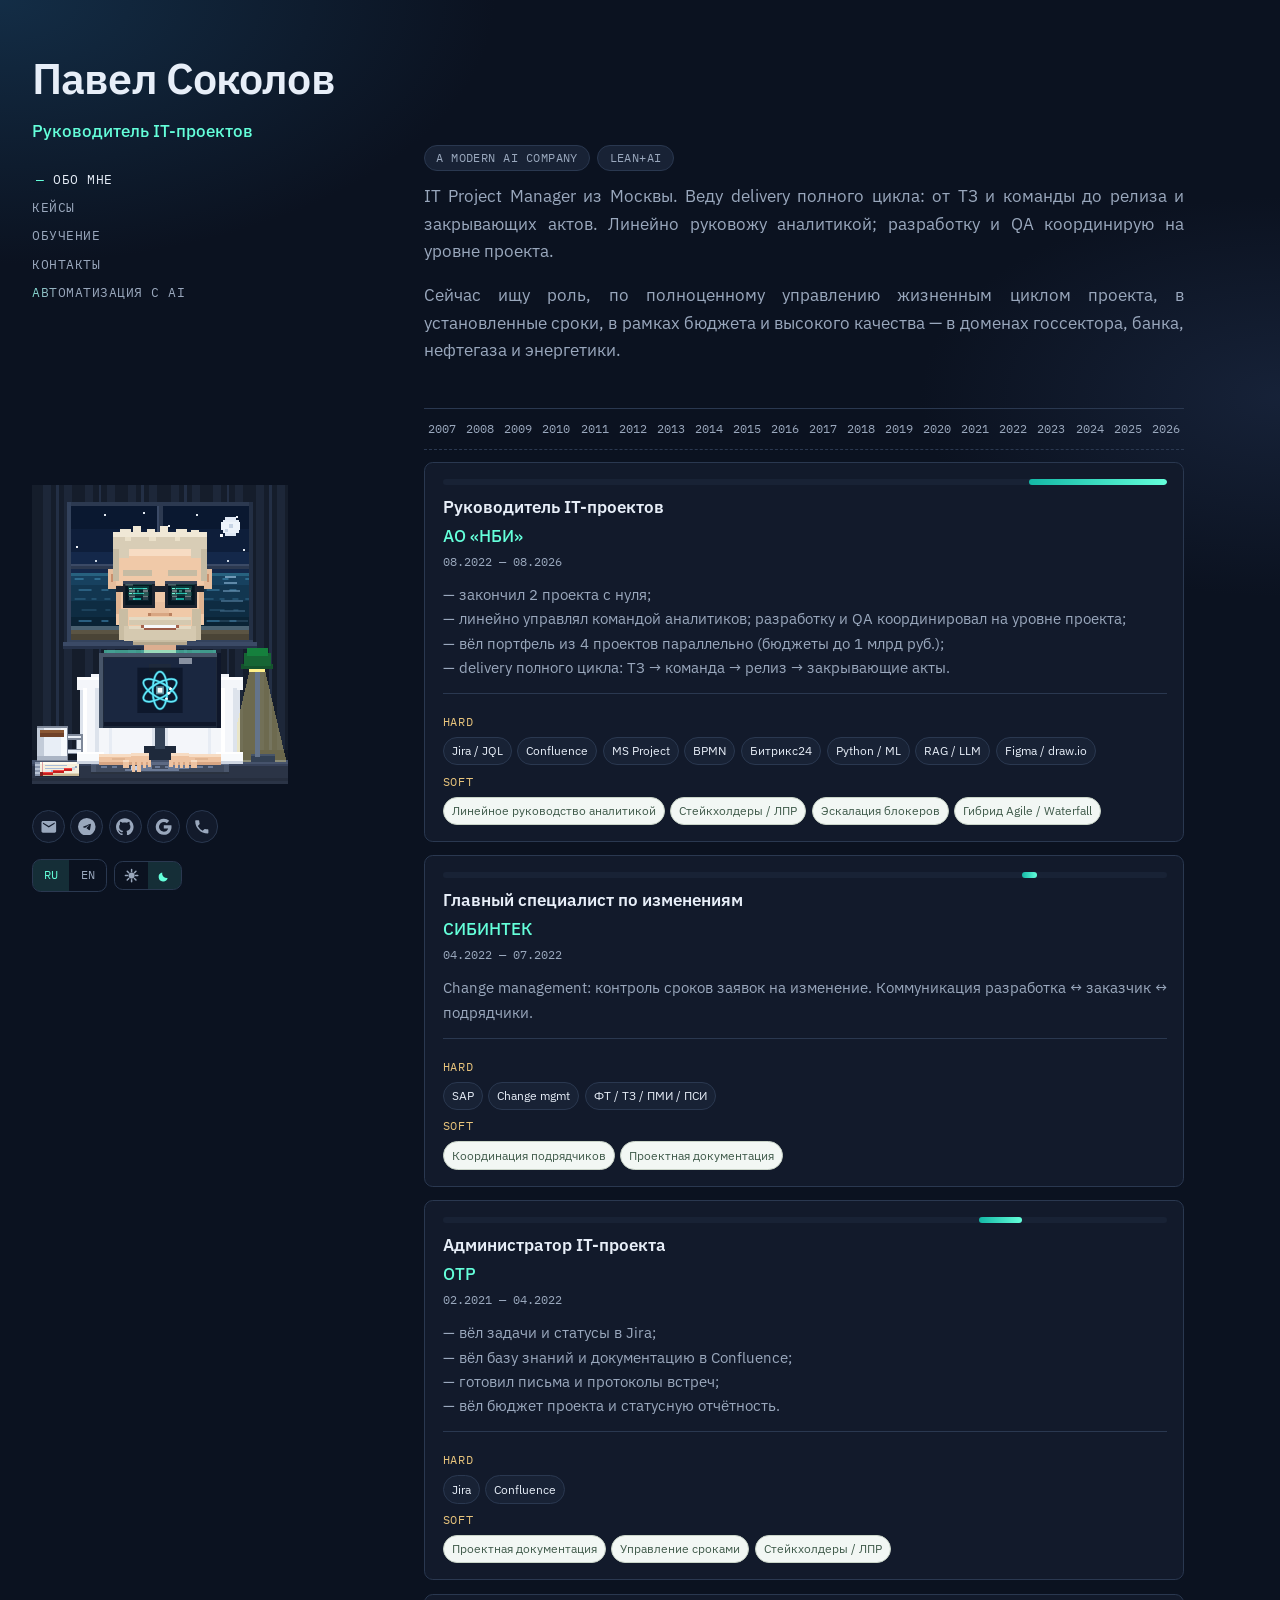
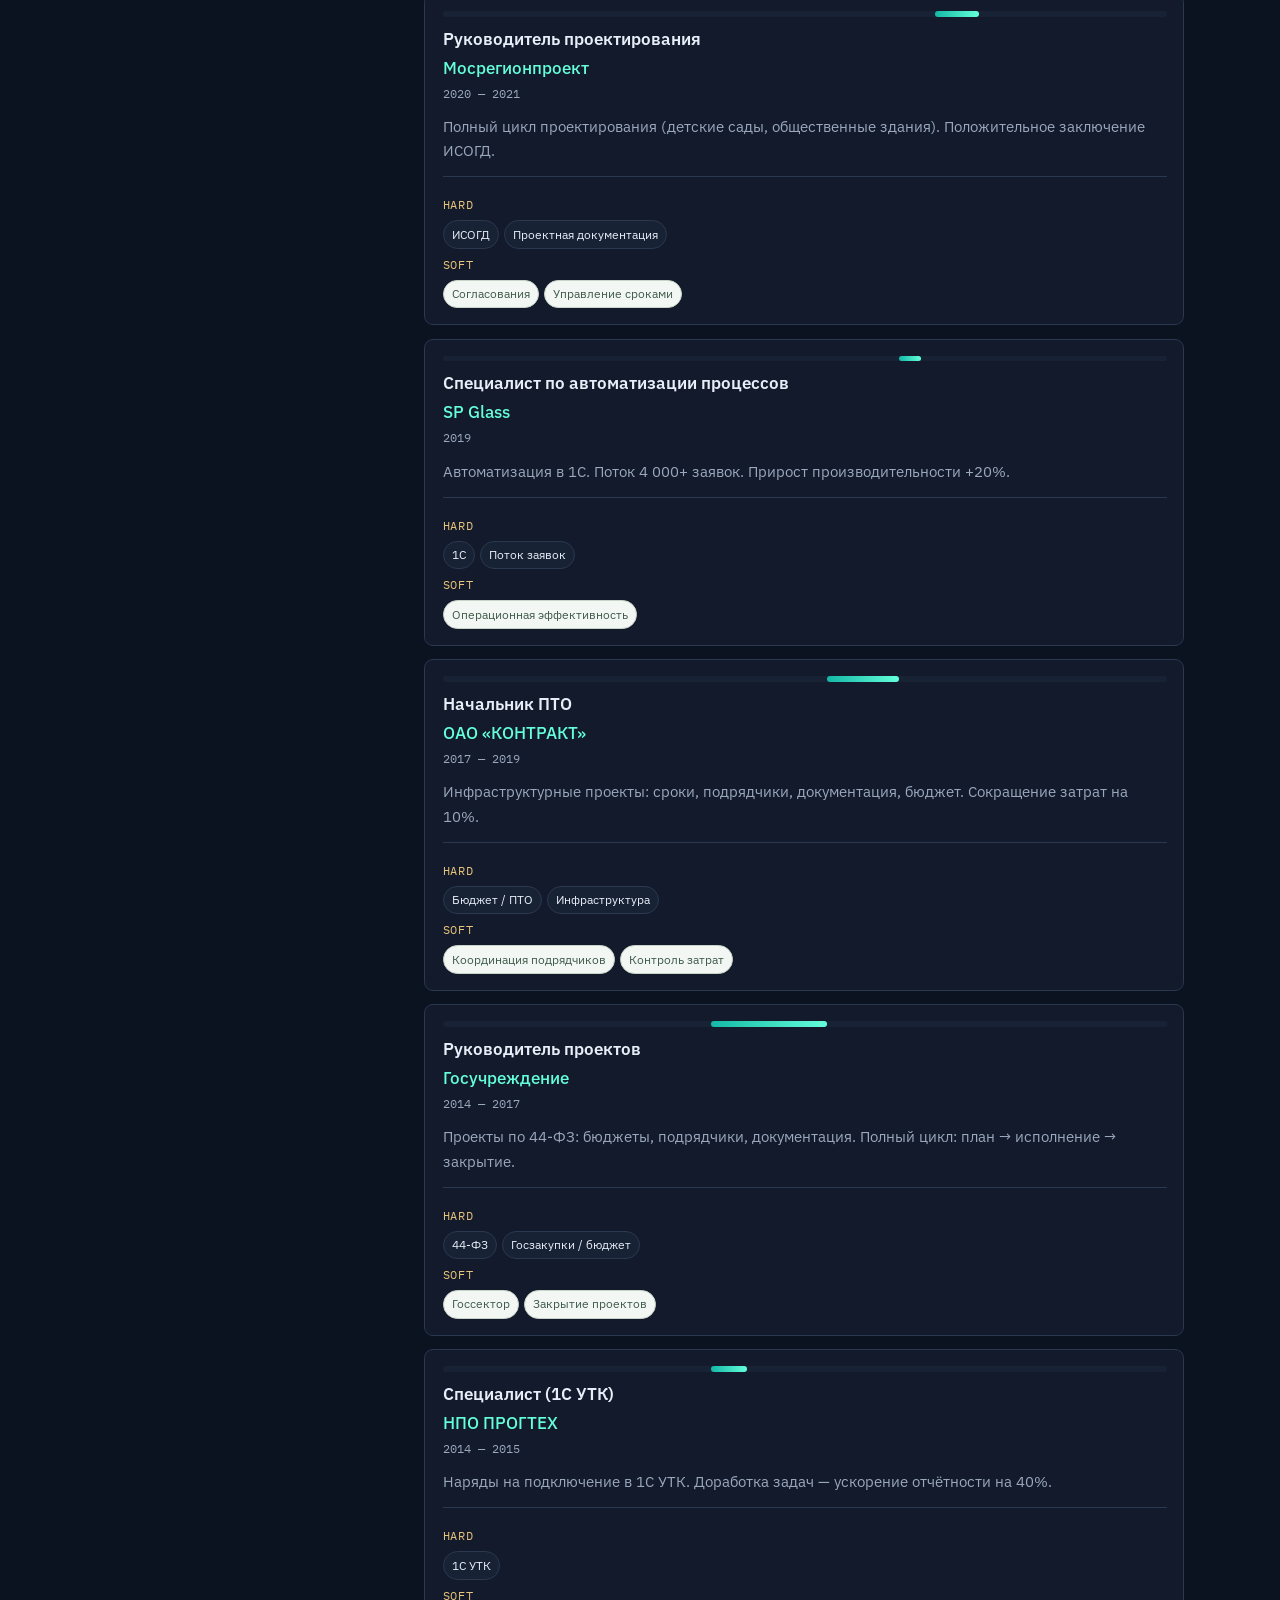
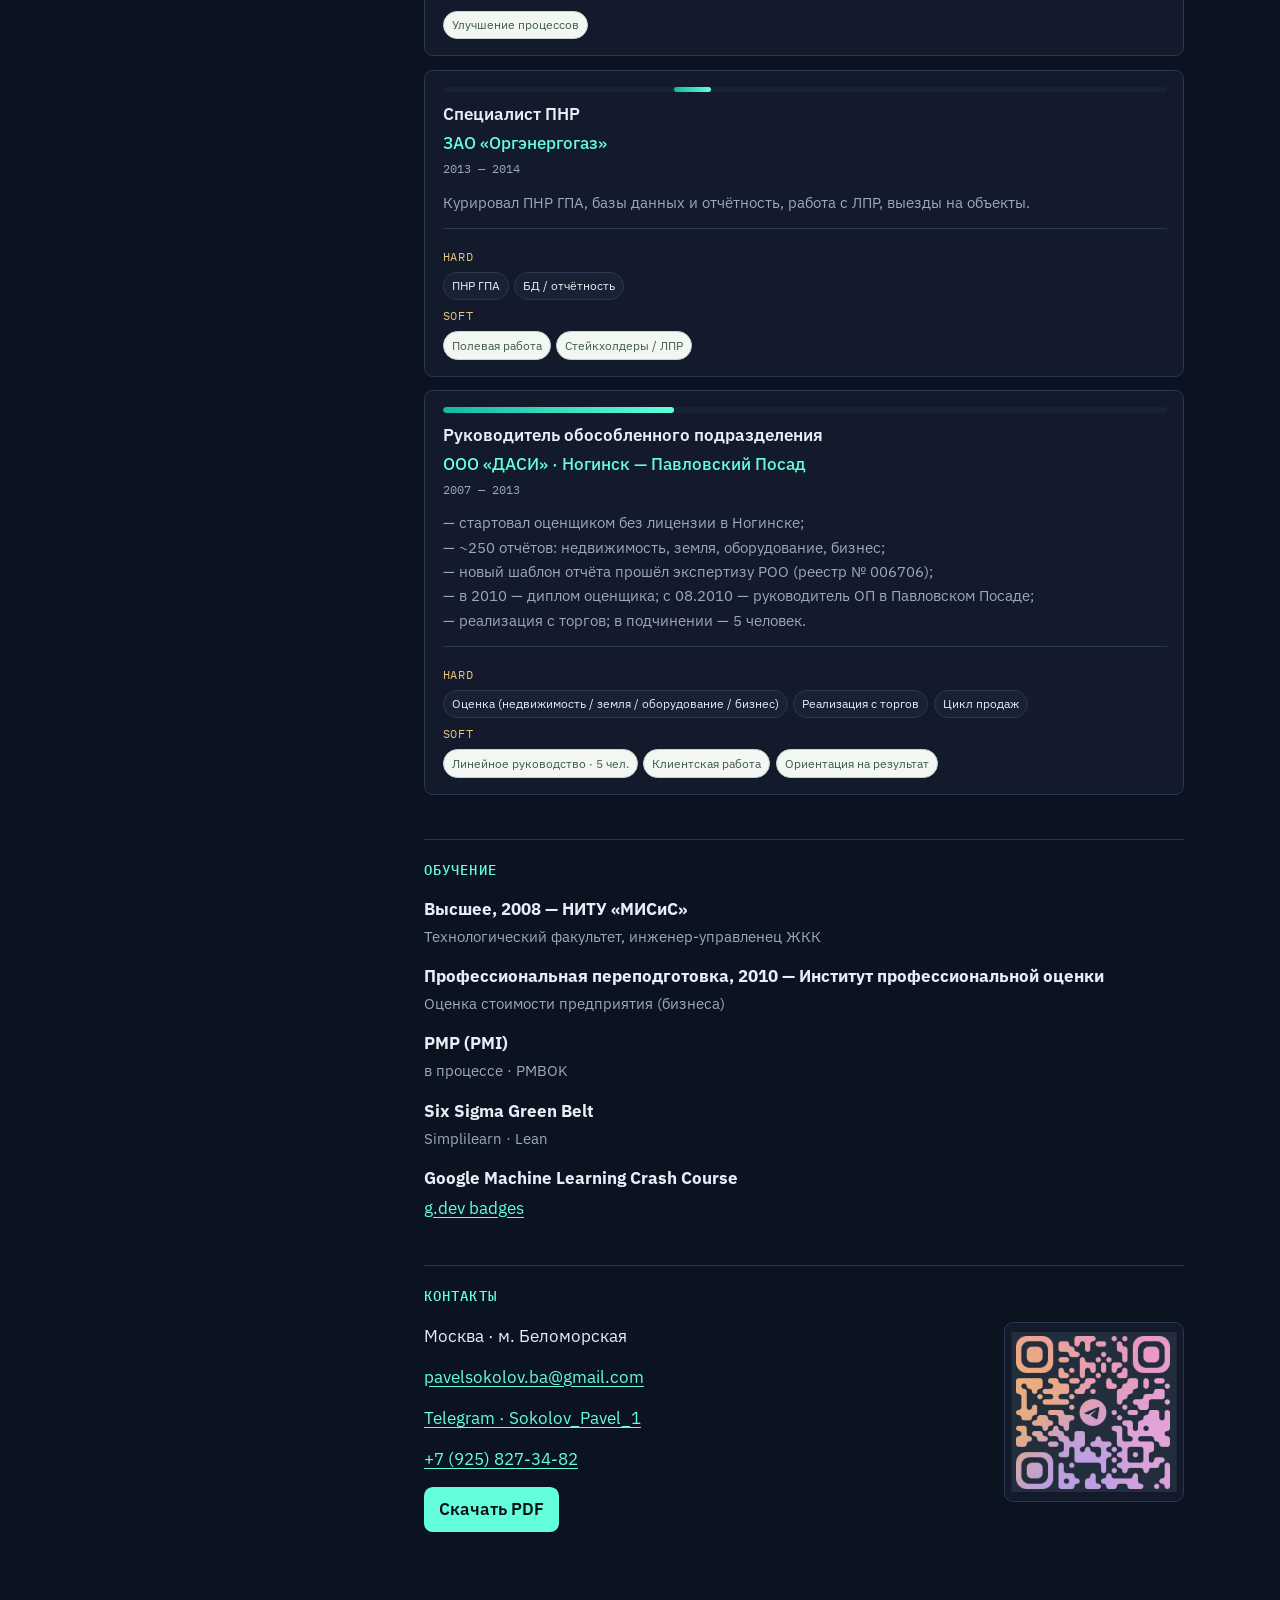
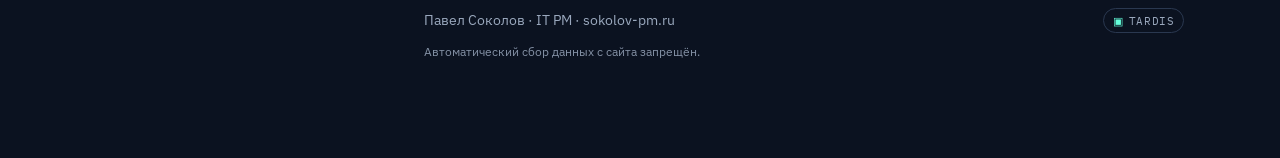
==== commit a0eab752: "Add automation jargon tooltips and rename Modern AI tab. HR-friendly RU/EN glossary popovers on Lean" ====
--- a/index.html
+++ b/index.html
@@ -9,7 +9,7 @@
   <link rel="preconnect" href="https://fonts.googleapis.com">
   <link rel="preconnect" href="https://fonts.gstatic.com" crossorigin>
   <link href="https://fonts.googleapis.com/css2?family=IBM+Plex+Mono:wght@400;500&family=IBM+Plex+Sans:wght@400;500;600&display=swap&v=auto1" rel="stylesheet">
-  <link rel="stylesheet" href="styles.css?v=intropills1">
+  <link rel="stylesheet" href="styles.css?v=glossary2">
   <link rel="stylesheet" href="avatar.css?v=celestial1">
 </head>
 <body>
@@ -1161,8 +1161,8 @@
     <main class="main" id="content">
       <div class="cv-view" id="cv-view">
       <section class="section section--intro" id="intro">
-        <div class="auto__tabs intro__tabs" role="navigation" aria-label="Modern AI / Lean+AI">
-          <button type="button" class="auto__tab" data-auto-open="modern" data-i18n="auto_tab_modern">Modern AI company</button>
+        <div class="auto__tabs intro__tabs" role="navigation" aria-label="A modern AI company / Lean+AI">
+          <button type="button" class="auto__tab" data-auto-open="modern" data-i18n="auto_tab_modern">A modern AI company</button>
           <button type="button" class="auto__tab" data-auto-open="lean" data-i18n="auto_tab_lean">Lean+AI</button>
         </div>
         <p class="intro__lead" data-i18n="intro_p1">
@@ -1500,11 +1500,11 @@
       <section class="auto-view" id="automation" hidden aria-labelledby="auto-title" data-auto-root>
         <header class="auto__head">
           <div class="auto__tabs" role="tablist" aria-label="Automation demos">
-            <button type="button" class="auto__tab is-active" role="tab" id="auto-tab-modern" aria-selected="true" aria-controls="auto-panel-modern" data-auto-tab="modern" data-i18n="auto_tab_modern">Modern AI company</button>
+            <button type="button" class="auto__tab is-active" role="tab" id="auto-tab-modern" aria-selected="true" aria-controls="auto-panel-modern" data-auto-tab="modern" data-i18n="auto_tab_modern">A modern AI company</button>
             <button type="button" class="auto__tab" role="tab" id="auto-tab-lean" aria-selected="false" aria-controls="auto-panel-lean" data-auto-tab="lean" data-i18n="auto_tab_lean">Lean+AI</button>
           </div>
           <div class="auto__title-row">
-            <h2 id="auto-title" data-auto-title data-i18n="auto_title">Modern AI company</h2>
+            <h2 id="auto-title" data-auto-title data-i18n="auto_title">A modern AI company</h2>
             <p class="auto__process" data-auto-process data-i18n="lean_domain" hidden>Процесс: согласование изменения IT-регламента / запуск внутреннего сервиса</p>
           </div>
           <p class="auto__lead" data-auto-lead data-i18n="auto_lead">Три документа «Сделка+» → слоты → AI Хаб. Перетащите в любой пустой слот; клик — превью; при 3/3 — сводный бриф и кнопки Хаба.</p>
@@ -1934,11 +1934,12 @@
     </article>
   </template>
 
-  <script src="i18n.js?v=intropills1"></script>
+  <script src="i18n.js?v=glossary2"></script>
   <script src="theme.js?v=darkalways1"></script>
   <script src="avatar.js?v=celestial1"></script>
   <script src="automation-ai.js?v=mai4"></script>
-  <script src="lean-vsm.js?v=lean10"></script>
+  <script src="lean-vsm.js?v=glossary2"></script>
+  <script src="glossary.js?v=glossary2"></script>
   <script src="app.js?v=intropills1"></script>
 </body>
 </html>
--- a/styles.css
+++ b/styles.css
@@ -3014,3 +3014,98 @@
     display: inline;
   }
 }
+
+.tip {
+  position: relative;
+  display: inline;
+  cursor: help;
+  text-decoration: underline dotted color-mix(in srgb, var(--accent) 70%, var(--muted));
+  text-decoration-thickness: from-font;
+  text-underline-offset: 0.18em;
+  color: inherit;
+  border-bottom: none;
+  font: inherit;
+  letter-spacing: inherit;
+  text-transform: inherit;
+}
+
+.tip:focus {
+  outline: none;
+}
+
+.tip:focus-visible {
+  outline: 2px solid var(--accent);
+  outline-offset: 2px;
+  border-radius: 2px;
+}
+
+.tip__bubble {
+  position: absolute;
+  left: 50%;
+  bottom: calc(100% + 0.45rem);
+  transform: translateX(-50%) translateY(0.15rem);
+  z-index: 40;
+  width: max-content;
+  max-width: min(18.5rem, 72vw);
+  padding: 0.55rem 0.7rem;
+  border-radius: var(--radius);
+  border: 1px solid color-mix(in srgb, var(--accent) 35%, var(--line));
+  background: var(--bg-elev);
+  color: var(--ink);
+  box-shadow:
+    0 0.35rem 1.1rem color-mix(in srgb, var(--ink) 14%, transparent),
+    0 0 0 1px color-mix(in srgb, var(--accent) 12%, transparent);
+  font-family: var(--font);
+  font-size: 0.78rem;
+  font-weight: 400;
+  letter-spacing: 0;
+  line-height: 1.4;
+  text-transform: none;
+  text-decoration: none;
+  text-align: left;
+  white-space: normal;
+  opacity: 0;
+  visibility: hidden;
+  pointer-events: none;
+  transition:
+    opacity 0.16s var(--ease),
+    transform 0.16s var(--ease),
+    visibility 0.16s;
+}
+
+.tip__bubble::after {
+  content: "";
+  position: absolute;
+  left: 50%;
+  top: 100%;
+  transform: translateX(-50%);
+  border: 0.35rem solid transparent;
+  border-top-color: color-mix(in srgb, var(--accent) 35%, var(--line));
+}
+
+.tip:hover .tip__bubble,
+.tip:focus-visible .tip__bubble,
+.tip.is-open .tip__bubble {
+  opacity: 1;
+  visibility: visible;
+  transform: translateX(-50%) translateY(0);
+}
+
+.lean-step__tag .tip,
+.lean-metric__label .tip,
+.lean-legend .tip {
+  text-underline-offset: 0.14em;
+}
+
+@media (hover: none) {
+  .tip:hover .tip__bubble {
+    opacity: 0;
+    visibility: hidden;
+  }
+
+  .tip.is-open .tip__bubble,
+  .tip:focus-visible .tip__bubble {
+    opacity: 1;
+    visibility: visible;
+  }
+}
